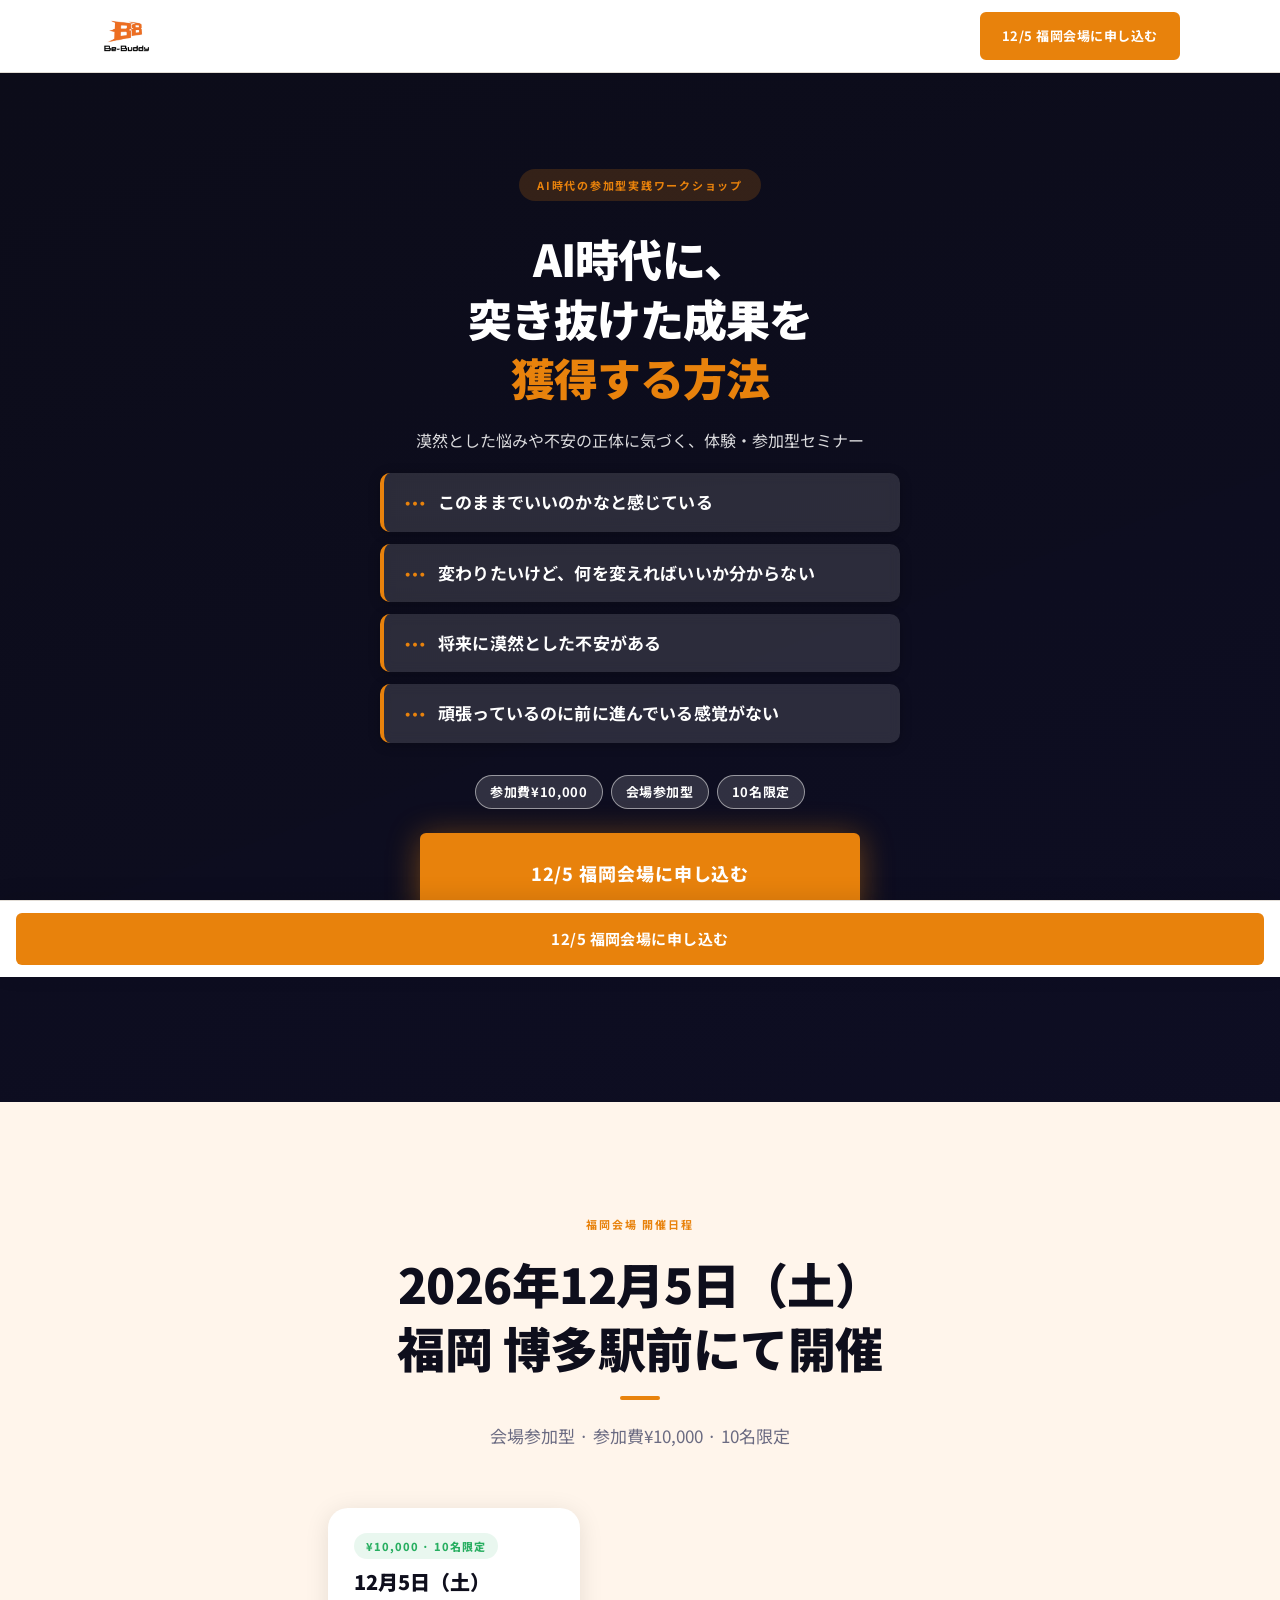
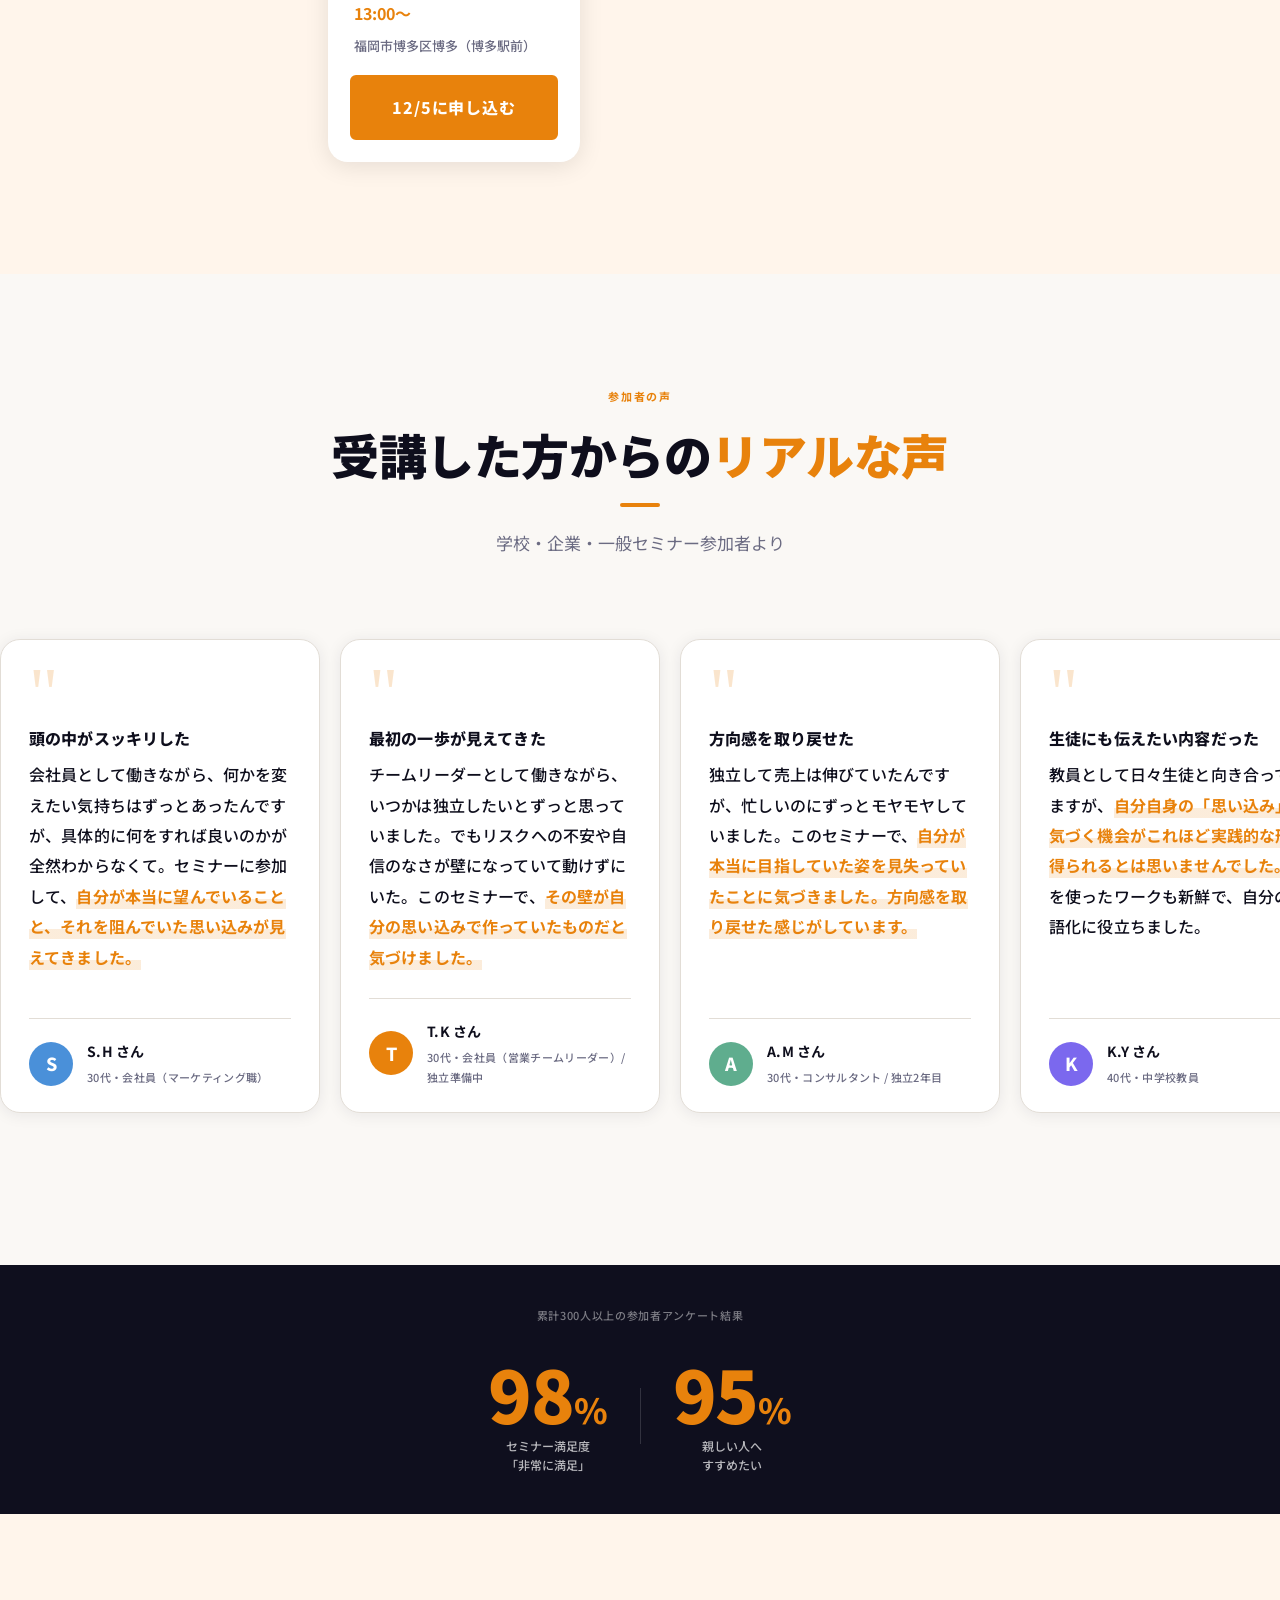
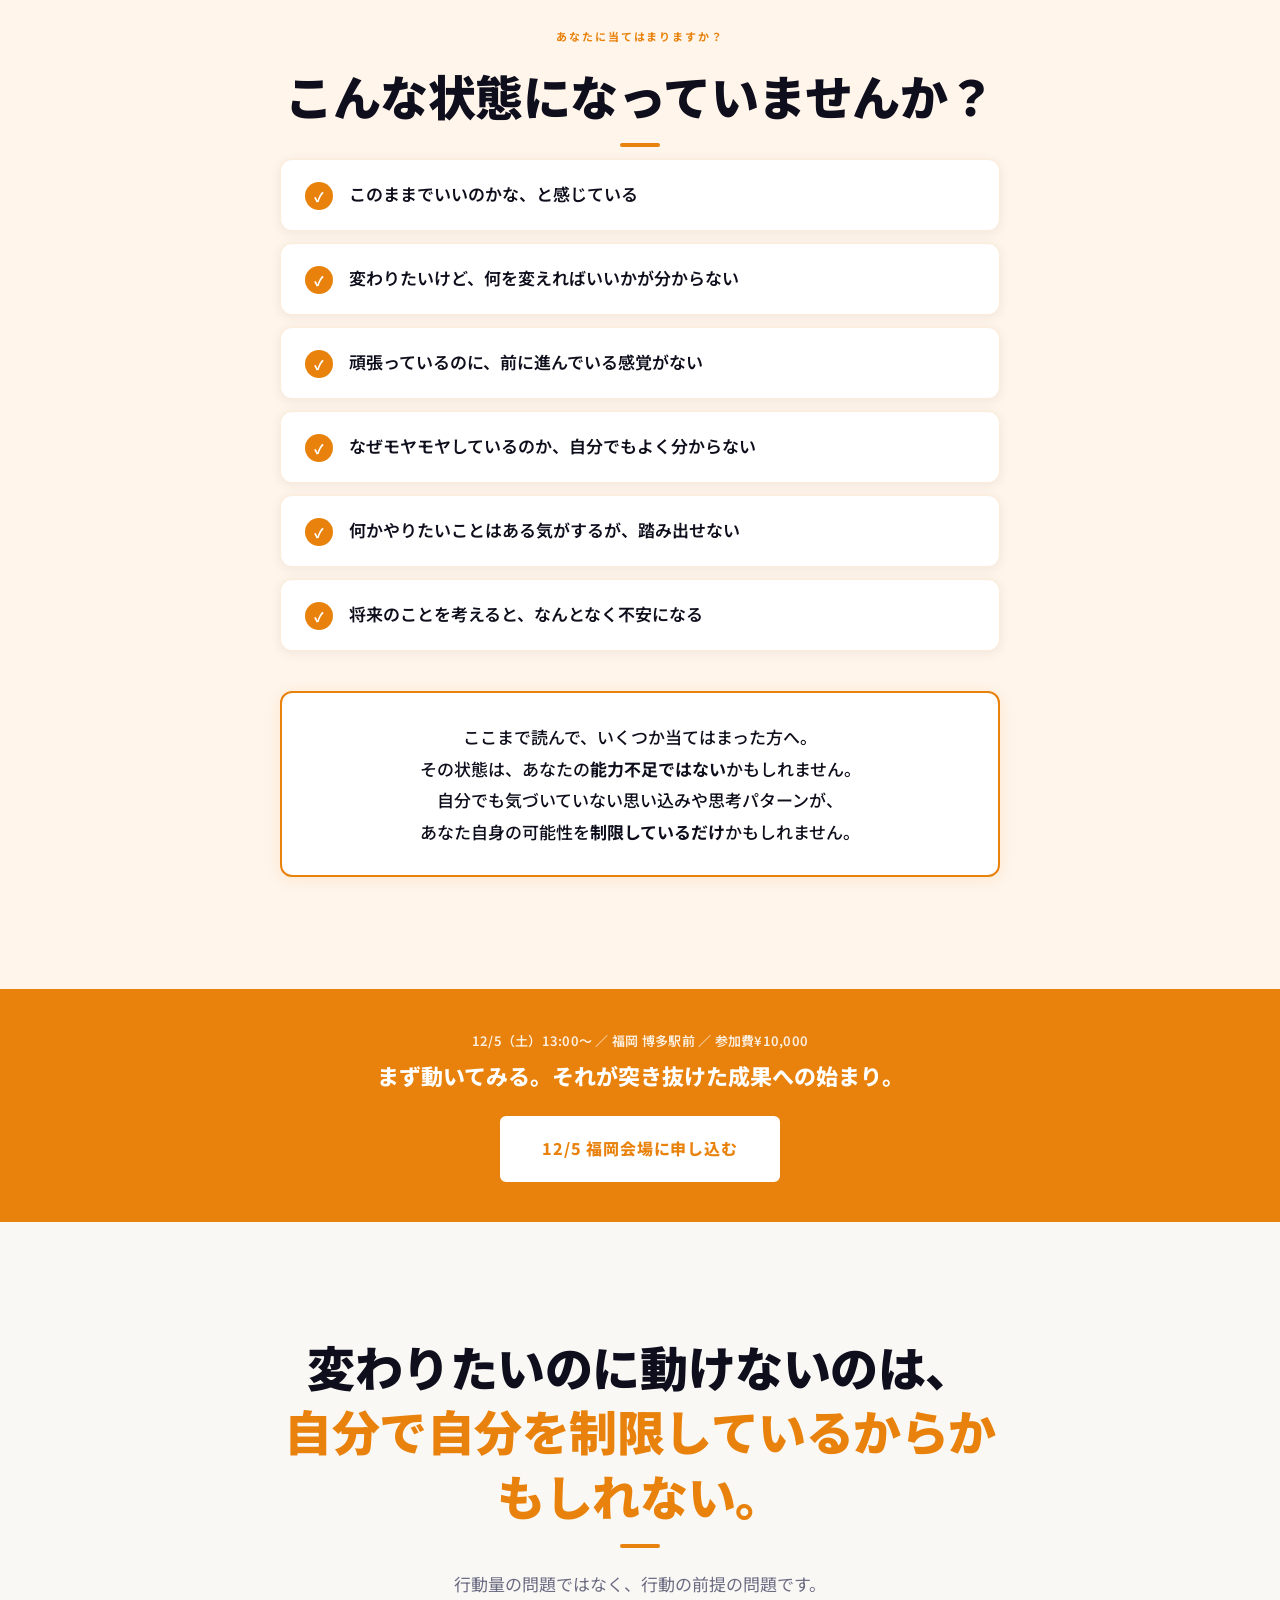
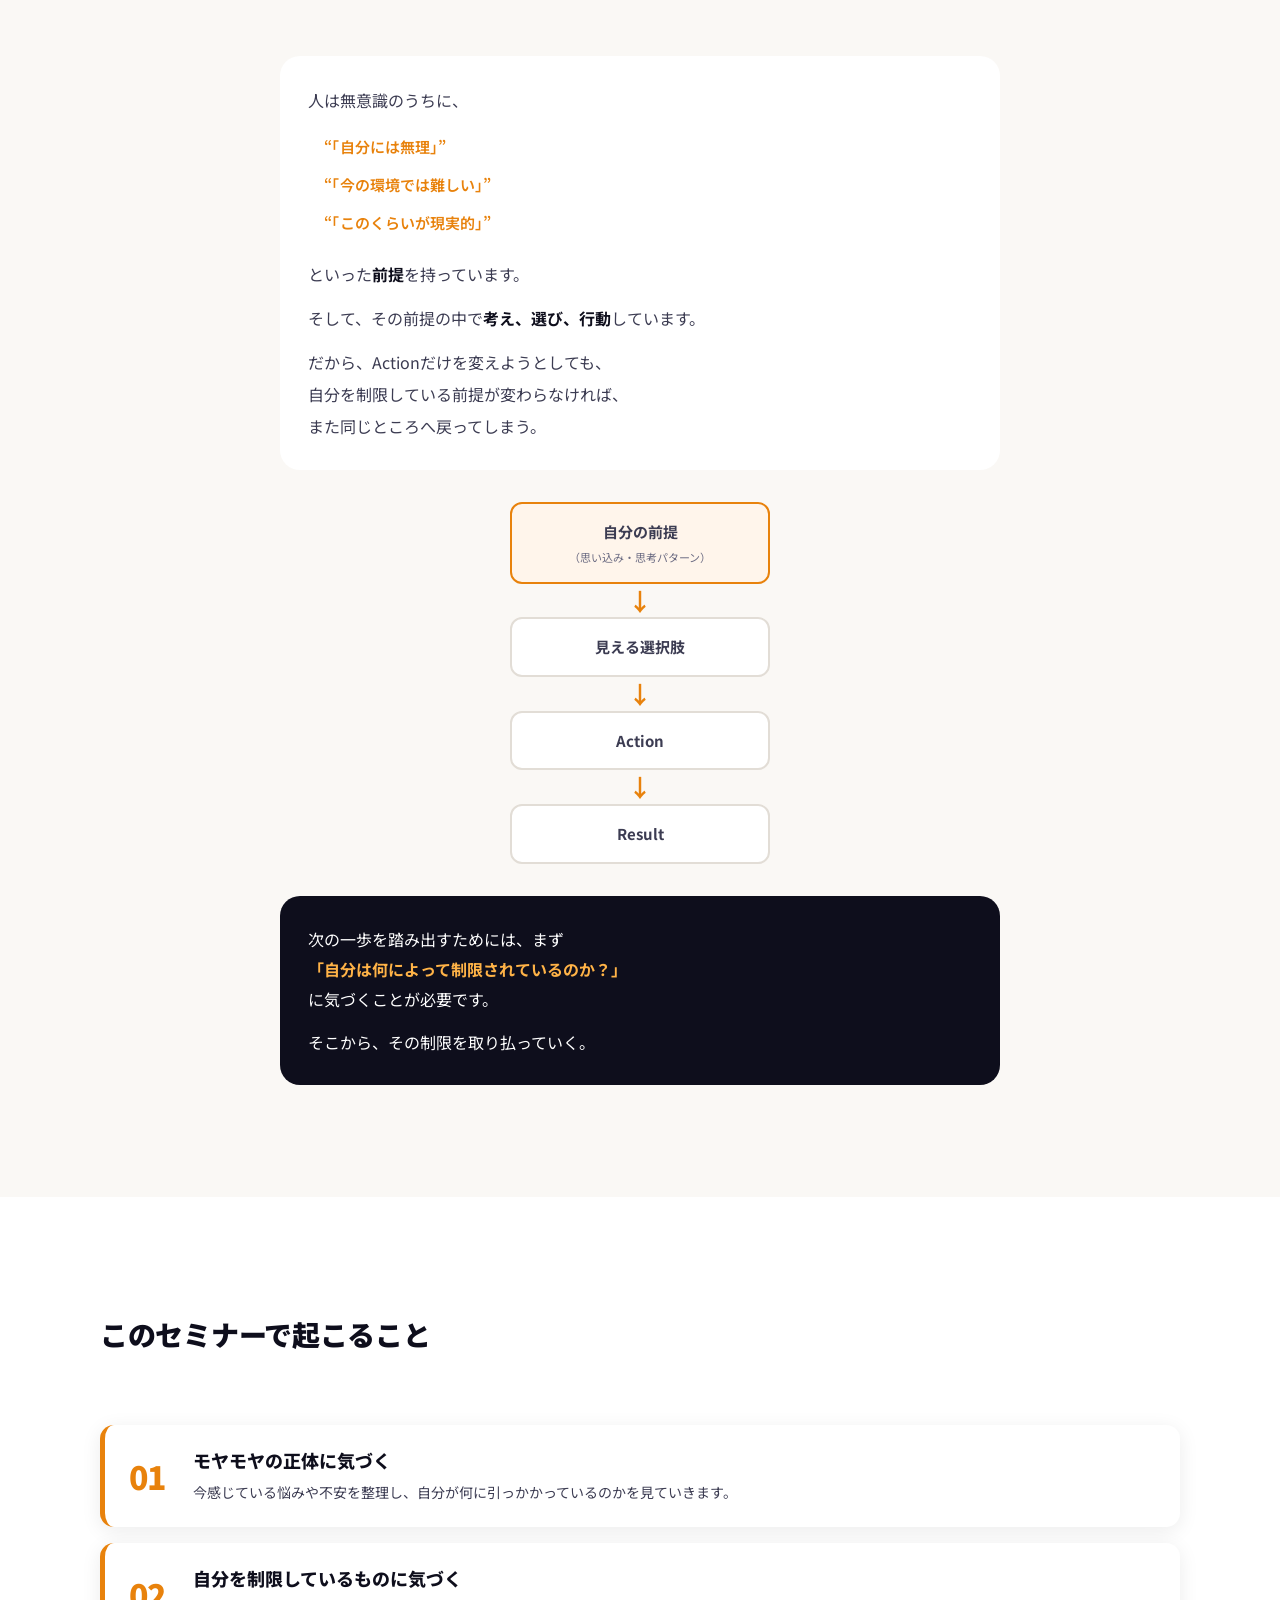
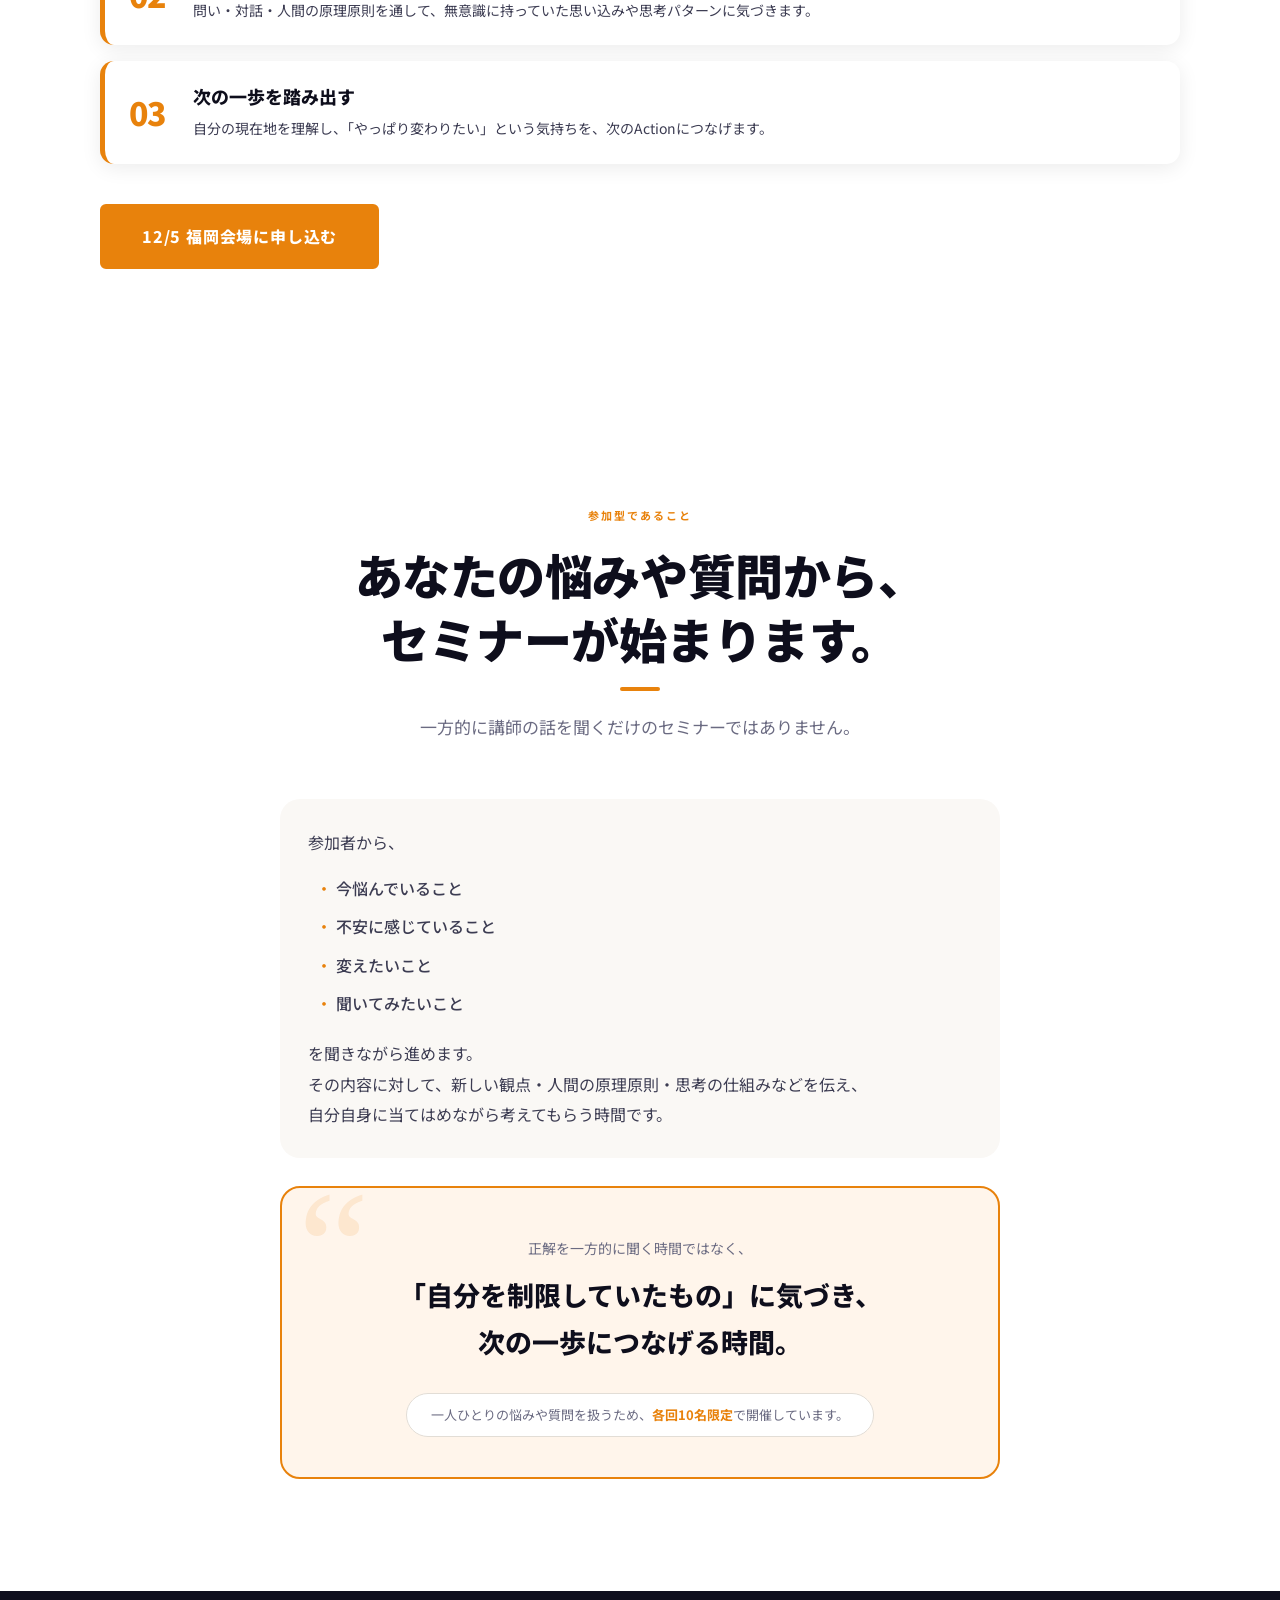
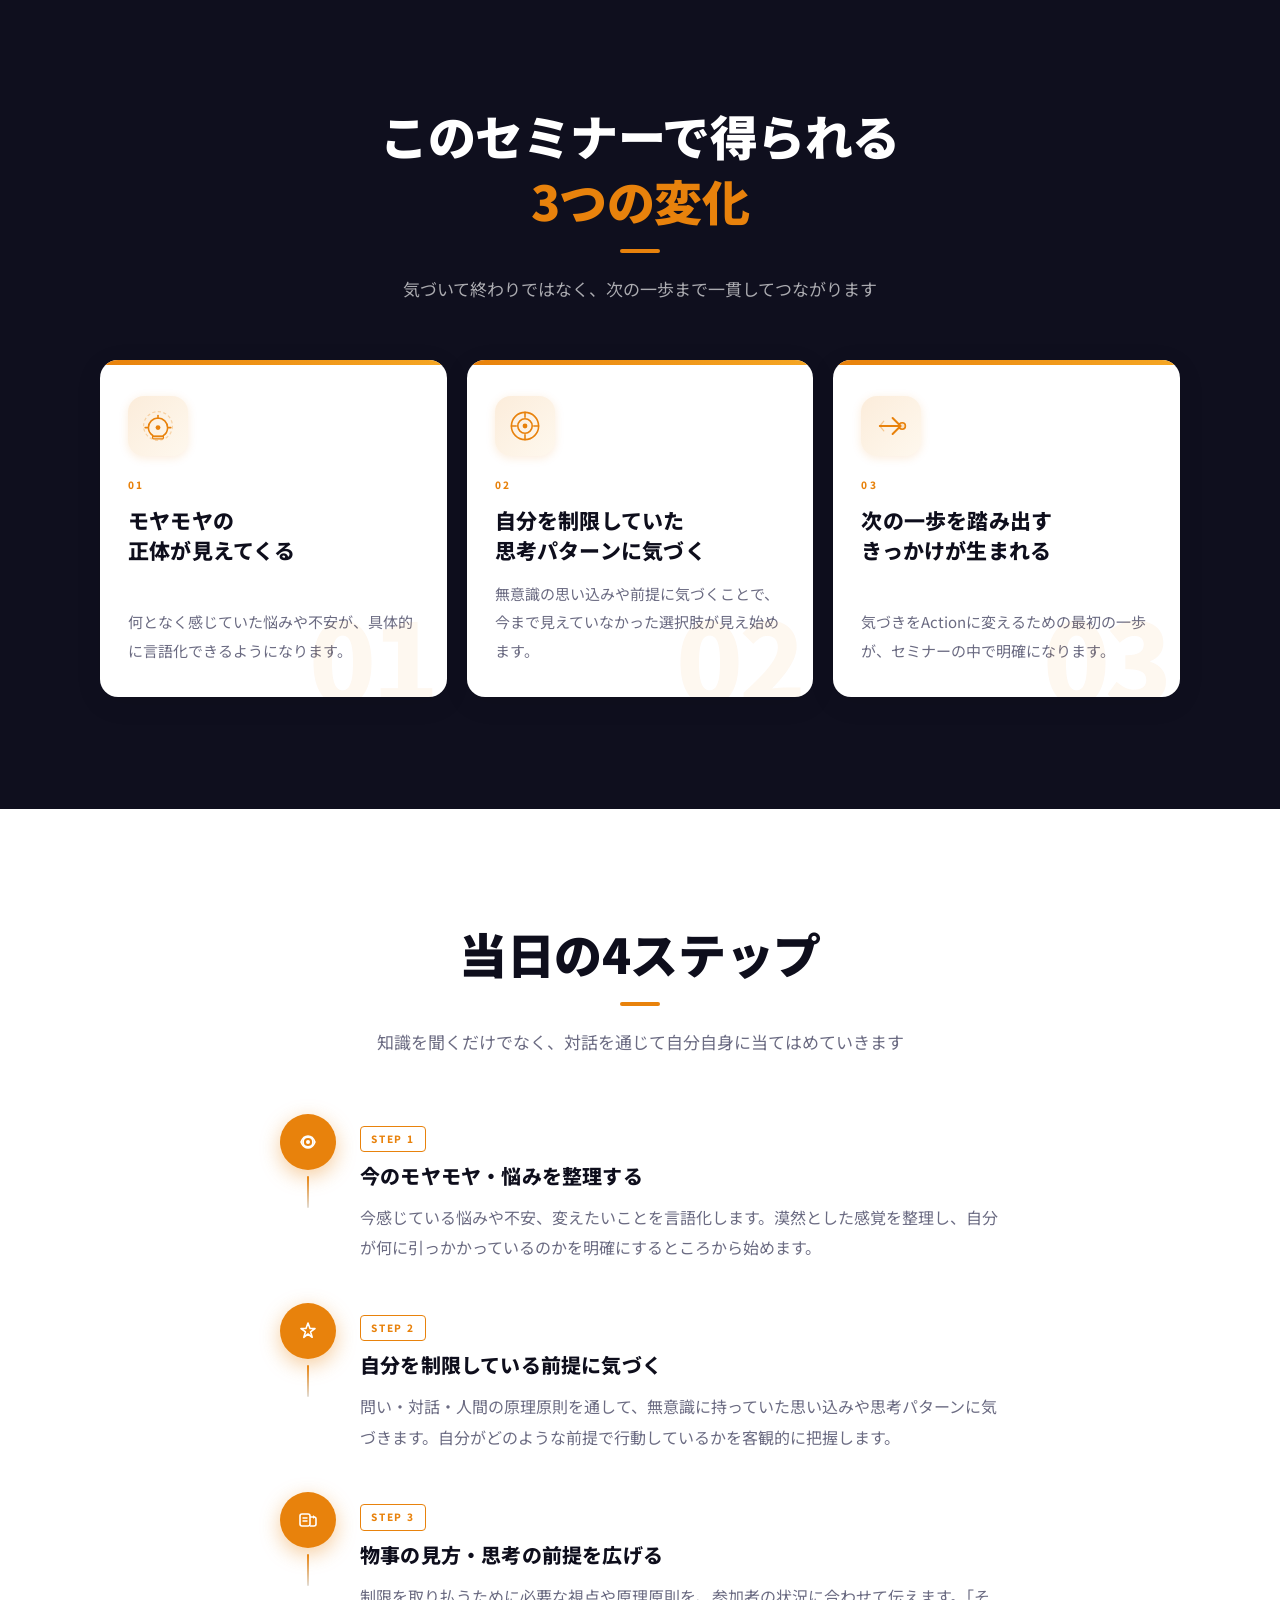
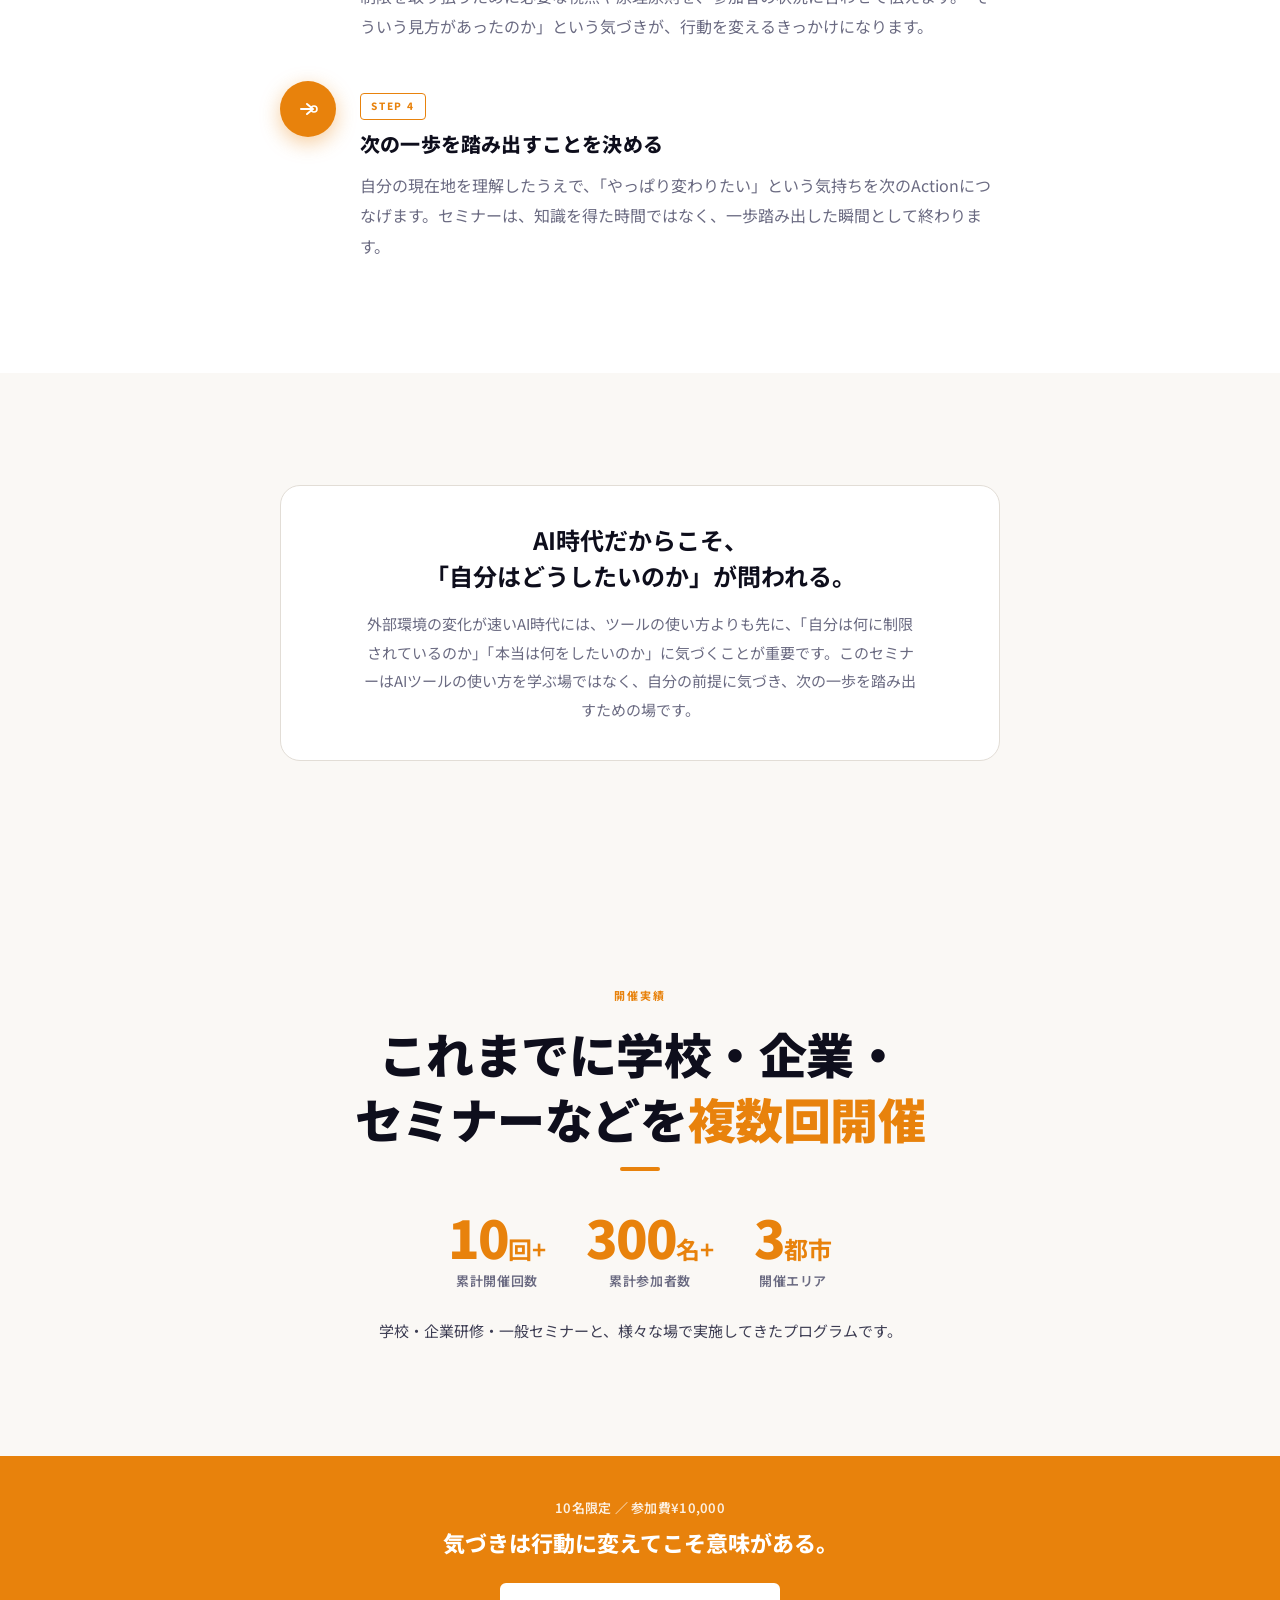
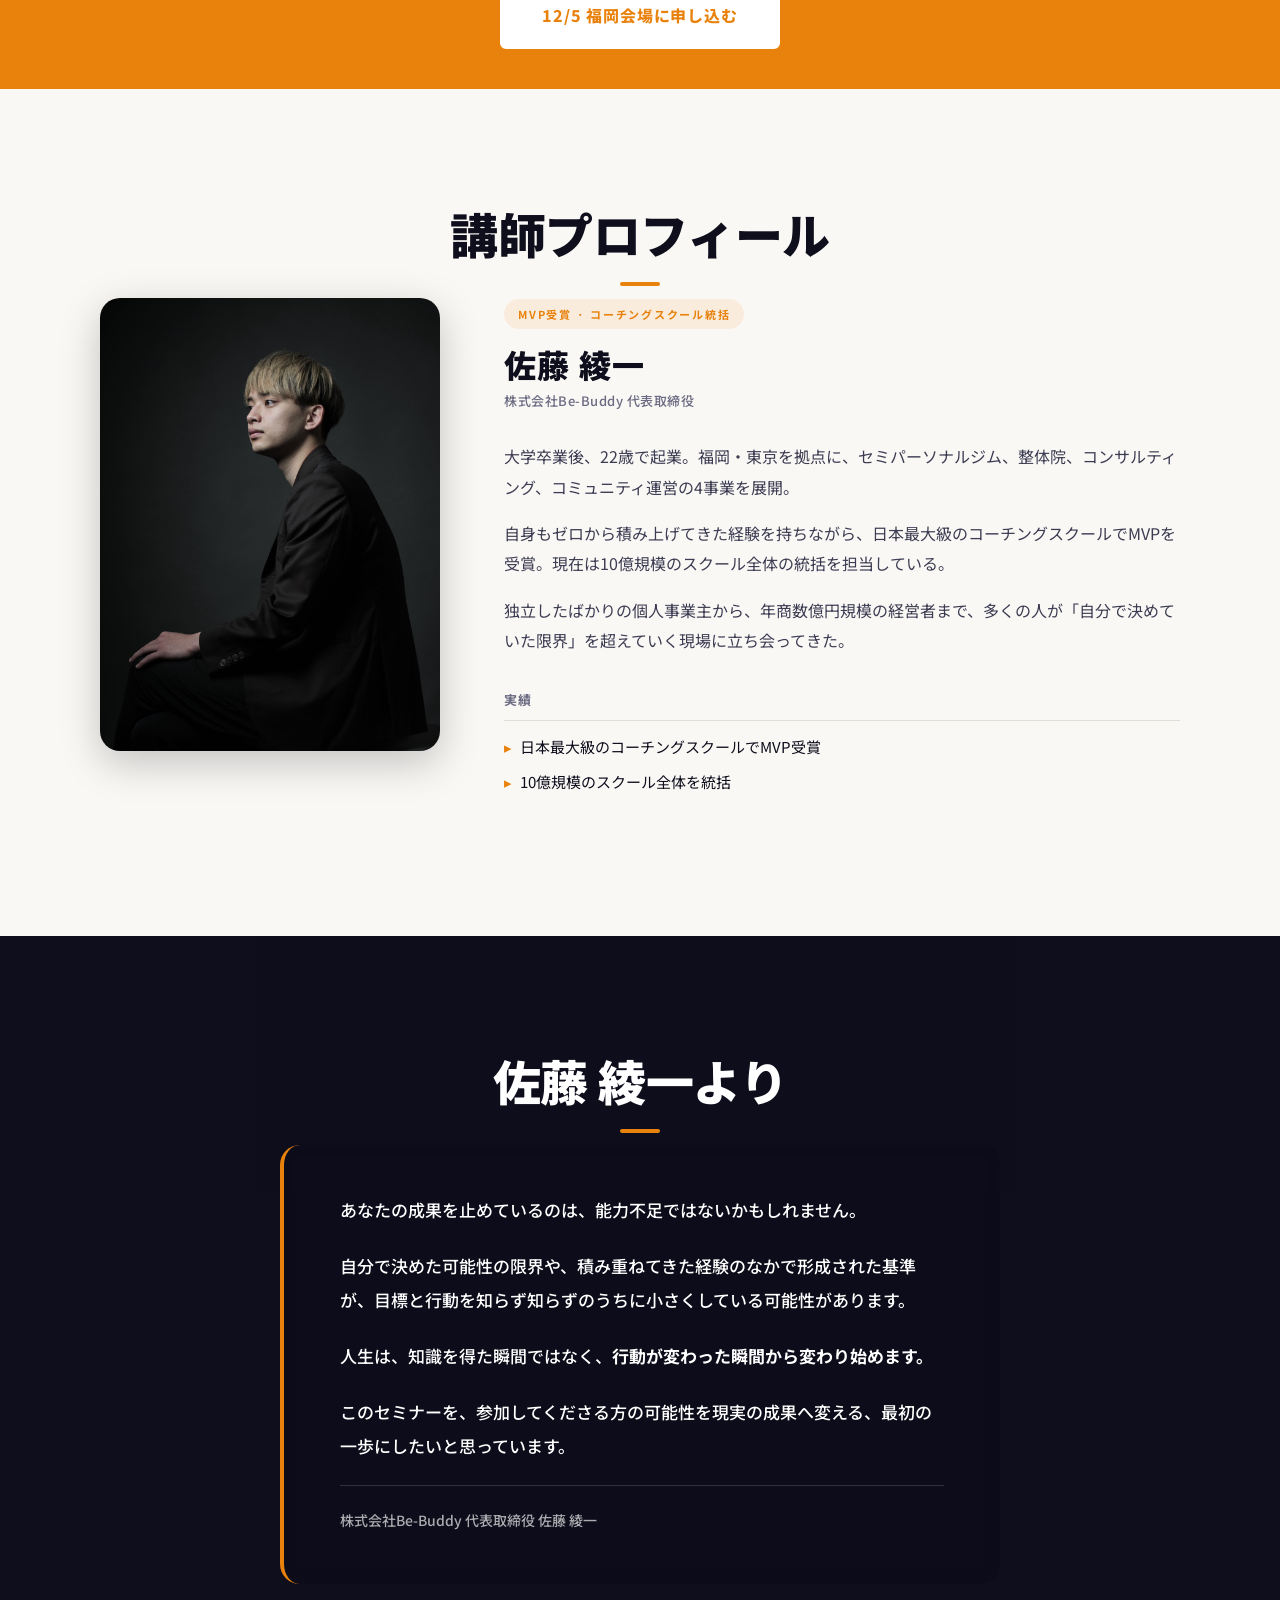
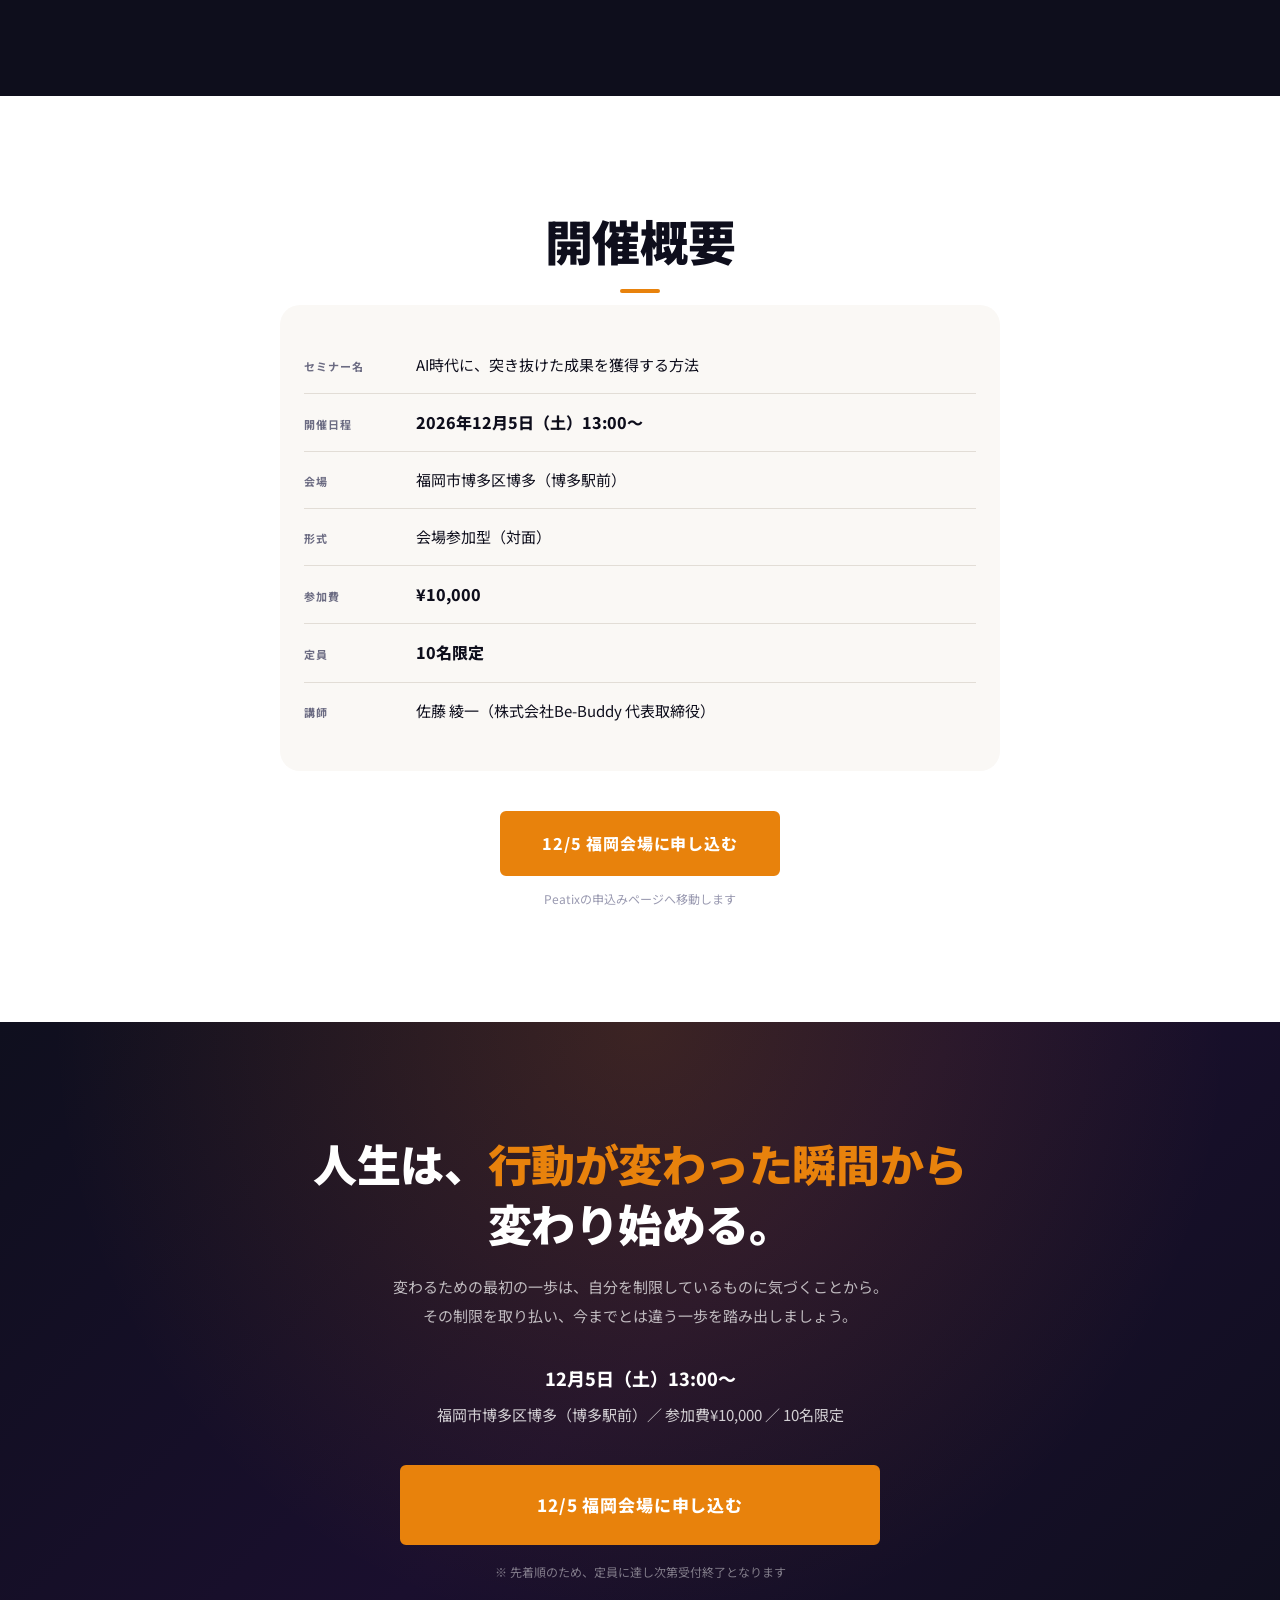
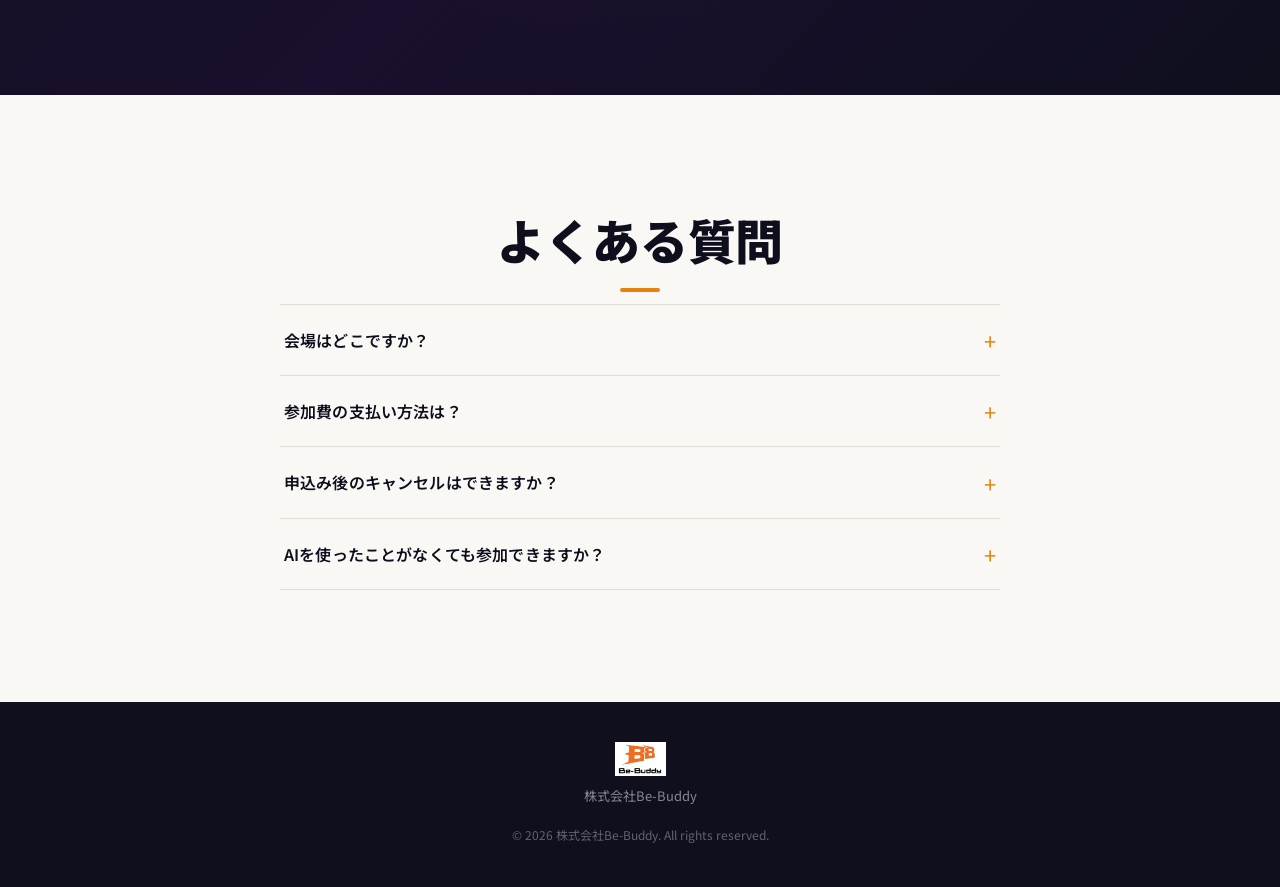
==== offline.html @ 48cc7e59 "オフライン版LP（offline.html）を新規作成：福岡会場 12/5セミナー - index.htmlをベースに作成し、オフライン（福岡 博多駅前・会場参加型・¥10,000・10名限定）向けに" ====
<!DOCTYPE html>
<html lang="ja">
<head>
  <meta charset="UTF-8">
  <meta name="viewport" content="width=device-width, initial-scale=1.0">
  <title>AI時代に、突き抜けた成果を獲得する方法 | 福岡会場セミナー 2026年12月</title>
  <meta name="description" content="漠然とした悩みや不安の正体に気づく、体験・参加型セミナー。自分を制限している思い込みや思考パターンに気づき、次の一歩を踏み出す時間。2026年12月5日（土）福岡会場開催。参加費¥10,000。10名限定。">

  <!-- OGP -->
  <meta property="og:title" content="AI時代に、突き抜けた成果を獲得する方法">
  <meta property="og:description" content="漠然とした悩みや不安の正体に気づく、体験・参加型セミナー。2026年12月5日（土）福岡会場開催。参加費¥10,000。10名限定。">
  <meta property="og:image" content="https://be-buddy-seminar.vercel.app/assets/seminar-2026-10-15.png">
  <meta property="og:url" content="https://seminar-lp-eight.vercel.app">
  <meta property="og:type" content="website">
  <meta property="og:locale" content="ja_JP">
  <meta property="og:site_name" content="Be-Buddy">

  <!-- Twitter Card -->
  <meta name="twitter:card" content="summary_large_image">
  <meta name="twitter:title" content="AI時代に、突き抜けた成果を獲得する方法">
  <meta name="twitter:description" content="漠然とした悩みや不安の正体に気づく、体験・参加型セミナー。2026年12月5日（土）福岡会場開催。参加費¥10,000。10名限定。">
  <meta name="twitter:image" content="https://be-buddy-seminar.vercel.app/assets/seminar-2026-10-15.png">

  <!-- Canonical -->
  <link rel="canonical" href="https://seminar-lp-eight.vercel.app">

  <!-- Google Fonts -->
  <link rel="preconnect" href="https://fonts.googleapis.com">
  <link rel="preconnect" href="https://fonts.gstatic.com" crossorigin>
  <link href="https://fonts.googleapis.com/css2?family=Noto+Sans+JP:wght@400;500;600;700;800&display=swap" rel="stylesheet">

  <link rel="stylesheet" href="styles.css">

  <!-- Structured Data -->
  <script type="application/ld+json">
  {
    "@context": "https://schema.org",
    "@type": "Event",
    "name": "AI時代に、突き抜けた成果を獲得する方法（福岡会場 12/5）",
    "startDate": "2026-12-05T13:00:00+09:00",
    "eventStatus": "https://schema.org/EventScheduled",
    "eventAttendanceMode": "https://schema.org/OfflineEventAttendanceMode",
    "location": {
      "@type": "Place",
      "name": "福岡市博多区博多（博多駅前）",
      "address": {
        "@type": "PostalAddress",
        "addressLocality": "福岡市博多区",
        "addressRegion": "福岡県",
        "addressCountry": "JP"
      }
    },
    "organizer": {
      "@type": "Organization",
      "name": "株式会社Be-Buddy"
    },
    "offers": {
      "@type": "Offer",
      "price": "10000",
      "priceCurrency": "JPY"
    }
  }
  </script>
</head>
<body>

  <!-- ===== HEADER ===== -->
  <header class="site-header" role="banner">
    <div class="container">
      <a href="#" class="site-header__logo" aria-label="Be-Buddy トップへ">
        <img src="assets/be-buddy-logo.jpg" alt="Be-Buddy" width="60" height="40">
      </a>
      <a href="#" class="btn btn--primary btn--sm" data-cta-location="header" target="_blank" rel="noopener noreferrer">
        12/5 福岡会場に申し込む
      </a>
    </div>
  </header>

  <main id="main-content">

    <!-- ===== HERO / FIRST VIEW ===== -->
    <section class="hero" aria-label="セミナー概要">
      <!-- 背景動画: assets/hero-video.mp4 を配置すると自動的に再生されます。画像fallbackは styles.css の background-image です。 -->
      <div class="hero__video-bg" aria-hidden="true">
        <video class="hero__video" autoplay muted loop playsinline>
          <source src="https://github.com/youyiz830-hub/seminar-lp/releases/download/v1.0-assets/hero-video.mp4" type="video/mp4">
        </video>
      </div>

      <div class="container">
        <div class="hero__inner">

          <p class="hero__eyebrow">AI時代の参加型実践ワークショップ</p>

          <h1 class="hero__heading">
            <span class="hero__heading-line">AI時代に、</span>
            <span class="hero__heading-line">突き抜けた成果を</span>
            <span class="hero__heading-line text-accent">獲得する方法</span>
          </h1>

          <p class="hero__subtitle">漠然とした悩みや不安の正体に気づく、体験・参加型セミナー</p>

          <ul class="hero__pain-list" aria-label="こんな状態ではありませんか">
            <li>このままでいいのかなと感じている</li>
            <li>変わりたいけど、何を変えればいいか分からない</li>
            <li>将来に漠然とした不安がある</li>
            <li>頑張っているのに前に進んでいる感覚がない</li>
          </ul>

          <div class="hero__badges">
            <span class="hero__badge">参加費¥10,000</span>
            <span class="hero__badge">会場参加型</span>
            <span class="hero__badge">10名限定</span>
          </div>

          <a href="#" class="btn btn--primary btn--xl hero__cta" data-cta-location="hero" target="_blank" rel="noopener noreferrer">
            12/5 福岡会場に申し込む
          </a>
          <p class="hero__event-line">12/5（土）13:00〜 ／ 福岡 博多駅前</p>
          <p class="hero__capacity-note">※ 10名限定。定員に達し次第、受付終了となります。</p>

        </div>
      </div>
    </section>


    <!-- ===== SCHEDULE BANNER: 福岡会場 12/5 ===== -->
    <section class="section schedule-banner" id="offline-schedule" aria-labelledby="schedule-banner-heading">
      <div class="container container--narrow">
        <p class="section-eyebrow">福岡会場 開催日程</p>
        <h2 id="schedule-banner-heading" class="section-heading">2026年12月5日（土）<br>福岡 博多駅前にて開催</h2>
        <p class="section-lead">会場参加型 · 参加費¥10,000 · 10名限定</p>

        <!-- 個別日程カード -->
        <div class="schedule-cards">
          <!-- 12/5 -->
          <div class="schedule-card slide-in slide-in--up" style="max-width: 420px; margin: 0 auto;">
            <div class="schedule-card__info">
              <span class="schedule-card__free-badge">¥10,000 · 10名限定</span>
              <p class="schedule-card__date">12月5日（土）</p>
              <p class="schedule-card__time">13:00〜</p>
              <p class="schedule-card__venue">福岡市博多区博多（博多駅前）</p>
            </div>
            <a href="#" class="btn btn--primary btn--lg schedule-card__cta" data-cta-location="schedule-banner" target="_blank" rel="noopener noreferrer">
              12/5に申し込む
            </a>
          </div>
        </div>

      </div>
    </section>

    <!-- ===== SURVEY & VOICES ===== -->
    <section class="section survey-section" aria-labelledby="survey-heading">
      <div class="container">
        <p class="section-eyebrow">参加者の声</p>
        <h2 id="survey-heading" class="section-heading">受講した方からの<span class="text-accent">リアルな声</span></h2>
        <p class="section-lead">学校・企業・一般セミナー参加者より</p>
      </div>

      <!-- Carousel (full width, no container) -->
      <div class="voices-carousel-wrap" aria-label="参加者の声">
        <div class="voices-carousel">

          <blockquote class="voice-card">
            <div class="voice-card__quote" aria-hidden="true">"</div>
            <h4 class="voice-card__title">頭の中がスッキリした</h4>
            <p class="voice-card__text">会社員として働きながら、何かを変えたい気持ちはずっとあったんですが、具体的に何をすれば良いのかが全然わからなくて。セミナーに参加して、<em class="voice-key">自分が本当に望んでいることと、それを阻んでいた思い込みが見えてきました。</em></p>
            <footer class="voice-card__footer">
              <div class="voice-card__avatar" aria-hidden="true" style="--avatar-color: #4A90D9;">S</div>
              <div class="voice-card__profile">
                <span class="voice-card__name">S.H さん</span>
                <span class="voice-card__attr">30代・会社員（マーケティング職）</span>
              </div>
            </footer>
          </blockquote>

          <blockquote class="voice-card">
            <div class="voice-card__quote" aria-hidden="true">"</div>
            <h4 class="voice-card__title">最初の一歩が見えてきた</h4>
            <p class="voice-card__text">チームリーダーとして働きながら、いつかは独立したいとずっと思っていました。でもリスクへの不安や自信のなさが壁になっていて動けずにいた。このセミナーで、<em class="voice-key">その壁が自分の思い込みで作っていたものだと気づけました。</em></p>
            <footer class="voice-card__footer">
              <div class="voice-card__avatar" aria-hidden="true" style="--avatar-color: #E8820C;">T</div>
              <div class="voice-card__profile">
                <span class="voice-card__name">T.K さん</span>
                <span class="voice-card__attr">30代・会社員（営業チームリーダー）/ 独立準備中</span>
              </div>
            </footer>
          </blockquote>

          <blockquote class="voice-card">
            <div class="voice-card__quote" aria-hidden="true">"</div>
            <h4 class="voice-card__title">方向感を取り戻せた</h4>
            <p class="voice-card__text">独立して売上は伸びていたんですが、忙しいのにずっとモヤモヤしていました。このセミナーで、<em class="voice-key">自分が本当に目指していた姿を見失っていたことに気づきました。方向感を取り戻せた感じがしています。</em></p>
            <footer class="voice-card__footer">
              <div class="voice-card__avatar" aria-hidden="true" style="--avatar-color: #5FAD8E;">A</div>
              <div class="voice-card__profile">
                <span class="voice-card__name">A.M さん</span>
                <span class="voice-card__attr">30代・コンサルタント / 独立2年目</span>
              </div>
            </footer>
          </blockquote>

          <blockquote class="voice-card">
            <div class="voice-card__quote" aria-hidden="true">"</div>
            <h4 class="voice-card__title">生徒にも伝えたい内容だった</h4>
            <p class="voice-card__text">教員として日々生徒と向き合っていますが、<em class="voice-key">自分自身の「思い込み」に気づく機会がこれほど実践的な形で得られるとは思いませんでした。</em>AIを使ったワークも新鮮で、自分の言語化に役立ちました。</p>
            <footer class="voice-card__footer">
              <div class="voice-card__avatar" aria-hidden="true" style="--avatar-color: #7B68EE;">K</div>
              <div class="voice-card__profile">
                <span class="voice-card__name">K.Y さん</span>
                <span class="voice-card__attr">40代・中学校教員</span>
              </div>
            </footer>
          </blockquote>

          <blockquote class="voice-card">
            <div class="voice-card__quote" aria-hidden="true">"</div>
            <h4 class="voice-card__title">社会人2年目で参加して正解だった</h4>
            <p class="voice-card__text">入社してから「このままでいいのか」という感覚がずっとあって。セミナーで、<em class="voice-key">焦りや不安の原因が「行動不足」ではなく「前提の歪み」だとわかってから、気持ちが楽になりました。</em>早い段階で知れてよかったです。</p>
            <footer class="voice-card__footer">
              <div class="voice-card__avatar" aria-hidden="true" style="--avatar-color: #FF6B6B;">M</div>
              <div class="voice-card__profile">
                <span class="voice-card__name">M.T さん</span>
                <span class="voice-card__attr">20代・会社員（新卒2年目）</span>
              </div>
            </footer>
          </blockquote>

          <blockquote class="voice-card">
            <div class="voice-card__quote" aria-hidden="true">"</div>
            <h4 class="voice-card__title">課題だと思っていたものが、本当の課題ではなかった</h4>
            <p class="voice-card__text">フリーランスとして仕事は取れているのに、なぜか充実感がない。スキルの問題だと思っていたけど、<em class="voice-key">このセミナーで「何のために働いているか」が曖昧になっていたことに気づきました。</em>ワークが具体的で助かりました。</p>
            <footer class="voice-card__footer">
              <div class="voice-card__avatar" aria-hidden="true" style="--avatar-color: #20B2AA;">R</div>
              <div class="voice-card__profile">
                <span class="voice-card__name">R.S さん</span>
                <span class="voice-card__attr">30代・フリーランスデザイナー</span>
              </div>
            </footer>
          </blockquote>

          <blockquote class="voice-card">
            <div class="voice-card__quote" aria-hidden="true">"</div>
            <h4 class="voice-card__title">経営者にこそ受けてほしい内容</h4>
            <p class="voice-card__text">会社を10年以上経営してきて、ある程度の成功はしているつもりでした。でも<em class="voice-key">「本当にやりたいことをやれているか」という問いに、答えられない自分がいることに気づきました。</em>視点がガラッと変わった3時間でした。</p>
            <footer class="voice-card__footer">
              <div class="voice-card__avatar" aria-hidden="true" style="--avatar-color: #DAA520;">Y</div>
              <div class="voice-card__profile">
                <span class="voice-card__name">Y.N さん</span>
                <span class="voice-card__attr">40代・経営者（製造業）</span>
              </div>
            </footer>
          </blockquote>

          <blockquote class="voice-card">
            <div class="voice-card__quote" aria-hidden="true">"</div>
            <h4 class="voice-card__title">副業を始める前に受けてよかった</h4>
            <p class="voice-card__text">副業を始めようと思っていたけど、何をすればいいかずっと迷っていました。セミナーで<em class="voice-key">「得意なこと」より「なぜそれをやりたいのか」を先に整理する大切さを知って、迷いが消えました。</em>行動が変わりそうです。</p>
            <footer class="voice-card__footer">
              <div class="voice-card__avatar" aria-hidden="true" style="--avatar-color: #9370DB;">N</div>
              <div class="voice-card__profile">
                <span class="voice-card__name">N.O さん</span>
                <span class="voice-card__attr">20代・会社員（副業準備中）</span>
              </div>
            </footer>
          </blockquote>

          <!-- duplicate for seamless loop -->
          <blockquote class="voice-card" aria-hidden="true">
            <div class="voice-card__quote">"</div>
            <h4 class="voice-card__title">頭の中がスッキリした</h4>
            <p class="voice-card__text">会社員として働きながら、何かを変えたい気持ちはずっとあったんですが、具体的に何をすれば良いのかが全然わからなくて。セミナーに参加して、<em class="voice-key">自分が本当に望んでいることと、それを阻んでいた思い込みが見えてきました。</em></p>
            <footer class="voice-card__footer">
              <div class="voice-card__avatar" style="--avatar-color: #4A90D9;">S</div>
              <div class="voice-card__profile">
                <span class="voice-card__name">S.H さん</span>
                <span class="voice-card__attr">30代・会社員（マーケティング職）</span>
              </div>
            </footer>
          </blockquote>

          <blockquote class="voice-card" aria-hidden="true">
            <div class="voice-card__quote">"</div>
            <h4 class="voice-card__title">最初の一歩が見えてきた</h4>
            <p class="voice-card__text">チームリーダーとして働きながら、いつかは独立したいとずっと思っていました。でもリスクへの不安や自信のなさが壁になっていて動けずにいた。このセミナーで、<em class="voice-key">その壁が自分の思い込みで作っていたものだと気づけました。</em></p>
            <footer class="voice-card__footer">
              <div class="voice-card__avatar" style="--avatar-color: #E8820C;">T</div>
              <div class="voice-card__profile">
                <span class="voice-card__name">T.K さん</span>
                <span class="voice-card__attr">30代・会社員（営業チームリーダー）/ 独立準備中</span>
              </div>
            </footer>
          </blockquote>

          <blockquote class="voice-card" aria-hidden="true">
            <div class="voice-card__quote">"</div>
            <h4 class="voice-card__title">方向感を取り戻せた</h4>
            <p class="voice-card__text">独立して売上は伸びていたんですが、忙しいのにずっとモヤモヤしていました。このセミナーで、<em class="voice-key">自分が本当に目指していた姿を見失っていたことに気づきました。方向感を取り戻せた感じがしています。</em></p>
            <footer class="voice-card__footer">
              <div class="voice-card__avatar" style="--avatar-color: #5FAD8E;">A</div>
              <div class="voice-card__profile">
                <span class="voice-card__name">A.M さん</span>
                <span class="voice-card__attr">30代・コンサルタント / 独立2年目</span>
              </div>
            </footer>
          </blockquote>

          <blockquote class="voice-card" aria-hidden="true">
            <div class="voice-card__quote">"</div>
            <h4 class="voice-card__title">生徒にも伝えたい内容だった</h4>
            <p class="voice-card__text">教員として日々生徒と向き合っていますが、<em class="voice-key">自分自身の「思い込み」に気づく機会がこれほど実践的な形で得られるとは思いませんでした。</em></p>
            <footer class="voice-card__footer">
              <div class="voice-card__avatar" style="--avatar-color: #7B68EE;">K</div>
              <div class="voice-card__profile">
                <span class="voice-card__name">K.Y さん</span>
                <span class="voice-card__attr">40代・中学校教員</span>
              </div>
            </footer>
          </blockquote>

        </div>
      </div>
    </section>

    <!-- ===== TRUST STRIP ===== -->
    <section class="trust-strip" aria-labelledby="trust-heading">
      <div class="container">
        <p id="trust-heading" class="trust-strip__context">
          累計300人以上の参加者アンケート結果
        </p>
        <div class="trust-strip__stats" role="list">
          <div class="trust-stat" role="listitem">
            <span class="trust-stat__number">98<span class="trust-stat__pct">%</span></span>
            <span class="trust-stat__label">セミナー満足度<br>「非常に満足」</span>
          </div>
          <div class="trust-strip__divider" aria-hidden="true"></div>
          <div class="trust-stat" role="listitem">
            <span class="trust-stat__number">95<span class="trust-stat__pct">%</span></span>
            <span class="trust-stat__label">親しい人へ<br>すすめたい</span>
          </div>
        </div>
      </div>
    </section>

    <!-- ===== EMPATHY ===== -->
    <section class="section empathy-section" aria-labelledby="empathy-heading">
      <div class="container container--narrow">
        <p class="section-eyebrow">あなたに当てはまりますか？</p>
        <h2 id="empathy-heading" class="section-heading">
          こんな状態に<br class="br-sp">なっていませんか？
        </h2>
        <ul class="empathy-list" role="list">
          <li class="empathy-item slide-in slide-in--left">
            <span class="empathy-item__mark" aria-hidden="true">✓</span>
            このままでいいのかな、と感じている
          </li>
          <li class="empathy-item slide-in slide-in--right">
            <span class="empathy-item__mark" aria-hidden="true">✓</span>
            変わりたいけど、何を変えればいいかが分からない
          </li>
          <li class="empathy-item slide-in slide-in--left">
            <span class="empathy-item__mark" aria-hidden="true">✓</span>
            頑張っているのに、前に進んでいる感覚がない
          </li>
          <li class="empathy-item slide-in slide-in--right">
            <span class="empathy-item__mark" aria-hidden="true">✓</span>
            なぜモヤモヤしているのか、自分でもよく分からない
          </li>
          <li class="empathy-item slide-in slide-in--left">
            <span class="empathy-item__mark" aria-hidden="true">✓</span>
            何かやりたいことはある気がするが、踏み出せない
          </li>
          <li class="empathy-item slide-in slide-in--right">
            <span class="empathy-item__mark" aria-hidden="true">✓</span>
            将来のことを考えると、なんとなく不安になる
          </li>
        </ul>
        <div class="empathy-message">
          <p>
            ここまで読んで、いくつか当てはまった方へ。
          </p>
          <p>
            その状態は、あなたの<strong>能力不足ではない</strong>かもしれません。
          </p>
          <p>
            自分でも気づいていない思い込みや思考パターンが、<br>
            あなた自身の可能性を<strong>制限しているだけ</strong>かもしれません。
          </p>
        </div>
      </div>
    </section>

    <!-- ===== MID CTA 1 ===== -->
    <div class="mid-cta" role="complementary" aria-label="セミナー申し込み">
      <div class="container">
        <div class="mid-cta__inner">
          <div class="mid-cta__copy">
            <p class="mid-cta__date">12/5（土）13:00〜 ／ 福岡 博多駅前 ／ 参加費¥10,000</p>
            <p class="mid-cta__catch">まず動いてみる。それが突き抜けた成果への始まり。</p>
          </div>
          <div class="mid-cta__btns">
            <a href="#" class="btn btn--white btn--lg" data-cta-location="mid-cta-1" target="_blank" rel="noopener noreferrer">
              12/5 福岡会場に申し込む
            </a>
          </div>
        </div>
      </div>
    </div>

    <!-- ===== LIMIT / EDUCATION SECTION ===== -->
    <section class="section limit-section" aria-labelledby="limit-heading">
      <div class="container container--narrow">
        <h2 id="limit-heading" class="section-heading">
          変わりたいのに動けないのは、<br>
          <span class="text-accent">自分で自分を制限しているからかもしれない。</span>
        </h2>
        <p class="section-lead">行動量の問題ではなく、行動の前提の問題です。</p>

        <div class="limit-body">
          <p>人は無意識のうちに、</p>
          <ul class="limit-quote-list">
            <li>「自分には無理」</li>
            <li>「今の環境では難しい」</li>
            <li>「このくらいが現実的」</li>
          </ul>
          <p>といった<strong>前提</strong>を持っています。</p>
          <p>そして、その前提の中で<strong>考え、選び、行動</strong>しています。</p>
          <p>だから、Actionだけを変えようとしても、<br>自分を制限している前提が変わらなければ、<br>また同じところへ戻ってしまう。</p>
        </div>

        <figure class="premise-flow" aria-label="前提が結果を決める流れ">
          <div class="premise-flow__items">
            <div class="premise-flow__item premise-flow__item--highlight">
              <div class="premise-flow__label">自分の前提</div>
              <div class="premise-flow__sub">（思い込み・思考パターン）</div>
            </div>
            <div class="premise-flow__arrow" aria-hidden="true">↓</div>
            <div class="premise-flow__item">
              <div class="premise-flow__label">見える選択肢</div>
            </div>
            <div class="premise-flow__arrow" aria-hidden="true">↓</div>
            <div class="premise-flow__item">
              <div class="premise-flow__label">Action</div>
            </div>
            <div class="premise-flow__arrow" aria-hidden="true">↓</div>
            <div class="premise-flow__item">
              <div class="premise-flow__label">Result</div>
            </div>
          </div>
        </figure>

        <div class="limit-insight">
          <p>
            次の一歩を踏み出すためには、まず<br>
            <strong>「自分は何によって制限されているのか？」</strong><br>
            に気づくことが必要です。
          </p>
          <p>
            そこから、その制限を取り払っていく。
          </p>
        </div>
      </div>
    </section>

    <!-- ===== EVENT OVERVIEW ===== -->
    <section class="section overview-section" aria-labelledby="overview-heading">
      <div class="container">

        <div class="overview-layout">

          <!-- Content + Apply -->
          <div class="overview-body">

            <h2 id="overview-heading" class="overview-heading">このセミナーで起こること</h2>

            <ul class="overview-card-list">
              <li class="overview-card slide-in slide-in--left">
                <div class="overview-card__num" aria-hidden="true">01</div>
                <div class="overview-card__body">
                  <strong class="overview-card__title">モヤモヤの正体に気づく</strong>
                  <p class="overview-card__desc">今感じている悩みや不安を整理し、自分が何に引っかかっているのかを見ていきます。</p>
                </div>
              </li>
              <li class="overview-card slide-in slide-in--right">
                <div class="overview-card__num" aria-hidden="true">02</div>
                <div class="overview-card__body">
                  <strong class="overview-card__title">自分を制限しているものに気づく</strong>
                  <p class="overview-card__desc">問い・対話・人間の原理原則を通して、無意識に持っていた思い込みや思考パターンに気づきます。</p>
                </div>
              </li>
              <li class="overview-card slide-in slide-in--left">
                <div class="overview-card__num" aria-hidden="true">03</div>
                <div class="overview-card__body">
                  <strong class="overview-card__title">次の一歩を踏み出す</strong>
                  <p class="overview-card__desc">自分の現在地を理解し、「やっぱり変わりたい」という気持ちを、次のActionにつなげます。</p>
                </div>
              </li>
            </ul>

            <div class="apply-box__cta">
                <a href="#" class="btn btn--primary btn--lg" data-cta-location="overview" target="_blank" rel="noopener noreferrer">
                  12/5 福岡会場に申し込む
                </a>
              </div>

          </div>
        </div>

      </div>
    </section>

    <!-- ===== PARTICIPATORY SECTION ===== -->
    <section class="section participatory-section" aria-labelledby="participatory-heading">
      <div class="container container--narrow">
        <p class="section-eyebrow">参加型であること</p>
        <h2 id="participatory-heading" class="section-heading">
          あなたの悩みや質問から、<br>セミナーが始まります。
        </h2>
        <p class="section-lead">一方的に講師の話を聞くだけのセミナーではありません。</p>

        <div class="participatory-body">
          <p>参加者から、</p>
          <ul class="participatory-list">
            <li>今悩んでいること</li>
            <li>不安に感じていること</li>
            <li>変えたいこと</li>
            <li>聞いてみたいこと</li>
          </ul>
          <p>を聞きながら進めます。<br>その内容に対して、新しい観点・人間の原理原則・思考の仕組みなどを伝え、<br>自分自身に当てはめながら考えてもらう時間です。</p>
        </div>

        <div class="participatory-highlight slide-in slide-in--up">
          <p>正解を一方的に聞く時間ではなく、</p>
          <p><strong>「自分を制限していたもの」に気づき、<br>次の一歩につなげる時間。</strong></p>
          <p class="participatory-capacity">一人ひとりの悩みや質問を扱うため、<strong>各回10名限定</strong>で開催しています。</p>
        </div>
      </div>
    </section>

    <!-- ===== BENEFITS ===== -->
    <section class="section benefits-section" aria-labelledby="benefits-heading">
      <div class="container">
        <h2 id="benefits-heading" class="section-heading">
          このセミナーで得られる<br>
          <span class="text-accent">3つの変化</span>
        </h2>
        <p class="section-lead">気づいて終わりではなく、次の一歩まで一貫してつながります</p>
        <div class="benefits-grid" role="list">

          <div class="benefit-card slide-in slide-in--up" role="listitem" data-num="01">
            <div class="benefit-card__icon" aria-hidden="true">
              <svg width="40" height="40" viewBox="0 0 40 40" fill="none" xmlns="http://www.w3.org/2000/svg">
                <circle cx="20" cy="20" r="18" stroke="currentColor" stroke-width="1.5" stroke-dasharray="4 3" opacity="0.3"/>
                <path d="M20 10C13.4 10 8 15.4 8 22c0 4.2 2.2 7.8 5.5 9.9V33h13V32c3.3-2.1 5.5-5.7 5.5-9.9C32 15.4 26.6 10 20 10z" stroke="currentColor" stroke-width="2" stroke-linejoin="round"/>
                <circle cx="20" cy="22" r="3" fill="currentColor"/>
                <line x1="20" y1="7" x2="20" y2="10" stroke="currentColor" stroke-width="2" stroke-linecap="round"/>
                <line x1="33" y1="22" x2="36" y2="22" stroke="currentColor" stroke-width="2" stroke-linecap="round"/>
                <line x1="4" y1="22" x2="7" y2="22" stroke="currentColor" stroke-width="2" stroke-linecap="round"/>
                <rect x="13" y="33" width="14" height="3" rx="1.5" stroke="currentColor" stroke-width="1.5"/>
              </svg>
            </div>
            <div class="benefit-card__num" aria-hidden="true">01</div>
            <h3 class="benefit-card__title">モヤモヤの<br>正体が見えてくる</h3>
            <p class="benefit-card__body">
              何となく感じていた悩みや不安が、具体的に言語化できるようになります。
            </p>
          </div>

          <div class="benefit-card slide-in slide-in--up" role="listitem" data-num="02">
            <div class="benefit-card__icon" aria-hidden="true">
              <svg width="40" height="40" viewBox="0 0 40 40" fill="none" xmlns="http://www.w3.org/2000/svg">
                <circle cx="20" cy="20" r="17" stroke="currentColor" stroke-width="2"/>
                <circle cx="20" cy="20" r="9" stroke="currentColor" stroke-width="2"/>
                <circle cx="20" cy="20" r="3" fill="currentColor"/>
                <line x1="20" y1="3" x2="20" y2="9" stroke="currentColor" stroke-width="2" stroke-linecap="round"/>
                <line x1="20" y1="31" x2="20" y2="37" stroke="currentColor" stroke-width="2" stroke-linecap="round"/>
                <line x1="3" y1="20" x2="9" y2="20" stroke="currentColor" stroke-width="2" stroke-linecap="round"/>
                <line x1="31" y1="20" x2="37" y2="20" stroke="currentColor" stroke-width="2" stroke-linecap="round"/>
              </svg>
            </div>
            <div class="benefit-card__num" aria-hidden="true">02</div>
            <h3 class="benefit-card__title">自分を制限していた<br>思考パターンに気づく</h3>
            <p class="benefit-card__body">
              無意識の思い込みや前提に気づくことで、今まで見えていなかった選択肢が見え始めます。
            </p>
          </div>

          <div class="benefit-card slide-in slide-in--up" role="listitem" data-num="03">
            <div class="benefit-card__icon" aria-hidden="true">
              <svg width="40" height="40" viewBox="0 0 40 40" fill="none" xmlns="http://www.w3.org/2000/svg">
                <path d="M6 20h24" stroke="currentColor" stroke-width="2.5" stroke-linecap="round"/>
                <path d="M22 10l10 10-10 10" stroke="currentColor" stroke-width="2.5" stroke-linecap="round" stroke-linejoin="round"/>
                <circle cx="34" cy="20" r="4" fill="currentColor" opacity="0.15"/>
                <circle cx="34" cy="20" r="4" stroke="currentColor" stroke-width="2"/>
                <path d="M11 14l-5 6 5 6" stroke="currentColor" stroke-width="1.5" stroke-linecap="round" stroke-linejoin="round" opacity="0.4"/>
              </svg>
            </div>
            <div class="benefit-card__num" aria-hidden="true">03</div>
            <h3 class="benefit-card__title">次の一歩を踏み出す<br>きっかけが生まれる</h3>
            <p class="benefit-card__body">
              気づきをActionに変えるための最初の一歩が、セミナーの中で明確になります。
            </p>
          </div>

        </div>
      </div>
    </section>

    <!-- ===== CURRICULUM ===== -->
    <section class="section curriculum-section" aria-labelledby="curriculum-heading">
      <div class="container container--narrow">
        <h2 id="curriculum-heading" class="section-heading">当日の4ステップ</h2>
        <p class="section-lead">知識を聞くだけでなく、対話を通じて自分自身に当てはめていきます</p>

        <ol class="curriculum-steps" aria-label="当日のカリキュラム">

          <li class="curriculum-step">
            <div class="curriculum-step__left" aria-hidden="true">
              <div class="curriculum-step__circle">
                <svg width="22" height="22" viewBox="0 0 22 22" fill="none">
                  <circle cx="11" cy="11" r="5" stroke="white" stroke-width="1.8"/>
                  <circle cx="11" cy="11" r="2" fill="white"/>
                  <path d="M4 11C5.5 7 8 5 11 5s5.5 2 7 6c-1.5 4-4 6-7 6S5.5 15 4 11z" stroke="white" stroke-width="1.5" fill="none"/>
                </svg>
              </div>
              <div class="curriculum-step__line"></div>
            </div>
            <div class="curriculum-step__content">
              <span class="curriculum-step__badge">STEP 1</span>
              <h3 class="curriculum-step__title">今のモヤモヤ・悩みを整理する</h3>
              <p class="curriculum-step__body">
                今感じている悩みや不安、変えたいことを言語化します。漠然とした感覚を整理し、自分が何に引っかかっているのかを明確にするところから始めます。
              </p>
            </div>
          </li>

          <li class="curriculum-step">
            <div class="curriculum-step__left" aria-hidden="true">
              <div class="curriculum-step__circle">
                <svg width="22" height="22" viewBox="0 0 22 22" fill="none">
                  <path d="M11 3l2 5.5H18l-4.5 3.3 1.7 5.5L11 14l-4.2 3.3 1.7-5.5L4 8.5h5z" stroke="white" stroke-width="1.6" stroke-linejoin="round"/>
                </svg>
              </div>
              <div class="curriculum-step__line"></div>
            </div>
            <div class="curriculum-step__content">
              <span class="curriculum-step__badge">STEP 2</span>
              <h3 class="curriculum-step__title">自分を制限している前提に気づく</h3>
              <p class="curriculum-step__body">
                問い・対話・人間の原理原則を通して、無意識に持っていた思い込みや思考パターンに気づきます。自分がどのような前提で行動しているかを客観的に把握します。
              </p>
            </div>
          </li>

          <li class="curriculum-step">
            <div class="curriculum-step__left" aria-hidden="true">
              <div class="curriculum-step__circle">
                <svg width="22" height="22" viewBox="0 0 22 22" fill="none">
                  <rect x="3" y="5" width="10" height="12" rx="2" stroke="white" stroke-width="1.6"/>
                  <path d="M13 8h4a2 2 0 012 2v5a2 2 0 01-2 2h-4" stroke="white" stroke-width="1.6"/>
                  <line x1="6" y1="9" x2="10" y2="9" stroke="white" stroke-width="1.4" stroke-linecap="round"/>
                  <line x1="6" y1="12" x2="10" y2="12" stroke="white" stroke-width="1.4" stroke-linecap="round"/>
                  <path d="M16 8V6l2 2-2 2V8z" fill="white"/>
                </svg>
              </div>
              <div class="curriculum-step__line"></div>
            </div>
            <div class="curriculum-step__content">
              <span class="curriculum-step__badge">STEP 3</span>
              <h3 class="curriculum-step__title">物事の見方・思考の前提を広げる</h3>
              <p class="curriculum-step__body">
                制限を取り払うために必要な視点や原理原則を、参加者の状況に合わせて伝えます。「そういう見方があったのか」という気づきが、行動を変えるきっかけになります。
              </p>
            </div>
          </li>

          <li class="curriculum-step">
            <div class="curriculum-step__left" aria-hidden="true">
              <div class="curriculum-step__circle">
                <svg width="22" height="22" viewBox="0 0 22 22" fill="none">
                  <path d="M4 11h10M10 6l6 5-6 5" stroke="white" stroke-width="2" stroke-linecap="round" stroke-linejoin="round"/>
                  <circle cx="17" cy="11" r="3" stroke="white" stroke-width="1.6"/>
                </svg>
              </div>
            </div>
            <div class="curriculum-step__content">
              <span class="curriculum-step__badge">STEP 4</span>
              <h3 class="curriculum-step__title">次の一歩を踏み出すことを決める</h3>
              <p class="curriculum-step__body">
                自分の現在地を理解したうえで、「やっぱり変わりたい」という気持ちを次のActionにつなげます。セミナーは、知識を得た時間ではなく、一歩踏み出した瞬間として終わります。
              </p>
            </div>
          </li>

        </ol>
      </div>
    </section>

    <!-- ===== AI NOTE SECTION ===== -->
    <section class="section ai-note-section" aria-labelledby="ai-note-heading">
      <div class="container container--narrow">
        <div class="ai-note">
          <h2 id="ai-note-heading" class="ai-note__heading">AI時代だからこそ、<br>「自分はどうしたいのか」が問われる。</h2>
          <p class="ai-note__body">外部環境の変化が速いAI時代には、ツールの使い方よりも先に、「自分は何に制限されているのか」「本当は何をしたいのか」に気づくことが重要です。このセミナーはAIツールの使い方を学ぶ場ではなく、自分の前提に気づき、次の一歩を踏み出すための場です。</p>
        </div>
      </div>
    </section>

    <!-- ===== PREVIOUS EVENT PHOTO ===== -->
    <!-- ===== TRACK RECORD ===== -->
    <section class="section track-record-section">
      <div class="container">
        <p class="section-eyebrow">開催実績</p>
        <h2 class="section-heading">これまでに学校・企業・<br>セミナーなどを<span class="text-accent">複数回開催</span></h2>
        <div class="track-stats">
          <div class="track-stat">
            <span class="track-stat__num">10<span class="track-stat__unit">回+</span></span>
            <span class="track-stat__label">累計開催回数</span>
          </div>
          <div class="track-stat">
            <span class="track-stat__num">300<span class="track-stat__unit">名+</span></span>
            <span class="track-stat__label">累計参加者数</span>
          </div>
          <div class="track-stat">
            <span class="track-stat__num">3<span class="track-stat__unit">都市</span></span>
            <span class="track-stat__label">開催エリア</span>
          </div>
        </div>
        <p class="track-desc">学校・企業研修・一般セミナーと、様々な場で実施してきたプログラムです。</p>
      </div>
    </section>

    <!-- ===== MID CTA 2 ===== -->
    <div class="mid-cta" role="complementary" aria-label="セミナー申し込み">
      <div class="container">
        <div class="mid-cta__inner">
          <div class="mid-cta__copy">
            <p class="mid-cta__date">10名限定 ／ 参加費¥10,000</p>
            <p class="mid-cta__catch">気づきは行動に変えてこそ意味がある。</p>
          </div>
          <div class="mid-cta__btns">
            <a href="#" class="btn btn--white btn--lg" data-cta-location="mid-cta-2" target="_blank" rel="noopener noreferrer">
              12/5 福岡会場に申し込む
            </a>
          </div>
        </div>
      </div>
    </div>

    <!-- ===== INSTRUCTOR ===== -->
    <section class="section instructor-section" aria-labelledby="instructor-heading">
      <div class="container">
        <h2 id="instructor-heading" class="section-heading">講師プロフィール</h2>
        <div class="instructor-layout">
          <img
            src="assets/instructor.jpg"
            alt="佐藤 綾一 — 株式会社Be-Buddy 代表取締役"
            class="instructor-photo"
            width="800"
            height="1066"
            loading="lazy"
          >
          <div class="instructor-info">
            <p class="instructor-eyebrow">MVP受賞 · コーチングスクール統括</p>
            <h3 class="instructor-name">佐藤 綾一</h3>
            <p class="instructor-title">株式会社Be-Buddy 代表取締役</p>

            <div class="instructor-bio">
              <p>
                大学卒業後、22歳で起業。福岡・東京を拠点に、セミパーソナルジム、整体院、コンサルティング、コミュニティ運営の4事業を展開。
              </p>
              <p>
                自身もゼロから積み上げてきた経験を持ちながら、日本最大級のコーチングスクールでMVPを受賞。現在は10億規模のスクール全体の統括を担当している。
              </p>
              <p>
                独立したばかりの個人事業主から、年商数億円規模の経営者まで、多くの人が「自分で決めていた限界」を超えていく現場に立ち会ってきた。
              </p>
            </div>

            <div class="instructor-achievements">
              <h4 class="instructor-achievements__heading">実績</h4>
              <ul class="instructor-achievements__list">
                <li>日本最大級のコーチングスクールでMVP受賞</li>
                <li>10億規模のスクール全体を統括</li>
              </ul>
            </div>

          </div>
        </div>
      </div>
    </section>

    <!-- ===== MESSAGE FROM INSTRUCTOR ===== -->
    <section class="section message-section" aria-labelledby="message-heading">
      <video class="message-section__video" autoplay muted loop playsinline aria-hidden="true">
        <source src="assets/message-video.mp4" type="video/mp4">
      </video>
      <div class="container container--narrow">
        <h2 id="message-heading" class="section-heading">佐藤 綾一より</h2>
        <div class="message-body">
          <p>
            あなたの成果を止めているのは、能力不足ではないかもしれません。
          </p>
          <p>
            自分で決めた可能性の限界や、積み重ねてきた経験のなかで形成された基準が、目標と行動を知らず知らずのうちに小さくしている可能性があります。
          </p>
          <p>
            人生は、知識を得た瞬間ではなく、<strong>行動が変わった瞬間から変わり始めます。</strong>
          </p>
          <p>
            このセミナーを、参加してくださる方の可能性を現実の成果へ変える、最初の一歩にしたいと思っています。
          </p>
          <footer class="message-sign">
            <cite>株式会社Be-Buddy 代表取締役 佐藤 綾一</cite>
          </footer>
        </div>
      </div>
    </section>

    <!-- ===== EVENT DETAILS ===== -->
    <section class="section event-detail-section" id="offline-detail" aria-labelledby="event-detail-heading">
      <div class="container container--narrow">
        <h2 id="event-detail-heading" class="section-heading">開催概要</h2>

        <div class="event-detail-card">
          <dl class="event-detail-dl">
            <div class="event-detail-row">
              <dt>セミナー名</dt>
              <dd>AI時代に、突き抜けた成果を獲得する方法</dd>
            </div>
            <div class="event-detail-row">
              <dt>開催日程</dt>
              <dd><strong>2026年12月5日（土）13:00〜</strong></dd>
            </div>
            <div class="event-detail-row">
              <dt>会場</dt>
              <dd>福岡市博多区博多（博多駅前）</dd>
            </div>
            <div class="event-detail-row">
              <dt>形式</dt>
              <dd>会場参加型（対面）</dd>
            </div>
            <div class="event-detail-row">
              <dt>参加費</dt>
              <dd><strong>¥10,000</strong></dd>
            </div>
            <div class="event-detail-row">
              <dt>定員</dt>
              <dd><strong>10名限定</strong></dd>
            </div>
            <div class="event-detail-row">
              <dt>講師</dt>
              <dd>佐藤 綾一（株式会社Be-Buddy 代表取締役）</dd>
            </div>
          </dl>
        </div>

        <div class="event-cta-wrap">
          <a href="#" class="btn btn--primary btn--lg" data-cta-location="event-detail" target="_blank" rel="noopener noreferrer">
            12/5 福岡会場に申し込む
          </a>
          <p class="event-cta-wrap__note">Peatixの申込みページへ移動します</p>
        </div>
      </div>
    </section>

    <!-- ===== FINAL CTA ===== -->
    <section class="section final-cta-section" aria-labelledby="final-cta-heading">
      <div class="container container--narrow">
        <h2 id="final-cta-heading" class="final-cta-heading">
          人生は、<span class="text-accent">行動が変わった瞬間から</span><br>変わり始める。
        </h2>
        <p class="final-cta-sub">
          変わるための最初の一歩は、自分を制限しているものに気づくことから。<br>
          その制限を取り払い、今までとは違う一歩を踏み出しましょう。
        </p>
        <div class="final-cta-meta">
          <p><strong>12月5日（土）13:00〜</strong></p>
          <p>福岡市博多区博多（博多駅前）／ 参加費¥10,000 ／ 10名限定</p>
        </div>
        <a href="#" class="btn btn--primary btn--xl" data-cta-location="final-cta" target="_blank" rel="noopener noreferrer">
          12/5 福岡会場に申し込む
        </a>
        <p class="final-cta-note">※ 先着順のため、定員に達し次第受付終了となります</p>
      </div>
    </section>

    <!-- ===== FAQ ===== -->
    <section class="section faq-section" aria-labelledby="faq-heading">
      <div class="container container--narrow">
        <h2 id="faq-heading" class="section-heading">よくある質問</h2>

        <div class="faq-list">
          <details class="faq-item">
            <summary class="faq-question">会場はどこですか？</summary>
            <div class="faq-answer">
              <p>福岡市博多区博多（博多駅前）での開催です。詳細な会場住所は申込み後にお知らせします。</p>
            </div>
          </details>
          <details class="faq-item">
            <summary class="faq-question">参加費の支払い方法は？</summary>
            <div class="faq-answer">
              <p>Peatixの申込みページにてクレジットカード・コンビニ払いなどがご利用いただけます。詳細は申込みページをご確認ください。</p>
            </div>
          </details>
          <details class="faq-item">
            <summary class="faq-question">申込み後のキャンセルはできますか？</summary>
            <div class="faq-answer">
              <p>キャンセルに関する規定はPeatixの申込みページをご確認ください。</p>
            </div>
          </details>
          <details class="faq-item">
            <summary class="faq-question">AIを使ったことがなくても参加できますか？</summary>
            <div class="faq-answer">
              <p>はい、参加できます。このセミナーはAIの操作方法を学ぶ場ではなく、自分を制限しているものに気づき、次の一歩を踏み出す参加型セミナーです。AIの事前知識は不要です。</p>
            </div>
          </details>
        </div>
      </div>
    </section>

  </main>

  <!-- ===== FOOTER ===== -->
  <footer class="site-footer" role="contentinfo">
    <div class="container">
      <div class="site-footer__inner">
        <div class="site-footer__brand">
          <img src="assets/be-buddy-logo.jpg" alt="Be-Buddy" width="51" height="34" loading="lazy">
          <p class="site-footer__company">株式会社Be-Buddy</p>
        </div>
        <p class="site-footer__copy">
          &copy; 2026 株式会社Be-Buddy. All rights reserved.
        </p>
      </div>
    </div>
  </footer>

  <!-- ===== MOBILE FIXED CTA ===== -->
  <div class="mobile-cta" aria-label="申し込みへのショートカット" role="complementary">
    <a href="#" class="mobile-cta__btn" data-cta-location="mobile-fixed-offline" target="_blank" rel="noopener noreferrer">
      12/5 福岡会場に申し込む
    </a>
  </div>


  <!-- ===== LIGHTBOX ===== -->
  <div class="lightbox" id="lightbox" role="dialog" aria-modal="true" aria-label="画像の拡大表示" hidden>
    <button class="lightbox__close" id="lightbox-close" aria-label="閉じる（Escキーでも閉じられます）">
      <span aria-hidden="true">×</span>
    </button>
    <div class="lightbox__backdrop" id="lightbox-backdrop"></div>
    <figure class="lightbox__figure">
      <img class="lightbox__img" id="lightbox-img" src="" alt="">
    </figure>
  </div>

  <script src="script.js"></script>
</body>
</html>
---- styles.css ----
/* ==========================================================================
   CSS Variables
   ========================================================================== */
:root {
  /* Colors */
  --color-primary: #E8820C;
  --color-primary-dark: #C96D00;
  --color-primary-light: rgba(232, 130, 12, 0.10);
  --color-bg: #FFFFFF;
  --color-bg-sub: #FAF8F5;
  --color-bg-dark: #0F0F1E;
  --color-text: #0E0E1C;
  --color-text-body: #3C3C52;
  --color-text-sub: #6B6B82;
  --color-text-light: #9999B0;
  --color-border: #E2DDD6;
  --color-accent: #E8820C;

  /* Typography */
  --font-base: 'Noto Sans JP', 'Hiragino Sans', 'Yu Gothic', sans-serif;

  /* Spacing */
  --section-gap: 96px;
  --section-gap-sm: 64px;

  /* Layout */
  --container-max: 1120px;
  --container-narrow: 760px;

  /* Radius */
  --radius-sm: 6px;
  --radius-md: 12px;
  --radius-lg: 20px;

  /* Shadow */
  --shadow-card: 0 2px 16px rgba(26, 26, 46, 0.08);
  --shadow-hover: 0 4px 24px rgba(26, 26, 46, 0.12);
}

/* ==========================================================================
   Reset & Base
   ========================================================================== */
*, *::before, *::after {
  box-sizing: border-box;
  margin: 0;
  padding: 0;
}

html {
  scroll-behavior: smooth;
}

body {
  font-family: var(--font-base);
  font-size: 16px;
  line-height: 1.85;
  color: var(--color-text-body);
  background-color: var(--color-bg);
  -webkit-font-smoothing: antialiased;
  overflow-x: hidden;
}

img {
  display: block;
  max-width: 100%;
  height: auto;
}

a {
  color: inherit;
  text-decoration: none;
}

ul, ol {
  list-style: none;
}

strong {
  font-weight: 700;
  color: var(--color-text);
}

/* Reduced motion */
@media (prefers-reduced-motion: reduce) {
  html { scroll-behavior: auto; }
  *, *::before, *::after { animation-duration: 0.01ms !important; transition-duration: 0.01ms !important; }
}

/* ==========================================================================
   Layout
   ========================================================================== */
.container {
  width: 100%;
  max-width: var(--container-max);
  margin-inline: auto;
  padding-inline: 20px;
}

.container--narrow {
  max-width: var(--container-narrow);
}

.section {
  padding-block: var(--section-gap);
}

.br-pc { display: none; }
.br-sp { display: inline; }

@media (min-width: 768px) {
  .br-pc { display: inline; }
  .br-sp { display: none; }
}

/* ==========================================================================
   Typography
   ========================================================================== */
.section-heading {
  font-size: clamp(24px, 5vw, 48px);
  font-weight: 900;
  line-height: 1.35;
  letter-spacing: -0.01em;
  text-align: center;
  color: var(--color-text);
  margin-bottom: 12px;
}

/* Section eyebrow label */
.section-eyebrow {
  display: block;
  text-align: center;
  font-size: 11px;
  font-weight: 700;
  letter-spacing: 0.18em;
  text-transform: uppercase;
  color: var(--color-primary);
  margin-bottom: 16px;
}

/* Orange underline accent on section headings */
.section-heading::after {
  content: '';
  display: block;
  width: 40px;
  height: 4px;
  background: var(--color-primary);
  border-radius: 2px;
  margin: 16px auto 0;
}

.section-lead {
  font-size: 17px;
  color: var(--color-text-sub);
  text-align: center;
  margin-top: 20px;
  margin-bottom: 56px;
  line-height: 1.85;
  font-weight: 400;
}

/* Orange accent text utility */
.text-accent { color: var(--color-primary); }

/* ==========================================================================
   Buttons
   ========================================================================== */
.btn {
  display: inline-flex;
  align-items: center;
  justify-content: center;
  gap: 8px;
  font-family: var(--font-base);
  font-weight: 700;
  letter-spacing: 0.04em;
  border-radius: var(--radius-sm);
  cursor: pointer;
  transition: background-color 0.2s, transform 0.1s, box-shadow 0.2s;
  text-align: center;
  border: 2px solid transparent;
  white-space: nowrap;
}

.btn:focus-visible {
  outline: 3px solid var(--color-primary);
  outline-offset: 3px;
}

.btn:active { transform: translateY(1px); }

/* Primary */
.btn--primary {
  background-color: var(--color-primary);
  color: #fff;
  border-color: var(--color-primary);
}

.btn--primary:hover {
  background-color: var(--color-primary-dark);
  border-color: var(--color-primary-dark);
  box-shadow: 0 4px 20px rgba(232, 130, 12, 0.4);
}

/* Secondary / Outline */
.btn--outline {
  background-color: transparent;
  color: var(--color-text);
  border-color: var(--color-border);
}

.btn--outline:hover {
  border-color: var(--color-primary);
  color: var(--color-primary);
}

/* Sizes */
.btn--sm  { min-height: 44px; padding: 10px 20px; font-size: 13px; }
.btn--lg  { min-height: 56px; padding: 16px 40px; font-size: 16px; font-weight: 800; letter-spacing: 0.05em; }
.btn--xl  { min-height: 68px; padding: 22px 48px; font-size: 18px; font-weight: 800; letter-spacing: 0.05em; width: 100%; max-width: 480px; }

/* Mid-page CTA band */
.btn--white {
  background: #fff;
  color: var(--color-primary);
  border-color: #fff;
}
.btn--white:hover {
  background: rgba(255,255,255,0.88);
  border-color: rgba(255,255,255,0.88);
}
.btn--outline-white {
  background: transparent;
  color: #fff;
  border-color: rgba(255,255,255,0.7);
  min-height: 56px;
  padding: 14px 28px;
  font-size: 14px;
  font-weight: 700;
}
.btn--outline-white:hover {
  background: rgba(255,255,255,0.15);
  border-color: #fff;
}

.mid-cta {
  background: var(--color-primary);
  padding-block: 40px;
}
.mid-cta__inner {
  display: flex;
  flex-direction: column;
  align-items: center;
  gap: 24px;
  text-align: center;
}
.mid-cta__copy { color: #fff; }
.mid-cta__date {
  font-size: 13px;
  font-weight: 600;
  opacity: 0.88;
  margin-bottom: 6px;
  letter-spacing: 0.02em;
}
.mid-cta__catch {
  font-size: clamp(17px, 2.5vw, 22px);
  font-weight: 800;
  line-height: 1.5;
}
.mid-cta__btns {
  display: flex;
  flex-direction: column;
  gap: 12px;
  align-items: center;
  flex-shrink: 0;
}
@media (min-width: 560px) {
  .mid-cta__btns { flex-direction: row; }
}

/* ==========================================================================
   Site Header
   ========================================================================== */
.site-header {
  position: sticky;
  top: 0;
  z-index: 100;
  background: var(--color-bg);
  border-bottom: 1px solid var(--color-border);
  padding-block: 12px;
}

.site-header .container {
  display: flex;
  align-items: center;
  justify-content: space-between;
  gap: 16px;
}

.site-header__logo img {
  height: 36px;
  width: auto;
}

/* ==========================================================================
   Hero
   ========================================================================== */
.hero {
  position: relative;
  background-color: var(--color-bg-dark);
  padding-block: 80px 100px;
  overflow: hidden;
}

/* Background video */
.hero__video-bg {
  position: absolute;
  inset: 0;
  z-index: 0;
  overflow: hidden;
}

.hero__video {
  position: absolute;
  inset: 0;
  width: 100%;
  height: 100%;
  object-fit: cover;
  object-position: center;
}

.hero::before {
  content: '';
  position: absolute;
  inset: 0;
  background: linear-gradient(160deg, rgba(10,10,22,0.60) 0%, rgba(14,14,40,0.55) 100%);
  z-index: 1;
}

.hero .container {
  position: relative;
  z-index: 2;
}

.hero__inner {
  max-width: 640px;
  margin-inline: auto;
  display: flex;
  flex-direction: column;
  align-items: center;
  text-align: center;
}

.hero__eyebrow {
  display: inline-block;
  font-size: 11px;
  font-weight: 700;
  letter-spacing: 0.16em;
  text-transform: uppercase;
  color: var(--color-primary);
  background: rgba(232,130,12,0.18);
  padding: 6px 18px;
  border-radius: 100px;
  margin-bottom: 28px;
}

.hero__heading {
  font-size: clamp(22px, 5.8vw, 44px);
  font-weight: 900;
  line-height: 1.35;
  letter-spacing: -0.02em;
  color: #fff;
  margin-bottom: 20px;
}

.hero__heading-line {
  display: block;
}

/* 320px以下の極小画面でのみ改行を表示 */
.br-xs { display: none; }
@media (max-width: 340px) {
  .br-xs { display: inline; }
}

.hero__sub {
  font-size: 16px;
  color: rgba(255,255,255,0.82);
  line-height: 1.95;
  margin-bottom: 36px;
  font-weight: 400;
  max-width: 520px;
}

.hero__card {
  width: 100%;
  background: rgba(255,255,255,0.07);
  border: 1px solid rgba(255,255,255,0.15);
  border-radius: var(--radius-lg);
  padding: 24px 20px;
  text-align: left;
  backdrop-filter: blur(6px);
  -webkit-backdrop-filter: blur(6px);
  margin-bottom: 32px;
}

.hero__card-title {
  font-size: 13px;
  font-weight: 700;
  color: rgba(255,255,255,0.88);
  border-left: 3px solid var(--color-primary);
  padding-left: 12px;
  margin-bottom: 16px;
  line-height: 1.55;
}

.hero__event-dl {
  display: flex;
  flex-direction: column;
  gap: 0;
}

.hero__event-row {
  display: grid;
  grid-template-columns: 56px 1fr;
  gap: 12px;
  align-items: center;
  font-size: 15px;
  padding: 10px 0;
  border-bottom: 1px solid rgba(255,255,255,0.10);
}

.hero__event-row:last-child { border-bottom: none; }

.hero__event-row dt {
  font-size: 10px;
  font-weight: 700;
  color: rgba(255,255,255,0.55);
  letter-spacing: 0.1em;
  padding: 3px 8px;
  background: rgba(255,255,255,0.10);
  border-radius: 3px;
  text-align: center;
}

.hero__event-row dd {
  color: rgba(255,255,255,0.88);
  font-weight: 400;
}

.hero__event-row dd strong {
  font-size: 17px;
  font-weight: 800;
  color: #fff;
}

.hero__cta {
  width: 100%;
  max-width: 440px;
  box-shadow: 0 4px 32px rgba(232,130,12,0.45);
}

@keyframes painSlideIn {
  from { opacity: 0; transform: translateX(80px); }
  to   { opacity: 1; transform: translateX(0); }
}

.hero__pain-list {
  display: flex;
  flex-direction: column;
  gap: 12px;
  margin-bottom: 32px;
  width: 100%;
  max-width: 520px;
  text-align: left;
}

.hero__pain-list li {
  display: flex;
  align-items: center;
  gap: 14px;
  font-size: 17px;
  font-weight: 700;
  color: #fff;
  padding: 16px 20px;
  background: rgba(255,255,255,0.13);
  backdrop-filter: blur(6px);
  -webkit-backdrop-filter: blur(6px);
  border-radius: 10px;
  border-left: 4px solid var(--color-primary);
  line-height: 1.55;
  letter-spacing: 0.01em;
  box-shadow: 0 2px 12px rgba(0,0,0,0.25);
  opacity: 0;
  animation: painSlideIn 0.55s cubic-bezier(0.25, 0.46, 0.45, 0.94) forwards;
}

.hero__pain-list li:nth-child(1) { animation-delay: 0.3s; }
.hero__pain-list li:nth-child(2) { animation-delay: 0.55s; }
.hero__pain-list li:nth-child(3) { animation-delay: 0.8s; }

.hero__pain-list li::before {
  content: '…';
  color: var(--color-primary);
  font-weight: 900;
  font-size: 22px;
  flex-shrink: 0;
  line-height: 1;
  letter-spacing: -2px;
}

.hero__event-line {
  margin-top: 16px;
  font-size: 13px;
  color: rgba(255,255,255,0.58);
  text-align: center;
  letter-spacing: 0.03em;
  line-height: 1.7;
}

.hero__capacity-note {
  margin-top: 8px;
  font-size: 12px;
  color: rgba(255,255,255,0.40);
  letter-spacing: 0.02em;
}

@media (min-width: 600px) {
  .hero { padding-block: 96px 120px; }
}

/* ==========================================================================
   Event Overview Section
   ========================================================================== */
.overview-section { background: var(--color-bg); }

.overview-layout {
  display: flex;
  flex-direction: column;
  gap: 48px;
}

.overview-img-wrap {
  width: 100%;
}

.overview-img {
  width: 100%;
  height: auto;
  border-radius: var(--radius-md);
  box-shadow: var(--shadow-card);
  display: block;
}

.overview-body {
  display: flex;
  flex-direction: column;
  gap: 40px;
}


.overview-heading {
  font-size: clamp(20px, 3.5vw, 28px);
  font-weight: 900;
  color: var(--color-text);
  margin-bottom: 24px;
  letter-spacing: -0.01em;
}

/* Overview cards */
.overview-card-list {
  display: flex;
  flex-direction: column;
  gap: 16px;
  margin-bottom: 0;
  list-style: none;
  padding: 0;
}

.overview-card {
  display: flex;
  align-items: center;
  gap: 20px;
  background: #fff;
  border-radius: 14px;
  padding: 22px 24px;
  box-shadow: 0 4px 20px rgba(0,0,0,0.08);
  border-left: 5px solid var(--color-primary);
}

.overview-card__num {
  font-size: 32px;
  font-weight: 900;
  color: var(--color-primary);
  line-height: 1;
  min-width: 44px;
  letter-spacing: -1px;
}

.overview-card__title {
  display: block;
  font-size: 18px;
  font-weight: 800;
  color: var(--color-text);
  margin-bottom: 6px;
  line-height: 1.5;
}

.overview-card__desc {
  font-size: 14px;
  color: var(--color-text-body);
  line-height: 1.8;
  margin: 0;
}

/* Slide-in animation */
@keyframes slideInFromLeft {
  from { opacity: 0; transform: translateX(-60px); }
  to   { opacity: 1; transform: translateX(0); }
}
@keyframes slideInFromRight {
  from { opacity: 0; transform: translateX(60px); }
  to   { opacity: 1; transform: translateX(0); }
}
@keyframes slideInFromBottom {
  from { opacity: 0; transform: translateY(50px); }
  to   { opacity: 1; transform: translateY(0); }
}

.slide-in {
  opacity: 0;
}
.slide-in.is-visible.slide-in--left {
  animation: slideInFromLeft 0.6s cubic-bezier(0.25, 0.46, 0.45, 0.94) forwards;
}
.slide-in.is-visible.slide-in--right {
  animation: slideInFromRight 0.6s cubic-bezier(0.25, 0.46, 0.45, 0.94) forwards;
}
.slide-in.is-visible.slide-in--up {
  animation: slideInFromBottom 0.65s cubic-bezier(0.25, 0.46, 0.45, 0.94) forwards;
}
.slide-in:nth-child(2).is-visible { animation-delay: 0.15s; }
.slide-in:nth-child(3).is-visible { animation-delay: 0.30s; }

/* Empathy list stagger */
.empathy-list .slide-in:nth-child(1).is-visible { animation-delay: 0s; }
.empathy-list .slide-in:nth-child(2).is-visible { animation-delay: 0.12s; }
.empathy-list .slide-in:nth-child(3).is-visible { animation-delay: 0.24s; }
.empathy-list .slide-in:nth-child(4).is-visible { animation-delay: 0.36s; }
.empathy-list .slide-in:nth-child(5).is-visible { animation-delay: 0.48s; }
.empathy-list .slide-in:nth-child(6).is-visible { animation-delay: 0.60s; }

/* Apply box */
.apply-box {
  background: var(--color-bg-sub);
  border-radius: var(--radius-lg);
  padding: 28px 24px;
  border: 1px solid var(--color-border);
}

.apply-box__heading {
  font-size: 16px;
  font-weight: 800;
  color: var(--color-text);
  margin-bottom: 20px;
}

.apply-steps {
  display: flex;
  flex-direction: column;
  gap: 16px;
  margin-bottom: 28px;
}

.apply-step {
  display: flex;
  gap: 16px;
  align-items: flex-start;
}

.apply-step__num {
  width: 32px;
  height: 32px;
  min-width: 32px;
  background: var(--color-primary);
  color: #fff;
  font-size: 15px;
  font-weight: 800;
  border-radius: 50%;
  display: flex;
  align-items: center;
  justify-content: center;
}

.apply-step__body strong {
  display: block;
  font-size: 15px;
  font-weight: 700;
  color: var(--color-text);
  margin-bottom: 4px;
}

.apply-step__body p {
  font-size: 13px;
  color: var(--color-text-sub);
  line-height: 1.6;
}

.apply-box__cta {
  display: flex;
  flex-wrap: wrap;
  gap: 12px;
  margin-bottom: 12px;
}

.apply-box__note {
  font-size: 12px;
  color: var(--color-text-light);
  letter-spacing: 0.02em;
}

/* ==========================================================================
   Trust Strip
   ========================================================================== */
.trust-strip {
  background: var(--color-bg-dark);
  color: #fff;
  padding-block: 40px;
  text-align: center;
}

.trust-strip__context {
  font-size: 11px;
  color: rgba(255,255,255,0.45);
  margin-bottom: 32px;
  letter-spacing: 0.06em;
  font-weight: 500;
}

.trust-strip__stats {
  display: flex;
  align-items: center;
  justify-content: center;
  gap: 0;
  flex-wrap: wrap;
  row-gap: 24px;
}

.trust-stat {
  display: flex;
  flex-direction: column;
  align-items: center;
  gap: 8px;
  padding-inline: 32px;
}

.trust-stat__number {
  font-size: clamp(48px, 9vw, 72px);
  font-weight: 900;
  color: var(--color-primary);
  line-height: 1;
  letter-spacing: -0.02em;
}

.trust-stat__pct {
  font-size: 0.48em;
  font-weight: 800;
  letter-spacing: 0;
}

.trust-stat__label {
  font-size: 12px;
  color: rgba(255,255,255,0.7);
  text-align: center;
  line-height: 1.55;
  font-weight: 500;
}

.trust-stat__n {
  font-size: 10px;
  color: rgba(255,255,255,0.35);
  letter-spacing: 0.04em;
}

.trust-strip__divider {
  width: 1px;
  height: 56px;
  background: rgba(255,255,255,0.15);
  flex-shrink: 0;
}

/* ==========================================================================
   Empathy Section
   ========================================================================== */
.empathy-section { background: #FFF5EB; }

.empathy-list {
  display: flex;
  flex-direction: column;
  gap: 12px;
  margin-bottom: 40px;
}

.empathy-item {
  display: flex;
  align-items: flex-start;
  gap: 16px;
  font-size: 17px;
  font-weight: 600;
  color: var(--color-text);
  line-height: 1.65;
  padding: 20px 24px;
  background: #fff;
  border-radius: var(--radius-md);
  box-shadow: 0 2px 12px rgba(26, 26, 46, 0.07);
  border: 1px solid rgba(232, 130, 12, 0.15);
}

.empathy-item__mark {
  width: 28px;
  height: 28px;
  min-width: 28px;
  border-radius: 50%;
  background: var(--color-primary);
  color: #fff;
  font-size: 13px;
  font-weight: 900;
  display: flex;
  align-items: center;
  justify-content: center;
  flex-shrink: 0;
  margin-top: 2px;
}

.empathy-message {
  padding: 28px 24px;
  background: #fff;
  border: 2px solid var(--color-primary);
  border-radius: var(--radius-md);
  font-size: 17px;
  font-weight: 500;
  line-height: 1.85;
  text-align: center;
  color: var(--color-text);
  box-shadow: 0 2px 16px rgba(232,130,12,0.12);
}

/* ==========================================================================
   Cycle Diagram
   ========================================================================== */
.cycle-section { background: var(--color-bg-sub); }
.cycle-section .section-lead { margin-bottom: 40px; }

.cycle-diagram { margin-bottom: 40px; }

/* Mobile: show simple list, hide complex rows */
.cycle-row,
.cycle-connectors { display: none; }

.cycle-mobile-list {
  list-style: none;
  display: flex;
  flex-direction: column;
  gap: 0;
  max-width: 400px;
  margin-inline: auto;
}

.cycle-mobile-list li {
  display: flex;
  align-items: center;
  gap: 14px;
  padding: 16px 20px;
  background: var(--color-bg);
  border: 2px solid var(--color-border);
  border-radius: var(--radius-md);
  box-shadow: var(--shadow-card);
  font-size: 14px;
  font-weight: 600;
  line-height: 1.5;
  counter-increment: cycle-count;
  position: relative;
  margin-bottom: 0;
  transition: background 0.2s ease, border-color 0.2s ease, box-shadow 0.2s ease, color 0.2s ease;
  cursor: default;
}
.cycle-mobile-list li:hover {
  background: linear-gradient(135deg, rgba(232,130,12,0.1), rgba(245,166,35,0.05));
  border-color: var(--color-primary);
  box-shadow: 0 4px 20px rgba(232,130,12,0.2);
  color: var(--color-primary-dark);
}

.cycle-mobile-list {
  counter-reset: cycle-count;
}

.cycle-mobile-list li::before {
  content: counter(cycle-count);
  display: inline-flex;
  align-items: center;
  justify-content: center;
  width: 30px;
  height: 30px;
  border-radius: 50%;
  background: var(--color-primary);
  color: #fff;
  font-size: 14px;
  font-weight: 800;
  flex-shrink: 0;
}

.cycle-mobile-list li:last-child::before {
  background: var(--color-bg-dark);
}

.cycle-mobile-list li:not(:last-child)::after {
  content: '';
  position: absolute;
  bottom: -18px;
  left: 34px;
  width: 2px;
  height: 18px;
  background: var(--color-primary);
  z-index: 1;
}

.cycle-mobile-list li:not(:last-child) {
  margin-bottom: 18px;
}

/* Desktop: show 2-row layout, hide mobile list */
@media (min-width: 700px) {
  .cycle-mobile-list { display: none; }
  .cycle-row,
  .cycle-connectors { display: flex; }

  .cycle-diagram {
    max-width: 700px;
    margin-inline: auto;
    margin-bottom: 40px;
  }

  /* Top and bottom rows */
  .cycle-row {
    display: flex;
    align-items: center;
    gap: 0;
  }

  .cycle-row--bottom {
    flex-direction: row;
  }

  /* Nodes */
  .cycle-node {
    flex: 1;
    display: flex;
    align-items: center;
    gap: 12px;
    background: var(--color-bg);
    border: 2px solid var(--color-border);
    border-radius: var(--radius-md);
    padding: 16px 14px;
    box-shadow: var(--shadow-card);
  }

  .cycle-node__num {
    width: 30px;
    height: 30px;
    border-radius: 50%;
    background: var(--color-primary);
    color: #fff;
    font-size: 13px;
    font-weight: 800;
    display: flex;
    align-items: center;
    justify-content: center;
    flex-shrink: 0;
  }

  .cycle-node--end .cycle-node__num { background: var(--color-bg-dark); }

  .cycle-node__text {
    font-size: 13px;
    font-weight: 600;
    line-height: 1.5;
    color: var(--color-text);
    transition: color 0.2s ease;
  }

  .cycle-node {
    transition: background 0.2s ease, border-color 0.2s ease, box-shadow 0.2s ease, transform 0.2s ease;
    cursor: default;
  }
  .cycle-node:hover {
    background: linear-gradient(135deg, rgba(232,130,12,0.12), rgba(245,166,35,0.06));
    border-color: var(--color-primary);
    box-shadow: 0 4px 20px rgba(232,130,12,0.2);
    transform: translateY(-3px);
  }
  .cycle-node:hover .cycle-node__num {
    background: var(--color-primary-dark);
    box-shadow: 0 0 0 3px rgba(232,130,12,0.25);
  }
  .cycle-node:hover .cycle-node__text {
    color: var(--color-primary-dark);
  }
  .cycle-node--end:hover .cycle-node__num {
    background: #1a1a2e;
  }

  /* Horizontal arrows between nodes */
  .cycle-h-arrow {
    flex-shrink: 0;
    width: 28px;
    height: 2px;
    background: var(--color-primary);
    position: relative;
  }

  .cycle-h-arrow--right::after {
    content: '';
    position: absolute;
    right: -6px;
    top: 50%;
    transform: translateY(-50%);
    border: 5px solid transparent;
    border-left-color: var(--color-primary);
    border-right: none;
  }

  .cycle-h-arrow--left::after {
    content: '';
    position: absolute;
    left: -6px;
    top: 50%;
    transform: translateY(-50%);
    border: 5px solid transparent;
    border-right-color: var(--color-primary);
    border-left: none;
  }

  /* Connectors (vertical lines between rows) */
  .cycle-connectors {
    justify-content: space-between;
    padding-inline: 15px;
  }

  .cycle-connector {
    width: 2px;
    height: 28px;
    background: var(--color-primary);
    position: relative;
  }

  .cycle-connector--right::after {
    content: '';
    position: absolute;
    bottom: -6px;
    left: 50%;
    transform: translateX(-50%);
    border: 5px solid transparent;
    border-top-color: var(--color-primary);
    border-bottom: none;
  }

  .cycle-connector--left::before {
    content: '';
    position: absolute;
    top: -6px;
    left: 50%;
    transform: translateX(-50%);
    border: 5px solid transparent;
    border-bottom-color: var(--color-primary);
    border-top: none;
  }
}

.cycle-insight {
  background: var(--color-bg);
  border-radius: var(--radius-md);
  padding: 28px 24px;
  text-align: center;
  font-size: 16px;
  font-weight: 400;
  line-height: 1.9;
  color: var(--color-text-body);
  border: 1px solid var(--color-border);
}

.cycle-insight strong {
  font-size: 17px;
  font-weight: 800;
  color: var(--color-text);
}

/* ==========================================================================
   Problem Section
   ========================================================================== */
.problem-section { background: #FFF5EB; }

.problem-section .section-eyebrow { text-align: left; }

.problem-section .section-heading {
  text-align: left;
  margin-bottom: 28px;
}

.problem-section .section-heading::after { margin: 14px 0 0; }

.problem-quote {
  border-left: 5px solid var(--color-primary);
  padding: 24px 28px;
  background: #fff;
  border-radius: 0 var(--radius-md) var(--radius-md) 0;
  box-shadow: 0 2px 12px rgba(26,26,46,0.07);
  margin-bottom: 36px;
  font-size: clamp(18px, 3.5vw, 24px);
  font-weight: 400;
  line-height: 1.7;
  color: var(--color-text-body);
  font-style: italic;
}

.problem-quote strong {
  font-style: normal;
  font-size: clamp(20px, 4vw, 28px);
  font-weight: 900;
  color: var(--color-text);
  display: block;
  margin-top: 6px;
}

.problem-body {
  display: flex;
  flex-direction: column;
  gap: 20px;
  font-size: 17px;
  font-weight: 400;
  line-height: 1.95;
  color: var(--color-text-body);
  background: #fff;
  border-radius: var(--radius-md);
  padding: 28px 24px;
  box-shadow: 0 2px 12px rgba(26,26,46,0.07);
}

/* ==========================================================================
   Benefits
   ========================================================================== */
.benefits-section { background: var(--color-bg-dark); }
.benefits-section .section-heading { color: #fff; }
.benefits-section .section-lead { color: rgba(255,255,255,0.65); }

.benefits-grid {
  display: grid;
  grid-template-columns: 1fr;
  gap: 20px;
}

.benefit-card {
  background: #fff;
  border-radius: 18px;
  padding: 36px 28px 32px;
  box-shadow: 0 6px 28px rgba(0,0,0,0.08);
  position: relative;
  overflow: hidden;
  display: flex;
  flex-direction: column;
  gap: 0;
  transition: transform 0.25s ease, box-shadow 0.25s ease;
  cursor: default;
}

.benefit-card:hover {
  transform: translateY(-6px);
  box-shadow: 0 16px 48px rgba(232,130,12,0.18);
}

.benefit-card::before {
  content: '';
  position: absolute;
  top: 0; left: 0; right: 0;
  height: 5px;
  background: linear-gradient(90deg, var(--color-primary), #f5a623);
  border-radius: 18px 18px 0 0;
}

.benefit-card::after {
  content: attr(data-num);
  position: absolute;
  bottom: -14px; right: 12px;
  font-size: 110px;
  font-weight: 900;
  color: var(--color-primary);
  opacity: 0.06;
  line-height: 1;
  pointer-events: none;
  letter-spacing: -0.04em;
}

.benefit-card__icon {
  color: var(--color-primary);
  margin-bottom: 20px;
  display: flex;
  align-items: center;
  justify-content: center;
  width: 60px;
  height: 60px;
  background: linear-gradient(135deg, rgba(232,130,12,0.15), rgba(245,166,35,0.08));
  border-radius: 16px;
  box-shadow: 0 2px 10px rgba(232,130,12,0.15);
}

.benefit-card__icon svg {
  width: 32px;
  height: 32px;
}

.benefit-card__num {
  font-size: 10px;
  font-weight: 800;
  color: var(--color-primary);
  letter-spacing: 0.22em;
  margin-bottom: 10px;
  font-variant-numeric: tabular-nums;
}

.benefit-card__title {
  font-size: 21px;
  font-weight: 800;
  line-height: 1.45;
  margin-bottom: 14px;
  color: var(--color-text);
  letter-spacing: 0.01em;
}

.benefit-card__body {
  font-size: 15px;
  color: var(--color-text-sub);
  line-height: 1.9;
  font-weight: 400;
  margin-top: auto;
}


/* ==========================================================================
   Curriculum — Timeline
   ========================================================================== */
.curriculum-section { background: var(--color-bg); }

.curriculum-steps {
  display: flex;
  flex-direction: column;
  gap: 0;
}

.curriculum-step {
  display: flex;
  gap: 24px;
  align-items: flex-start;
}

/* Left: circle + connecting line */
.curriculum-step__left {
  display: flex;
  flex-direction: column;
  align-items: center;
  flex-shrink: 0;
  width: 56px;
}

.curriculum-step__circle {
  width: 56px;
  height: 56px;
  border-radius: 50%;
  background: var(--color-primary);
  display: flex;
  align-items: center;
  justify-content: center;
  flex-shrink: 0;
  box-shadow: 0 6px 20px rgba(232, 130, 12, 0.40);
}

.curriculum-step__line {
  width: 2px;
  flex: 1;
  min-height: 32px;
  background: linear-gradient(to bottom, var(--color-primary) 0%, var(--color-border) 100%);
  margin-block: 6px;
  border-radius: 2px;
}

.curriculum-step:last-child .curriculum-step__line { display: none; }

/* Right: content */
.curriculum-step__content {
  flex: 1;
  padding-bottom: 40px;
  padding-top: 8px;
}

.curriculum-step:last-child .curriculum-step__content {
  padding-bottom: 0;
}

.curriculum-step__badge {
  display: inline-flex;
  align-items: center;
  font-size: 10px;
  font-weight: 800;
  letter-spacing: 0.18em;
  color: var(--color-primary);
  border: 1.5px solid var(--color-primary);
  border-radius: 4px;
  padding: 3px 10px;
  margin-bottom: 10px;
}

.curriculum-step__title {
  font-size: 20px;
  font-weight: 800;
  line-height: 1.4;
  color: var(--color-text);
  letter-spacing: 0.01em;
  margin-bottom: 12px;
}

.curriculum-step__body {
  font-size: 16px;
  color: var(--color-text-sub);
  line-height: 1.9;
  font-weight: 400;
}

/* ==========================================================================
   AI Section
   ========================================================================== */
/* AI section */
.ai-section { background: #F7F5F2; }
.ai-section .section-heading { color: var(--color-text); }
.ai-section .section-lead {
  font-size: 19px;
  font-weight: 600;
  color: var(--color-text-body);
  margin-bottom: 44px;
}

/* ── Warning card ── */
.ai-warning {
  background: #fff;
  border: 2px solid #f5c0c0;
  border-radius: 20px;
  padding: 36px 36px 32px;
  margin-bottom: 28px;
  position: relative;
  overflow: hidden;
  box-shadow: 0 4px 20px rgba(192,57,43,0.08);
}
.ai-warning::before {
  content: '';
  position: absolute;
  top: 0; left: 0; right: 0;
  height: 5px;
  background: linear-gradient(90deg, #c0392b, #e74c3c);
}
.ai-warning__tag {
  display: inline-flex;
  align-items: center;
  gap: 6px;
  font-size: 13px;
  font-weight: 800;
  letter-spacing: 0.06em;
  color: #c0392b;
  background: rgba(192,57,43,0.08);
  border-radius: 8px;
  padding: 6px 14px;
  margin-bottom: 24px;
}
.ai-warning__tag::before {
  content: '⚠';
  font-size: 14px;
}
.ai-warning__list {
  list-style: none;
  display: flex;
  flex-direction: column;
  gap: 14px;
  margin-bottom: 28px;
}
.ai-warning__list li {
  display: flex;
  align-items: center;
  gap: 14px;
  font-size: 18px;
  font-weight: 700;
  color: var(--color-text);
  line-height: 1.55;
  padding: 14px 18px;
  background: rgba(192,57,43,0.04);
  border-radius: 10px;
}
.ai-warning__x {
  display: inline-flex;
  align-items: center;
  justify-content: center;
  width: 28px;
  height: 28px;
  border-radius: 50%;
  background: #e74c3c;
  color: #fff;
  font-weight: 900;
  font-size: 13px;
  flex-shrink: 0;
}
.ai-warning__note {
  font-size: 18px;
  font-weight: 700;
  color: var(--color-text);
  line-height: 1.9;
  border-top: 2px solid #f5c0c0;
  padding-top: 24px;
}
.ai-warning__note strong {
  color: #c0392b;
  font-size: 21px;
  font-weight: 900;
}

/* ── Essence card ── */
.ai-essence {
  background: #fff;
  border: 2px solid var(--color-primary);
  border-radius: 20px;
  overflow: hidden;
  box-shadow: 0 8px 32px rgba(232,130,12,0.15);
}
.ai-essence__header {
  background: linear-gradient(135deg, #d4720a, var(--color-primary));
  padding: 32px 36px;
}
.ai-essence__badge {
  display: inline-block;
  font-size: 12px;
  font-weight: 800;
  letter-spacing: 0.14em;
  color: rgba(255,255,255,0.8);
  text-transform: uppercase;
  margin-bottom: 12px;
}
.ai-essence__subtitle {
  font-size: 21px;
  font-weight: 800;
  color: #fff;
  line-height: 1.5;
}
.ai-essence__subtitle strong {
  display: block;
  font-size: 27px;
  margin-top: 6px;
  color: #fff;
  text-shadow: 0 1px 8px rgba(0,0,0,0.15);
}
.ai-essence__grid {
  display: grid;
  grid-template-columns: 1fr 1fr;
  gap: 0;
}
.ai-essence__item {
  display: flex;
  align-items: flex-start;
  gap: 18px;
  padding: 28px 32px;
  border-bottom: 1px solid #f0ebe4;
  border-right: 1px solid #f0ebe4;
  transition: background 0.2s ease;
  cursor: default;
}
.ai-essence__item:hover {
  background: rgba(232,130,12,0.05);
}
.ai-essence__item:nth-child(even) { border-right: none; }
.ai-essence__item:nth-child(3),
.ai-essence__item:nth-child(4) { border-bottom: none; }
.ai-essence__num {
  font-size: 28px;
  font-weight: 900;
  color: rgba(232,130,12,0.25);
  line-height: 1;
  flex-shrink: 0;
  letter-spacing: -1px;
}
.ai-essence__item p {
  font-size: 17px;
  font-weight: 700;
  color: var(--color-text);
  line-height: 1.65;
  padding-top: 4px;
}

/* ==========================================================================
   Photo Section
   ========================================================================== */
/* Track record section */
.track-record-section { background: var(--color-bg-sub); }

.track-stats {
  display: flex;
  justify-content: center;
  gap: 40px;
  flex-wrap: wrap;
  margin: 40px 0 24px;
}

.track-stat {
  display: flex;
  flex-direction: column;
  align-items: center;
  gap: 6px;
}

.track-stat__num {
  font-size: 52px;
  font-weight: 900;
  color: var(--color-primary);
  line-height: 1;
  letter-spacing: -2px;
}

.track-stat__unit {
  font-size: 24px;
  font-weight: 700;
  letter-spacing: 0;
}

.track-stat__label {
  font-size: 13px;
  color: var(--color-text-sub);
  font-weight: 600;
  letter-spacing: 0.05em;
}

.track-desc {
  text-align: center;
  font-size: 15px;
  color: var(--color-text-body);
  line-height: 1.8;
}

/* ===== Voices carousel ===== */
.voices-carousel-wrap {
  overflow: hidden;
  padding: 24px 0 40px;
  cursor: grab;
}
.voices-carousel-wrap:active { cursor: grabbing; }

.voices-carousel {
  display: flex;
  gap: 20px;
  width: max-content;
  animation: carousel-scroll 40s linear infinite;
}
.voices-carousel:hover { animation-play-state: paused; }

@keyframes carousel-scroll {
  0%   { transform: translateX(0); }
  100% { transform: translateX(-50%); }
}

.voice-card {
  width: 320px;
  flex-shrink: 0;
}

.voice-card__title {
  font-size: 16px;
  font-weight: 800;
  color: var(--color-text);
  margin-bottom: 10px;
  line-height: 1.4;
  letter-spacing: 0.01em;
}

.event-photo-wrap { text-align: center; }

.event-photo {
  width: 100%;
  border-radius: var(--radius-md);
  object-fit: cover;
  object-position: center 20%;
  aspect-ratio: 3 / 2;
  box-shadow: var(--shadow-card);
}

.event-photo-caption {
  margin-top: 12px;
  font-size: 12px;
  color: var(--color-text-light);
}

/* ==========================================================================
   Survey Section
   ========================================================================== */
.survey-section { background: var(--color-bg-sub); }

.survey-stats {
  display: grid;
  grid-template-columns: 1fr;
  gap: 20px;
  margin-bottom: 48px;
}

.survey-stat-card {
  background: var(--color-bg);
  border-radius: var(--radius-md);
  padding: 28px 24px;
  text-align: center;
  box-shadow: var(--shadow-card);
  border-top: 3px solid var(--color-primary);
}

.survey-stat-card__num {
  font-size: clamp(52px, 9vw, 72px);
  font-weight: 900;
  color: var(--color-primary);
  line-height: 1;
  letter-spacing: -0.02em;
  margin-bottom: 10px;
}

.survey-stat-card__num span {
  font-size: 0.46em;
  font-weight: 800;
  letter-spacing: 0;
}

.survey-stat-card__label {
  font-size: 14px;
  font-weight: 700;
  color: var(--color-text);
  line-height: 1.55;
  margin-bottom: 10px;
}

.survey-stat-card__n {
  font-size: 11px;
  color: var(--color-text-light);
  font-weight: 400;
  letter-spacing: 0.02em;
}


/* Voices */
.voices-featured {
  display: grid;
  grid-template-columns: 1fr;
  gap: 24px;
  margin-bottom: 48px;
}


.voice-card {
  background: var(--color-bg);
  border-radius: var(--radius-lg);
  padding: 32px 28px 24px;
  box-shadow: var(--shadow-card);
  position: relative;
  display: flex;
  flex-direction: column;
  gap: 0;
  border: 1px solid var(--color-border);
  transition: box-shadow 0.2s;
}

.voice-card:hover {
  box-shadow: var(--shadow-hover);
}

/* Large decorative opening quote */
.voice-card__quote {
  font-family: Georgia, 'Times New Roman', serif;
  font-size: 72px;
  line-height: 0.6;
  color: var(--color-primary);
  opacity: 0.2;
  margin-bottom: 12px;
  display: block;
  user-select: none;
}

.voice-card__text {
  font-size: 16px;
  font-weight: 500;
  line-height: 1.9;
  color: var(--color-text);
  font-style: normal;
  letter-spacing: 0.01em;
  flex: 1;
  margin-bottom: 24px;
}

.voice-key {
  font-style: normal;
  font-weight: 700;
  color: var(--color-primary);
  background: linear-gradient(transparent 60%, rgba(232,130,12,0.15) 60%);
  padding-bottom: 1px;
}

/* Footer: avatar + name/attr */
.voice-card__footer {
  display: flex;
  align-items: center;
  gap: 14px;
  padding-top: 20px;
  border-top: 1px solid var(--color-border);
  margin-top: auto;
}

.voice-card__avatar {
  width: 44px;
  height: 44px;
  border-radius: 50%;
  background: var(--avatar-color, var(--color-primary));
  color: #fff;
  font-size: 18px;
  font-weight: 800;
  display: flex;
  align-items: center;
  justify-content: center;
  flex-shrink: 0;
  letter-spacing: 0;
}

.voice-card__profile {
  display: flex;
  flex-direction: column;
  gap: 2px;
}

.voice-card__name {
  font-size: 14px;
  font-weight: 700;
  color: var(--color-text);
  letter-spacing: 0.02em;
}

.voice-card__attr {
  font-size: 11px;
  color: var(--color-text-sub);
  font-weight: 500;
  letter-spacing: 0.03em;
}

.voices-more { margin-bottom: 40px; }

.voices-more__heading {
  font-size: 14px;
  font-weight: 700;
  color: var(--color-text-sub);
  margin-bottom: 16px;
  letter-spacing: 0.04em;
}

.voices-list {
  display: flex;
  flex-direction: column;
  gap: 10px;
}

.voices-list__item {
  font-size: 15px;
  padding: 14px 18px;
  background: var(--color-bg);
  border-radius: var(--radius-sm);
  border-left: 4px solid var(--color-primary);
  line-height: 1.7;
  color: var(--color-text);
  font-weight: 500;
}

/* Survey originals */
.survey-originals { text-align: center; }

.survey-originals__label {
  font-size: 12px;
  color: var(--color-text-light);
  margin-bottom: 16px;
}

.survey-originals__grid {
  display: flex;
  gap: 12px;
  justify-content: center;
  flex-wrap: wrap;
}

.survey-thumb {
  cursor: pointer;
  border: 2px solid var(--color-border);
  border-radius: var(--radius-sm);
  overflow: hidden;
  background: none;
  padding: 0;
  transition: border-color 0.2s, transform 0.15s;
  flex-shrink: 0;
}

.survey-thumb:hover,
.survey-thumb:focus-visible {
  border-color: var(--color-primary);
  transform: scale(1.04);
  outline: none;
}

.survey-thumb:focus-visible { outline: 3px solid var(--color-primary); outline-offset: 2px; }

.survey-thumb img {
  display: block;
  width: 80px;
  height: 100px;
  object-fit: cover;
}

/* Survey Visual Bar Chart */
.survey-visual {
  background: var(--color-bg);
  border-radius: var(--radius-lg);
  padding: 32px 28px;
  box-shadow: var(--shadow-card);
  border: 1px solid var(--color-border);
  margin-top: 32px;
}

.survey-bar-row {
  margin-bottom: 22px;
}

.survey-bar-row:last-of-type { margin-bottom: 0; }

.survey-bar-meta {
  display: flex;
  justify-content: space-between;
  align-items: baseline;
  margin-bottom: 8px;
}

.survey-bar-label {
  font-size: 14px;
  font-weight: 600;
  color: var(--color-text);
}

.survey-bar-pct {
  font-size: 20px;
  font-weight: 900;
  color: var(--color-primary);
  letter-spacing: -0.02em;
}

.survey-bar-track {
  height: 14px;
  background: var(--color-border);
  border-radius: 7px;
  overflow: hidden;
}

.survey-bar-fill {
  height: 100%;
  width: var(--fill, 0%);
  background: var(--color-primary);
  border-radius: 7px;
  transition: width 0.6s ease;
}

.survey-bar-track--split {
  background: none;
  display: flex;
  border-radius: 7px;
  overflow: hidden;
}

.survey-bar-fill--a {
  background: var(--color-primary);
  width: var(--fill, 0%);
  height: 100%;
  display: flex;
  align-items: center;
  justify-content: center;
  min-width: 100px;
  border-radius: 0;
}

.survey-bar-fill--b {
  background: rgba(232, 130, 12, 0.30);
  flex: 1;
  height: 100%;
  display: flex;
  align-items: center;
  justify-content: center;
}

.survey-bar-fill__label {
  font-size: 11px;
  font-weight: 700;
  color: #fff;
  white-space: nowrap;
  padding-inline: 6px;
  pointer-events: none;
}

.survey-bar-fill--b .survey-bar-fill__label {
  color: var(--color-text);
}

.survey-visual__note {
  margin-top: 20px;
  font-size: 11px;
  color: var(--color-text-light);
  text-align: right;
  letter-spacing: 0.02em;
}

/* ==========================================================================
   Instructor
   ========================================================================== */
.instructor-section { background: var(--color-bg-sub); }

.instructor-layout {
  display: flex;
  flex-direction: column;
  gap: 36px;
}

@media (min-width: 768px) {
  .instructor-layout {
    flex-direction: row;
    align-items: flex-start;
    gap: 64px;
  }
}

.instructor-photo {
  display: block;
  width: 100%;
  max-width: 280px;
  margin: 0 auto;
  aspect-ratio: 3 / 4;
  object-fit: cover;
  object-position: center 12%;
  border-radius: var(--radius-lg);
  box-shadow: 0 12px 40px rgba(0,0,0,0.22);
  flex-shrink: 0;
}

@media (min-width: 768px) {
  .instructor-photo {
    width: 340px;
    max-width: 340px;
    margin: 0;
  }
}

.instructor-eyebrow {
  display: inline-block;
  font-size: 11px;
  font-weight: 700;
  letter-spacing: 0.16em;
  color: var(--color-primary);
  background: rgba(232, 130, 12, 0.1);
  padding: 5px 14px;
  border-radius: 100px;
  margin-bottom: 16px;
}

.instructor-name {
  font-size: 32px;
  font-weight: 900;
  letter-spacing: 0.04em;
  color: var(--color-text);
  margin-bottom: 6px;
  line-height: 1.2;
}

.instructor-title {
  font-size: 13px;
  font-weight: 500;
  color: var(--color-text-sub);
  letter-spacing: 0.04em;
  margin-bottom: 28px;
}

.instructor-bio {
  display: flex;
  flex-direction: column;
  gap: 16px;
  font-size: 16px;
  line-height: 1.9;
  color: var(--color-text-body);
  font-weight: 400;
  margin-bottom: 32px;
}

.instructor-achievements {
  margin-bottom: 28px;
}

.instructor-achievements__heading,
.support-results__heading {
  font-size: 13px;
  font-weight: 700;
  letter-spacing: 0.08em;
  color: var(--color-text-sub);
  margin-bottom: 12px;
  padding-bottom: 8px;
  border-bottom: 1px solid var(--color-border);
}

.instructor-achievements__list {
  display: flex;
  flex-direction: column;
  gap: 8px;
}

.instructor-achievements__list li {
  font-size: 15px;
  padding-left: 16px;
  position: relative;
  color: var(--color-text);
}

.instructor-achievements__list li::before {
  content: '▸';
  position: absolute;
  left: 0;
  color: var(--color-primary);
}

.support-results { margin-top: 28px; }

.support-results__note {
  font-size: 12px;
  color: var(--color-text-light);
  background: rgba(26,26,46,0.04);
  border-radius: var(--radius-sm);
  padding: 10px 14px;
  margin-bottom: 16px;
  line-height: 1.6;
}

.support-results__list {
  display: flex;
  flex-direction: column;
  gap: 10px;
}

.support-results__list li {
  font-size: 15px;
  padding: 12px 16px;
  background: var(--color-bg-sub);
  border-radius: var(--radius-sm);
  color: var(--color-text);
}

/* ==========================================================================
   Message Section
   ========================================================================== */
.message-section {
  position: relative;
  overflow: hidden;
  background: var(--color-bg-dark);
}
.message-section__video {
  position: absolute;
  inset: 0;
  width: 100%;
  height: 100%;
  object-fit: cover;
  object-position: center;
  z-index: 0;
}
.message-section::before {
  content: '';
  position: absolute;
  inset: 0;
  background: rgba(10, 10, 22, 0.25);
  z-index: 1;
}
.message-section .container {
  position: relative;
  z-index: 2;
}
.message-section .section-heading { color: #fff; }
.message-section .section-heading::after { background: var(--color-primary); }

.message-body {
  display: flex;
  flex-direction: column;
  gap: 22px;
  font-size: 17px;
  font-weight: 500;
  line-height: 2;
  color: #fff;
  padding: 40px 32px;
  background: rgba(10, 10, 22, 0.15);
  backdrop-filter: blur(6px);
  -webkit-backdrop-filter: blur(6px);
  border-radius: var(--radius-lg);
  border-left: 4px solid var(--color-primary);
}

.message-body strong { color: #fff; }

.message-sign {
  padding-top: 16px;
  border-top: 1px solid rgba(255,255,255,0.15);
}

.message-sign cite {
  font-size: 14px;
  color: rgba(255,255,255,0.65);
  font-style: normal;
}

/* ==========================================================================
   Event Details
   ========================================================================== */
.event-detail-section { background: var(--color-bg); }

.event-detail-card {
  background: var(--color-bg-sub);
  border-radius: var(--radius-lg);
  padding: 32px 24px;
  margin-bottom: 40px;
  display: flex;
  flex-direction: column;
  gap: 28px;
}

.event-detail-card__visual img {
  width: 100%;
  height: auto;
  border-radius: var(--radius-md);
  max-width: 320px;
  margin-inline: auto;
  display: block;
}

.event-detail-dl {
  display: flex;
  flex-direction: column;
  gap: 0;
}

.event-detail-row {
  display: grid;
  grid-template-columns: 100px 1fr;
  gap: 12px;
  align-items: baseline;
  padding: 14px 0;
  border-bottom: 1px solid var(--color-border);
  font-size: 16px;
}

.event-detail-row:last-child { border-bottom: none; }

.event-detail-row dt {
  font-size: 11px;
  font-weight: 700;
  color: var(--color-text-sub);
  letter-spacing: 0.08em;
}

.event-detail-row dd {
  color: var(--color-text);
  font-weight: 400;
  font-size: 15px;
}

.event-detail-row dd strong {
  font-size: 16px;
  font-weight: 800;
}


.event-cta-wrap {
  text-align: center;
  display: flex;
  flex-direction: column;
  align-items: center;
  gap: 12px;
}

.event-cta-wrap__note {
  font-size: 12px;
  color: var(--color-text-light);
}

/* ==========================================================================
   FAQ
   ========================================================================== */
.faq-section { background: var(--color-bg-sub); }

.faq-list {
  display: flex;
  flex-direction: column;
  gap: 0;
}

.faq-item {
  border-bottom: 1px solid var(--color-border);
}

.faq-item:first-child { border-top: 1px solid var(--color-border); }

.faq-question {
  display: flex;
  align-items: center;
  justify-content: space-between;
  gap: 16px;
  padding: 22px 4px;
  font-size: 16px;
  font-weight: 600;
  color: var(--color-text);
  cursor: pointer;
  line-height: 1.65;
  list-style: none;
  user-select: none;
  letter-spacing: 0.01em;
}

.faq-question::-webkit-details-marker { display: none; }

.faq-question::after {
  content: '+';
  font-size: 22px;
  font-weight: 400;
  color: var(--color-primary);
  flex-shrink: 0;
  transition: transform 0.2s;
  line-height: 1;
}

details[open] > .faq-question::after {
  transform: rotate(45deg);
}

.faq-question:focus-visible {
  outline: 2px solid var(--color-primary);
  outline-offset: 2px;
  border-radius: 3px;
}

.faq-answer {
  padding: 0 4px 24px;
  font-size: 16px;
  color: var(--color-text-sub);
  line-height: 1.9;
}

/* ==========================================================================
   Final CTA
   ========================================================================== */
.final-cta-section {
  background: linear-gradient(135deg, #0F0F1E 0%, #1a0f2e 50%, #0F0F1E 100%);
  color: #fff;
  text-align: center;
  position: relative;
  overflow: hidden;
}

.final-cta-section::before {
  content: '';
  position: absolute;
  inset: 0;
  background: radial-gradient(ellipse at 50% 0%, rgba(232,130,12,0.18) 0%, transparent 65%);
  pointer-events: none;
}

.final-cta-section .container {
  position: relative;
  z-index: 1;
}

.final-cta-heading {
  font-size: clamp(26px, 5vw, 44px);
  font-weight: 900;
  line-height: 1.35;
  letter-spacing: -0.01em;
  color: #fff;
  margin-bottom: 20px;
}

.final-cta-sub {
  font-size: 15px;
  font-weight: 400;
  color: rgba(255,255,255,0.7);
  line-height: 1.9;
  margin-bottom: 32px;
}

.final-cta-meta {
  display: flex;
  flex-direction: column;
  gap: 6px;
  font-size: 15px;
  color: rgba(255,255,255,0.8);
  margin-bottom: 36px;
}

.final-cta-meta strong {
  font-size: 18px;
  font-weight: 800;
  color: #fff;
  display: block;
}

.final-cta-section .btn--xl {
  background: var(--color-primary);
  color: #fff;
  border-color: var(--color-primary);
  margin-inline: auto;
  font-size: 17px;
}

.final-cta-section .btn--xl:hover {
  background: var(--color-primary-dark);
  border-color: var(--color-primary-dark);
  box-shadow: 0 6px 28px rgba(232, 130, 12, 0.5);
}

.final-cta-note {
  margin-top: 16px;
  font-size: 12px;
  color: rgba(255,255,255,0.45);
}

/* ==========================================================================
   Online Section (Supplementary)
   ========================================================================== */
.online-section { background: var(--color-bg-sub); }

.online-inner {
  text-align: center;
  border: none;
  border-radius: var(--radius-lg);
  padding: 48px 28px;
  background: var(--color-bg-dark);
}

.online-heading {
  font-size: clamp(18px, 3vw, 26px);
  font-weight: 800;
  color: #fff;
  margin-bottom: 8px;
  line-height: 1.45;
  letter-spacing: 0.01em;
}

.online-sub {
  font-size: 15px;
  font-weight: 700;
  color: var(--color-primary);
  margin-bottom: 12px;
  letter-spacing: 0.04em;
}

.online-free-badge {
  display: inline-block;
  font-size: 18px;
  font-weight: 900;
  color: #fff;
  background: linear-gradient(135deg, #27ae60, #2ecc71);
  border-radius: 100px;
  padding: 6px 24px;
  margin-bottom: 28px;
  letter-spacing: 0.08em;
  box-shadow: 0 4px 16px rgba(39,174,96,0.4);
}

.online-free {
  color: #2ecc71 !important;
  font-size: 18px;
  font-weight: 900;
}

.online-date-note {
  display: block;
  font-size: 12px;
  font-weight: 600;
  color: var(--color-primary);
  margin-top: 6px;
  letter-spacing: 0.03em;
}

.online-layout {
  display: flex;
  flex-direction: column;
  align-items: center;
  gap: 24px;
  margin-bottom: 32px;
}

.online-img {
  width: 100%;
  max-width: 320px;
  height: auto;
  border-radius: var(--radius-md);
  display: block;
}

.online-dl {
  display: flex;
  flex-direction: column;
  gap: 0;
  text-align: left;
  width: 100%;
  max-width: 360px;
}

.online-dl__row {
  display: grid;
  grid-template-columns: 80px 1fr;
  gap: 10px;
  padding: 12px 0;
  border-bottom: 1px solid var(--color-border);
  font-size: 15px;
  align-items: baseline;
}

.online-dl__row:last-child { border-bottom: none; }

.online-dl__row dt {
  font-size: 11px;
  font-weight: 700;
  color: rgba(255,255,255,0.5);
  letter-spacing: 0.04em;
}

.online-dl__row dd { color: #fff; }
.online-dl__row dd strong { color: #fff; }
.online-dl__row { border-bottom-color: rgba(255,255,255,0.1); }
.online-section .btn--outline {
  border-color: rgba(255,255,255,0.5);
  color: #fff;
}
.online-section .btn--outline:hover {
  border-color: #fff;
  color: #fff;
  background: rgba(255,255,255,0.1);
}


/* ==========================================================================
   Site Footer
   ========================================================================== */
.site-footer {
  background: var(--color-bg-dark);
  color: rgba(255,255,255,0.6);
  padding-block: 40px;
}

.site-footer__inner {
  display: flex;
  flex-direction: column;
  gap: 16px;
  align-items: center;
  text-align: center;
}

.site-footer__brand {
  display: flex;
  flex-direction: column;
  align-items: center;
  gap: 8px;
}

.site-footer__company {
  font-size: 13px;
  color: rgba(255,255,255,0.5);
}

.site-footer__copy {
  font-size: 12px;
  color: rgba(255,255,255,0.35);
}

/* ==========================================================================
   Mobile Fixed CTA
   ========================================================================== */
.mobile-cta {
  position: fixed;
  bottom: 0;
  left: 0;
  right: 0;
  z-index: 200;
  padding: 12px 16px;
  background: var(--color-bg);
  border-top: 1px solid var(--color-border);
  box-shadow: 0 -4px 20px rgba(0,0,0,0.1);
}

.mobile-cta__btn {
  display: flex;
  align-items: center;
  justify-content: center;
  width: 100%;
  min-height: 52px;
  background: var(--color-primary);
  color: #fff;
  font-family: var(--font-base);
  font-weight: 700;
  font-size: 15px;
  letter-spacing: 0.03em;
  border-radius: var(--radius-sm);
  text-decoration: none;
  transition: background-color 0.2s;
}

.mobile-cta__btn:hover { background: var(--color-primary-dark); }

.mobile-cta__btn:focus-visible {
  outline: 3px solid var(--color-primary);
  outline-offset: 3px;
}

/* Hide on desktop, show only on mobile */
@media (min-width: 900px) {
  .mobile-cta { display: none; }
}

/* Add bottom padding to body on mobile to avoid content hidden behind fixed CTA */
body { padding-bottom: 80px; }

@media (min-width: 900px) {
  body { padding-bottom: 0; }
}

/* ==========================================================================
   Lightbox
   ========================================================================== */
.lightbox {
  position: fixed;
  inset: 0;
  z-index: 500;
  display: flex;
  align-items: center;
  justify-content: center;
  padding: 20px;
}

.lightbox[hidden] { display: none; }

.lightbox__backdrop {
  position: absolute;
  inset: 0;
  background: rgba(0,0,0,0.85);
  cursor: pointer;
}

.lightbox__figure {
  position: relative;
  z-index: 1;
  max-width: 90vw;
  max-height: 90vh;
  display: flex;
  align-items: center;
  justify-content: center;
}

.lightbox__img {
  display: block;
  max-width: 90vw;
  max-height: 85vh;
  border-radius: var(--radius-sm);
  box-shadow: 0 8px 48px rgba(0,0,0,0.5);
  object-fit: contain;
}

.lightbox__close {
  position: absolute;
  top: 16px;
  right: 16px;
  z-index: 2;
  width: 44px;
  height: 44px;
  background: rgba(255,255,255,0.15);
  border: 1px solid rgba(255,255,255,0.3);
  border-radius: 50%;
  color: #fff;
  font-size: 22px;
  font-weight: 400;
  cursor: pointer;
  display: flex;
  align-items: center;
  justify-content: center;
  line-height: 1;
  transition: background 0.2s;
}

.lightbox__close:hover { background: rgba(255,255,255,0.25); }

.lightbox__close:focus-visible {
  outline: 2px solid #fff;
  outline-offset: 3px;
}

/* ==========================================================================
   Responsive tweaks
   ========================================================================== */
@media (min-width: 768px) {
  :root {
    --section-gap: 112px;
  }

  .trust-strip__divider { display: block; }

  .message-body { padding: 48px 56px; }
}

@media (max-width: 767px) {
  .trust-strip__divider { display: none; }
  .trust-strip__stats { gap: 0; flex-direction: column; }
  .trust-stat { padding-block: 16px; border-bottom: 1px solid rgba(255,255,255,0.1); }
  .trust-stat:last-child { border-bottom: none; }
}

@media (min-width: 560px) and (max-width: 767px) {
  .benefits-grid { grid-template-columns: repeat(2, 1fr); }
}

@media (min-width: 768px) {
  .benefits-grid { grid-template-columns: repeat(3, 1fr); }
}

/* ===== Mobile polish ===== */
@media (max-width: 560px) {
  .track-stat__num { font-size: 38px; letter-spacing: -1px; }
  .track-stat__unit { font-size: 18px; }
  .track-stats { gap: 24px; }

  .benefit-card { padding: 28px 20px 24px; }
  .benefit-card__title { font-size: 18px; }

  .voice-card { width: 280px; }

  .section-lead { font-size: 15px; margin-bottom: 40px; }

  .hero__pain-list li { font-size: 15px; padding: 14px 16px; gap: 10px; }
  .hero__pain-list li::before { font-size: 18px; }

  .ai-essence__grid { grid-template-columns: 1fr; }
  .ai-essence__item:nth-child(odd),
  .ai-essence__item:nth-child(even) { border-right: none; }
  .ai-essence__item:nth-child(3) { border-bottom: 1px solid #f0ebe4; }
  .ai-essence__item:nth-child(4) { border-bottom: none; }
  .ai-warning { padding: 24px 20px; }
  .ai-warning__list li { font-size: 16px; padding: 12px 14px; }
  .ai-warning__note { font-size: 16px; }
  .ai-warning__note strong { font-size: 18px; }
  .ai-essence__header { padding: 24px 22px; }
  .ai-essence__subtitle { font-size: 18px; }
  .ai-essence__subtitle strong { font-size: 22px; }
  .ai-essence__item { padding: 20px 22px; gap: 14px; }
  .ai-essence__item p { font-size: 15px; }
  .ai-essence__num { font-size: 22px; }
}

/* ==========================================================================
   Schedule Banner Section (2日程選択 — ファーストビュー直下)
   ========================================================================== */
.schedule-banner { background: #FFF5EB; }

/* 2日程一覧画像 + 分割クリックゾーン */
.schedule-map {
  position: relative;
  display: block;
  border-radius: var(--radius-lg);
  overflow: hidden;
  box-shadow: 0 8px 40px rgba(0,0,0,0.14);
  margin-bottom: 40px;
  cursor: pointer;
}

.schedule-map__img {
  display: block;
  width: 100%;
  height: auto;
}

.schedule-map__zone {
  position: absolute;
  top: 0;
  bottom: 0;
  width: 50%;
  display: flex;
  align-items: flex-end;
  justify-content: center;
  padding-bottom: 20px;
  text-decoration: none;
  transition: background 0.2s ease;
}

.schedule-map__zone--left { left: 0; }
.schedule-map__zone--right { right: 0; }

.schedule-map__zone:hover {
  background: rgba(232, 130, 12, 0.18);
}

.schedule-map__zone-label {
  background: var(--color-primary);
  color: #fff;
  font-size: 14px;
  font-weight: 800;
  letter-spacing: 0.04em;
  padding: 8px 20px;
  border-radius: 100px;
  opacity: 0;
  transform: translateY(6px);
  transition: opacity 0.2s ease, transform 0.2s ease;
  pointer-events: none;
  white-space: nowrap;
}

.schedule-map__zone:hover .schedule-map__zone-label,
.schedule-map__zone:focus-visible .schedule-map__zone-label {
  opacity: 1;
  transform: translateY(0);
}

.schedule-map__zone:focus-visible {
  outline: 3px solid var(--color-primary);
  outline-offset: -3px;
}

/* 個別日程カード */
.schedule-cards {
  display: grid;
  grid-template-columns: 1fr;
  gap: 24px;
}

@media (min-width: 640px) {
  .schedule-cards { grid-template-columns: repeat(2, 1fr); }
}

.schedule-card {
  background: #fff;
  border-radius: var(--radius-lg);
  overflow: hidden;
  box-shadow: 0 4px 24px rgba(0,0,0,0.10);
  border: 2px solid transparent;
  display: flex;
  flex-direction: column;
  transition: border-color 0.2s, box-shadow 0.2s, transform 0.2s;
}

.schedule-card:hover {
  border-color: var(--color-primary);
  box-shadow: 0 8px 40px rgba(232,130,12,0.2);
  transform: translateY(-4px);
}

.schedule-card__img-link {
  display: block;
  overflow: hidden;
}

.schedule-card__img {
  display: block;
  width: 100%;
  height: auto;
  transition: transform 0.3s ease;
}

.schedule-card__img-link:hover .schedule-card__img {
  transform: scale(1.03);
}

.schedule-card__info {
  padding: 20px 24px 16px;
  flex: 1;
}

.schedule-card__free-badge {
  display: inline-block;
  font-size: 11px;
  font-weight: 800;
  letter-spacing: 0.08em;
  color: #27ae60;
  background: rgba(39,174,96,0.1);
  border-radius: 100px;
  padding: 3px 12px;
  margin-bottom: 10px;
}

.schedule-card__date {
  font-size: 20px;
  font-weight: 900;
  color: var(--color-text);
  line-height: 1.3;
  margin-bottom: 4px;
}

.schedule-card__time {
  font-size: 16px;
  font-weight: 700;
  color: var(--color-primary);
  margin-bottom: 6px;
}

.schedule-card__venue {
  font-size: 13px;
  color: var(--color-text-sub);
  font-weight: 500;
}
.schedule-card__remaining {
  display: inline-block;
  margin-top: 6px;
  padding: 3px 10px;
  background: #e53e3e;
  color: #fff;
  font-size: 12px;
  font-weight: 700;
  border-radius: 20px;
  letter-spacing: 0.03em;
}

.schedule-card__cta {
  display: block;
  margin: 0 20px 20px;
  text-align: center;
  border-radius: var(--radius-sm);
}

/* ==========================================================================
   Mid-CTA online buttons
   ========================================================================== */
.mid-cta__online-btns {
  display: flex;
  flex-direction: column;
  gap: 8px;
  align-items: center;
}

@media (min-width: 480px) {
  .mid-cta__online-btns { flex-direction: row; }
}

/* ==========================================================================
   Overview online buttons
   ========================================================================== */
.apply-box__online-btns {
  display: flex;
  flex-direction: column;
  gap: 8px;
  flex-wrap: wrap;
}

@media (min-width: 480px) {
  .apply-box__online-btns { flex-direction: row; }
}

/* ==========================================================================
   Final CTA online block
   ========================================================================== */
.final-cta-online {
  margin-top: 36px;
  padding-top: 32px;
  border-top: 1px solid rgba(255,255,255,0.15);
}

.final-cta-online__label {
  font-size: 12px;
  font-weight: 600;
  color: rgba(255,255,255,0.5);
  letter-spacing: 0.08em;
  text-transform: uppercase;
  margin-bottom: 16px;
}

.final-cta-online__btns {
  display: flex;
  flex-direction: column;
  gap: 12px;
  align-items: center;
  justify-content: center;
}

@media (min-width: 560px) {
  .final-cta-online__btns { flex-direction: row; }
}

/* ==========================================================================
   Online Section: 2日程カード
   ========================================================================== */
.online-dates {
  display: grid;
  grid-template-columns: 1fr;
  gap: 24px;
  margin-bottom: 32px;
}

@media (min-width: 560px) {
  .online-dates { grid-template-columns: repeat(2, 1fr); }
}

.online-date-card {
  background: rgba(255,255,255,0.07);
  border: 1px solid rgba(255,255,255,0.15);
  border-radius: var(--radius-lg);
  overflow: hidden;
  display: flex;
  flex-direction: column;
  transition: border-color 0.2s, box-shadow 0.2s, transform 0.2s;
}

.online-date-card:hover {
  border-color: var(--color-primary);
  box-shadow: 0 8px 32px rgba(232,130,12,0.25);
  transform: translateY(-3px);
}

.online-date-card__img-link {
  display: block;
  overflow: hidden;
}

.online-date-card__img {
  display: block;
  width: 100%;
  height: auto;
  transition: transform 0.3s ease;
}

.online-date-card__img-link:hover .online-date-card__img {
  transform: scale(1.03);
}

.online-date-card__info {
  padding: 18px 20px 14px;
  flex: 1;
}

.online-date-card__day {
  font-size: 20px;
  font-weight: 900;
  color: #fff;
  margin-bottom: 4px;
  line-height: 1.3;
}

.online-date-card__time {
  font-size: 16px;
  font-weight: 700;
  color: var(--color-primary);
  margin-bottom: 4px;
}

.online-date-card__venue {
  font-size: 12px;
  color: rgba(255,255,255,0.55);
  font-weight: 500;
}

.online-date-card__cta {
  display: block;
  margin: 0 16px 16px;
  text-align: center;
}

/* Shared info dl inside dark online section */
.online-dl--shared {
  max-width: 100%;
  border-top: 1px solid rgba(255,255,255,0.1);
  padding-top: 8px;
}

/* ==========================================================================
   Mobile CTA: 2-button layout
   ========================================================================== */
.mobile-cta {
  display: flex;
  gap: 8px;
  padding: 10px 12px;
}

.mobile-cta__btn {
  flex: 1;
  min-height: 48px;
  font-size: 13px;
}

.mobile-cta__btn--secondary {
  background: transparent;
  color: var(--color-primary);
  border: 2px solid var(--color-primary);
}

.mobile-cta__btn--secondary:hover {
  background: var(--color-primary);
  color: #fff;
}

/* ==========================================================================
   Date Selection Modal
   ========================================================================== */
.date-modal {
  position: fixed;
  inset: 0;
  z-index: 600;
  display: flex;
  align-items: center;
  justify-content: center;
  padding: 16px;
}

.date-modal[hidden] { display: none; }

.date-modal__backdrop {
  position: absolute;
  inset: 0;
  background: rgba(10, 10, 22, 0.82);
  cursor: pointer;
}

.date-modal__inner {
  position: relative;
  z-index: 1;
  background: #fff;
  border-radius: var(--radius-lg);
  padding: 36px 28px 32px;
  width: 100%;
  max-width: 680px;
  max-height: 90vh;
  overflow-y: auto;
  box-shadow: 0 24px 80px rgba(0,0,0,0.32);
}

.date-modal__close {
  position: absolute;
  top: 16px;
  right: 16px;
  width: 40px;
  height: 40px;
  background: var(--color-bg-sub);
  border: 1px solid var(--color-border);
  border-radius: 50%;
  cursor: pointer;
  font-size: 20px;
  font-weight: 400;
  color: var(--color-text-sub);
  display: flex;
  align-items: center;
  justify-content: center;
  line-height: 1;
  transition: background 0.2s, color 0.2s;
}

.date-modal__close:hover {
  background: var(--color-border);
  color: var(--color-text);
}

.date-modal__close:focus-visible {
  outline: 2px solid var(--color-primary);
  outline-offset: 2px;
}

.date-modal__header {
  text-align: center;
  margin-bottom: 28px;
  padding-right: 24px;
}

.date-modal__heading {
  font-size: clamp(18px, 4vw, 24px);
  font-weight: 900;
  color: var(--color-text);
  margin-bottom: 8px;
  line-height: 1.4;
}

.date-modal__sub {
  font-size: 13px;
  color: var(--color-text-sub);
  font-weight: 500;
  letter-spacing: 0.03em;
}

/* Two-column card grid in modal */
.date-modal__cards {
  display: grid;
  grid-template-columns: 1fr;
  gap: 16px;
}

@media (min-width: 480px) {
  .date-modal__cards { grid-template-columns: repeat(2, 1fr); }
}

/* Each clickable date card */
.date-modal__card {
  display: flex;
  flex-direction: column;
  border: 2px solid var(--color-border);
  border-radius: var(--radius-md);
  overflow: hidden;
  text-decoration: none;
  transition: border-color 0.2s, box-shadow 0.2s, transform 0.2s;
  cursor: pointer;
}

.date-modal__card:hover {
  border-color: var(--color-primary);
  box-shadow: 0 6px 28px rgba(232,130,12,0.2);
  transform: translateY(-3px);
}

.date-modal__card:focus-visible {
  outline: 3px solid var(--color-primary);
  outline-offset: 2px;
}

.date-modal__img {
  display: block;
  width: 100%;
  height: auto;
}

.date-modal__card-body {
  padding: 14px 16px 10px;
  flex: 1;
}

.date-modal__card-date {
  font-size: 17px;
  font-weight: 900;
  color: var(--color-text);
  margin-bottom: 4px;
  line-height: 1.3;
}

.date-modal__card-time {
  font-size: 15px;
  font-weight: 700;
  color: var(--color-primary);
  margin-bottom: 3px;
}

.date-modal__card-venue {
  font-size: 12px;
  color: var(--color-text-sub);
  font-weight: 500;
}

.date-modal__card-btn {
  display: block;
  margin: 0 12px 12px;
  text-align: center;
  border-radius: var(--radius-sm);
  pointer-events: none;
}

/* ==========================================================================
   Mobile CTA: restore single-button layout
   ========================================================================== */
.mobile-cta {
  display: block;
  padding: 12px 16px;
}

.mobile-cta__btn {
  display: flex;
  align-items: center;
  justify-content: center;
  width: 100%;
  min-height: 52px;
  background: var(--color-primary);
  color: #fff;
  font-family: var(--font-base);
  font-weight: 700;
  font-size: 15px;
  letter-spacing: 0.03em;
  border-radius: var(--radius-sm);
  text-decoration: none;
  transition: background-color 0.2s;
  cursor: pointer;
  border: none;
}

.mobile-cta__btn:hover { background: var(--color-primary-dark); }

.mobile-cta__btn:focus-visible {
  outline: 3px solid var(--color-primary);
  outline-offset: 3px;
}

/* ==========================================================================
   Hero subtitle & badges
   ========================================================================== */
.hero__subtitle {
  font-size: clamp(13px, 3.2vw, 16px);
  color: rgba(255,255,255,0.85);
  line-height: 1.6;
  margin: 0 0 20px;
}
.hero__badges {
  display: flex;
  gap: 8px;
  flex-wrap: wrap;
  margin-bottom: 24px;
}
.hero__badge {
  display: inline-block;
  padding: 4px 14px;
  background: rgba(255,255,255,0.15);
  border: 1px solid rgba(255,255,255,0.5);
  color: #fff;
  border-radius: 20px;
  font-size: 13px;
  font-weight: 700;
  letter-spacing: 0.05em;
}

/* ==========================================================================
   Limit section
   ========================================================================== */
.limit-section { background: var(--color-bg-sub); }

.limit-body {
  background: var(--color-bg);
  border-radius: var(--radius-lg);
  padding: 28px 28px;
  margin: 32px 0;
  line-height: 2;
}
.limit-body p { margin: 0 0 12px; }
.limit-body p:last-child { margin-bottom: 0; }
.limit-quote-list {
  list-style: none;
  padding: 0;
  margin: 8px 0 16px 16px;
}
.limit-quote-list li {
  padding: 4px 0;
  color: var(--color-accent);
  font-weight: 600;
  font-size: 15px;
}
.limit-quote-list li::before { content: '\201C'; }
.limit-quote-list li::after { content: '\201D'; }

.premise-flow {
  margin: 32px auto;
  max-width: 260px;
}
.premise-flow__items {
  display: flex;
  flex-direction: column;
  align-items: center;
  gap: 0;
}
.premise-flow__item {
  width: 100%;
  padding: 14px 20px;
  background: #fff;
  border: 2px solid var(--color-border);
  border-radius: var(--radius-md);
  text-align: center;
}
.premise-flow__item--highlight {
  border-color: var(--color-accent);
  background: #FFF5EB;
}
.premise-flow__label { font-weight: 700; font-size: 15px; }
.premise-flow__sub { font-size: 11px; color: var(--color-text-sub); margin-top: 2px; }
.premise-flow__arrow {
  font-size: 24px;
  color: var(--color-accent);
  line-height: 1.4;
  font-weight: 700;
}

.limit-insight {
  background: var(--color-text);
  color: #fff;
  border-radius: var(--radius-lg);
  padding: 28px 28px;
  margin-top: 32px;
  line-height: 1.9;
}
.limit-insight p { margin: 0 0 12px; }
.limit-insight p:last-child { margin-bottom: 0; }
.limit-insight strong { color: #FFB347; }

/* ==========================================================================
   Participatory section
   ========================================================================== */
.participatory-section { background: var(--color-bg); }

.participatory-body {
  background: var(--color-bg-sub);
  border-radius: var(--radius-lg);
  padding: 28px;
  margin: 28px 0;
  line-height: 1.9;
}
.participatory-body p { margin: 0 0 12px; }
.participatory-body p:last-child { margin-bottom: 0; }
.participatory-list {
  list-style: none;
  padding: 0;
  margin: 8px 0 16px 8px;
}
.participatory-list li {
  padding: 4px 0 4px 20px;
  position: relative;
  font-weight: 500;
}
.participatory-list li::before {
  content: '\30FB';
  position: absolute;
  left: 0;
  color: var(--color-accent);
}
.participatory-highlight {
  background: #FFF5EB;
  border: 2px solid var(--color-accent);
  border-radius: var(--radius-lg);
  padding: 48px 36px 40px;
  text-align: center;
  position: relative;
  overflow: hidden;
}
.participatory-highlight::before {
  content: '\201C';
  position: absolute;
  top: -20px;
  left: 16px;
  font-size: 160px;
  line-height: 1;
  color: var(--color-accent);
  opacity: 0.12;
  font-family: Georgia, serif;
  pointer-events: none;
}
/* Setup line */
.participatory-highlight > p:first-child {
  color: var(--color-text-sub);
  font-size: 14px;
  margin: 0 0 10px;
  line-height: 1.8;
}
/* Main quote */
.participatory-highlight > p:nth-child(2) {
  margin: 0 0 28px;
}
.participatory-highlight > p:nth-child(2) strong {
  display: block;
  color: var(--color-text);
  font-size: clamp(20px, 5vw, 27px);
  font-weight: 800;
  line-height: 1.75;
}
/* 10名限定 pill */
.participatory-capacity {
  display: inline-block;
  padding: 10px 24px;
  background: #fff;
  border: 1px solid var(--color-border);
  border-radius: 40px;
  font-size: 13px;
  color: var(--color-text-sub);
  line-height: 1.7;
  margin: 0;
}
.participatory-capacity strong {
  color: var(--color-accent);
  font-weight: 700;
}

/* ==========================================================================
   AI Note section
   ========================================================================== */
.ai-note-section { background: var(--color-bg-sub); }

.ai-note {
  background: var(--color-bg);
  border-radius: var(--radius-lg);
  padding: 36px 32px;
  text-align: center;
  border: 1px solid var(--color-border);
}
.ai-note__heading {
  font-size: clamp(18px, 4vw, 24px);
  font-weight: 700;
  line-height: 1.5;
  margin: 0 0 16px;
  color: var(--color-text);
}
.ai-note__body {
  font-size: 15px;
  line-height: 1.9;
  color: var(--color-text-sub);
  max-width: 560px;
  margin: 0 auto;
}
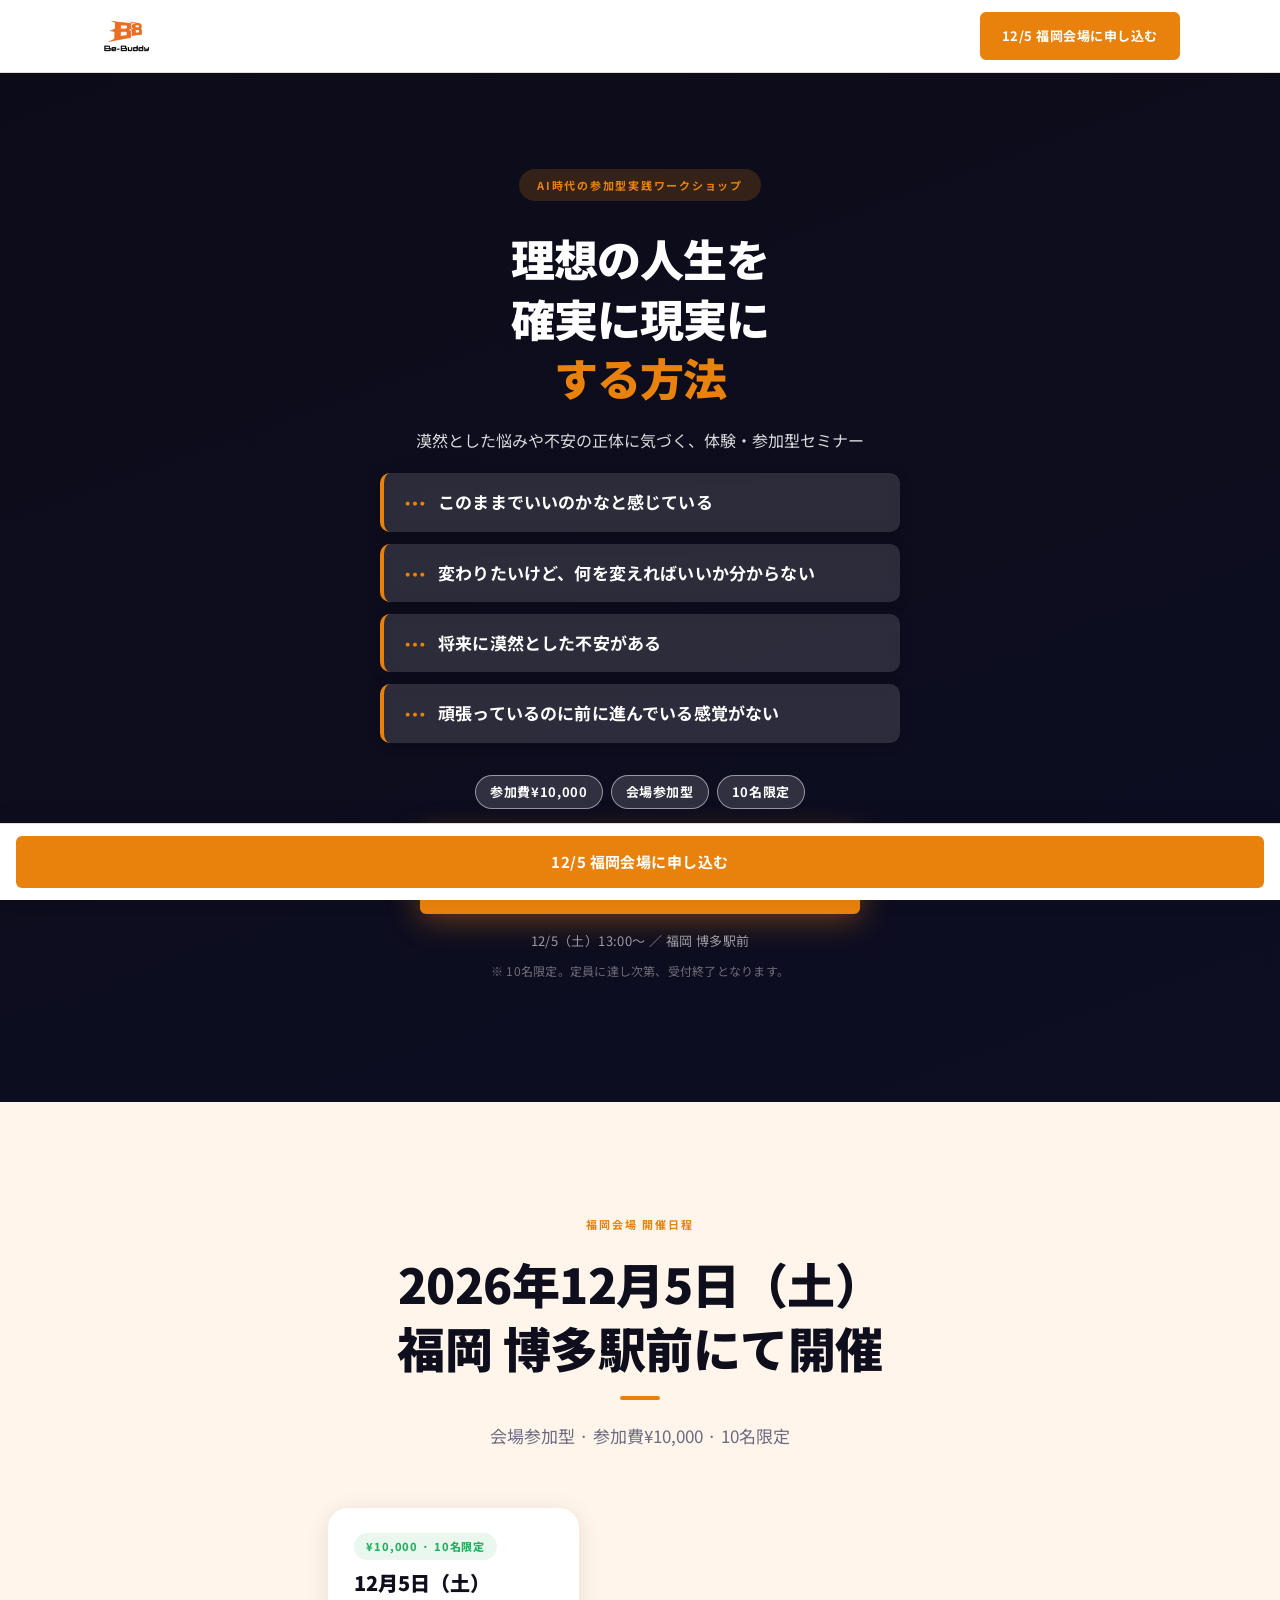
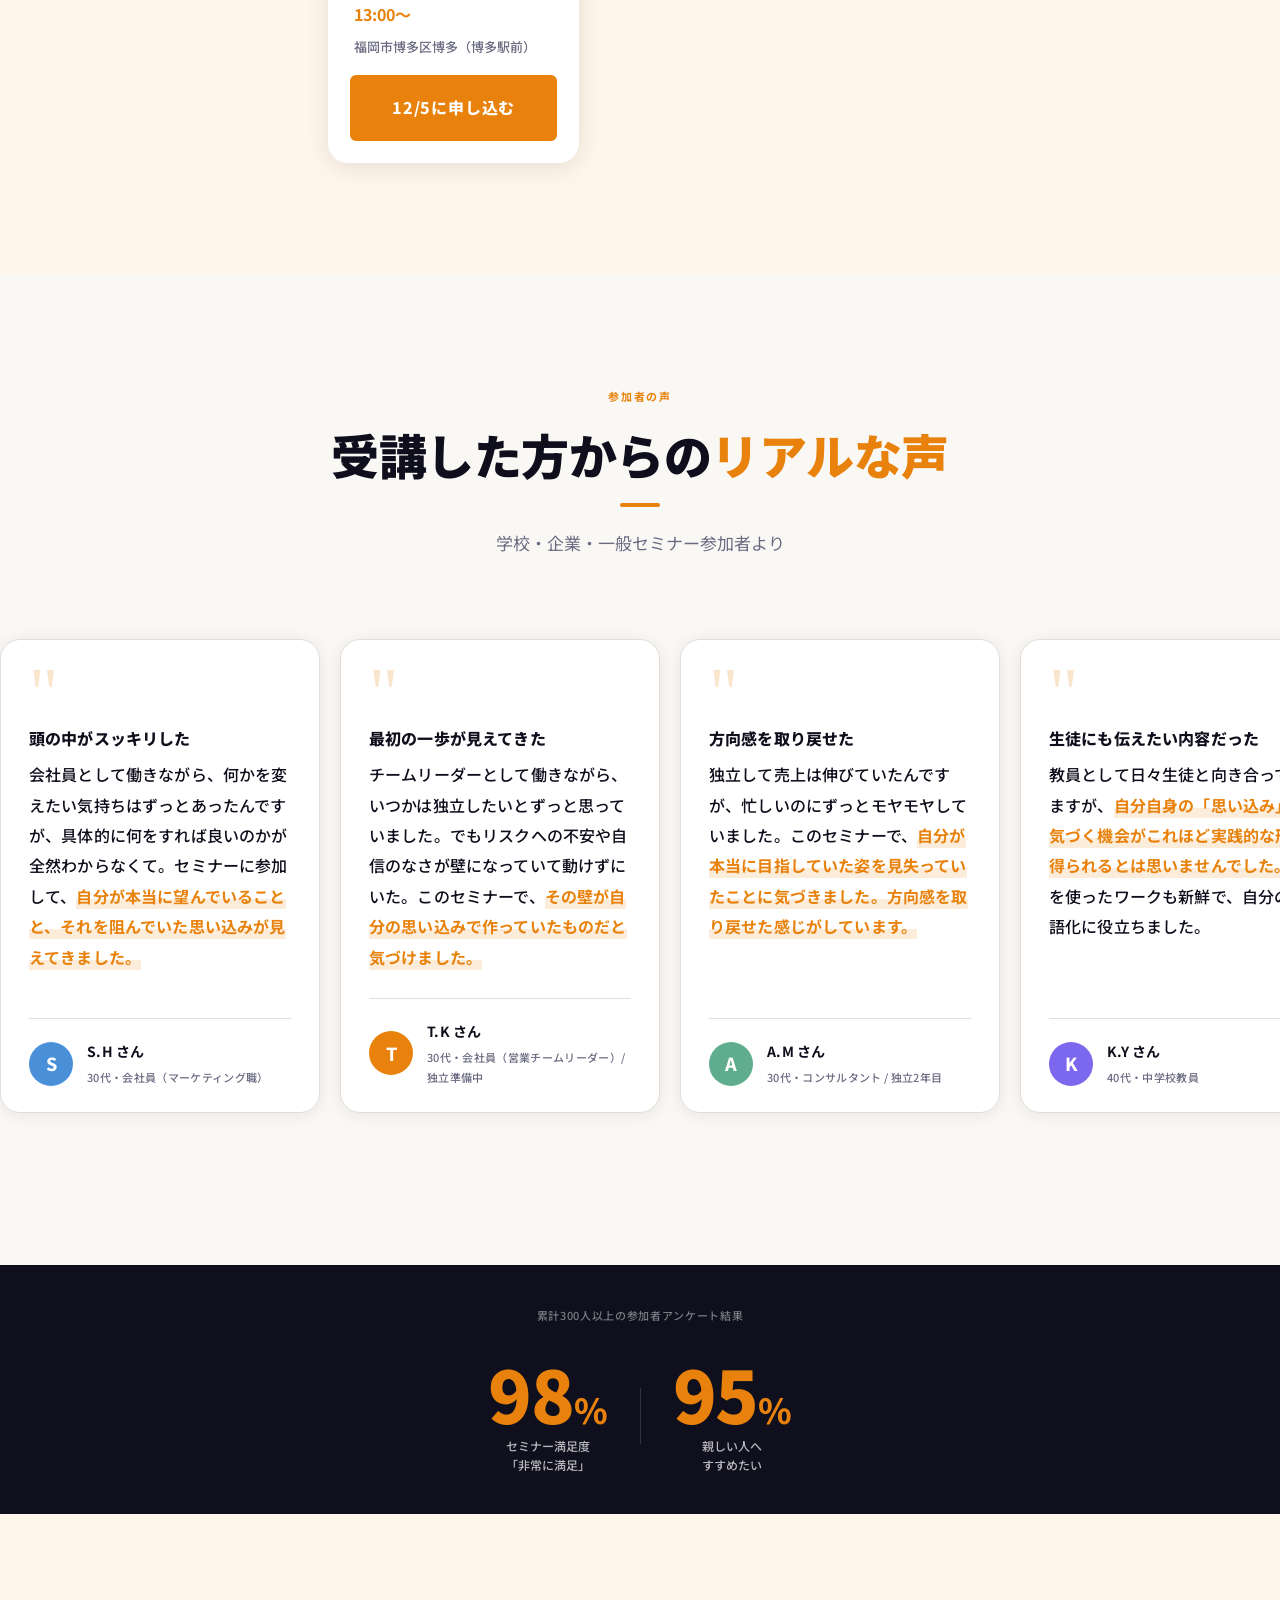
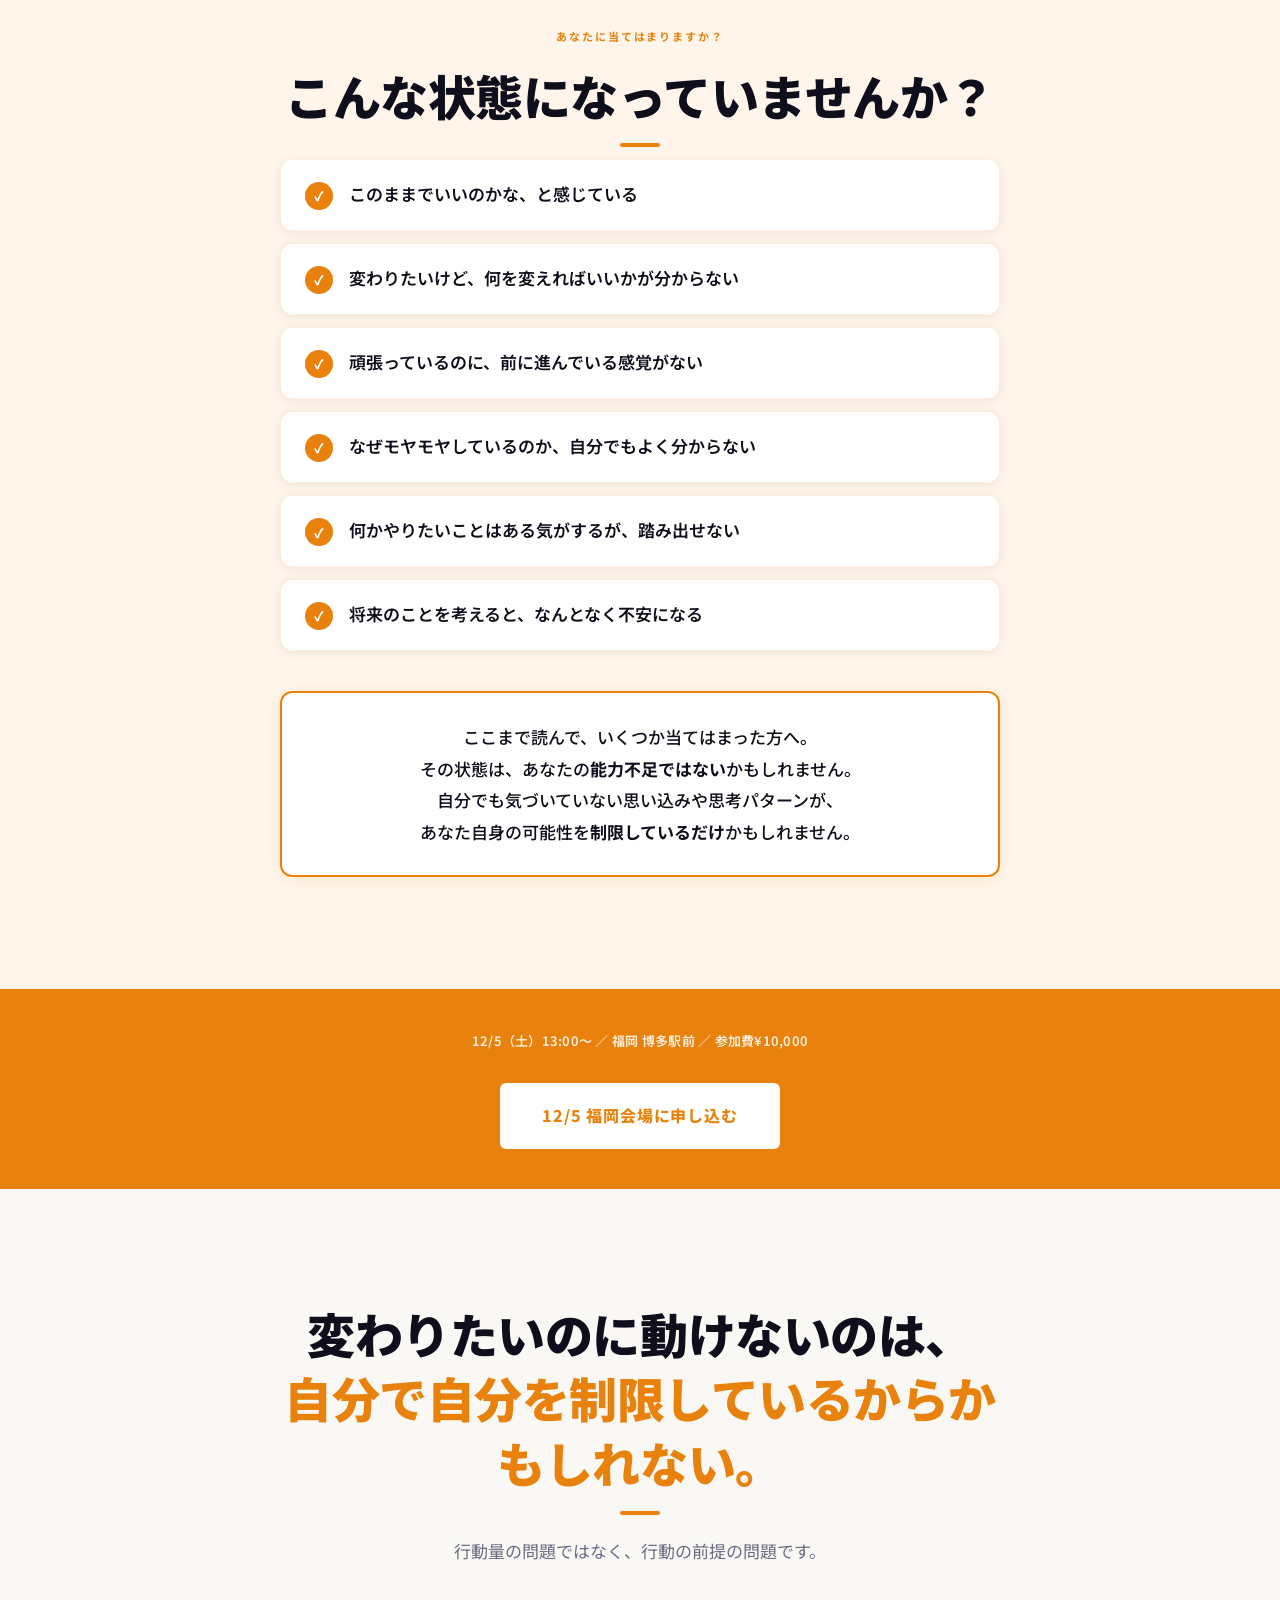
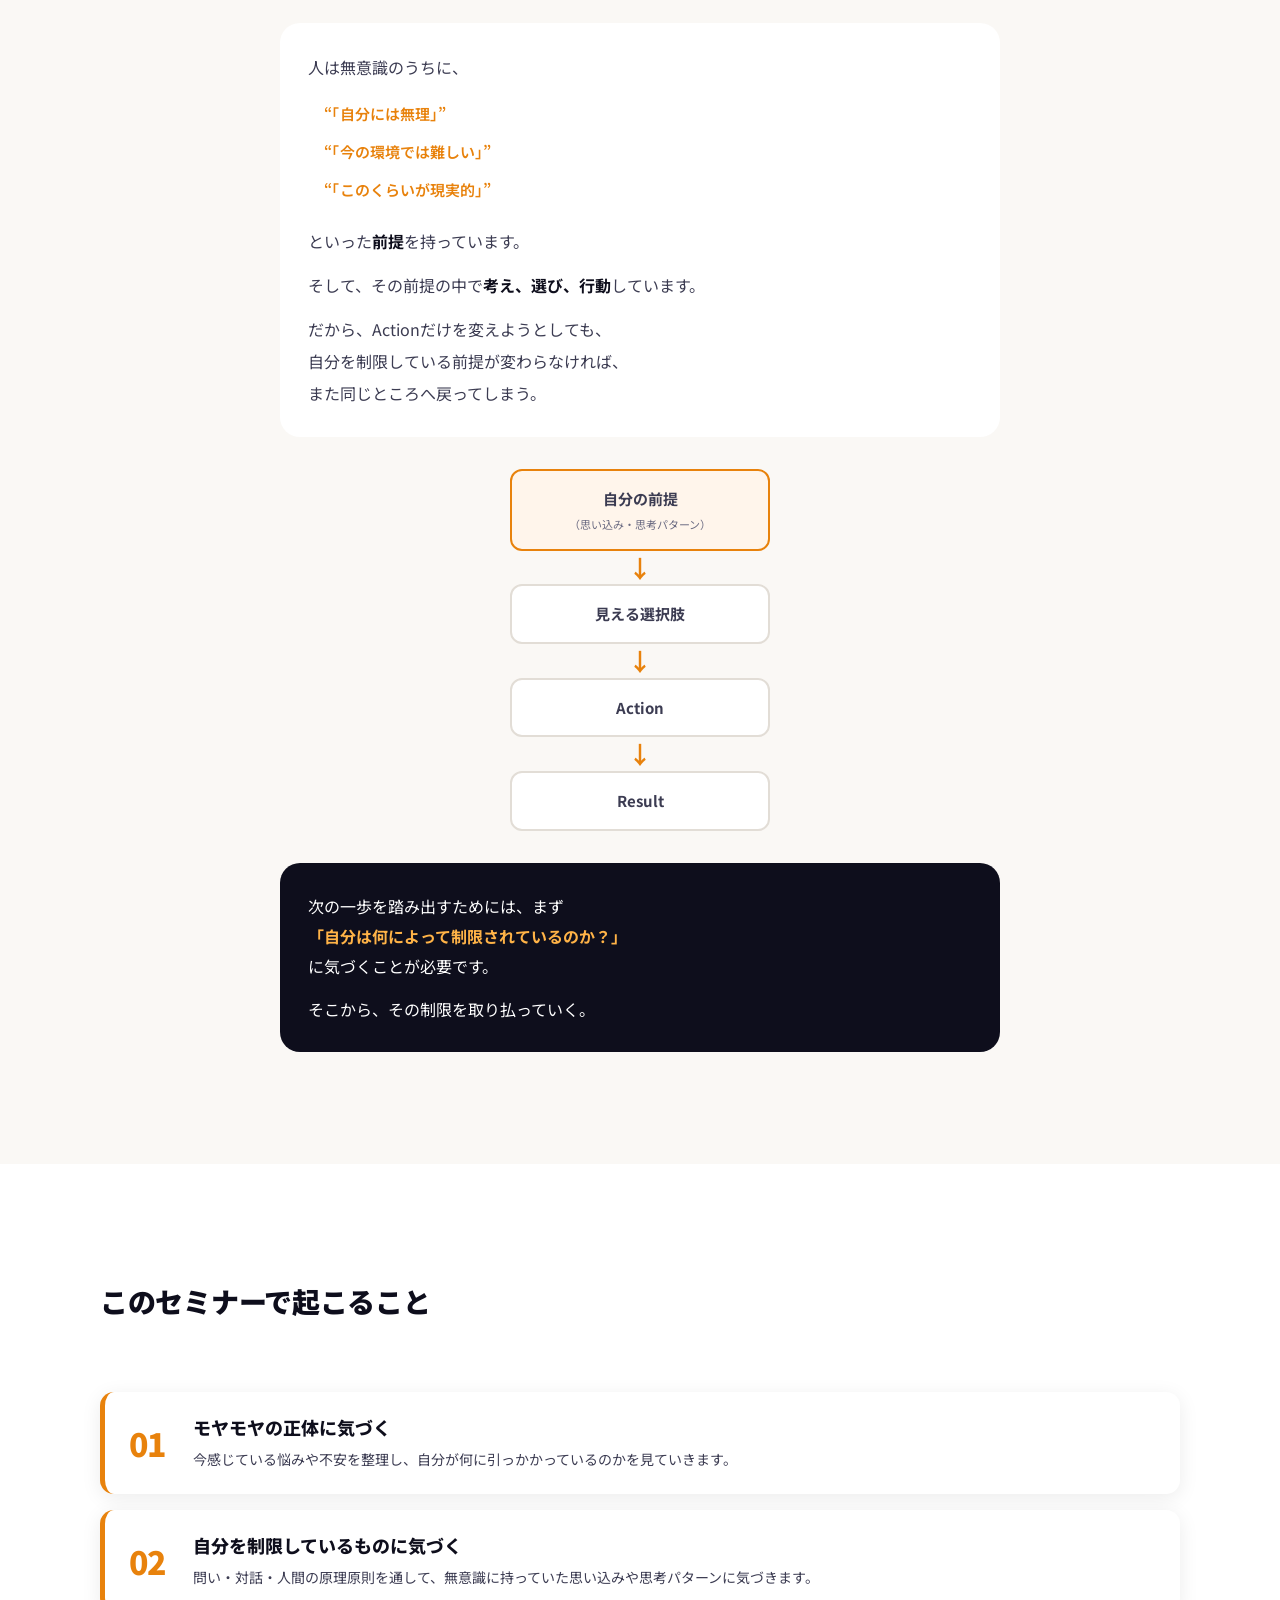
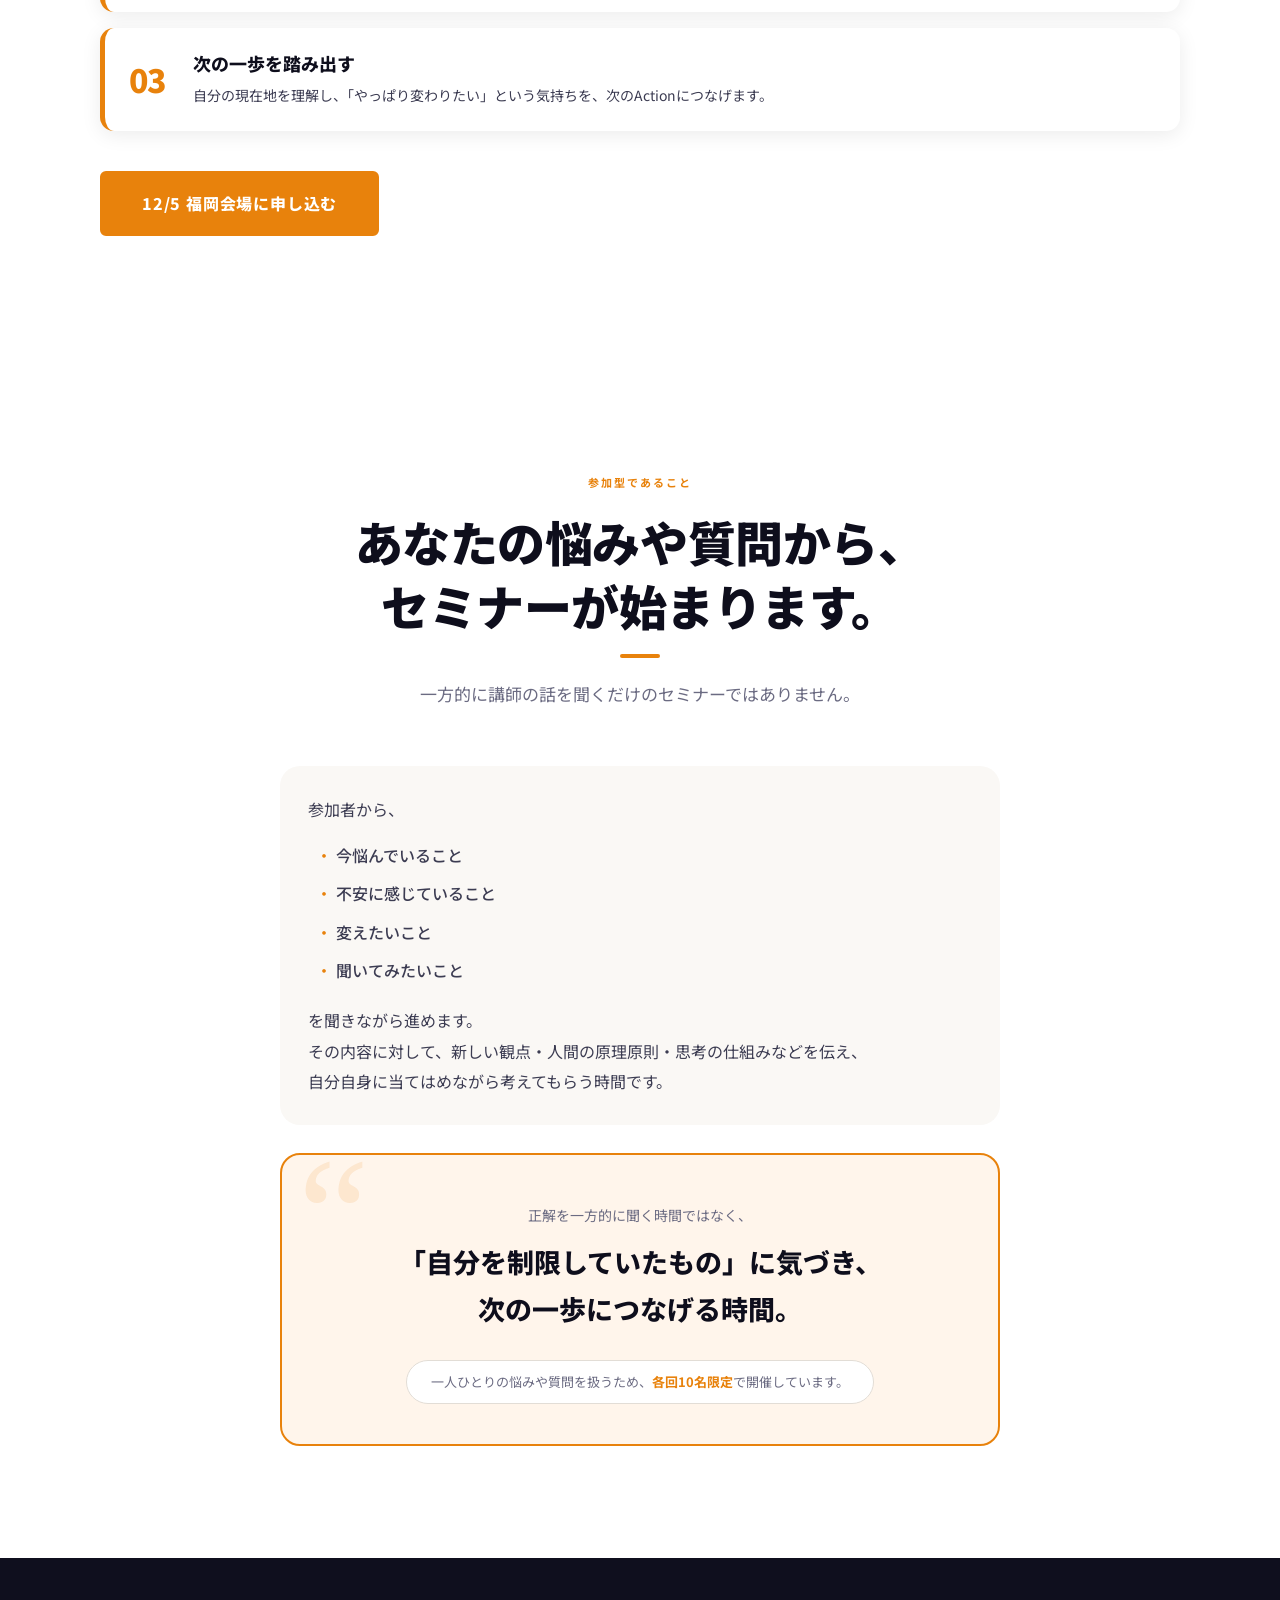
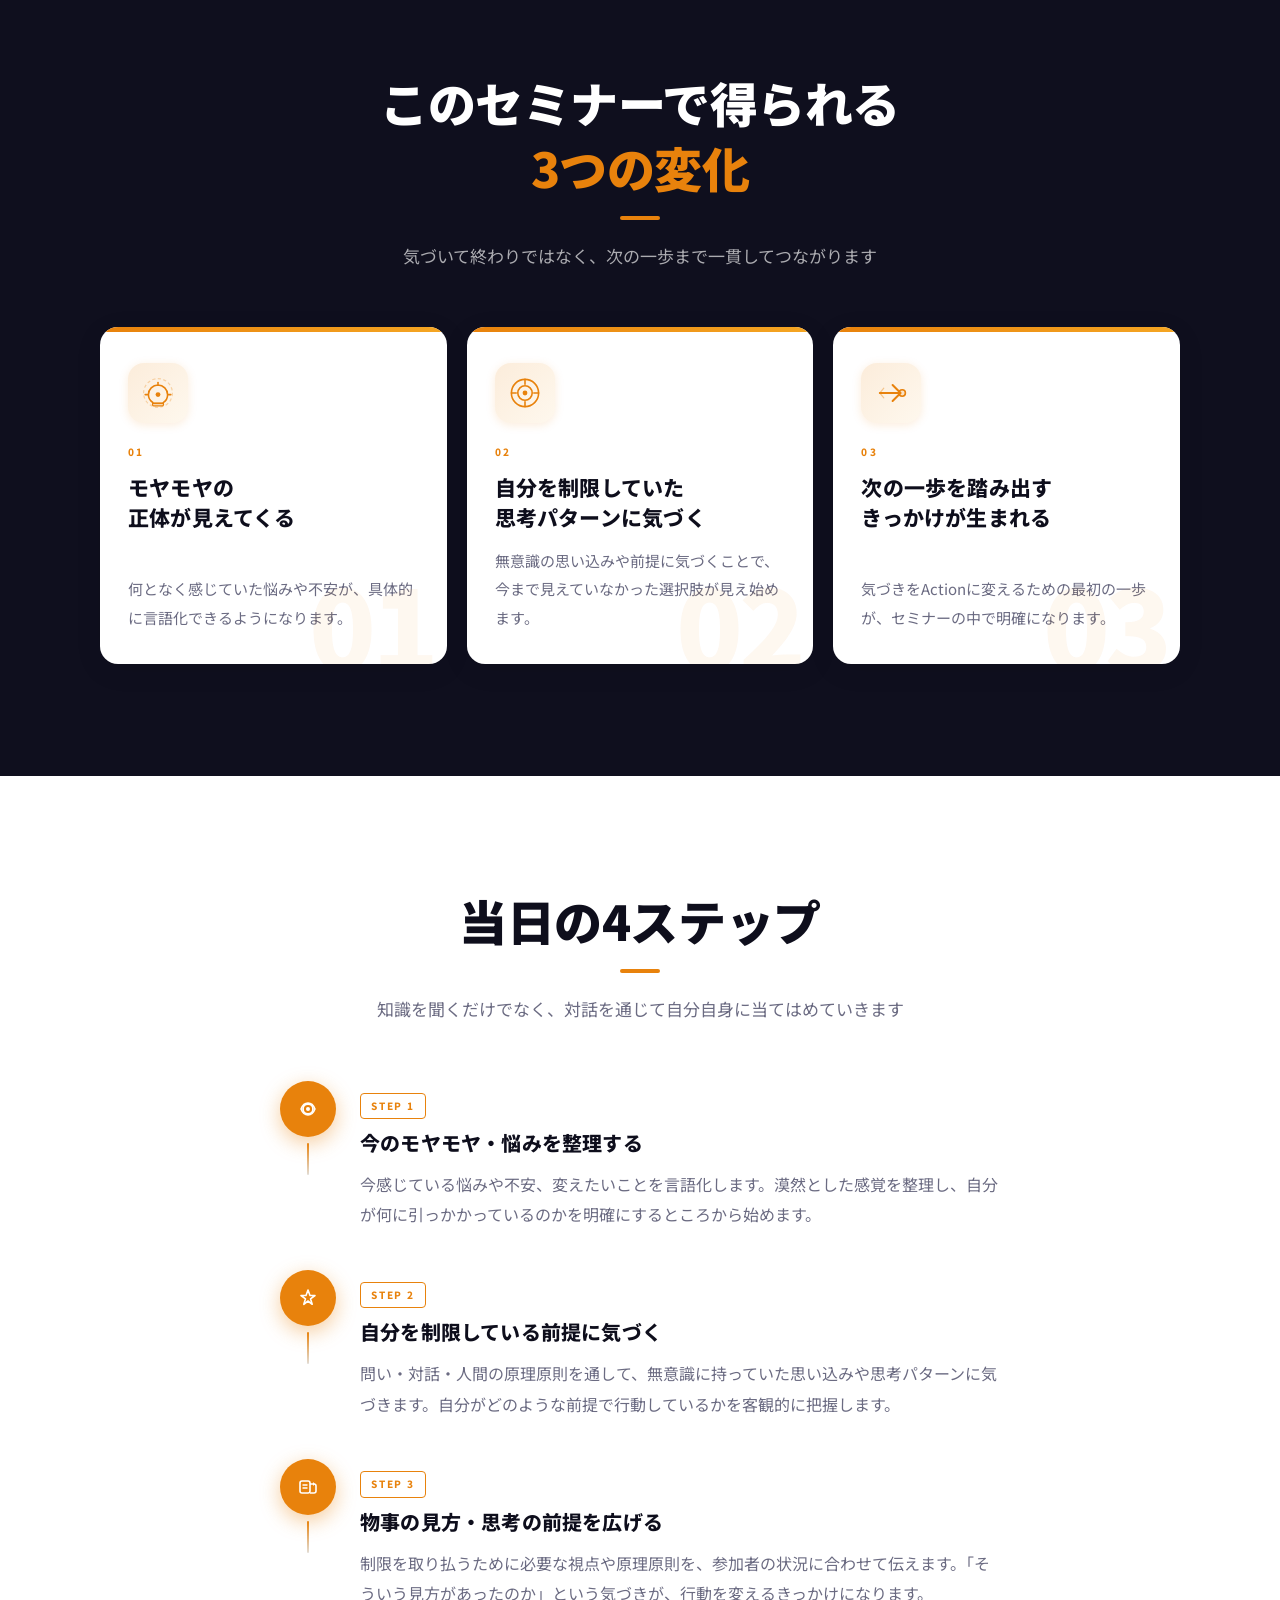
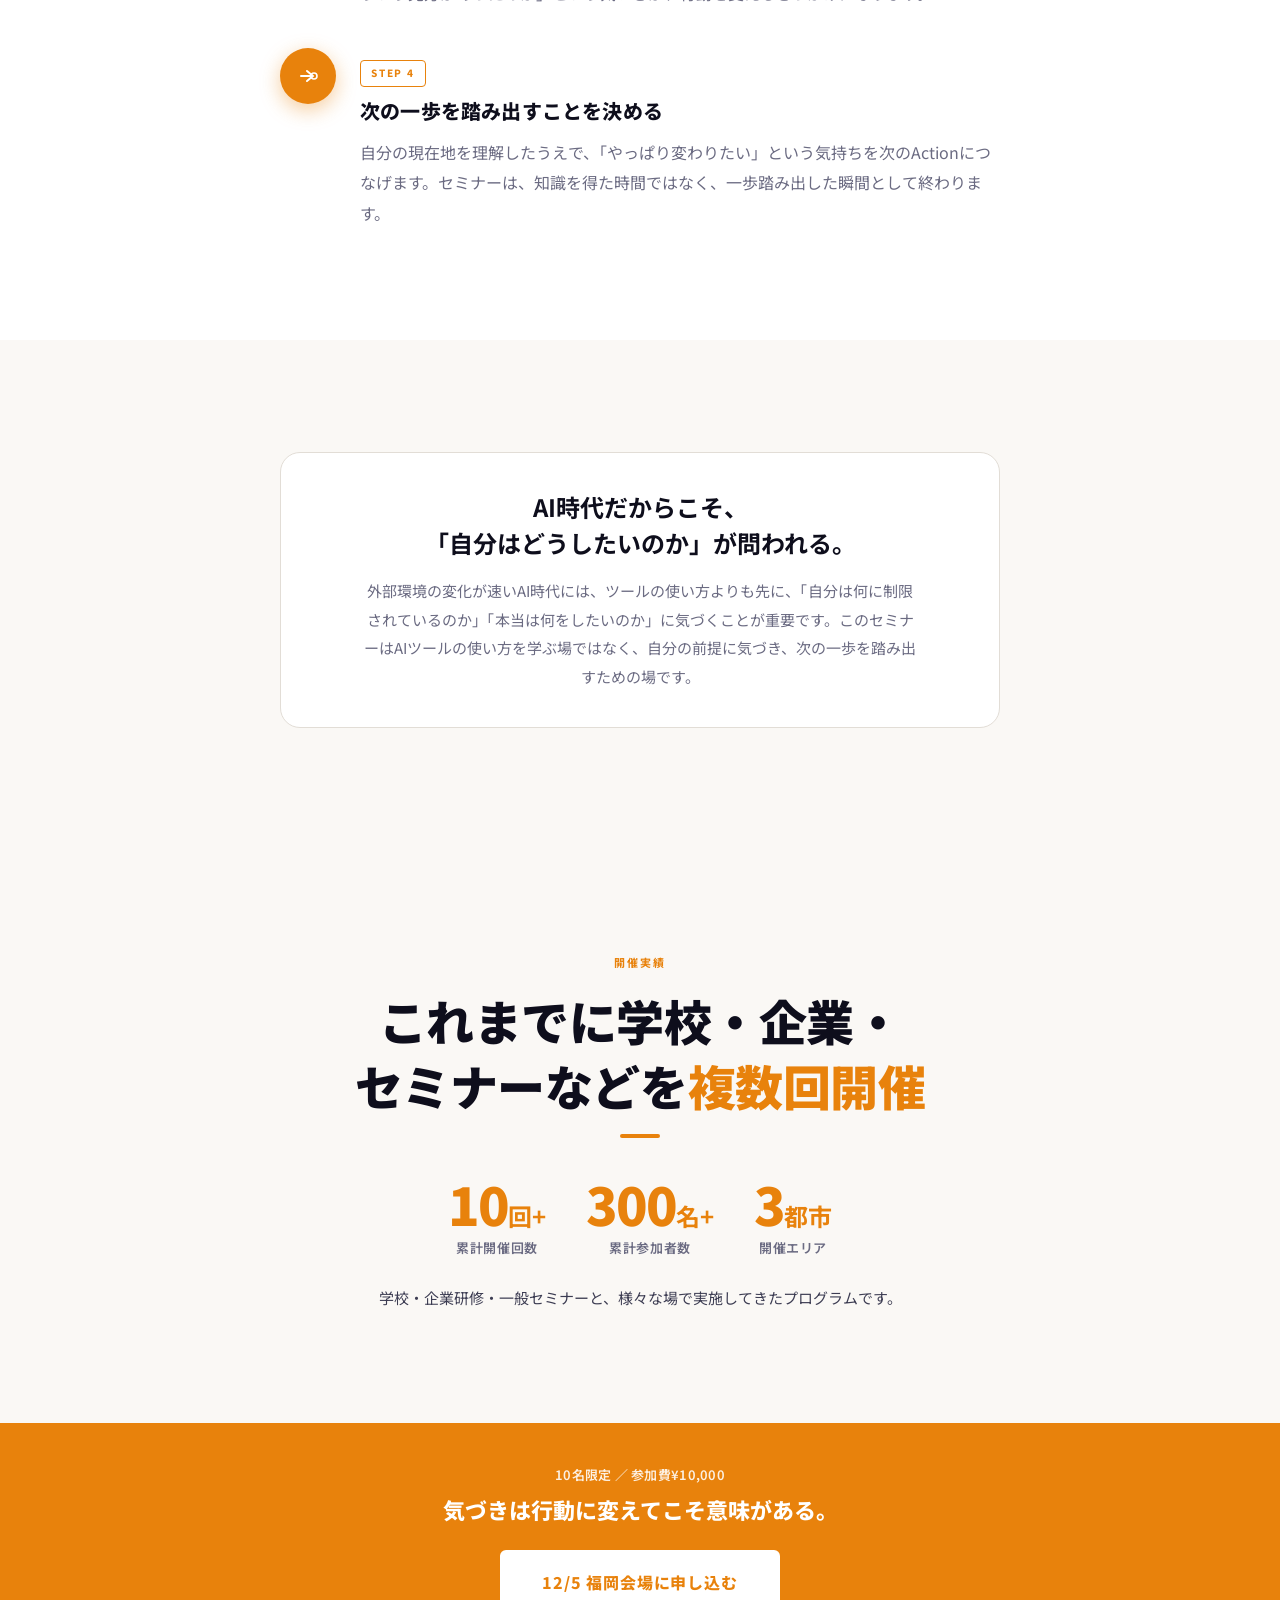
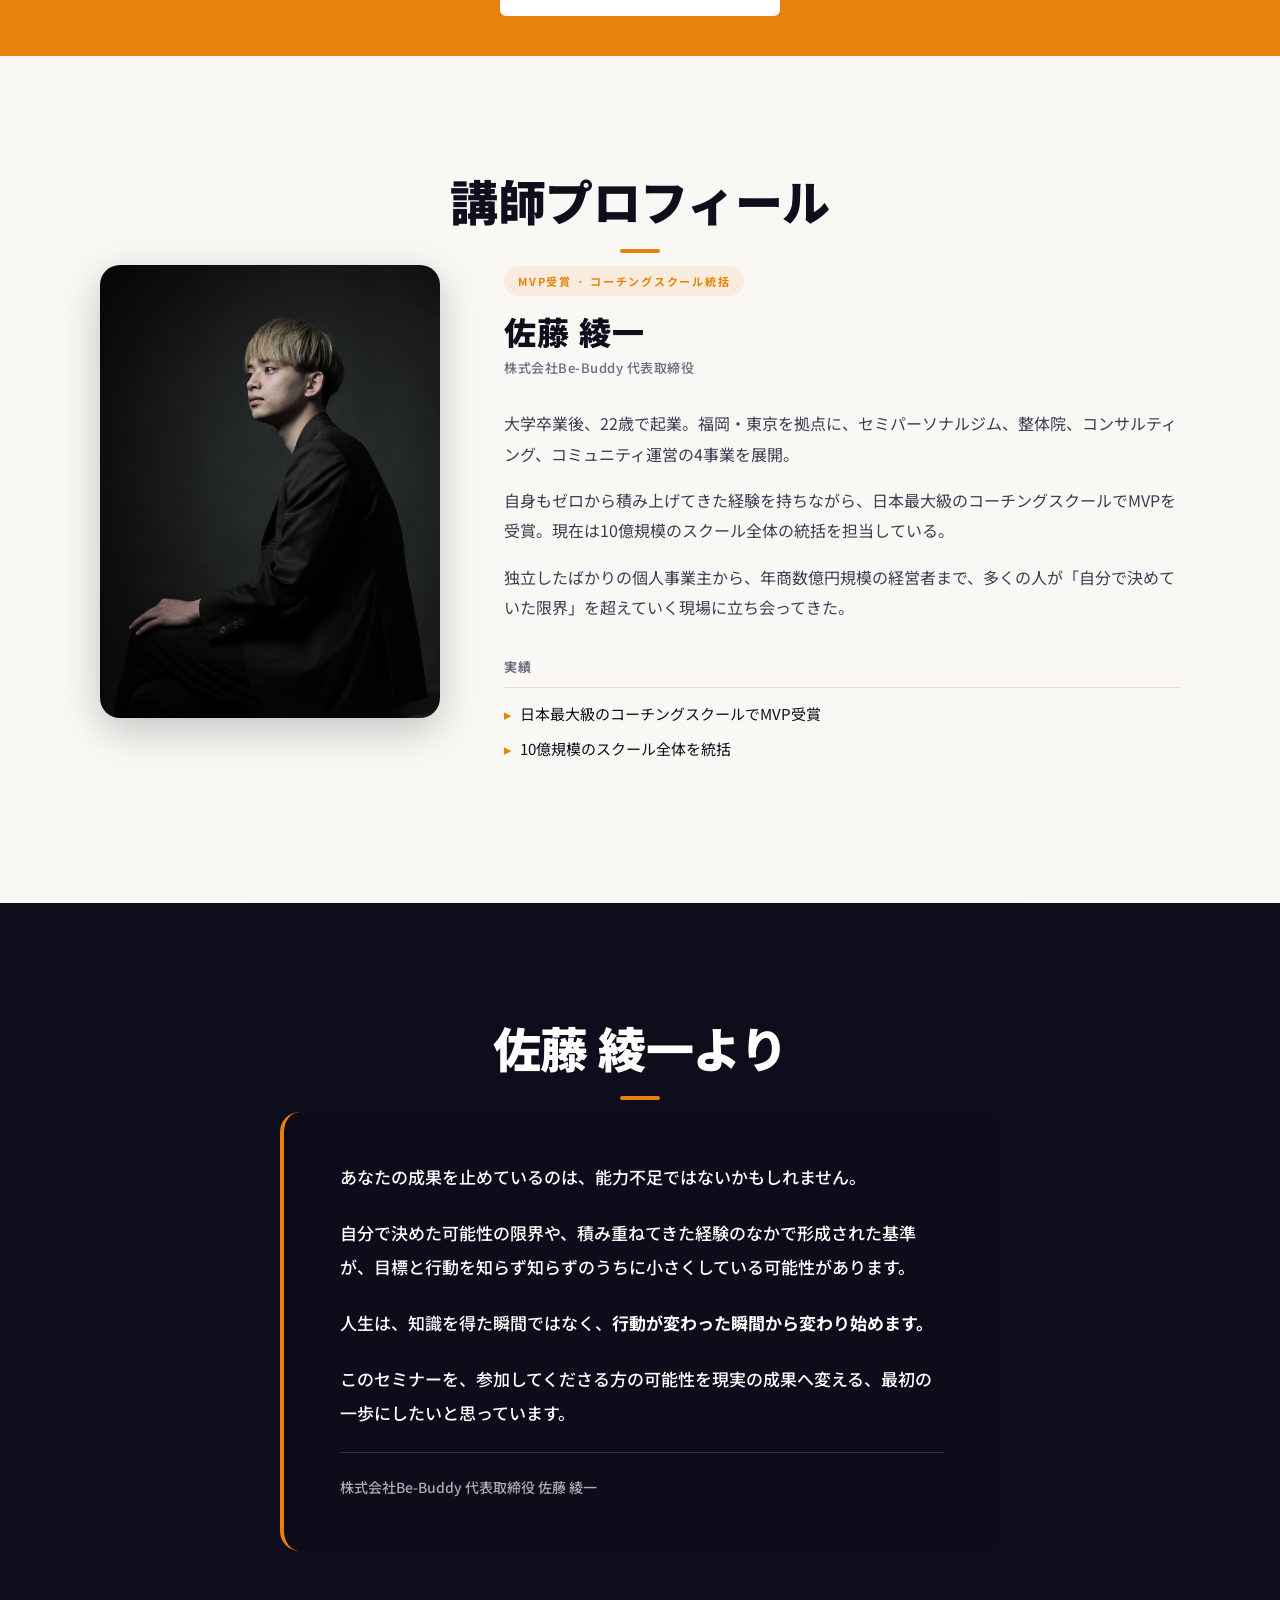
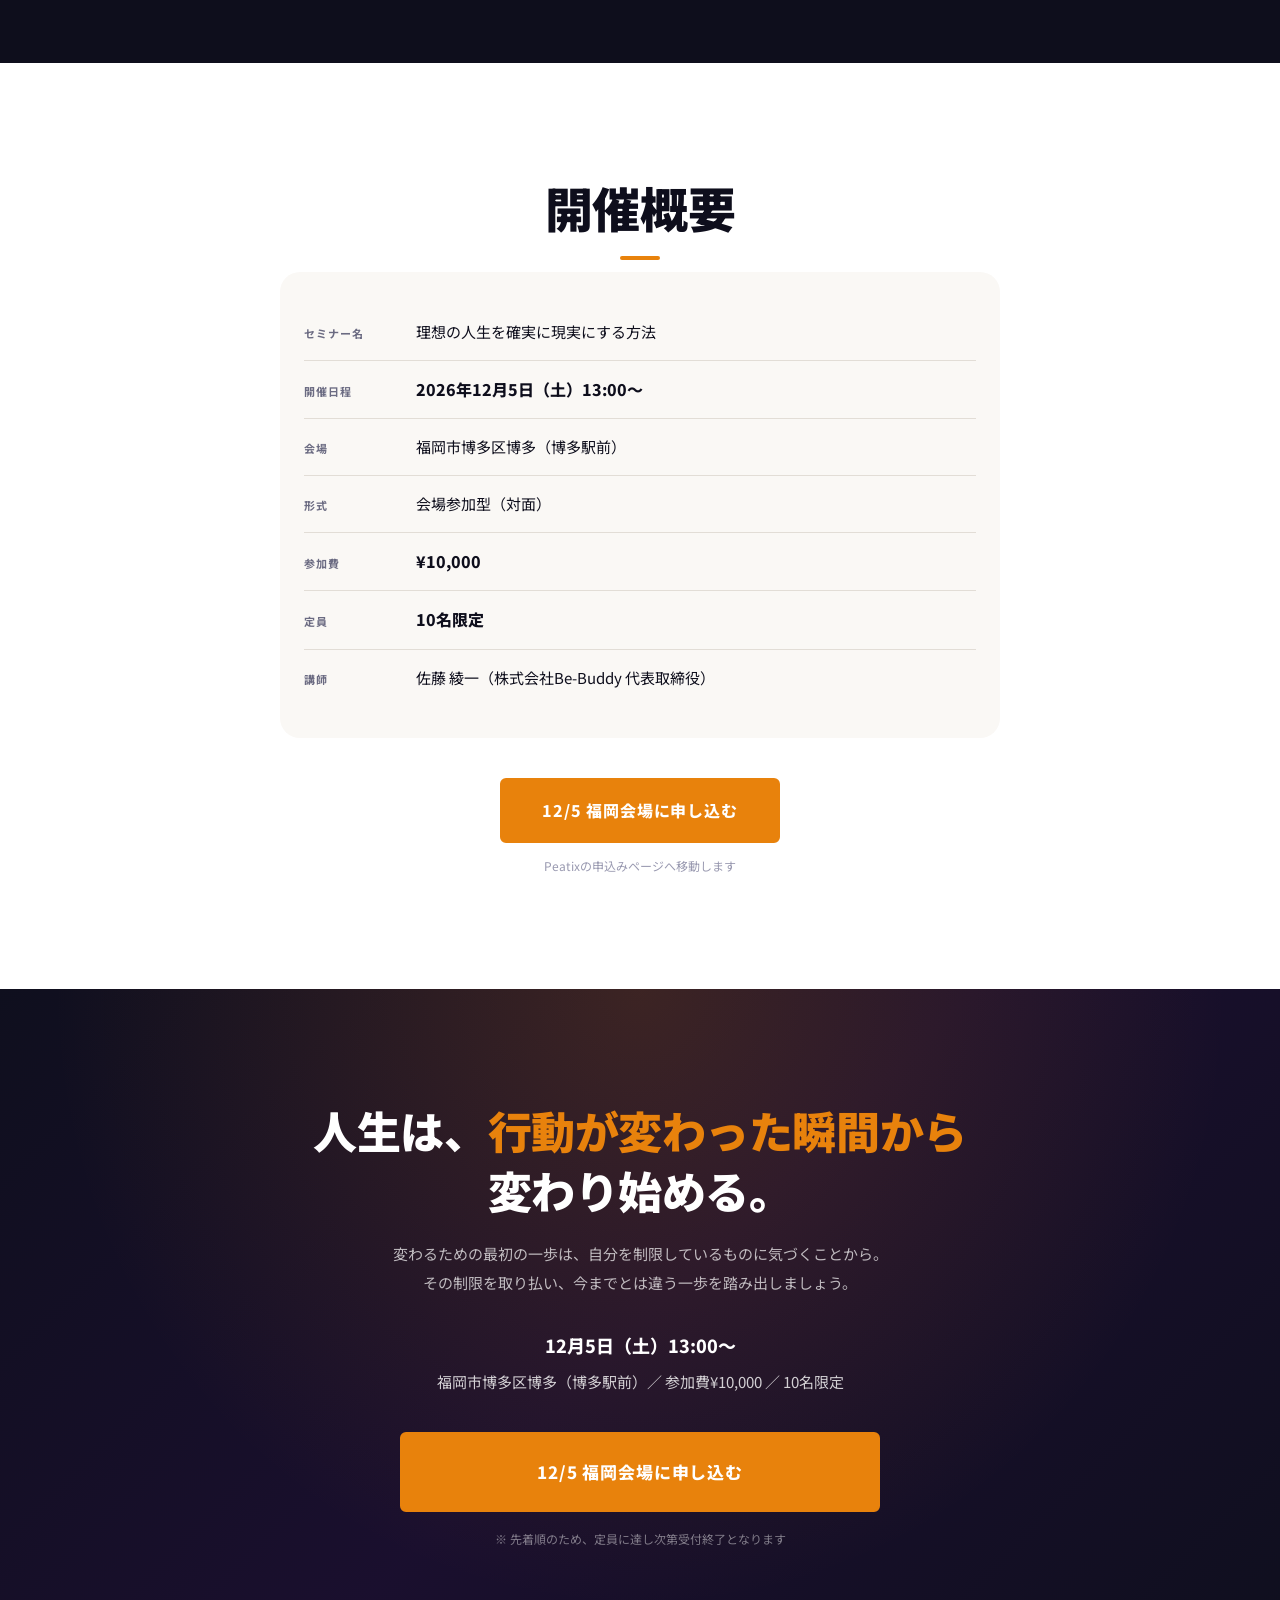
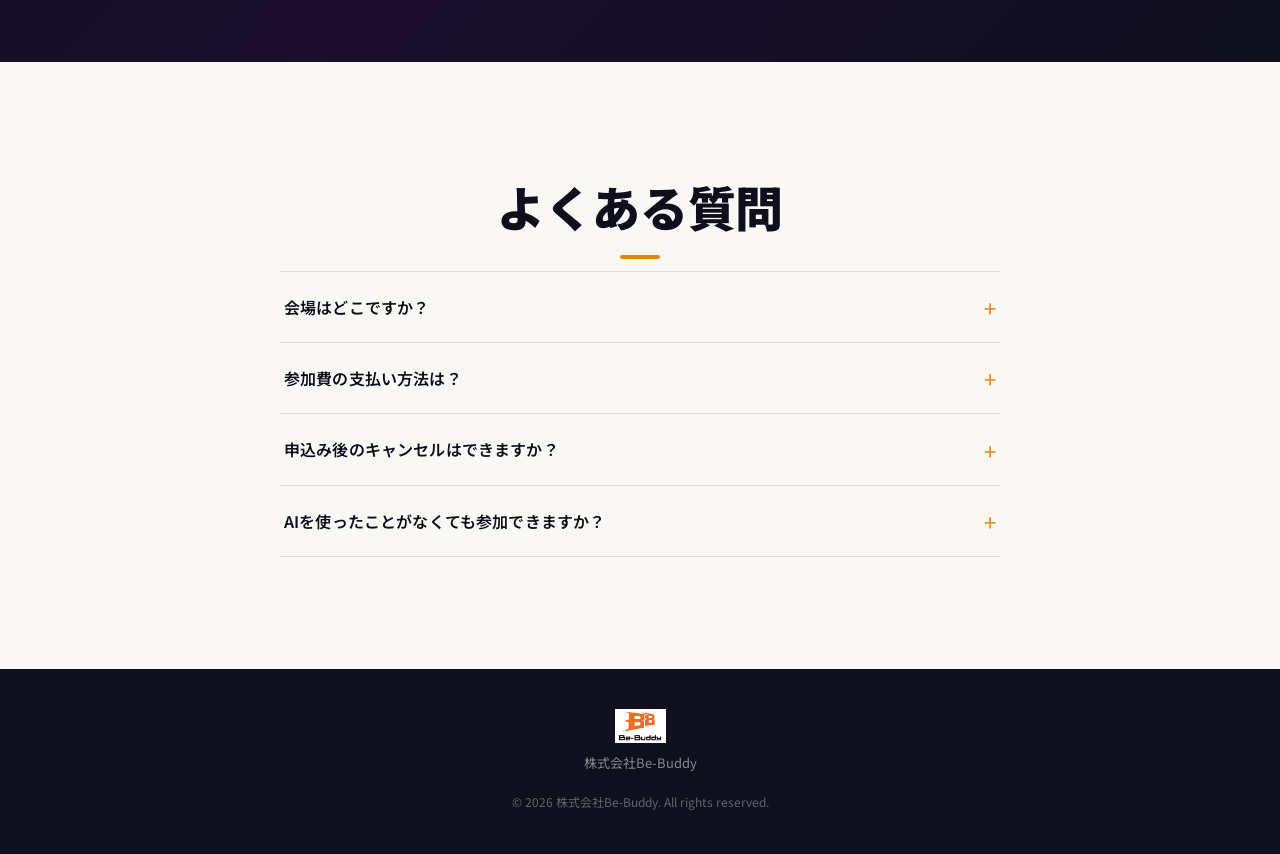
==== commit 48a028ec: "タイトルを「理想の人生を確実に現実にする方法」に全面変更 Co-Authored-By: Claude Sonnet 4.6 <noreply@anthropic.com>" ====
--- a/offline.html
+++ b/offline.html
@@ -3,11 +3,11 @@
 <head>
   <meta charset="UTF-8">
   <meta name="viewport" content="width=device-width, initial-scale=1.0">
-  <title>AI時代に、突き抜けた成果を獲得する方法 | 福岡会場セミナー 2026年12月</title>
+  <title>理想の人生を確実に現実にする方法 | 福岡会場セミナー 2026年12月</title>
   <meta name="description" content="漠然とした悩みや不安の正体に気づく、体験・参加型セミナー。自分を制限している思い込みや思考パターンに気づき、次の一歩を踏み出す時間。2026年12月5日（土）福岡会場開催。参加費¥10,000。10名限定。">
 
   <!-- OGP -->
-  <meta property="og:title" content="AI時代に、突き抜けた成果を獲得する方法">
+  <meta property="og:title" content="理想の人生を確実に現実にする方法">
   <meta property="og:description" content="漠然とした悩みや不安の正体に気づく、体験・参加型セミナー。2026年12月5日（土）福岡会場開催。参加費¥10,000。10名限定。">
   <meta property="og:image" content="https://be-buddy-seminar.vercel.app/assets/seminar-2026-10-15.png">
   <meta property="og:url" content="https://seminar-lp-eight.vercel.app">
@@ -17,7 +17,7 @@
 
   <!-- Twitter Card -->
   <meta name="twitter:card" content="summary_large_image">
-  <meta name="twitter:title" content="AI時代に、突き抜けた成果を獲得する方法">
+  <meta name="twitter:title" content="理想の人生を確実に現実にする方法">
   <meta name="twitter:description" content="漠然とした悩みや不安の正体に気づく、体験・参加型セミナー。2026年12月5日（土）福岡会場開催。参加費¥10,000。10名限定。">
   <meta name="twitter:image" content="https://be-buddy-seminar.vercel.app/assets/seminar-2026-10-15.png">
 
@@ -36,7 +36,7 @@
   {
     "@context": "https://schema.org",
     "@type": "Event",
-    "name": "AI時代に、突き抜けた成果を獲得する方法（福岡会場 12/5）",
+    "name": "理想の人生を確実に現実にする方法（福岡会場 12/5）",
     "startDate": "2026-12-05T13:00:00+09:00",
     "eventStatus": "https://schema.org/EventScheduled",
     "eventAttendanceMode": "https://schema.org/OfflineEventAttendanceMode",
@@ -93,9 +93,9 @@
           <p class="hero__eyebrow">AI時代の参加型実践ワークショップ</p>
 
           <h1 class="hero__heading">
-            <span class="hero__heading-line">AI時代に、</span>
-            <span class="hero__heading-line">突き抜けた成果を</span>
-            <span class="hero__heading-line text-accent">獲得する方法</span>
+            <span class="hero__heading-line">理想の人生を</span>
+            <span class="hero__heading-line">確実に現実に</span>
+            <span class="hero__heading-line text-accent">する方法</span>
           </h1>
 
           <p class="hero__subtitle">漠然とした悩みや不安の正体に気づく、体験・参加型セミナー</p>
@@ -397,7 +397,7 @@
         <div class="mid-cta__inner">
           <div class="mid-cta__copy">
             <p class="mid-cta__date">12/5（土）13:00〜 ／ 福岡 博多駅前 ／ 参加費¥10,000</p>
-            <p class="mid-cta__catch">まず動いてみる。それが突き抜けた成果への始まり。</p>
+
           </div>
           <div class="mid-cta__btns">
             <a href="#" class="btn btn--white btn--lg" data-cta-location="mid-cta-1" target="_blank" rel="noopener noreferrer">
@@ -827,7 +827,7 @@
           <dl class="event-detail-dl">
             <div class="event-detail-row">
               <dt>セミナー名</dt>
-              <dd>AI時代に、突き抜けた成果を獲得する方法</dd>
+              <dd>理想の人生を確実に現実にする方法</dd>
             </div>
             <div class="event-detail-row">
               <dt>開催日程</dt>
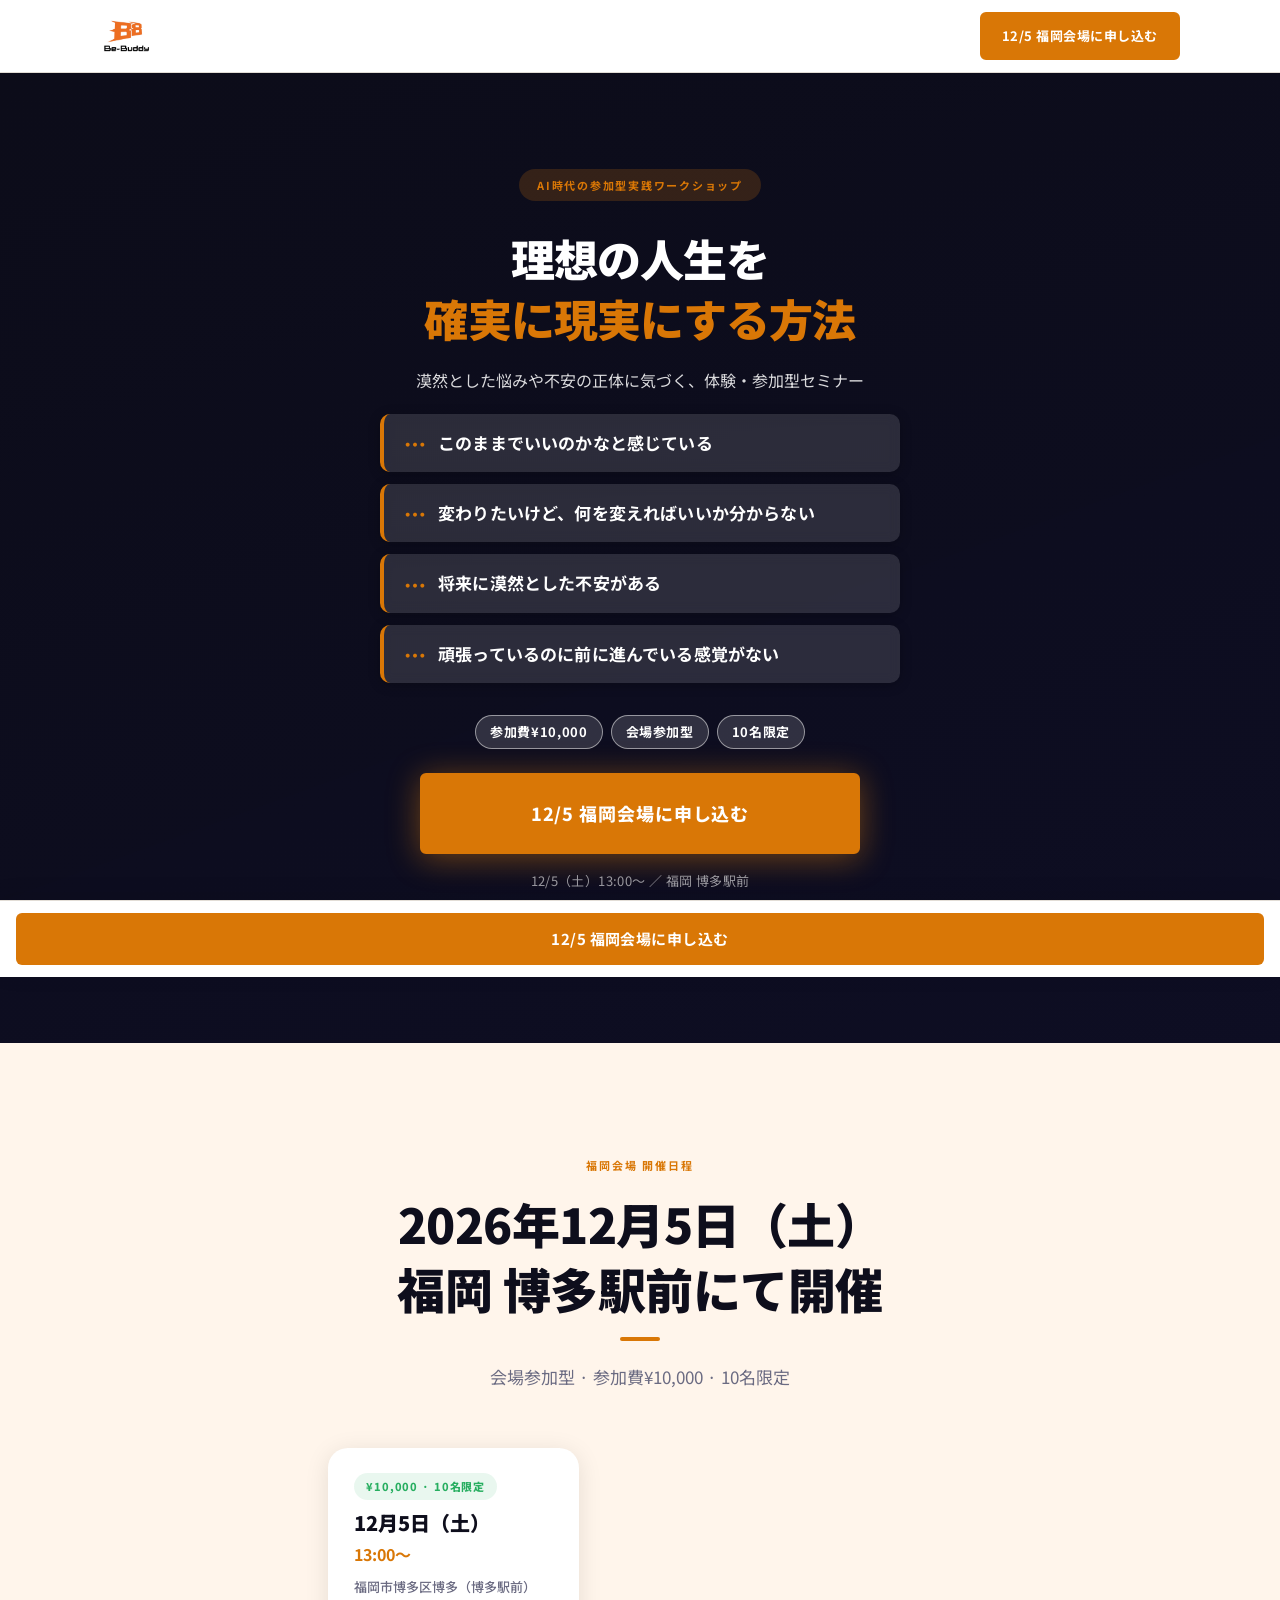
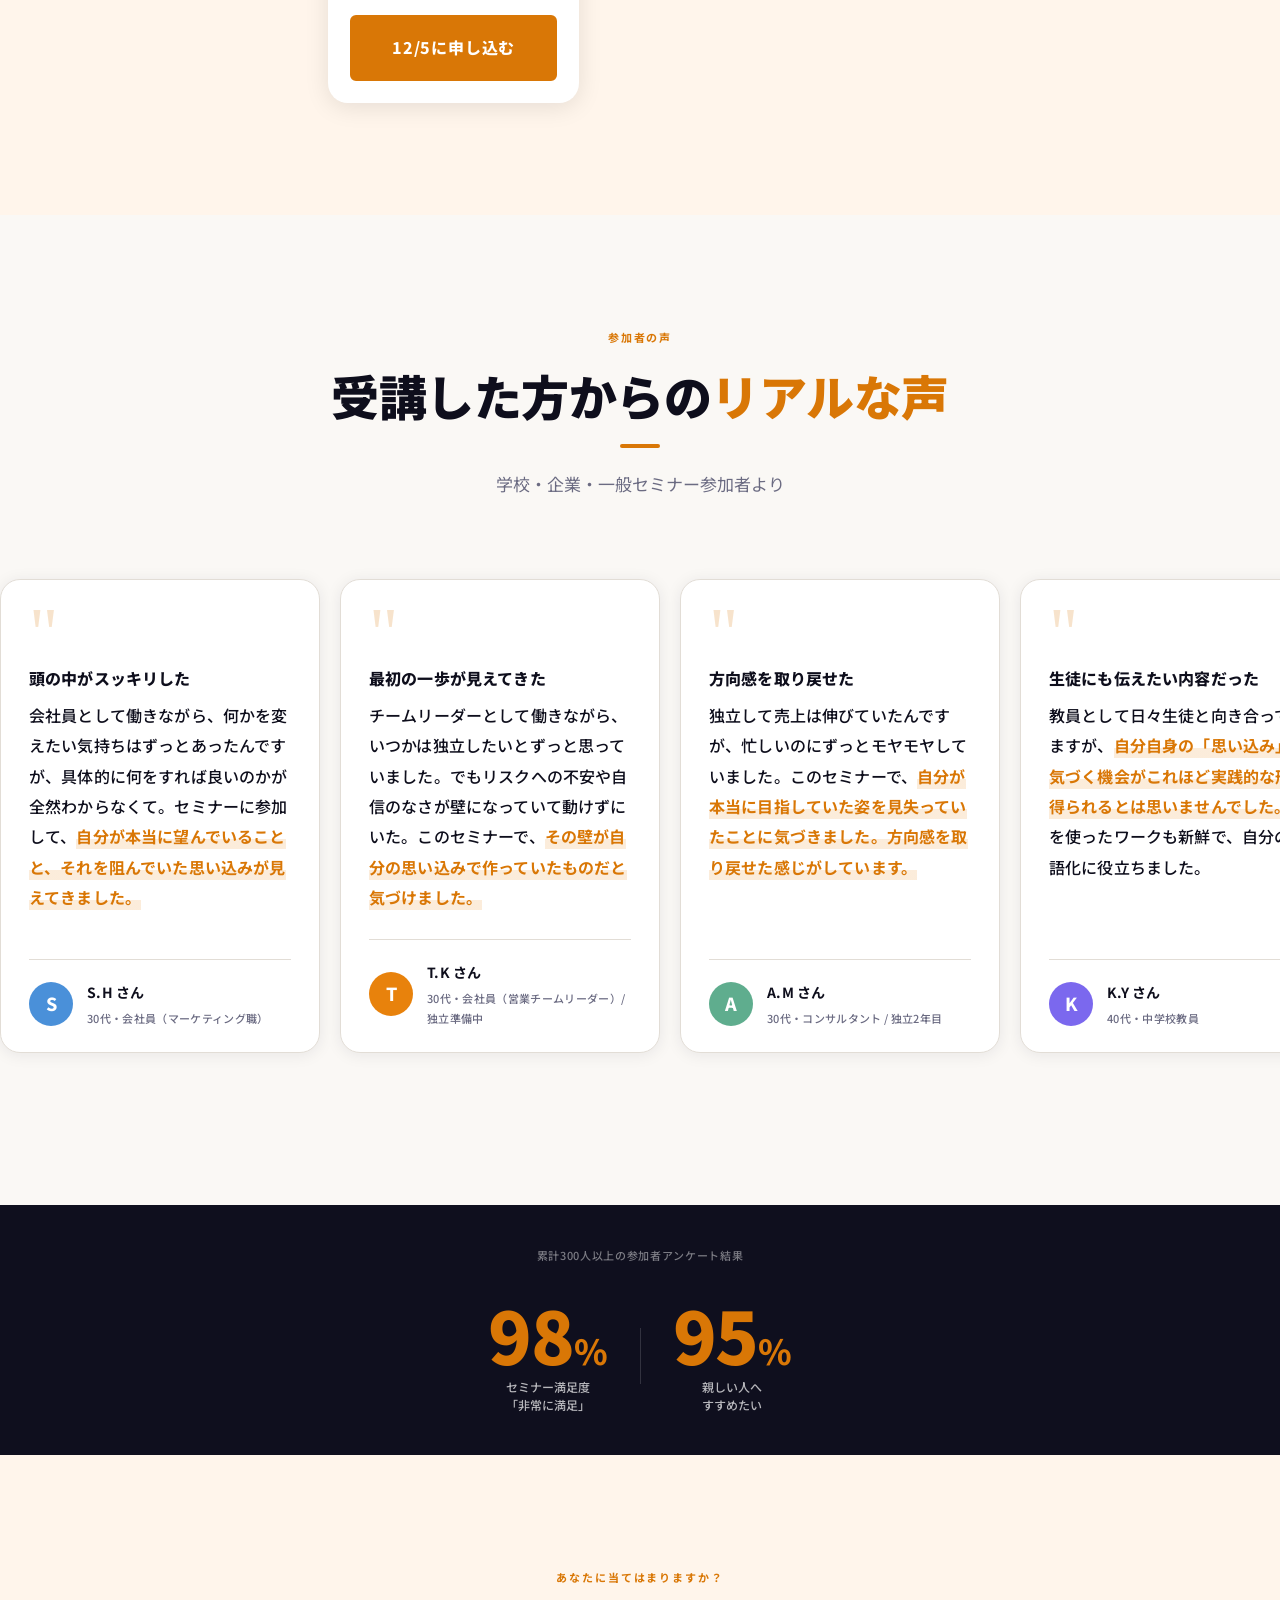
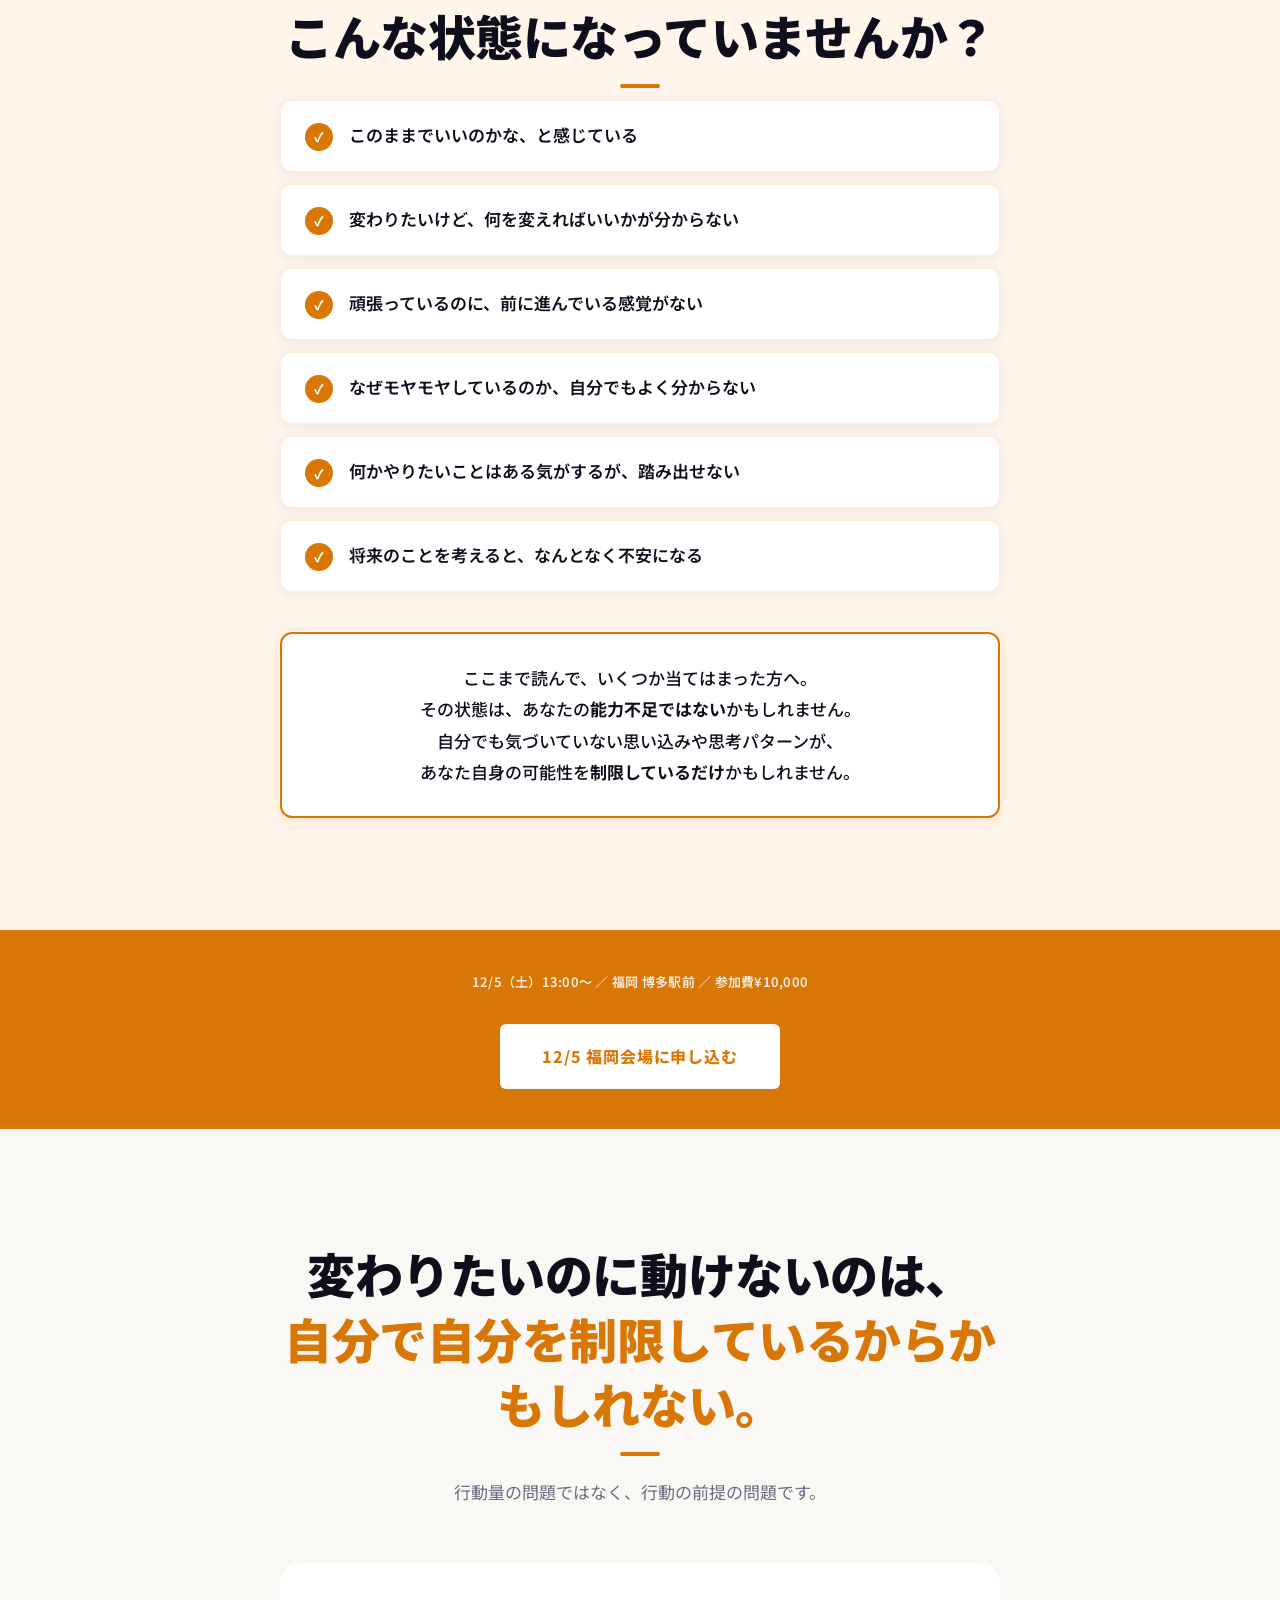
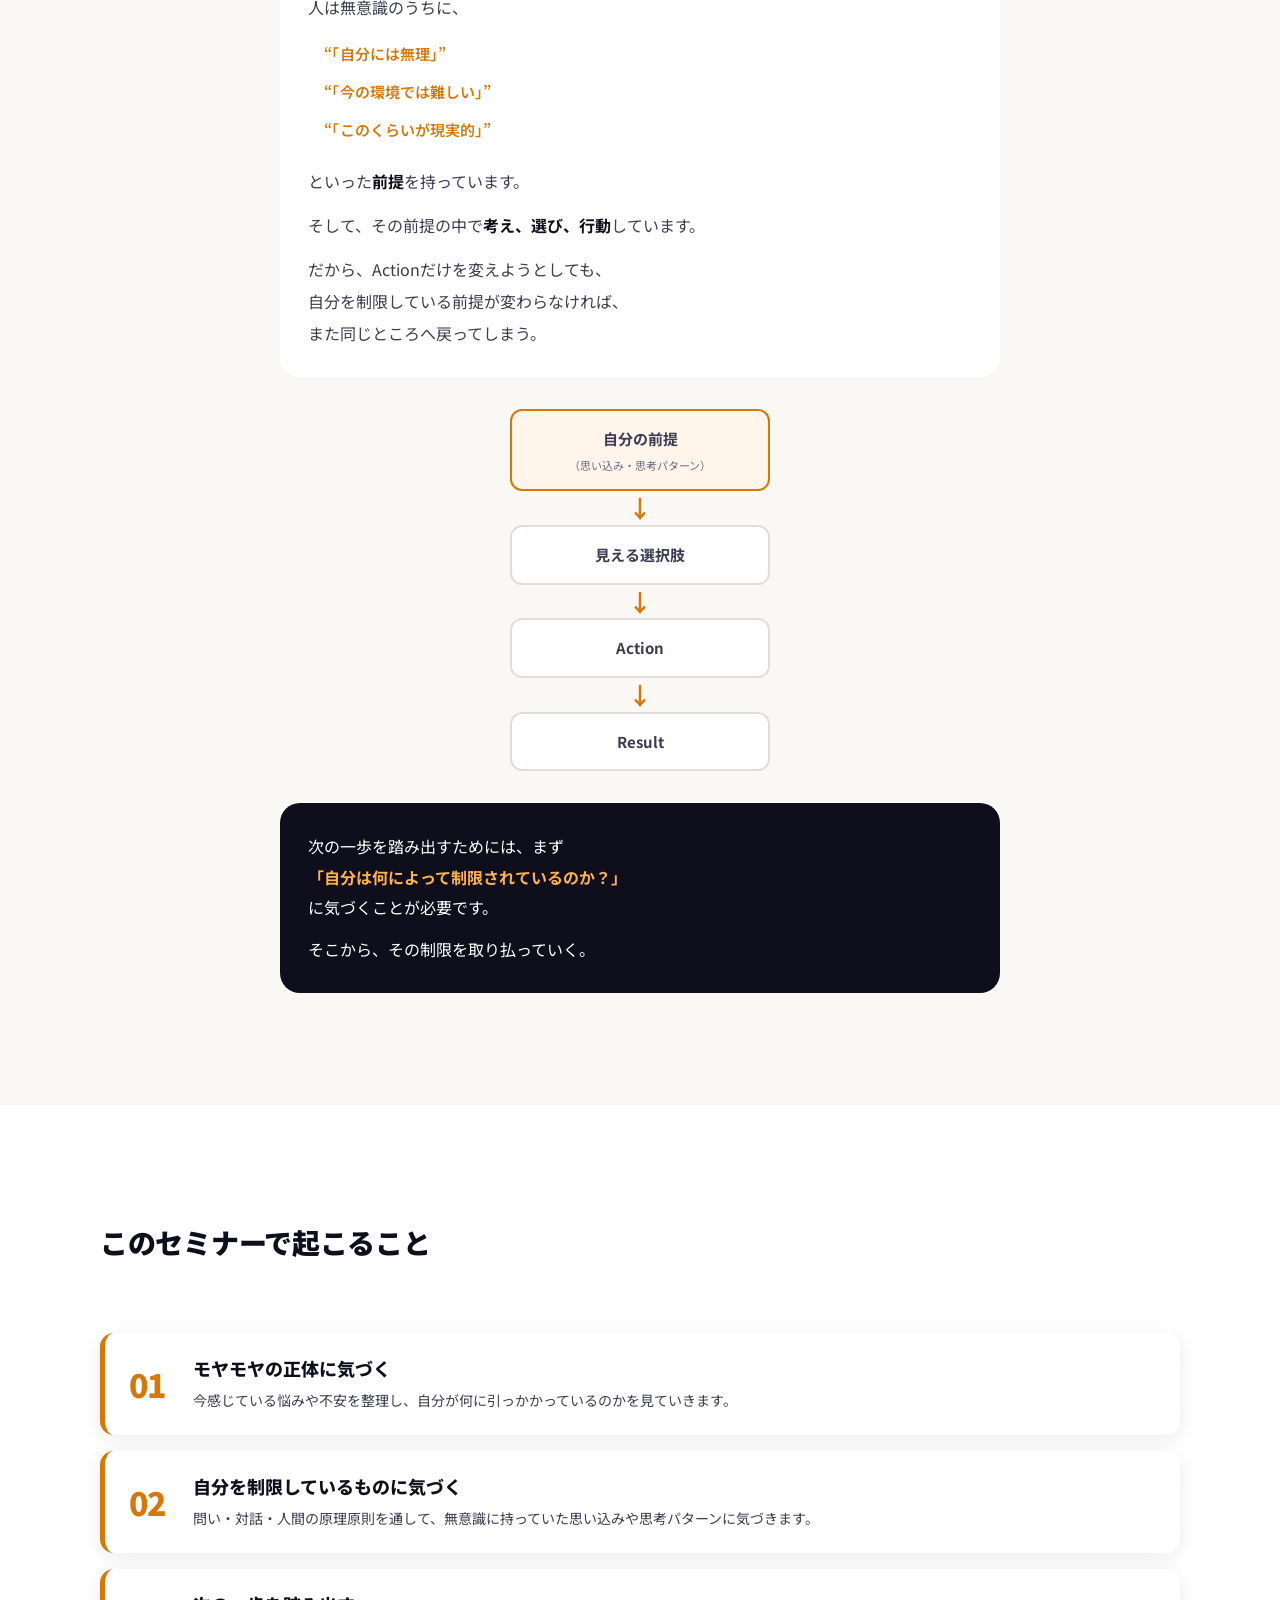
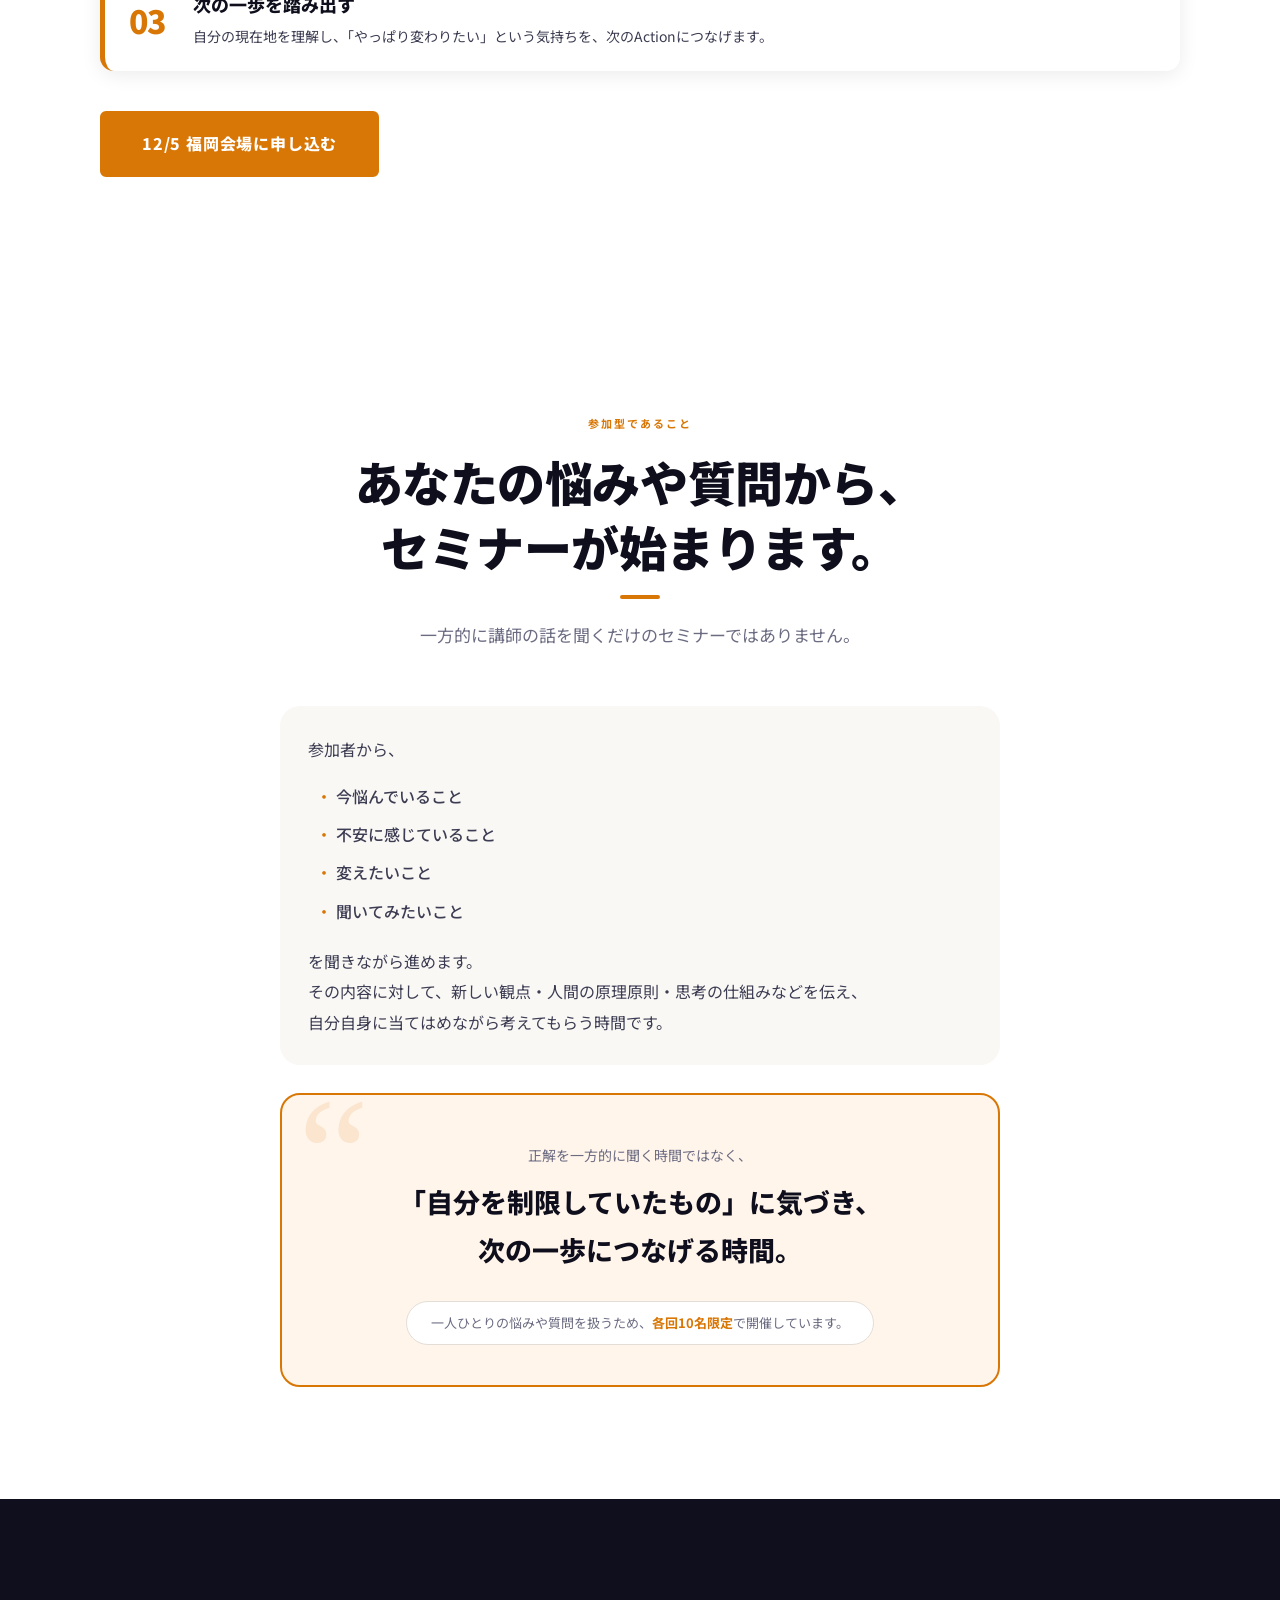
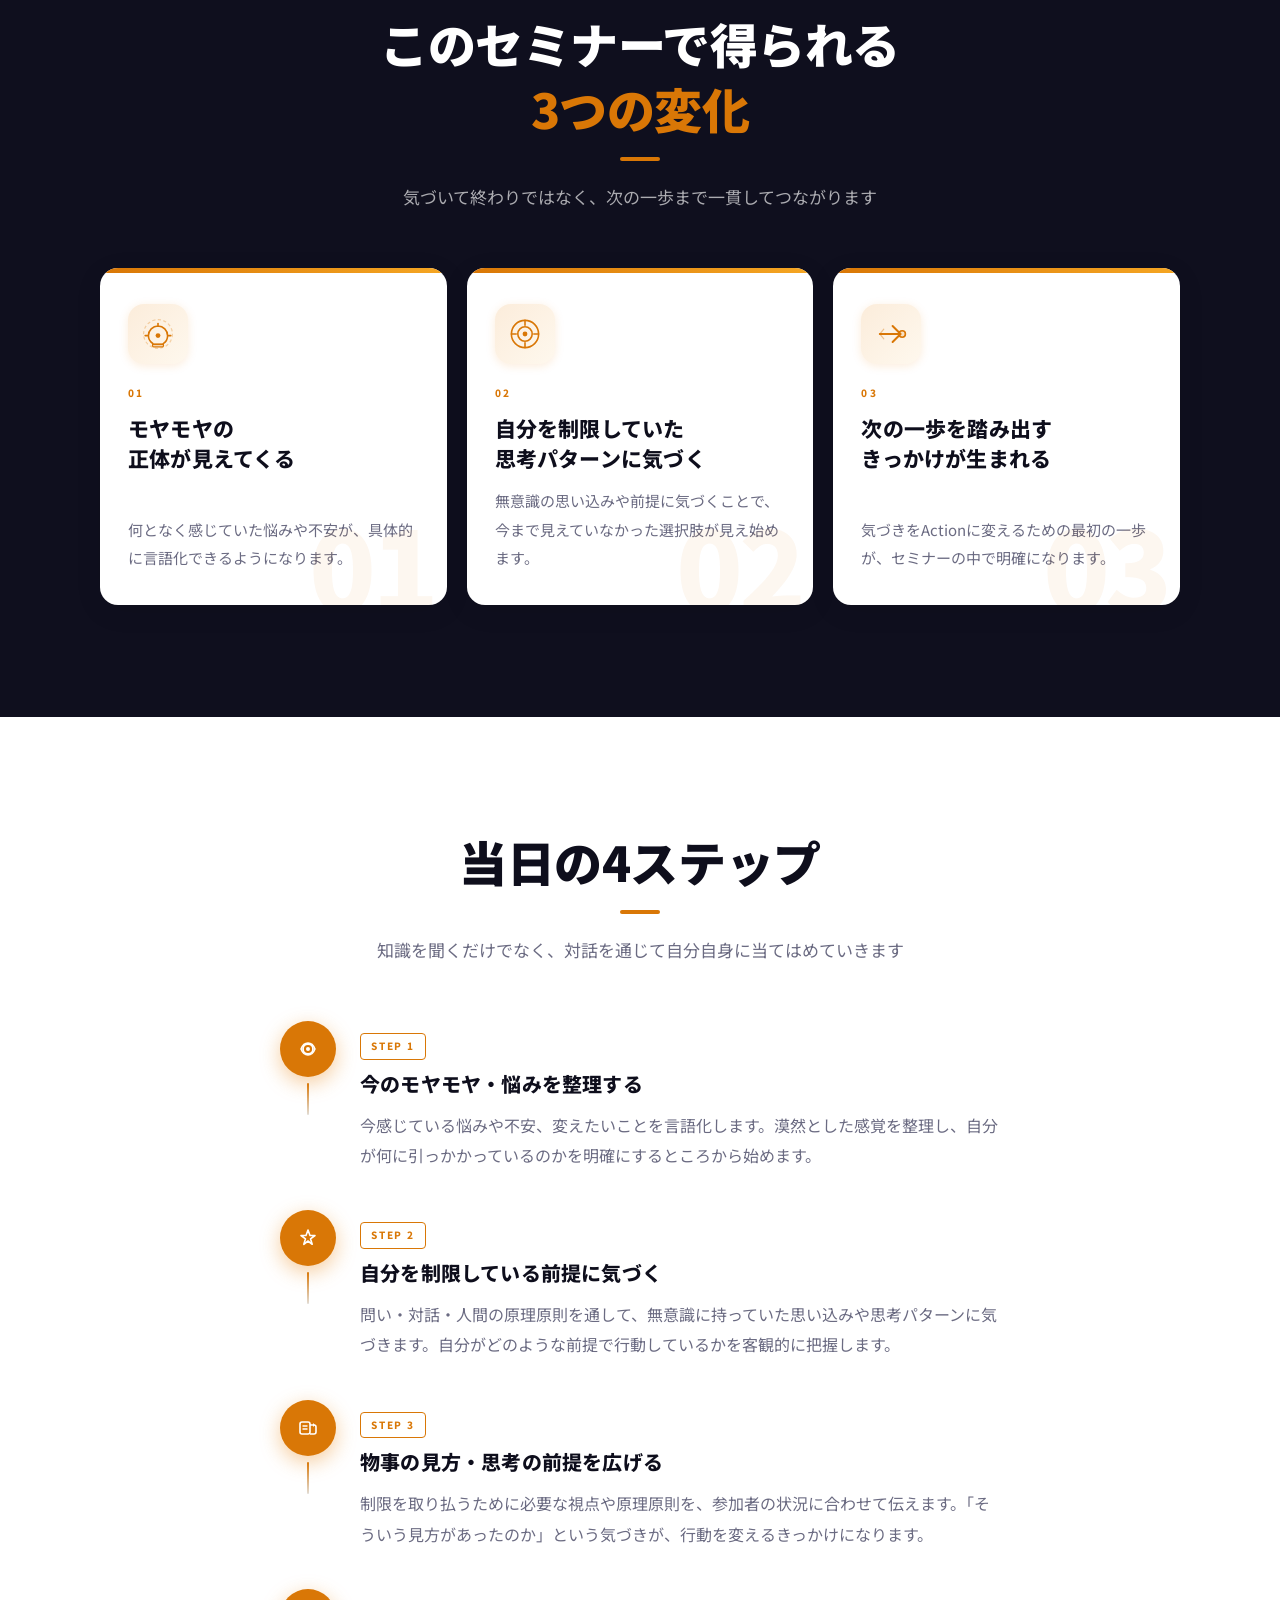
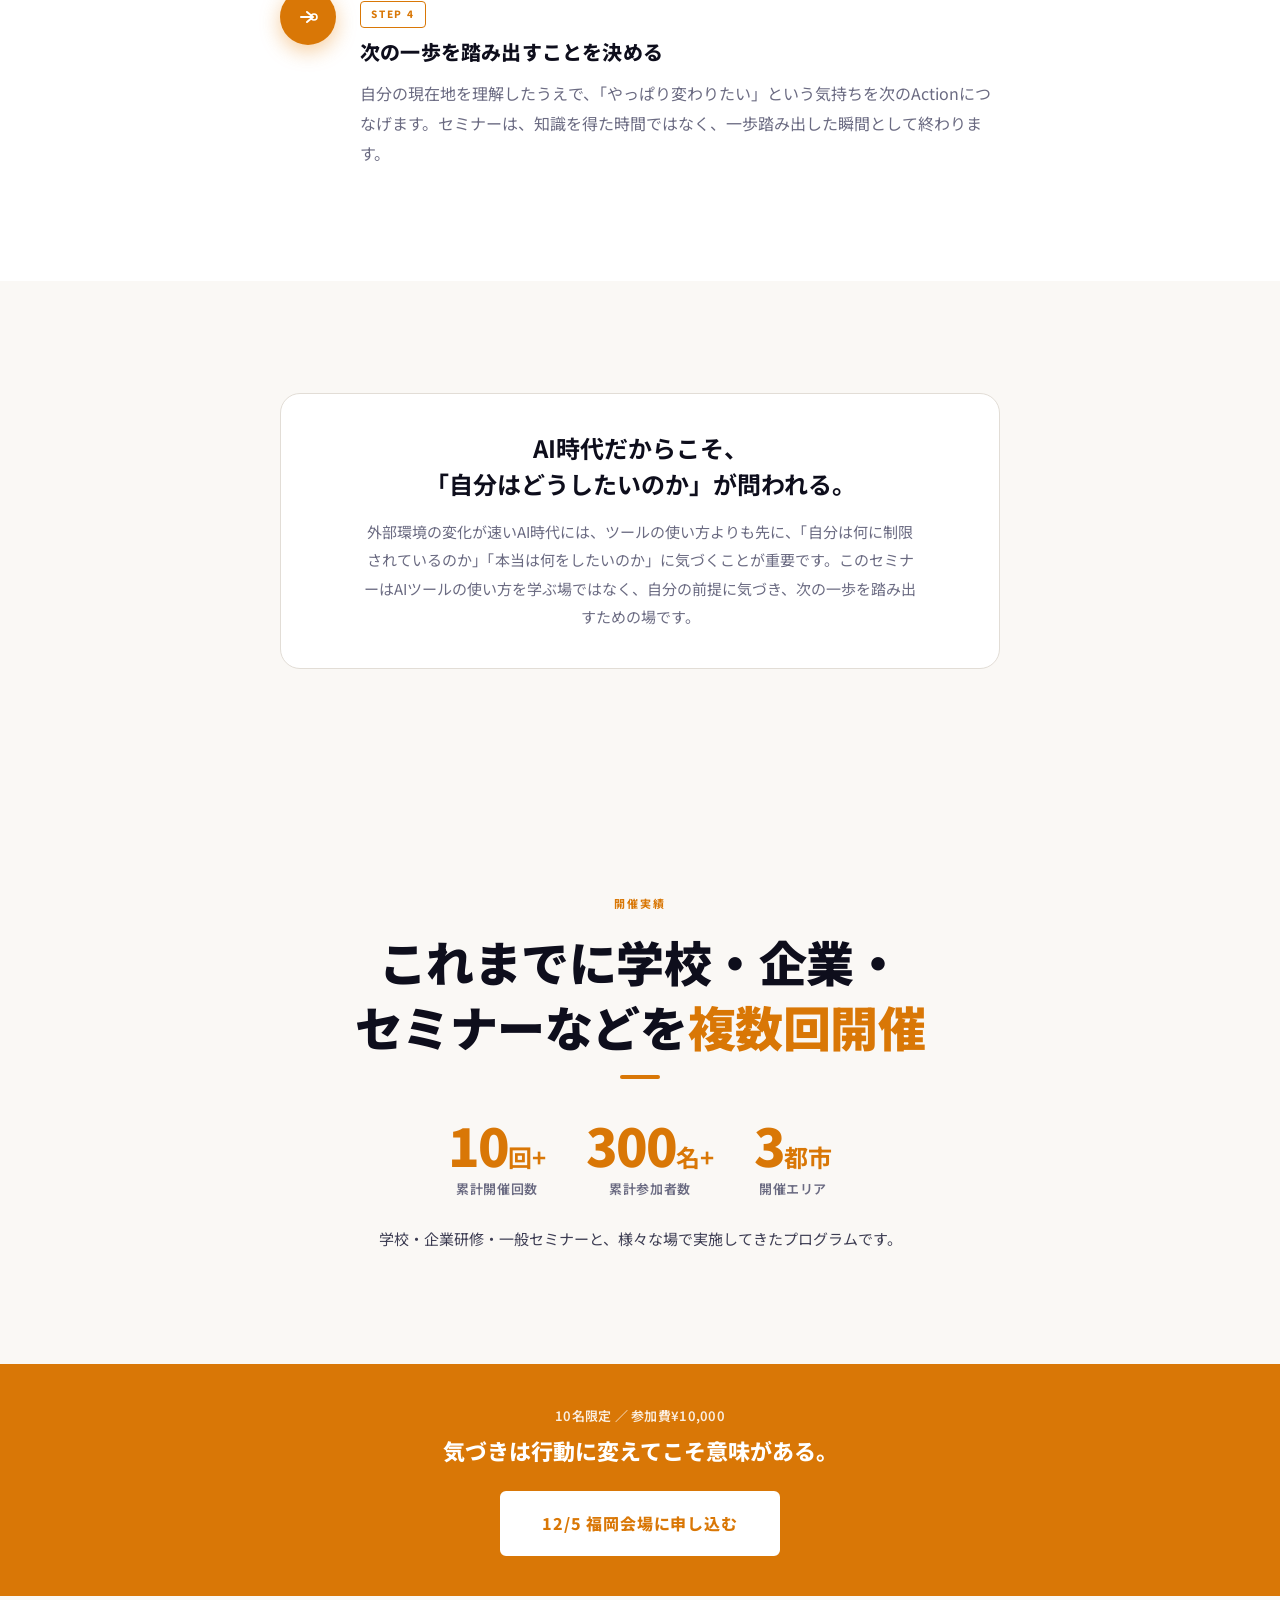
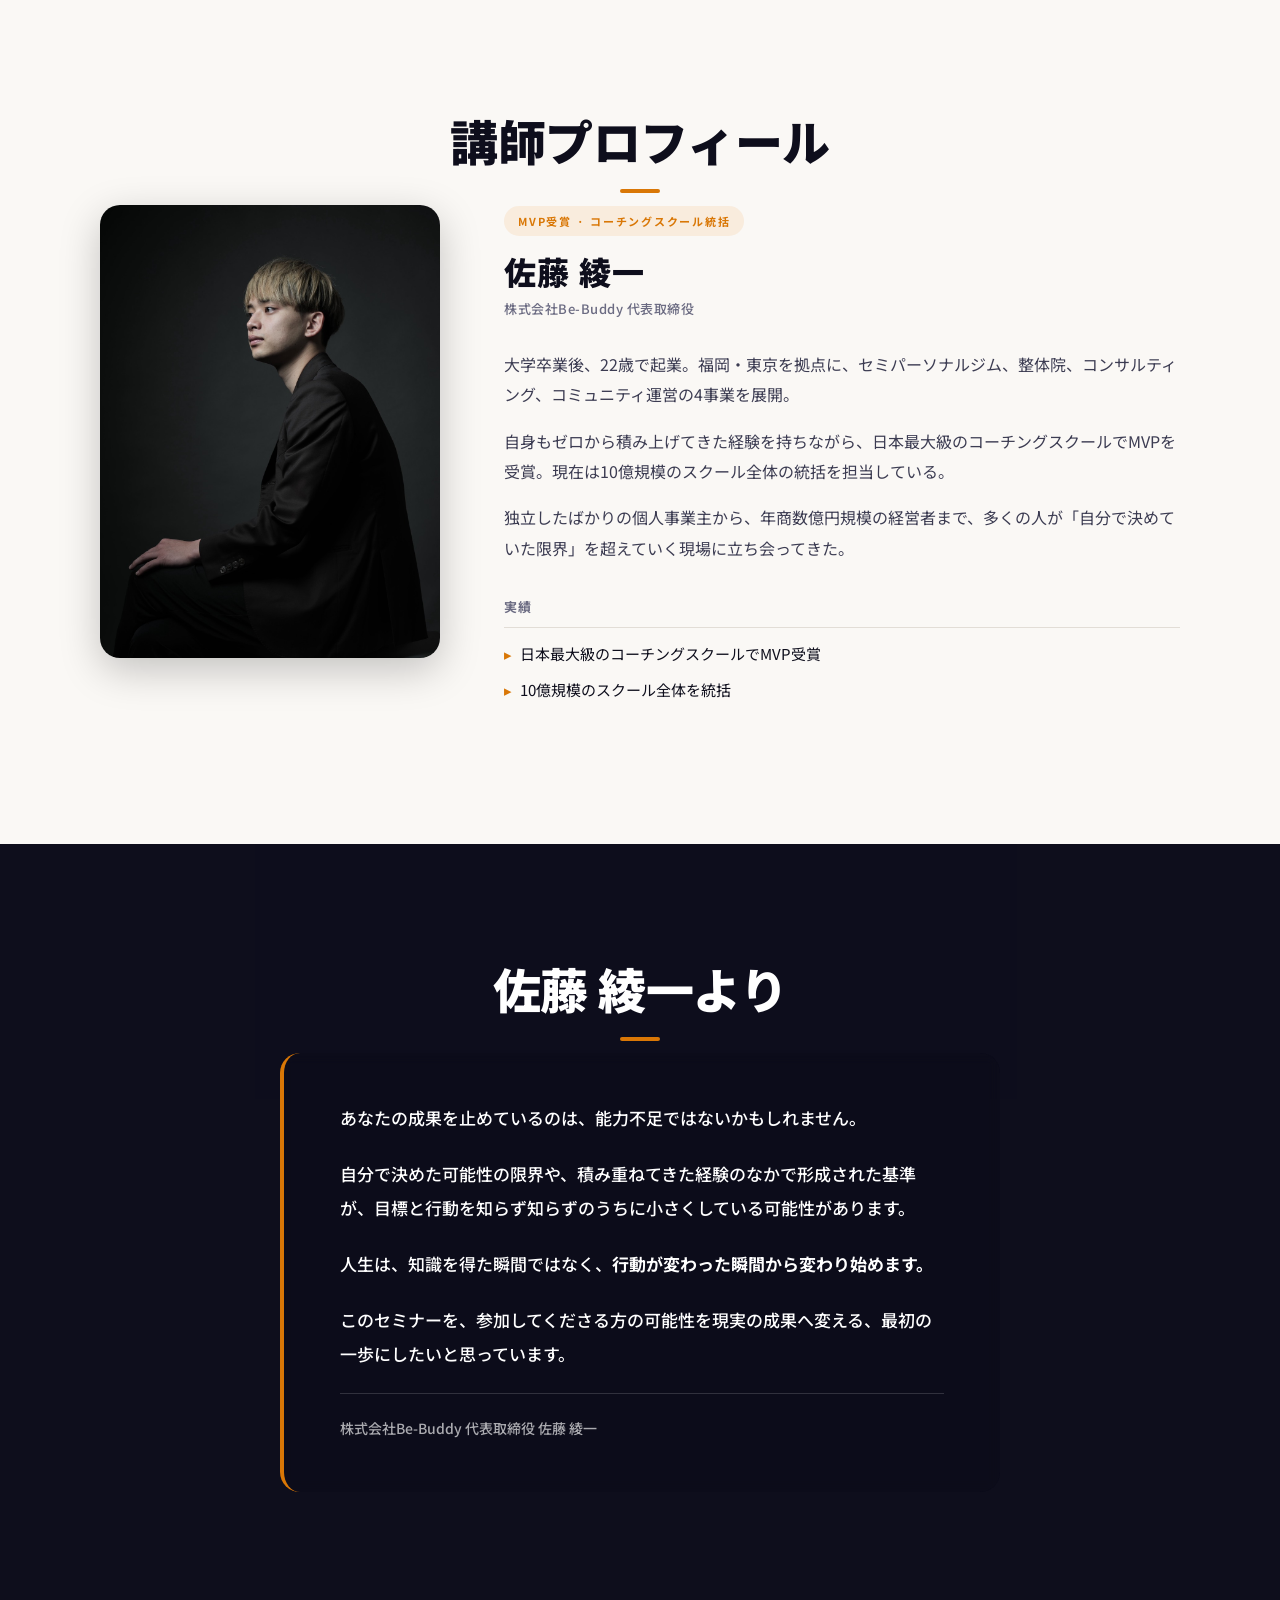
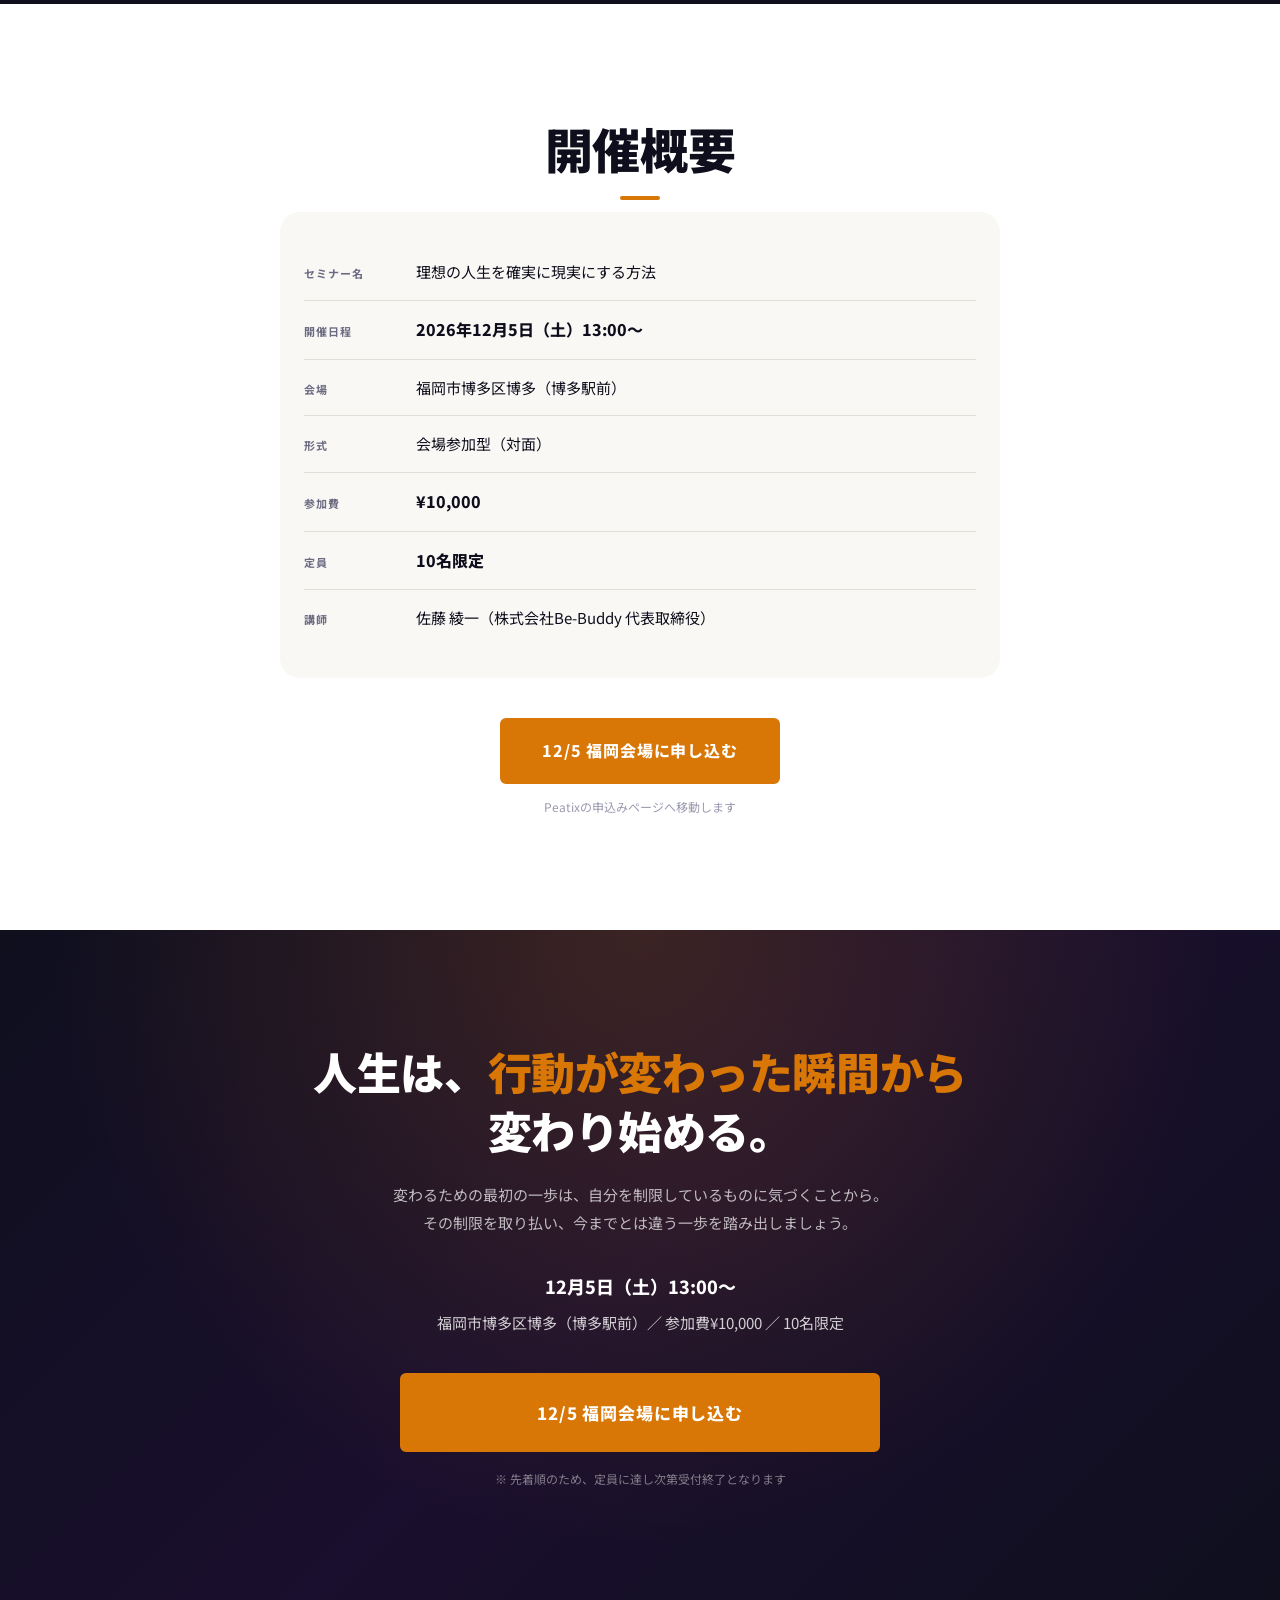
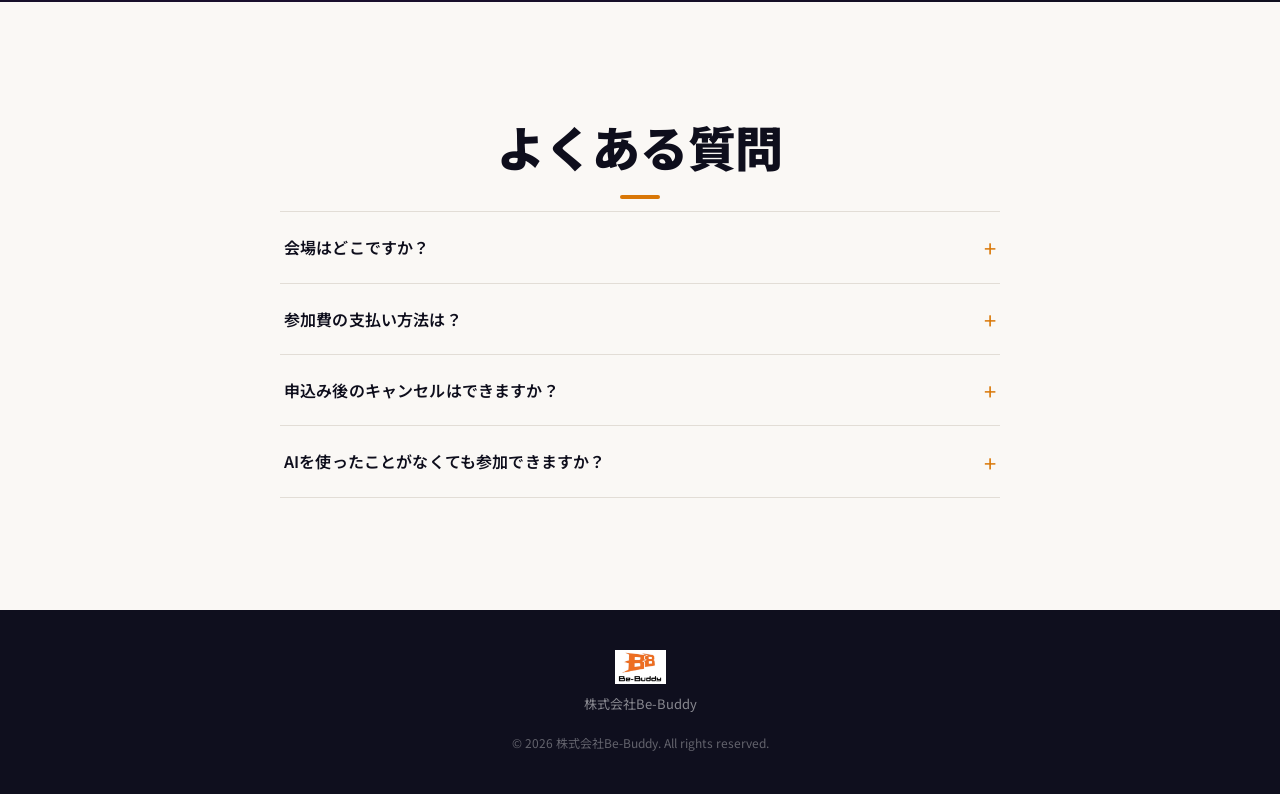
==== commit 0d74a5be: "見出しを2行に・カラーをアンバーゴールドに最適化 Co-Authored-By: Claude Sonnet 4.6 <noreply@anthropic.com>" ====
--- a/offline.html
+++ b/offline.html
@@ -94,8 +94,7 @@
 
           <h1 class="hero__heading">
             <span class="hero__heading-line">理想の人生を</span>
-            <span class="hero__heading-line">確実に現実に</span>
-            <span class="hero__heading-line text-accent">する方法</span>
+            <span class="hero__heading-line text-accent">確実に現実にする方法</span>
           </h1>
 
           <p class="hero__subtitle">漠然とした悩みや不安の正体に気づく、体験・参加型セミナー</p>
--- a/styles.css
+++ b/styles.css
@@ -3,9 +3,9 @@
    ========================================================================== */
 :root {
   /* Colors */
-  --color-primary: #E8820C;
-  --color-primary-dark: #C96D00;
-  --color-primary-light: rgba(232, 130, 12, 0.10);
+  --color-primary: #D97706;
+  --color-primary-dark: #B45309;
+  --color-primary-light: rgba(217, 119, 6, 0.10);
   --color-bg: #FFFFFF;
   --color-bg-sub: #FAF8F5;
   --color-bg-dark: #0F0F1E;
@@ -14,7 +14,7 @@
   --color-text-sub: #6B6B82;
   --color-text-light: #9999B0;
   --color-border: #E2DDD6;
-  --color-accent: #E8820C;
+  --color-accent: #D97706;
 
   /* Typography */
   --font-base: 'Noto Sans JP', 'Hiragino Sans', 'Yu Gothic', sans-serif;
@@ -1581,6 +1581,10 @@
   letter-spacing: 0.01em;
 }
 
+.photo-section {
+  background: var(--color-bg);
+}
+
 .event-photo-wrap { text-align: center; }
 
 .event-photo {
@@ -1596,6 +1600,12 @@
   margin-top: 12px;
   font-size: 12px;
   color: var(--color-text-light);
+}
+
+@media (max-width: 640px) {
+  .event-photo {
+    object-position: center 30%;
+  }
 }
 
 /* ==========================================================================
@@ -1780,7 +1790,11 @@
 }
 
 /* Survey originals */
-.survey-originals { text-align: center; }
+.survey-originals {
+  text-align: center;
+  margin-top: 40px;
+  padding-bottom: 8px;
+}
 
 .survey-originals__label {
   font-size: 12px;
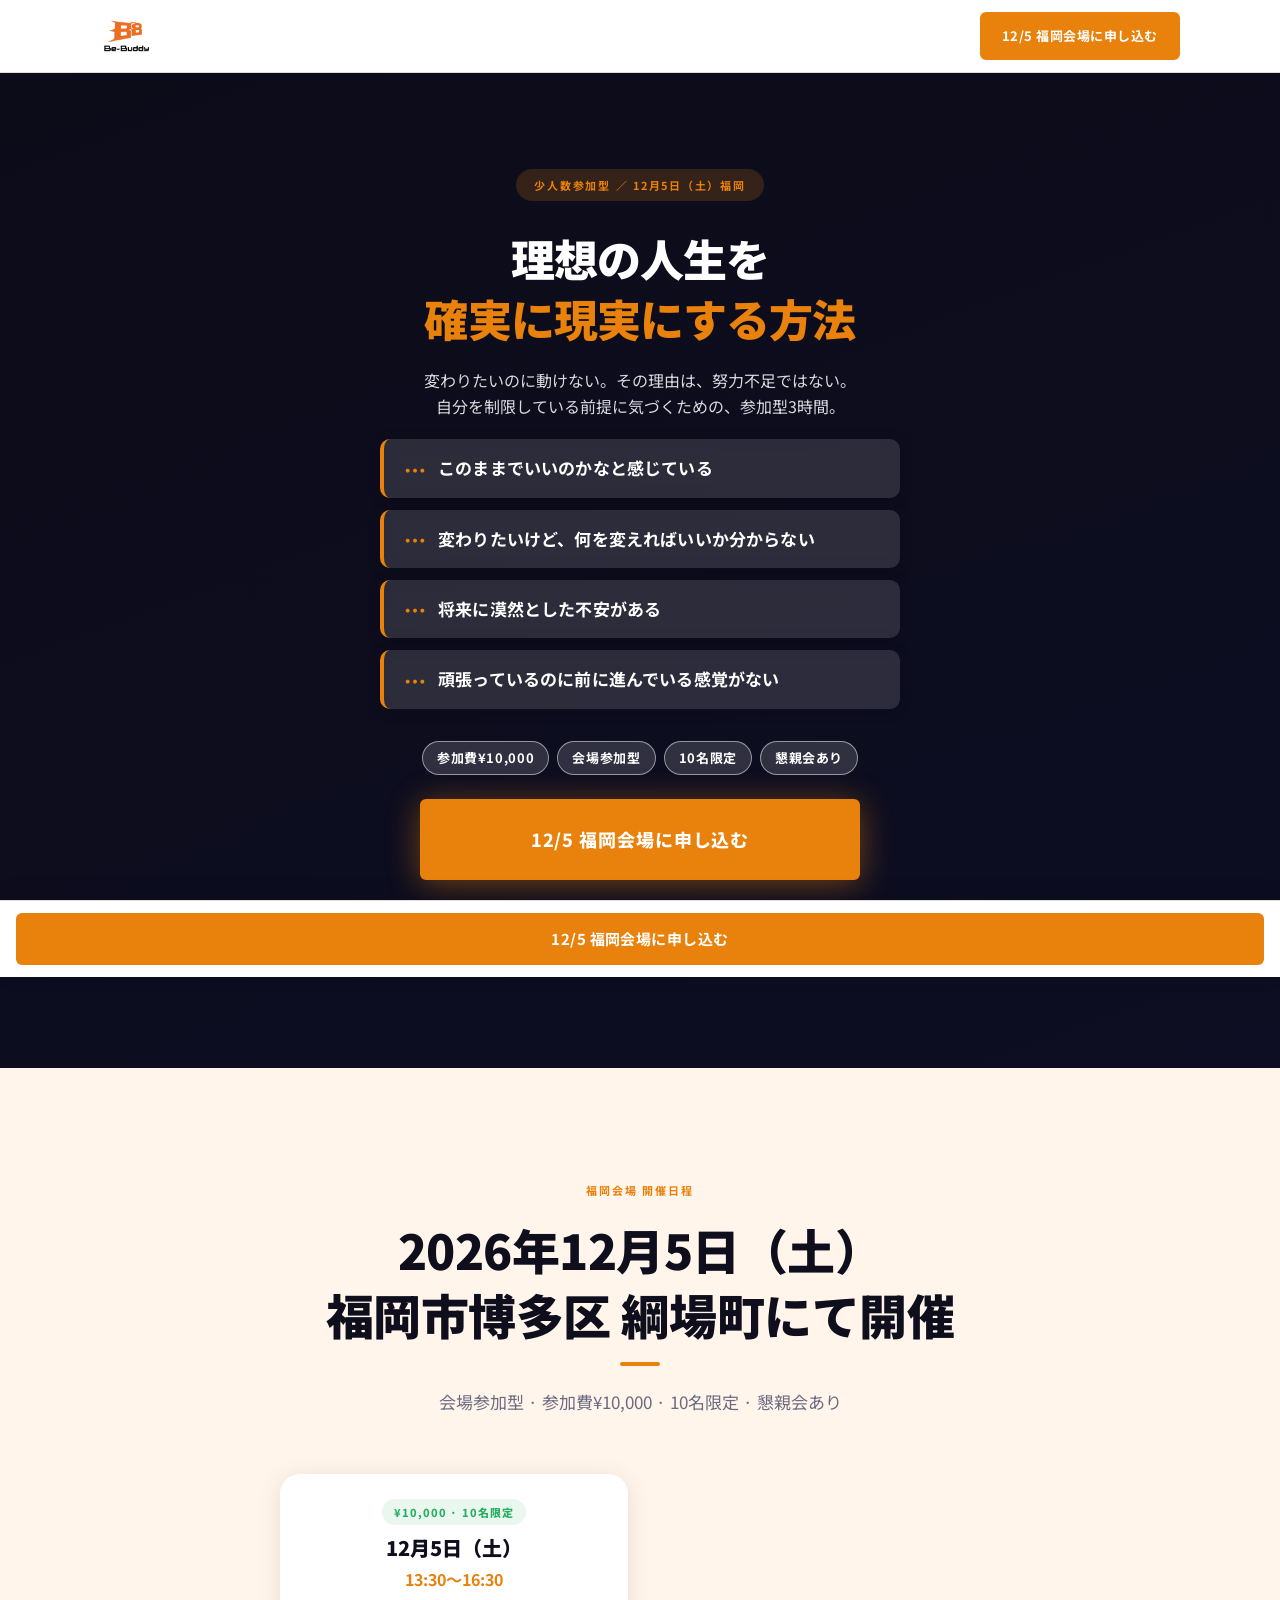
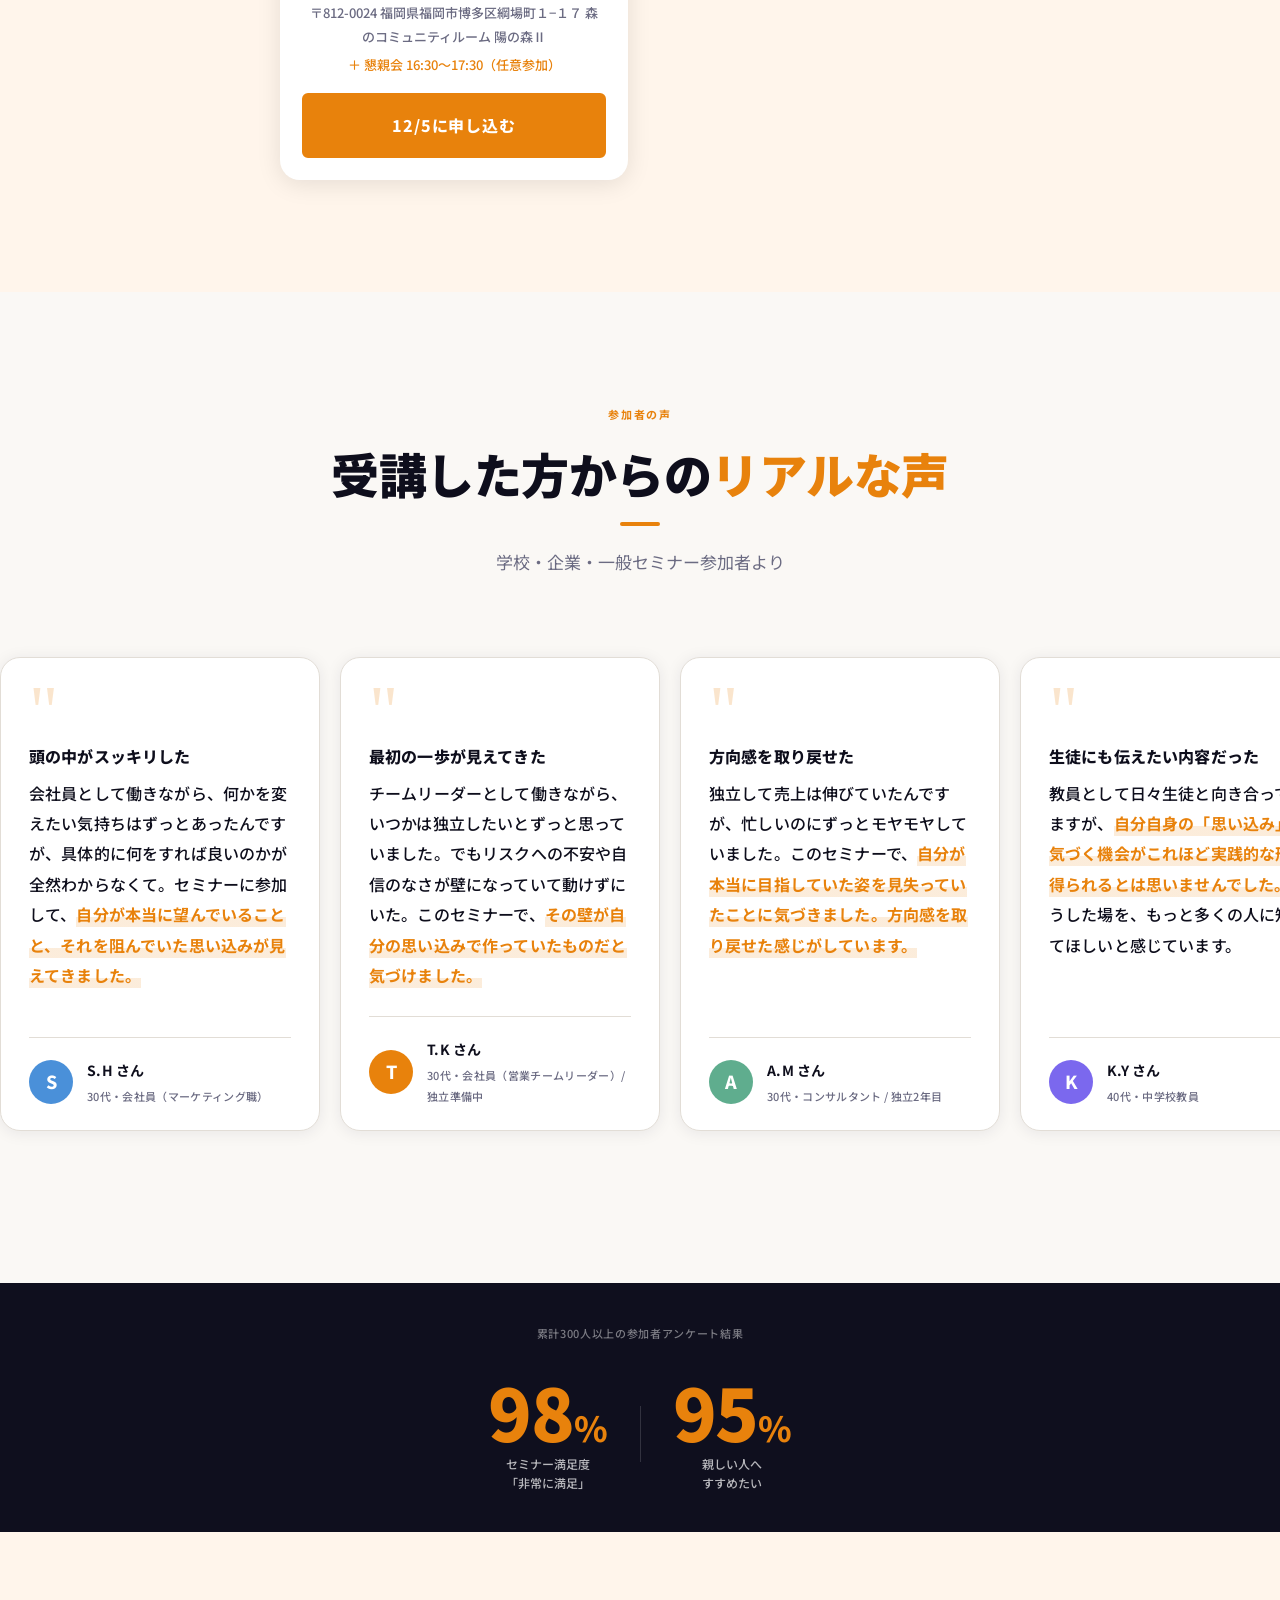
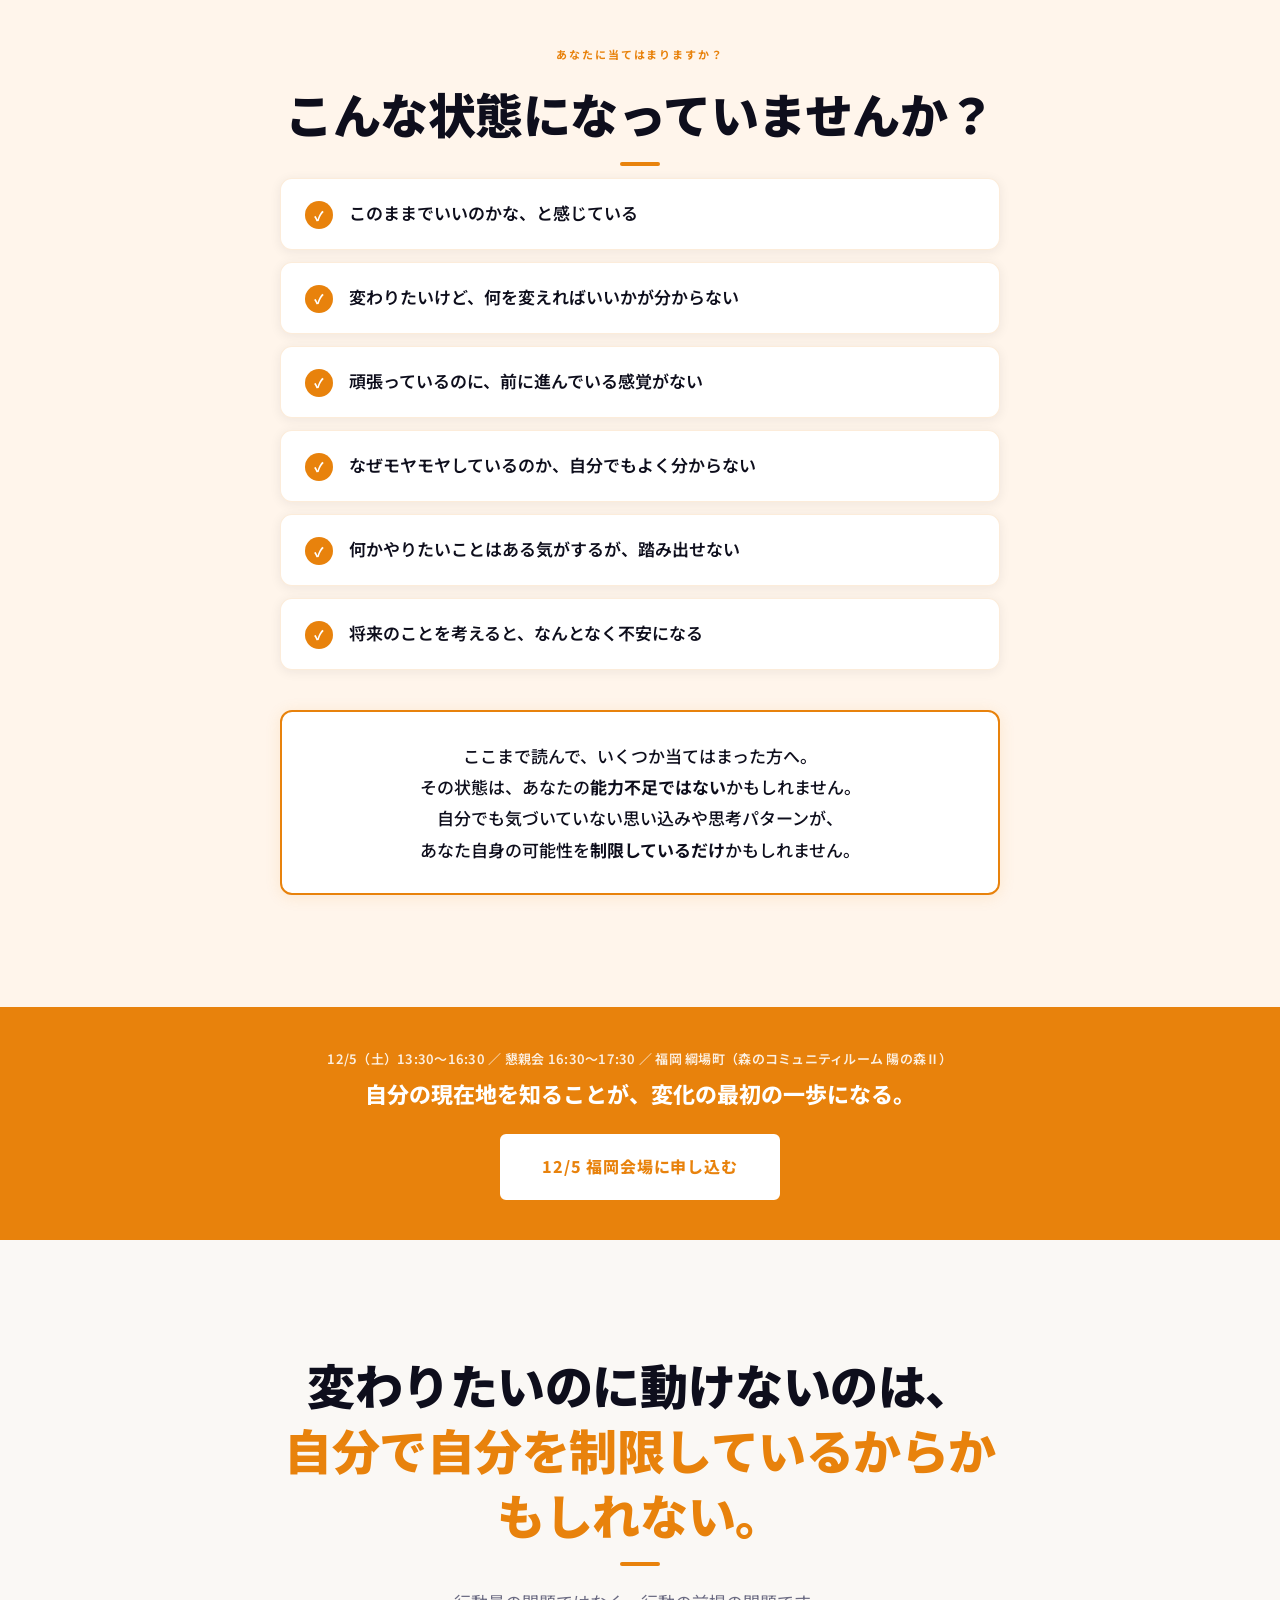
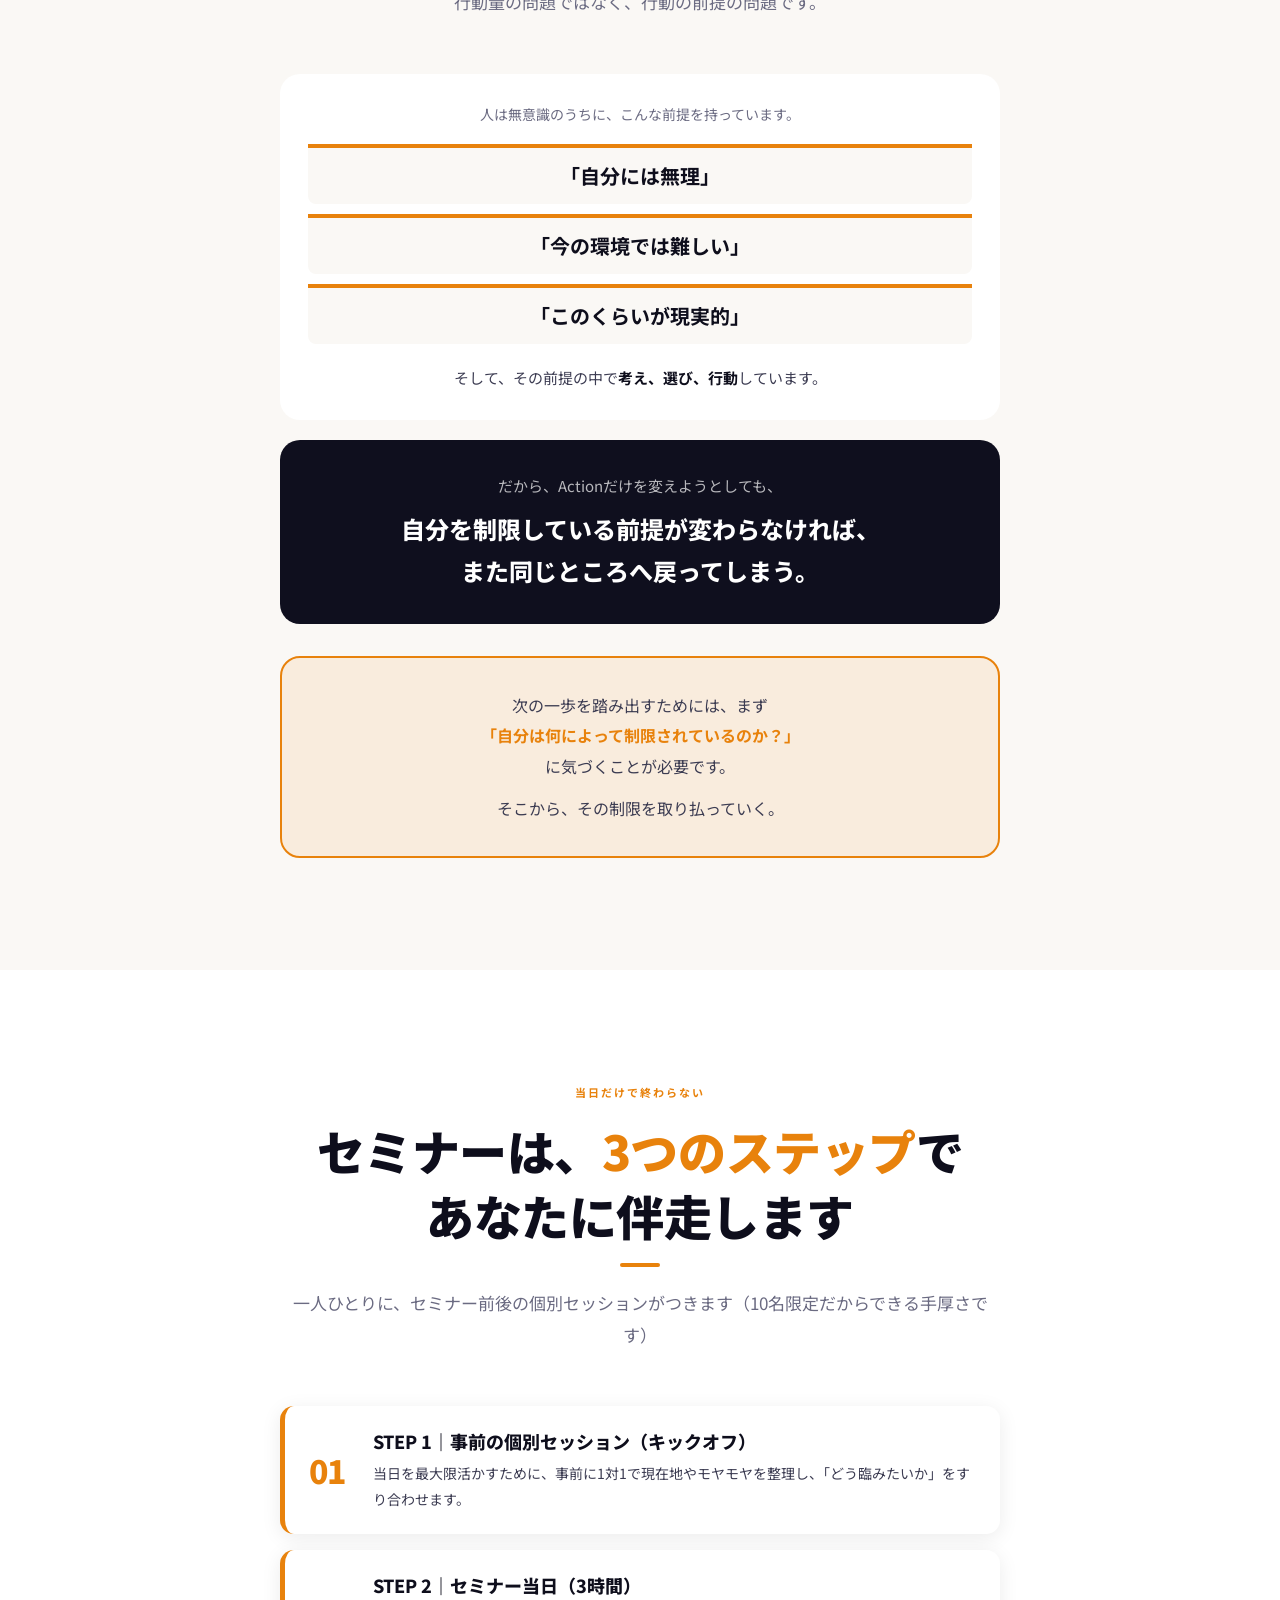
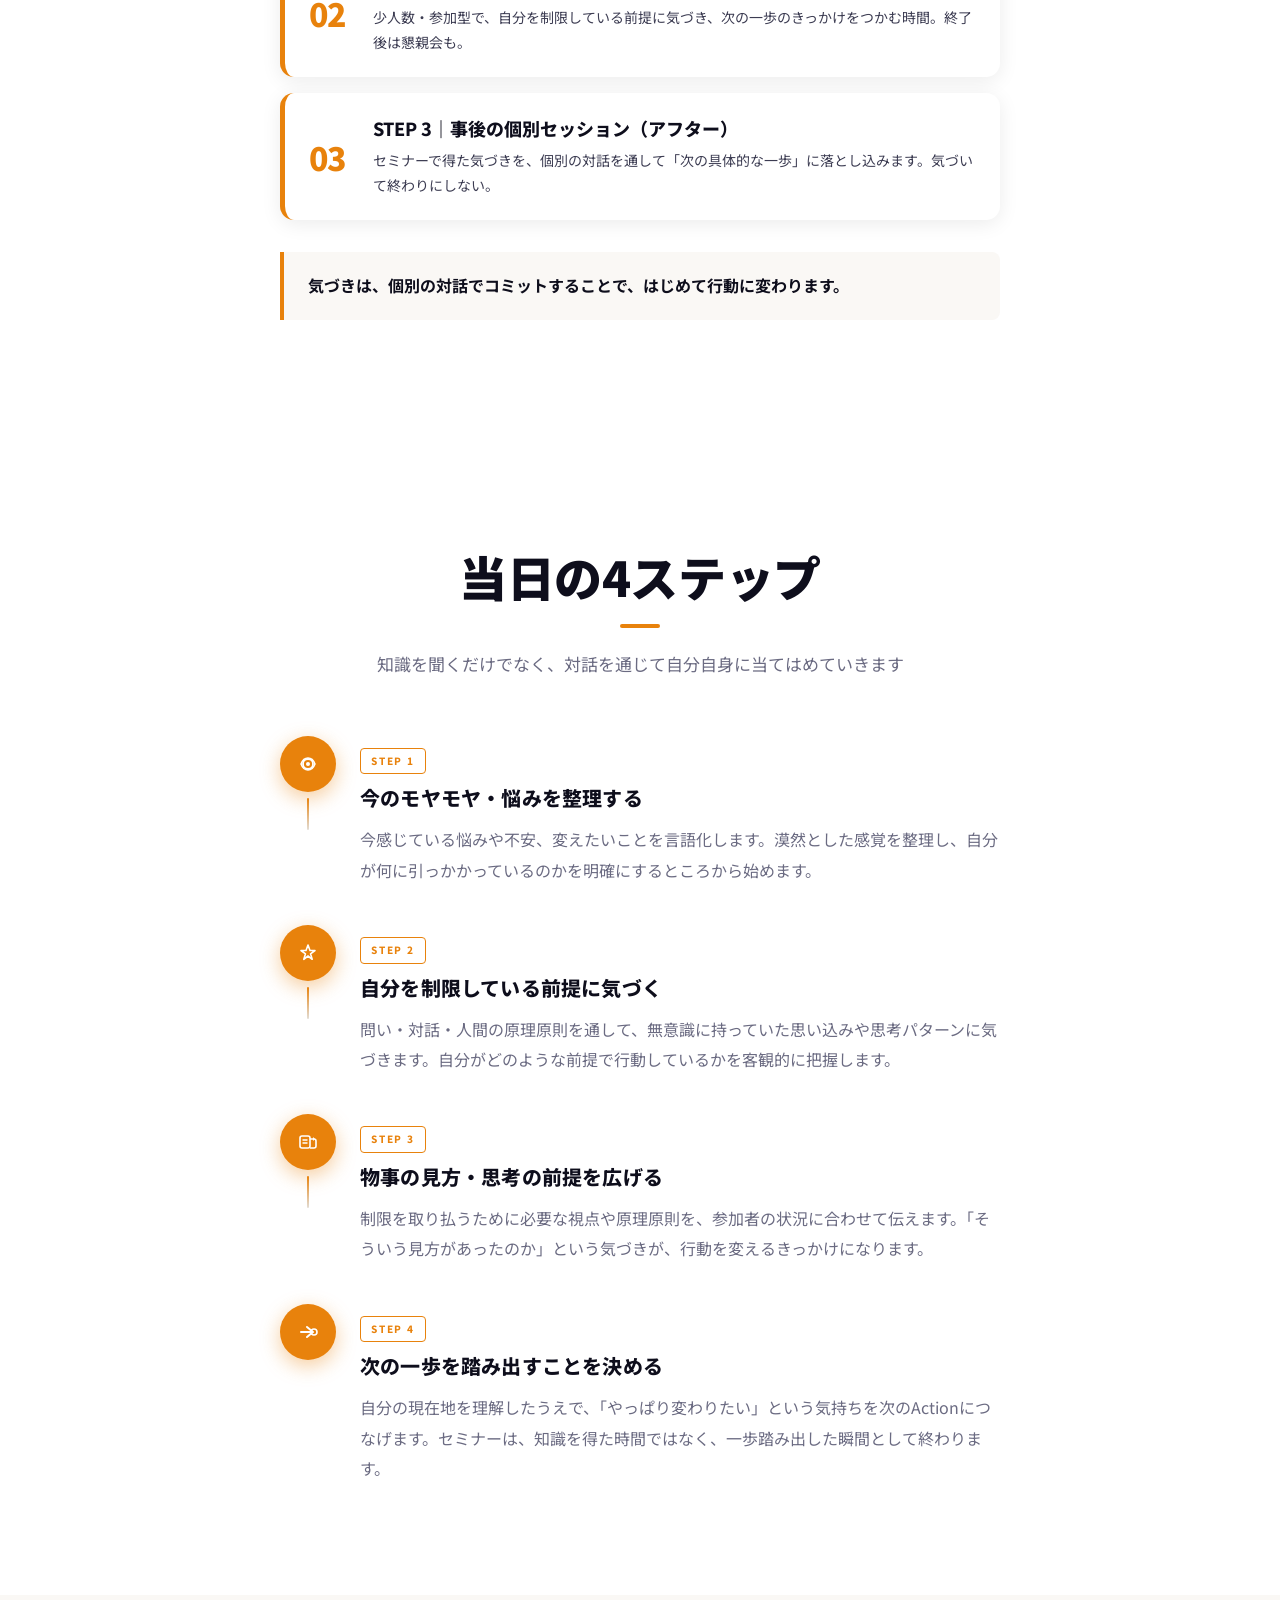
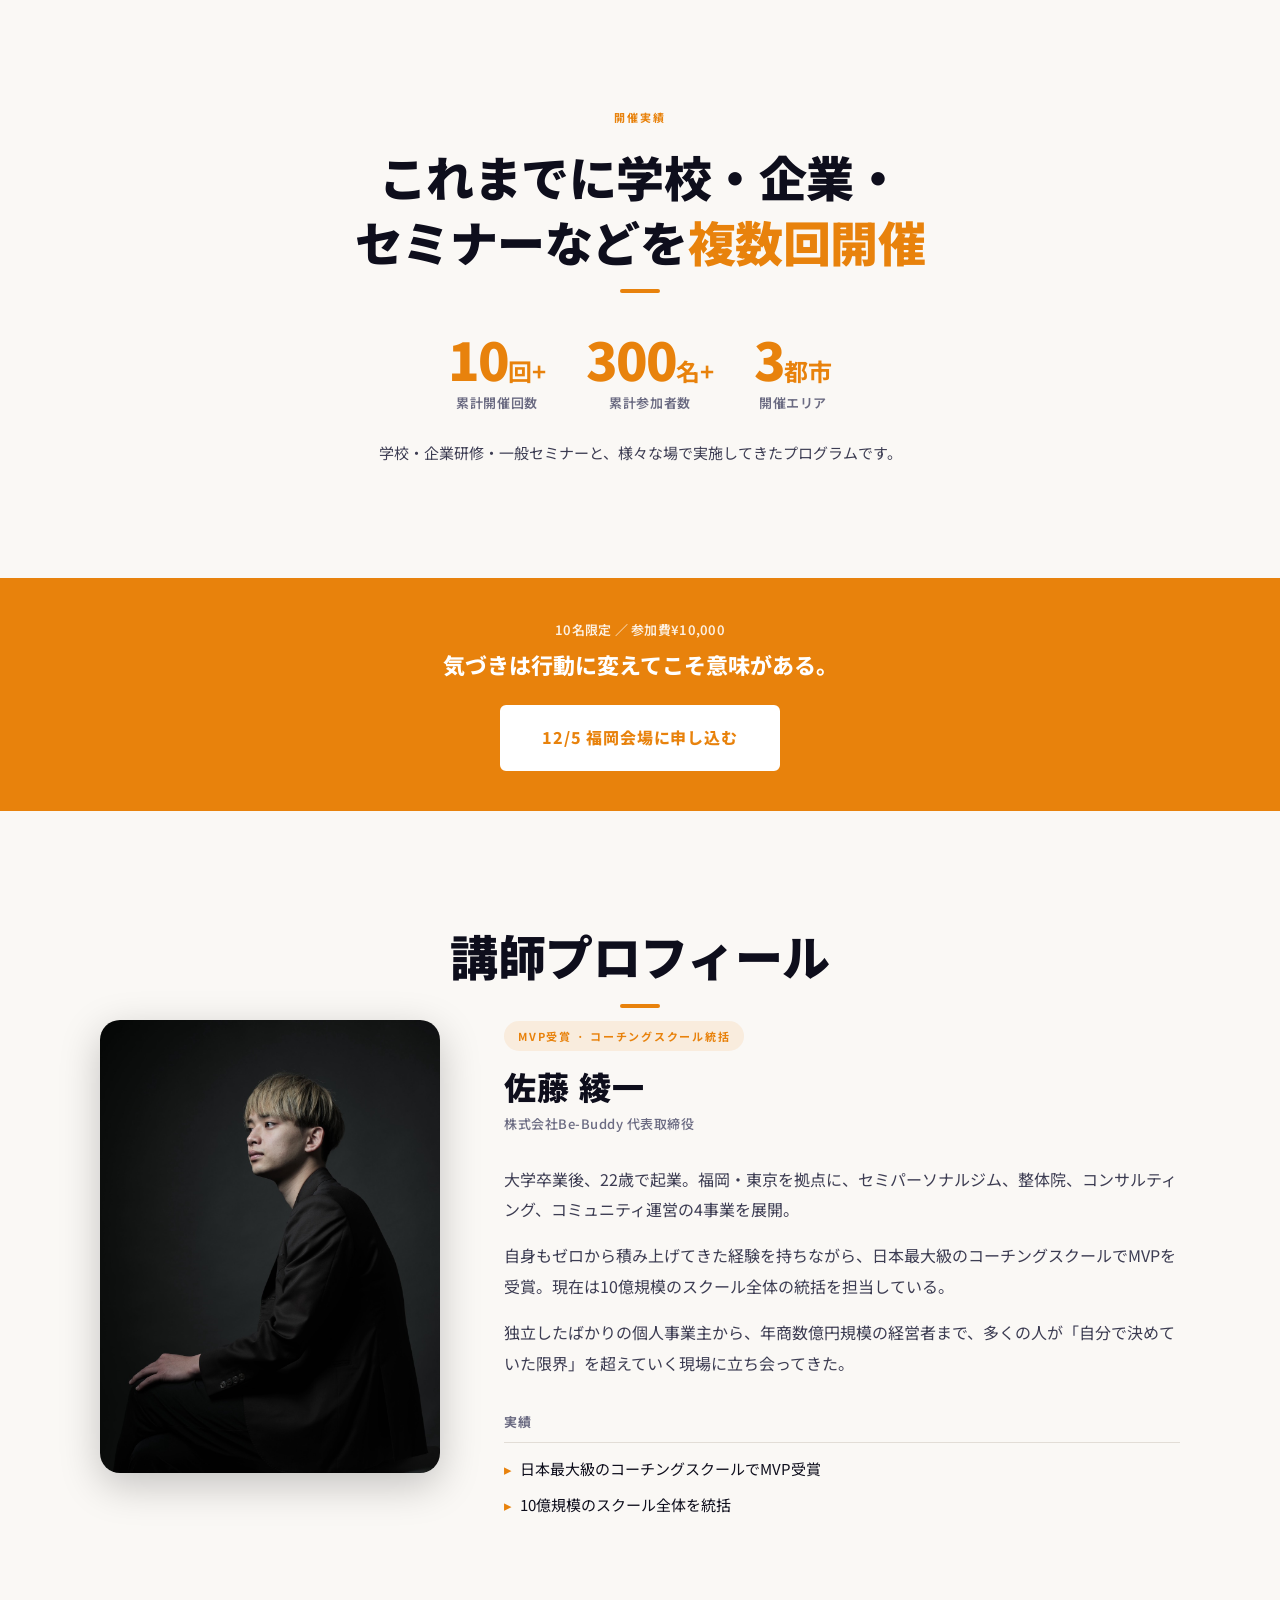
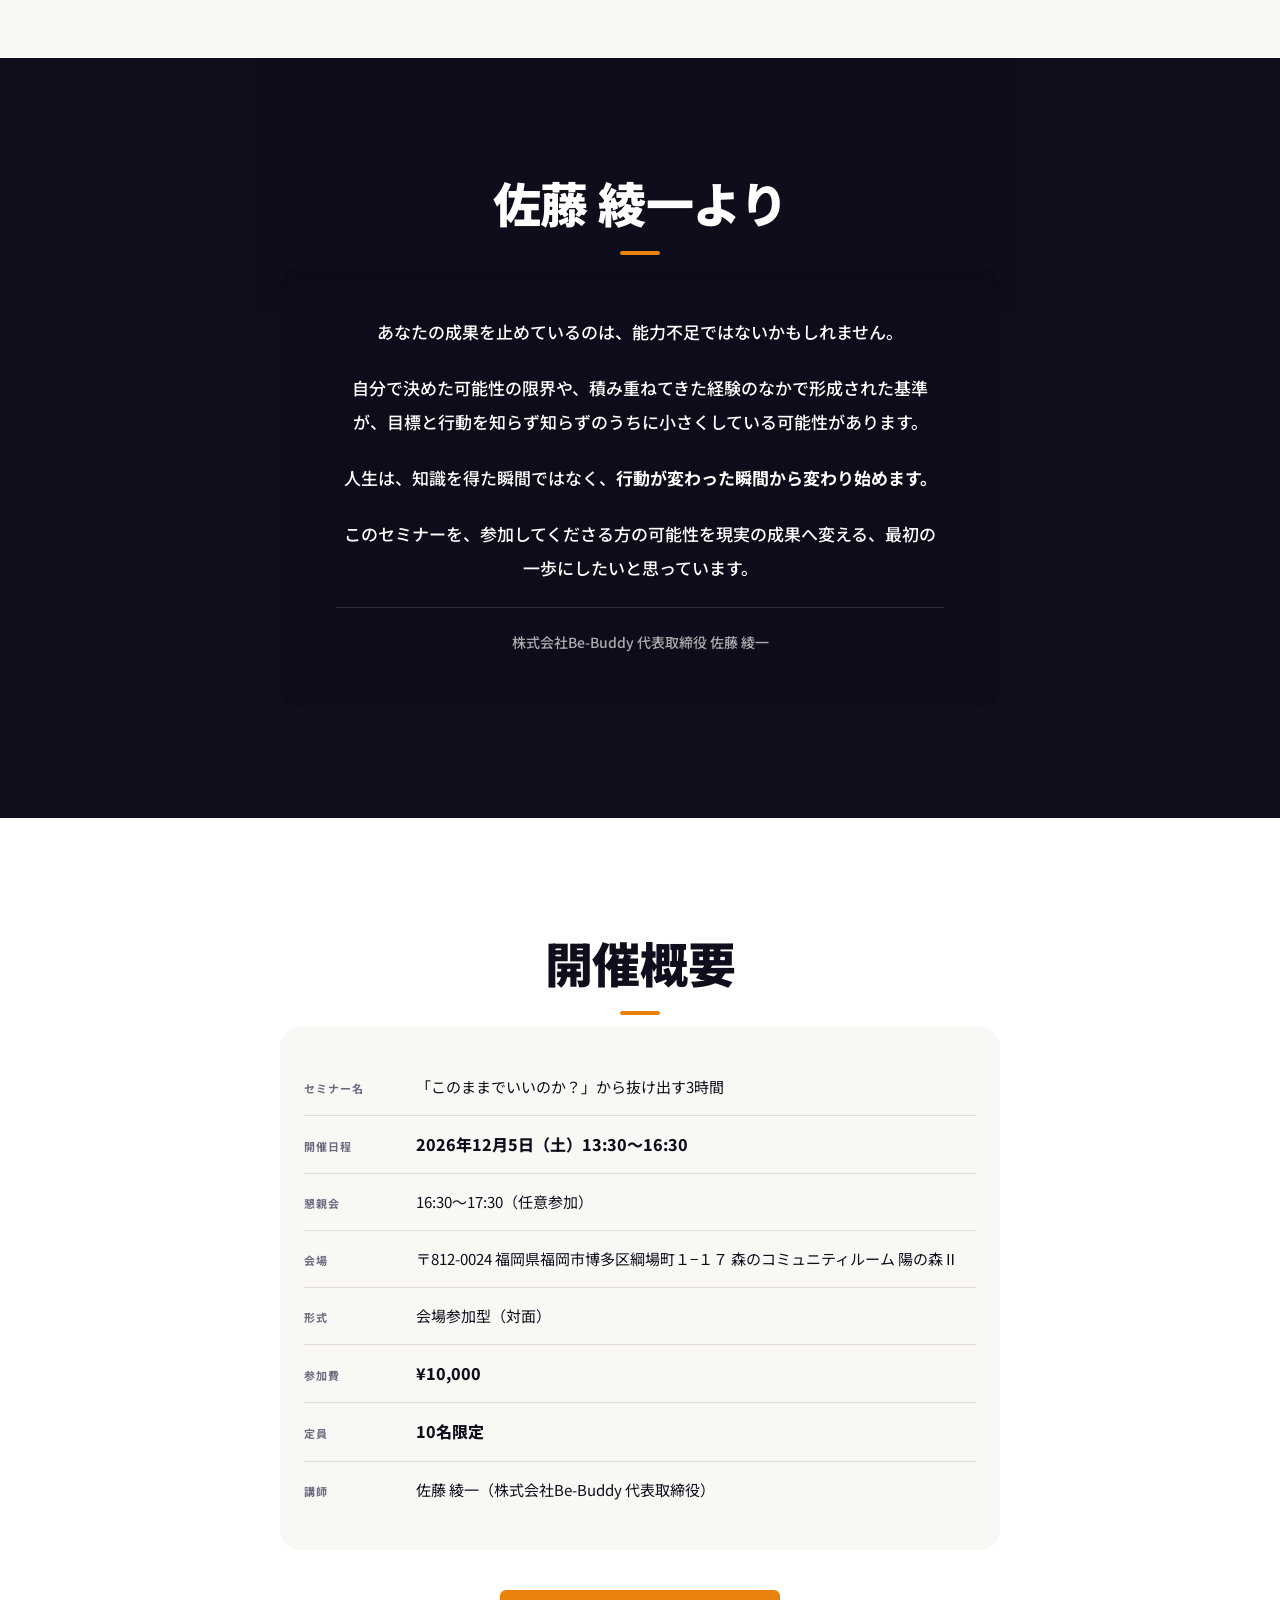
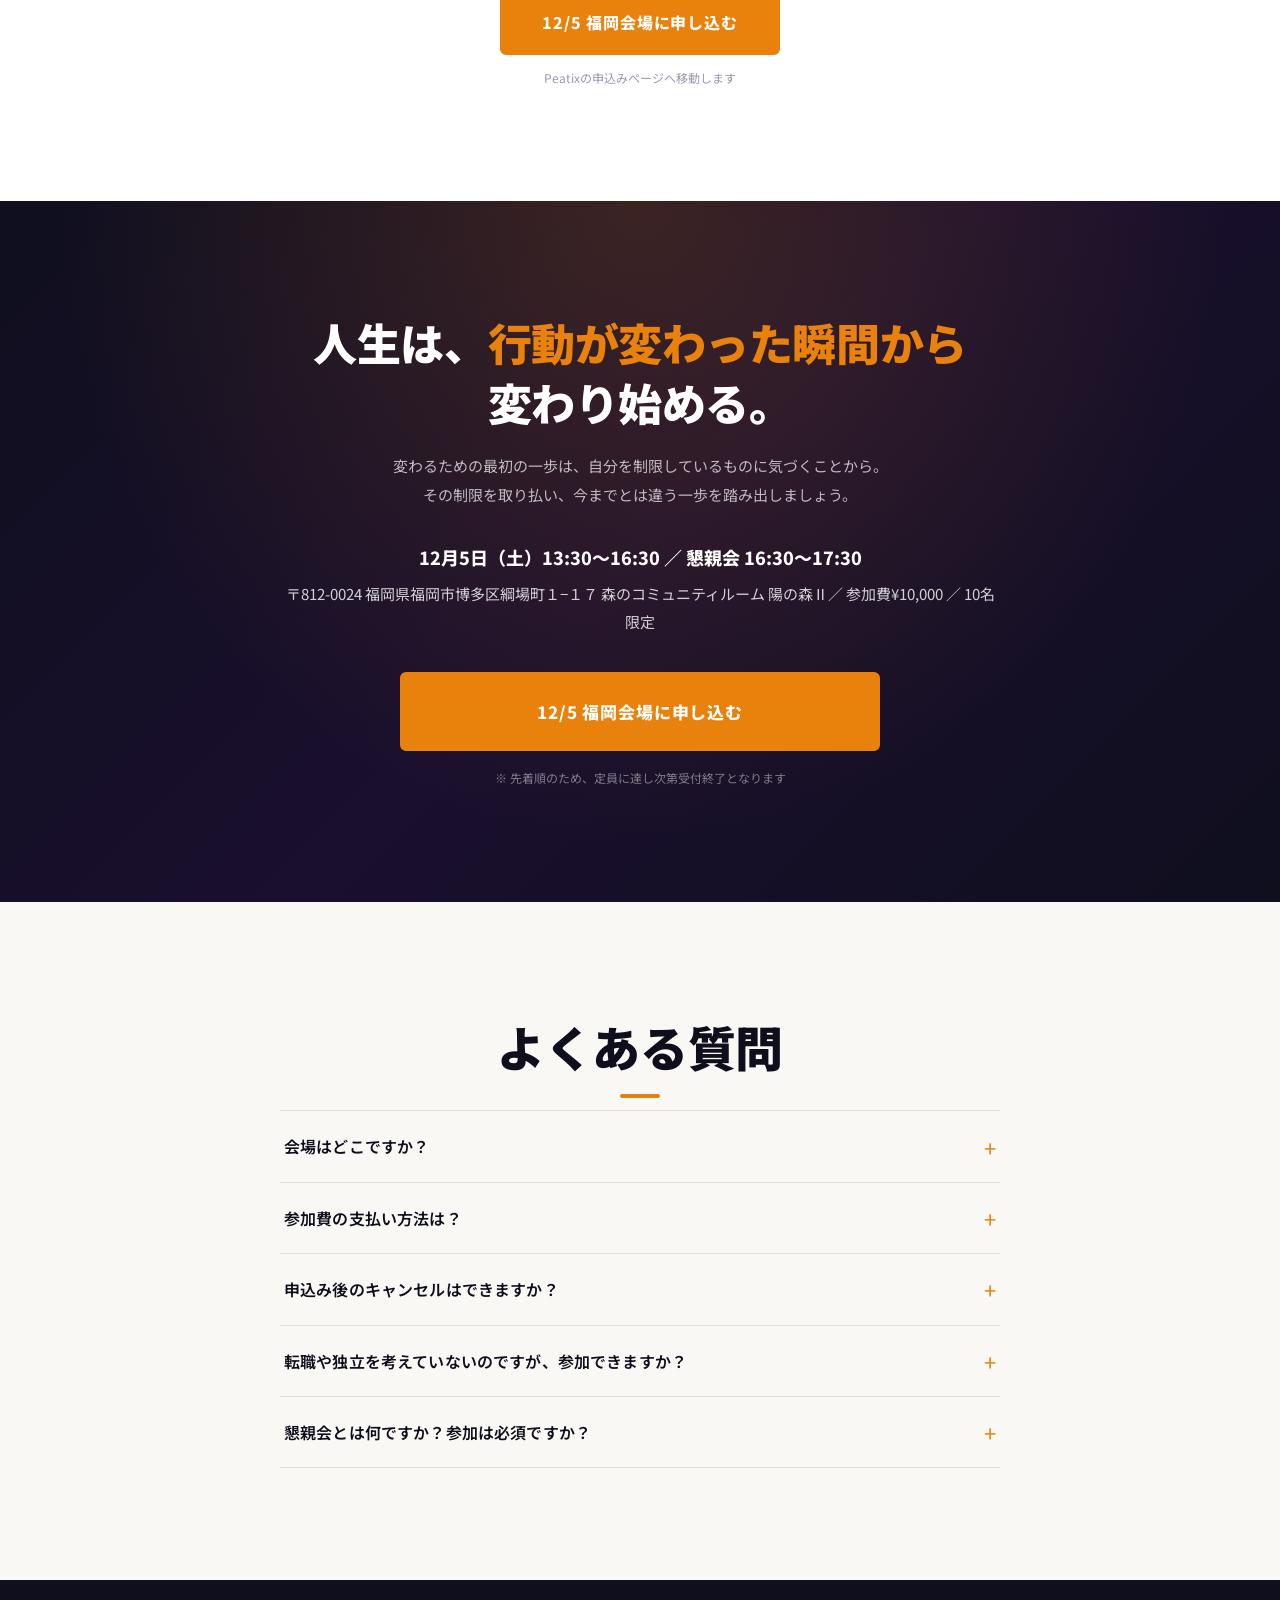
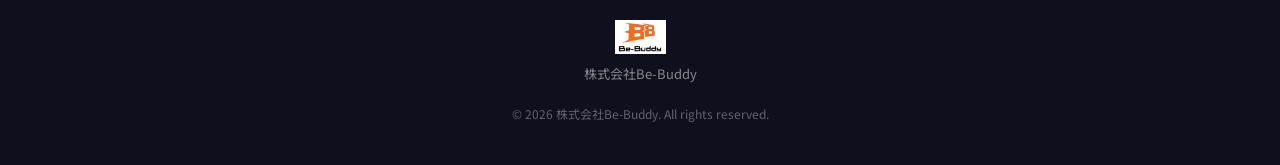
==== commit 7dd9d429: "オフラインLP大幅更新：セクション整理・デザイン統一・会場情報反映 - オンラインLPに合わせてセクション構成を整理（不要セクション削除） - 受講者の声・TRUSTストリップをEMPATHYセクショ" ====
--- a/offline.html
+++ b/offline.html
@@ -3,26 +3,26 @@
 <head>
   <meta charset="UTF-8">
   <meta name="viewport" content="width=device-width, initial-scale=1.0">
-  <title>理想の人生を確実に現実にする方法 | 福岡会場セミナー 2026年12月</title>
-  <meta name="description" content="漠然とした悩みや不安の正体に気づく、体験・参加型セミナー。自分を制限している思い込みや思考パターンに気づき、次の一歩を踏み出す時間。2026年12月5日（土）福岡会場開催。参加費¥10,000。10名限定。">
+  <title>「このままでいいのか？」から抜け出す3時間 | 少人数参加型セミナー 2026年12月5日 福岡</title>
+  <meta name="description" content="仕事と人生の現在地を知り、これからの一歩を決める少人数参加型セミナー。個人ワーク・対話・講師からの直接フィードバックで3時間を過ごします。2026年12月5日（土）福岡・博多開催。参加費¥10,000。10名限定。">
 
   <!-- OGP -->
-  <meta property="og:title" content="理想の人生を確実に現実にする方法">
-  <meta property="og:description" content="漠然とした悩みや不安の正体に気づく、体験・参加型セミナー。2026年12月5日（土）福岡会場開催。参加費¥10,000。10名限定。">
-  <meta property="og:image" content="https://be-buddy-seminar.vercel.app/assets/seminar-2026-10-15.png">
-  <meta property="og:url" content="https://seminar-lp-eight.vercel.app">
+  <meta property="og:title" content="「このままでいいのか？」から抜け出す3時間">
+  <meta property="og:description" content="仕事と人生の現在地を知り、これからの一歩を決める少人数参加型セミナー。2026年12月5日（土）福岡・博多開催。参加費¥10,000。10名限定。">
+  <meta property="og:image" content="https://be-buddy-seminar.vercel.app/assets/fukuoka-event.png">
+  <meta property="og:url" content="https://seminar-lp-eight.vercel.app/offline.html">
   <meta property="og:type" content="website">
   <meta property="og:locale" content="ja_JP">
   <meta property="og:site_name" content="Be-Buddy">
 
   <!-- Twitter Card -->
   <meta name="twitter:card" content="summary_large_image">
-  <meta name="twitter:title" content="理想の人生を確実に現実にする方法">
-  <meta name="twitter:description" content="漠然とした悩みや不安の正体に気づく、体験・参加型セミナー。2026年12月5日（土）福岡会場開催。参加費¥10,000。10名限定。">
-  <meta name="twitter:image" content="https://be-buddy-seminar.vercel.app/assets/seminar-2026-10-15.png">
+  <meta name="twitter:title" content="「このままでいいのか？」から抜け出す3時間">
+  <meta name="twitter:description" content="仕事と人生の現在地を知り、これからの一歩を決める少人数参加型セミナー。2026年12月5日（土）福岡・博多開催。10名限定。">
+  <meta name="twitter:image" content="https://be-buddy-seminar.vercel.app/assets/fukuoka-event.png">
 
   <!-- Canonical -->
-  <link rel="canonical" href="https://seminar-lp-eight.vercel.app">
+  <link rel="canonical" href="https://seminar-lp-eight.vercel.app/offline.html">
 
   <!-- Google Fonts -->
   <link rel="preconnect" href="https://fonts.googleapis.com">
@@ -36,17 +36,20 @@
   {
     "@context": "https://schema.org",
     "@type": "Event",
-    "name": "理想の人生を確実に現実にする方法（福岡会場 12/5）",
-    "startDate": "2026-12-05T13:00:00+09:00",
+    "name": "「このままでいいのか？」から抜け出す3時間（福岡会場 12/5）",
+    "startDate": "2026-12-05T13:30:00+09:00",
+    "endDate": "2026-12-05T17:30:00+09:00",
     "eventStatus": "https://schema.org/EventScheduled",
     "eventAttendanceMode": "https://schema.org/OfflineEventAttendanceMode",
     "location": {
       "@type": "Place",
-      "name": "福岡市博多区博多（博多駅前）",
+      "name": "森のコミュニティルーム 陽の森Ⅱ",
       "address": {
         "@type": "PostalAddress",
+        "streetAddress": "綱場町１−１７",
         "addressLocality": "福岡市博多区",
         "addressRegion": "福岡県",
+        "postalCode": "812-0024",
         "addressCountry": "JP"
       }
     },
@@ -90,14 +93,14 @@
       <div class="container">
         <div class="hero__inner">
 
-          <p class="hero__eyebrow">AI時代の参加型実践ワークショップ</p>
+          <p class="hero__eyebrow">少人数参加型 ／ 12月5日（土）福岡</p>
 
           <h1 class="hero__heading">
             <span class="hero__heading-line">理想の人生を</span>
             <span class="hero__heading-line text-accent">確実に現実にする方法</span>
           </h1>
 
-          <p class="hero__subtitle">漠然とした悩みや不安の正体に気づく、体験・参加型セミナー</p>
+          <p class="hero__subtitle">変わりたいのに動けない。<br class="br-sp">その理由は、努力不足ではない。<br>自分を制限している前提に<br class="br-sp">気づくための、参加型3時間。</p>
 
           <ul class="hero__pain-list" aria-label="こんな状態ではありませんか">
             <li>このままでいいのかなと感じている</li>
@@ -110,12 +113,13 @@
             <span class="hero__badge">参加費¥10,000</span>
             <span class="hero__badge">会場参加型</span>
             <span class="hero__badge">10名限定</span>
+            <span class="hero__badge">懇親会あり</span>
           </div>
 
           <a href="#" class="btn btn--primary btn--xl hero__cta" data-cta-location="hero" target="_blank" rel="noopener noreferrer">
             12/5 福岡会場に申し込む
           </a>
-          <p class="hero__event-line">12/5（土）13:00〜 ／ 福岡 博多駅前</p>
+          <p class="hero__event-line">12/5（土）13:30〜16:30 ／ 懇親会 16:30〜17:30 ／ 福岡 綱場町（森のコミュニティルーム 陽の森Ⅱ）</p>
           <p class="hero__capacity-note">※ 10名限定。定員に達し次第、受付終了となります。</p>
 
         </div>
@@ -127,18 +131,19 @@
     <section class="section schedule-banner" id="offline-schedule" aria-labelledby="schedule-banner-heading">
       <div class="container container--narrow">
         <p class="section-eyebrow">福岡会場 開催日程</p>
-        <h2 id="schedule-banner-heading" class="section-heading">2026年12月5日（土）<br>福岡 博多駅前にて開催</h2>
-        <p class="section-lead">会場参加型 · 参加費¥10,000 · 10名限定</p>
+        <h2 id="schedule-banner-heading" class="section-heading">2026年12月5日（土）<br>福岡市博多区 綱場町にて開催</h2>
+        <p class="section-lead">会場参加型 · 参加費¥10,000 · 10名限定 · 懇親会あり</p>
 
         <!-- 個別日程カード -->
         <div class="schedule-cards">
           <!-- 12/5 -->
-          <div class="schedule-card slide-in slide-in--up" style="max-width: 420px; margin: 0 auto;">
-            <div class="schedule-card__info">
+          <div class="schedule-card slide-in slide-in--up" style="max-width: 420px; margin: 0 auto; justify-self: center; width: 100%;">
+            <div class="schedule-card__info" style="text-align: center;">
               <span class="schedule-card__free-badge">¥10,000 · 10名限定</span>
               <p class="schedule-card__date">12月5日（土）</p>
-              <p class="schedule-card__time">13:00〜</p>
-              <p class="schedule-card__venue">福岡市博多区博多（博多駅前）</p>
+              <p class="schedule-card__time">13:30〜16:30</p>
+              <p class="schedule-card__venue">〒812-0024 福岡県福岡市博多区綱場町１−１７ 森のコミュニティルーム 陽の森Ⅱ</p>
+              <p class="schedule-card__venue" style="color: var(--color-primary); font-size: 13px; margin-top: 4px;">＋ 懇親会 16:30〜17:30（任意参加）</p>
             </div>
             <a href="#" class="btn btn--primary btn--lg schedule-card__cta" data-cta-location="schedule-banner" target="_blank" rel="noopener noreferrer">
               12/5に申し込む
@@ -203,7 +208,7 @@
           <blockquote class="voice-card">
             <div class="voice-card__quote" aria-hidden="true">"</div>
             <h4 class="voice-card__title">生徒にも伝えたい内容だった</h4>
-            <p class="voice-card__text">教員として日々生徒と向き合っていますが、<em class="voice-key">自分自身の「思い込み」に気づく機会がこれほど実践的な形で得られるとは思いませんでした。</em>AIを使ったワークも新鮮で、自分の言語化に役立ちました。</p>
+            <p class="voice-card__text">教員として日々生徒と向き合っていますが、<em class="voice-key">自分自身の「思い込み」に気づく機会がこれほど実践的な形で得られるとは思いませんでした。</em>こうした場を、もっと多くの人に知ってほしいと感じています。</p>
             <footer class="voice-card__footer">
               <div class="voice-card__avatar" aria-hidden="true" style="--avatar-color: #7B68EE;">K</div>
               <div class="voice-card__profile">
@@ -330,12 +335,12 @@
         </p>
         <div class="trust-strip__stats" role="list">
           <div class="trust-stat" role="listitem">
-            <span class="trust-stat__number">98<span class="trust-stat__pct">%</span></span>
+            <span class="trust-stat__number" data-countup="98"><span class="trust-stat__count">98</span><span class="trust-stat__pct">%</span></span>
             <span class="trust-stat__label">セミナー満足度<br>「非常に満足」</span>
           </div>
           <div class="trust-strip__divider" aria-hidden="true"></div>
           <div class="trust-stat" role="listitem">
-            <span class="trust-stat__number">95<span class="trust-stat__pct">%</span></span>
+            <span class="trust-stat__number" data-countup="95"><span class="trust-stat__count">95</span><span class="trust-stat__pct">%</span></span>
             <span class="trust-stat__label">親しい人へ<br>すすめたい</span>
           </div>
         </div>
@@ -395,8 +400,8 @@
       <div class="container">
         <div class="mid-cta__inner">
           <div class="mid-cta__copy">
-            <p class="mid-cta__date">12/5（土）13:00〜 ／ 福岡 博多駅前 ／ 参加費¥10,000</p>
-
+            <p class="mid-cta__date">12/5（土）13:30〜16:30 ／ 懇親会 16:30〜17:30 ／ 福岡 綱場町（森のコミュニティルーム 陽の森Ⅱ）</p>
+            <p class="mid-cta__catch">自分の現在地を知ることが、変化の最初の一歩になる。</p>
           </div>
           <div class="mid-cta__btns">
             <a href="#" class="btn btn--white btn--lg" data-cta-location="mid-cta-1" target="_blank" rel="noopener noreferrer">
@@ -417,39 +422,21 @@
         <p class="section-lead">行動量の問題ではなく、行動の前提の問題です。</p>
 
         <div class="limit-body">
-          <p>人は無意識のうちに、</p>
+          <p class="limit-body__intro">人は無意識のうちに、こんな前提を持っています。</p>
           <ul class="limit-quote-list">
             <li>「自分には無理」</li>
             <li>「今の環境では難しい」</li>
             <li>「このくらいが現実的」</li>
           </ul>
-          <p>といった<strong>前提</strong>を持っています。</p>
-          <p>そして、その前提の中で<strong>考え、選び、行動</strong>しています。</p>
-          <p>だから、Actionだけを変えようとしても、<br>自分を制限している前提が変わらなければ、<br>また同じところへ戻ってしまう。</p>
-        </div>
-
-        <figure class="premise-flow" aria-label="前提が結果を決める流れ">
-          <div class="premise-flow__items">
-            <div class="premise-flow__item premise-flow__item--highlight">
-              <div class="premise-flow__label">自分の前提</div>
-              <div class="premise-flow__sub">（思い込み・思考パターン）</div>
-            </div>
-            <div class="premise-flow__arrow" aria-hidden="true">↓</div>
-            <div class="premise-flow__item">
-              <div class="premise-flow__label">見える選択肢</div>
-            </div>
-            <div class="premise-flow__arrow" aria-hidden="true">↓</div>
-            <div class="premise-flow__item">
-              <div class="premise-flow__label">Action</div>
-            </div>
-            <div class="premise-flow__arrow" aria-hidden="true">↓</div>
-            <div class="premise-flow__item">
-              <div class="premise-flow__label">Result</div>
-            </div>
-          </div>
-        </figure>
-
-        <div class="limit-insight">
+          <p class="limit-body__bridge">そして、その前提の中で<strong>考え、選び、行動</strong>しています。</p>
+        </div>
+
+        <div class="limit-conclusion slide-in slide-in--up">
+          <p>だから、Actionだけを<br class="br-sp">変えようとしても、</p>
+          <p><strong>自分を制限している<br class="br-sp">前提が変わらなければ、<br>また同じところへ戻ってしまう。</strong></p>
+        </div>
+
+<div class="limit-insight">
           <p>
             次の一歩を踏み出すためには、まず<br>
             <strong>「自分は何によって制限されているのか？」</strong><br>
@@ -462,147 +449,40 @@
       </div>
     </section>
 
-    <!-- ===== EVENT OVERVIEW ===== -->
-    <section class="section overview-section" aria-labelledby="overview-heading">
-      <div class="container">
-
-        <div class="overview-layout">
-
-          <!-- Content + Apply -->
-          <div class="overview-body">
-
-            <h2 id="overview-heading" class="overview-heading">このセミナーで起こること</h2>
-
-            <ul class="overview-card-list">
-              <li class="overview-card slide-in slide-in--left">
-                <div class="overview-card__num" aria-hidden="true">01</div>
-                <div class="overview-card__body">
-                  <strong class="overview-card__title">モヤモヤの正体に気づく</strong>
-                  <p class="overview-card__desc">今感じている悩みや不安を整理し、自分が何に引っかかっているのかを見ていきます。</p>
-                </div>
-              </li>
-              <li class="overview-card slide-in slide-in--right">
-                <div class="overview-card__num" aria-hidden="true">02</div>
-                <div class="overview-card__body">
-                  <strong class="overview-card__title">自分を制限しているものに気づく</strong>
-                  <p class="overview-card__desc">問い・対話・人間の原理原則を通して、無意識に持っていた思い込みや思考パターンに気づきます。</p>
-                </div>
-              </li>
-              <li class="overview-card slide-in slide-in--left">
-                <div class="overview-card__num" aria-hidden="true">03</div>
-                <div class="overview-card__body">
-                  <strong class="overview-card__title">次の一歩を踏み出す</strong>
-                  <p class="overview-card__desc">自分の現在地を理解し、「やっぱり変わりたい」という気持ちを、次のActionにつなげます。</p>
-                </div>
-              </li>
-            </ul>
-
-            <div class="apply-box__cta">
-                <a href="#" class="btn btn--primary btn--lg" data-cta-location="overview" target="_blank" rel="noopener noreferrer">
-                  12/5 福岡会場に申し込む
-                </a>
-              </div>
-
-          </div>
-        </div>
-
-      </div>
-    </section>
-
-    <!-- ===== PARTICIPATORY SECTION ===== -->
-    <section class="section participatory-section" aria-labelledby="participatory-heading">
+    <!-- ===== JOURNEY (3 STEPS) ===== -->
+    <section class="section journey-section" aria-labelledby="journey-heading">
       <div class="container container--narrow">
-        <p class="section-eyebrow">参加型であること</p>
-        <h2 id="participatory-heading" class="section-heading">
-          あなたの悩みや質問から、<br>セミナーが始まります。
+        <p class="section-eyebrow">当日だけで終わらない</p>
+        <h2 id="journey-heading" class="section-heading">
+          セミナーは、<span class="text-accent">3つのステップ</span>で<br>あなたに伴走します
         </h2>
-        <p class="section-lead">一方的に講師の話を聞くだけのセミナーではありません。</p>
-
-        <div class="participatory-body">
-          <p>参加者から、</p>
-          <ul class="participatory-list">
-            <li>今悩んでいること</li>
-            <li>不安に感じていること</li>
-            <li>変えたいこと</li>
-            <li>聞いてみたいこと</li>
-          </ul>
-          <p>を聞きながら進めます。<br>その内容に対して、新しい観点・人間の原理原則・思考の仕組みなどを伝え、<br>自分自身に当てはめながら考えてもらう時間です。</p>
-        </div>
-
-        <div class="participatory-highlight slide-in slide-in--up">
-          <p>正解を一方的に聞く時間ではなく、</p>
-          <p><strong>「自分を制限していたもの」に気づき、<br>次の一歩につなげる時間。</strong></p>
-          <p class="participatory-capacity">一人ひとりの悩みや質問を扱うため、<strong>各回10名限定</strong>で開催しています。</p>
-        </div>
-      </div>
-    </section>
-
-    <!-- ===== BENEFITS ===== -->
-    <section class="section benefits-section" aria-labelledby="benefits-heading">
-      <div class="container">
-        <h2 id="benefits-heading" class="section-heading">
-          このセミナーで得られる<br>
-          <span class="text-accent">3つの変化</span>
-        </h2>
-        <p class="section-lead">気づいて終わりではなく、次の一歩まで一貫してつながります</p>
-        <div class="benefits-grid" role="list">
-
-          <div class="benefit-card slide-in slide-in--up" role="listitem" data-num="01">
-            <div class="benefit-card__icon" aria-hidden="true">
-              <svg width="40" height="40" viewBox="0 0 40 40" fill="none" xmlns="http://www.w3.org/2000/svg">
-                <circle cx="20" cy="20" r="18" stroke="currentColor" stroke-width="1.5" stroke-dasharray="4 3" opacity="0.3"/>
-                <path d="M20 10C13.4 10 8 15.4 8 22c0 4.2 2.2 7.8 5.5 9.9V33h13V32c3.3-2.1 5.5-5.7 5.5-9.9C32 15.4 26.6 10 20 10z" stroke="currentColor" stroke-width="2" stroke-linejoin="round"/>
-                <circle cx="20" cy="22" r="3" fill="currentColor"/>
-                <line x1="20" y1="7" x2="20" y2="10" stroke="currentColor" stroke-width="2" stroke-linecap="round"/>
-                <line x1="33" y1="22" x2="36" y2="22" stroke="currentColor" stroke-width="2" stroke-linecap="round"/>
-                <line x1="4" y1="22" x2="7" y2="22" stroke="currentColor" stroke-width="2" stroke-linecap="round"/>
-                <rect x="13" y="33" width="14" height="3" rx="1.5" stroke="currentColor" stroke-width="1.5"/>
-              </svg>
-            </div>
-            <div class="benefit-card__num" aria-hidden="true">01</div>
-            <h3 class="benefit-card__title">モヤモヤの<br>正体が見えてくる</h3>
-            <p class="benefit-card__body">
-              何となく感じていた悩みや不安が、具体的に言語化できるようになります。
-            </p>
-          </div>
-
-          <div class="benefit-card slide-in slide-in--up" role="listitem" data-num="02">
-            <div class="benefit-card__icon" aria-hidden="true">
-              <svg width="40" height="40" viewBox="0 0 40 40" fill="none" xmlns="http://www.w3.org/2000/svg">
-                <circle cx="20" cy="20" r="17" stroke="currentColor" stroke-width="2"/>
-                <circle cx="20" cy="20" r="9" stroke="currentColor" stroke-width="2"/>
-                <circle cx="20" cy="20" r="3" fill="currentColor"/>
-                <line x1="20" y1="3" x2="20" y2="9" stroke="currentColor" stroke-width="2" stroke-linecap="round"/>
-                <line x1="20" y1="31" x2="20" y2="37" stroke="currentColor" stroke-width="2" stroke-linecap="round"/>
-                <line x1="3" y1="20" x2="9" y2="20" stroke="currentColor" stroke-width="2" stroke-linecap="round"/>
-                <line x1="31" y1="20" x2="37" y2="20" stroke="currentColor" stroke-width="2" stroke-linecap="round"/>
-              </svg>
-            </div>
-            <div class="benefit-card__num" aria-hidden="true">02</div>
-            <h3 class="benefit-card__title">自分を制限していた<br>思考パターンに気づく</h3>
-            <p class="benefit-card__body">
-              無意識の思い込みや前提に気づくことで、今まで見えていなかった選択肢が見え始めます。
-            </p>
-          </div>
-
-          <div class="benefit-card slide-in slide-in--up" role="listitem" data-num="03">
-            <div class="benefit-card__icon" aria-hidden="true">
-              <svg width="40" height="40" viewBox="0 0 40 40" fill="none" xmlns="http://www.w3.org/2000/svg">
-                <path d="M6 20h24" stroke="currentColor" stroke-width="2.5" stroke-linecap="round"/>
-                <path d="M22 10l10 10-10 10" stroke="currentColor" stroke-width="2.5" stroke-linecap="round" stroke-linejoin="round"/>
-                <circle cx="34" cy="20" r="4" fill="currentColor" opacity="0.15"/>
-                <circle cx="34" cy="20" r="4" stroke="currentColor" stroke-width="2"/>
-                <path d="M11 14l-5 6 5 6" stroke="currentColor" stroke-width="1.5" stroke-linecap="round" stroke-linejoin="round" opacity="0.4"/>
-              </svg>
-            </div>
-            <div class="benefit-card__num" aria-hidden="true">03</div>
-            <h3 class="benefit-card__title">次の一歩を踏み出す<br>きっかけが生まれる</h3>
-            <p class="benefit-card__body">
-              気づきをActionに変えるための最初の一歩が、セミナーの中で明確になります。
-            </p>
-          </div>
-
-        </div>
+        <p class="section-lead">一人ひとりに、セミナー前後の個別セッションがつきます（10名限定だからできる手厚さです）</p>
+
+        <ul class="overview-card-list">
+          <li class="overview-card slide-in slide-in--left">
+            <div class="overview-card__num" aria-hidden="true">01</div>
+            <div class="overview-card__body">
+              <strong class="overview-card__title">STEP 1｜事前の個別セッション（キックオフ）</strong>
+              <p class="overview-card__desc">当日を最大限活かすために、事前に1対1で現在地やモヤモヤを整理し、「どう臨みたいか」をすり合わせます。</p>
+            </div>
+          </li>
+          <li class="overview-card slide-in slide-in--right">
+            <div class="overview-card__num" aria-hidden="true">02</div>
+            <div class="overview-card__body">
+              <strong class="overview-card__title">STEP 2｜セミナー当日（3時間）</strong>
+              <p class="overview-card__desc">少人数・参加型で、自分を制限している前提に気づき、次の一歩のきっかけをつかむ時間。終了後は懇親会も。</p>
+            </div>
+          </li>
+          <li class="overview-card slide-in slide-in--left">
+            <div class="overview-card__num" aria-hidden="true">03</div>
+            <div class="overview-card__body">
+              <strong class="overview-card__title">STEP 3｜事後の個別セッション（アフター）</strong>
+              <p class="overview-card__desc">セミナーで得た気づきを、個別の対話を通して「次の具体的な一歩」に落とし込みます。気づいて終わりにしない。</p>
+            </div>
+          </li>
+        </ul>
+
+        <p class="journey-commit slide-in slide-in--up">気づきは、個別の対話で<br class="br-sp">コミットすることで、<br class="br-sp">はじめて行動に変わります。</p>
       </div>
     </section>
 
@@ -693,16 +573,6 @@
           </li>
 
         </ol>
-      </div>
-    </section>
-
-    <!-- ===== AI NOTE SECTION ===== -->
-    <section class="section ai-note-section" aria-labelledby="ai-note-heading">
-      <div class="container container--narrow">
-        <div class="ai-note">
-          <h2 id="ai-note-heading" class="ai-note__heading">AI時代だからこそ、<br>「自分はどうしたいのか」が問われる。</h2>
-          <p class="ai-note__body">外部環境の変化が速いAI時代には、ツールの使い方よりも先に、「自分は何に制限されているのか」「本当は何をしたいのか」に気づくことが重要です。このセミナーはAIツールの使い方を学ぶ場ではなく、自分の前提に気づき、次の一歩を踏み出すための場です。</p>
-        </div>
       </div>
     </section>
 
@@ -826,15 +696,19 @@
           <dl class="event-detail-dl">
             <div class="event-detail-row">
               <dt>セミナー名</dt>
-              <dd>理想の人生を確実に現実にする方法</dd>
+              <dd>「このままでいいのか？」から抜け出す3時間</dd>
             </div>
             <div class="event-detail-row">
               <dt>開催日程</dt>
-              <dd><strong>2026年12月5日（土）13:00〜</strong></dd>
+              <dd><strong>2026年12月5日（土）13:30〜16:30</strong></dd>
+            </div>
+            <div class="event-detail-row">
+              <dt>懇親会</dt>
+              <dd>16:30〜17:30（任意参加）</dd>
             </div>
             <div class="event-detail-row">
               <dt>会場</dt>
-              <dd>福岡市博多区博多（博多駅前）</dd>
+              <dd>〒812-0024 福岡県福岡市博多区綱場町１−１７ 森のコミュニティルーム 陽の森Ⅱ</dd>
             </div>
             <div class="event-detail-row">
               <dt>形式</dt>
@@ -875,8 +749,8 @@
           その制限を取り払い、今までとは違う一歩を踏み出しましょう。
         </p>
         <div class="final-cta-meta">
-          <p><strong>12月5日（土）13:00〜</strong></p>
-          <p>福岡市博多区博多（博多駅前）／ 参加費¥10,000 ／ 10名限定</p>
+          <p><strong>12月5日（土）13:30〜16:30 ／ 懇親会 16:30〜17:30</strong></p>
+          <p>〒812-0024 福岡県福岡市博多区綱場町１−１７ 森のコミュニティルーム 陽の森Ⅱ／ 参加費¥10,000 ／ 10名限定</p>
         </div>
         <a href="#" class="btn btn--primary btn--xl" data-cta-location="final-cta" target="_blank" rel="noopener noreferrer">
           12/5 福岡会場に申し込む
@@ -894,7 +768,7 @@
           <details class="faq-item">
             <summary class="faq-question">会場はどこですか？</summary>
             <div class="faq-answer">
-              <p>福岡市博多区博多（博多駅前）での開催です。詳細な会場住所は申込み後にお知らせします。</p>
+              <p>〒812-0024 福岡県福岡市博多区綱場町１−１７「森のコミュニティルーム 陽の森Ⅱ」での開催です。</p>
             </div>
           </details>
           <details class="faq-item">
@@ -910,9 +784,15 @@
             </div>
           </details>
           <details class="faq-item">
-            <summary class="faq-question">AIを使ったことがなくても参加できますか？</summary>
+            <summary class="faq-question">転職や独立を考えていないのですが、参加できますか？</summary>
             <div class="faq-answer">
-              <p>はい、参加できます。このセミナーはAIの操作方法を学ぶ場ではなく、自分を制限しているものに気づき、次の一歩を踏み出す参加型セミナーです。AIの事前知識は不要です。</p>
+              <p>はい、参加できます。転職・独立を目指している方だけでなく、今の仕事とどう向き合うか整理したい方、自分自身についてじっくり考えたい方も参加されています。「今の自分を見直したい」「何かモヤモヤしている」という方に向けたセミナーです。</p>
+            </div>
+          </details>
+          <details class="faq-item">
+            <summary class="faq-question">懇親会とは何ですか？参加は必須ですか？</summary>
+            <div class="faq-answer">
+              <p>セミナー終了後（16:30〜17:30）に、参加者同士や講師と交流できる懇親会を設けています。参加は任意で、追加費用はありません。他の参加者の話を聞いたり、セミナーの内容を深めたりするよい機会ですが、都合が合わない場合はセミナーのみの参加でも問題ありません。</p>
             </div>
           </details>
         </div>
--- a/styles.css
+++ b/styles.css
@@ -3,9 +3,9 @@
    ========================================================================== */
 :root {
   /* Colors */
-  --color-primary: #D97706;
-  --color-primary-dark: #B45309;
-  --color-primary-light: rgba(217, 119, 6, 0.10);
+  --color-primary: #E8820C;
+  --color-primary-dark: #C96D00;
+  --color-primary-light: rgba(232, 130, 12, 0.10);
   --color-bg: #FFFFFF;
   --color-bg-sub: #FAF8F5;
   --color-bg-dark: #0F0F1E;
@@ -14,7 +14,7 @@
   --color-text-sub: #6B6B82;
   --color-text-light: #9999B0;
   --color-border: #E2DDD6;
-  --color-accent: #D97706;
+  --color-accent: #E8820C;
 
   /* Typography */
   --font-base: 'Noto Sans JP', 'Hiragino Sans', 'Yu Gothic', sans-serif;
@@ -1581,10 +1581,6 @@
   letter-spacing: 0.01em;
 }
 
-.photo-section {
-  background: var(--color-bg);
-}
-
 .event-photo-wrap { text-align: center; }
 
 .event-photo {
@@ -1600,12 +1596,6 @@
   margin-top: 12px;
   font-size: 12px;
   color: var(--color-text-light);
-}
-
-@media (max-width: 640px) {
-  .event-photo {
-    object-position: center 30%;
-  }
 }
 
 /* ==========================================================================
@@ -1790,11 +1780,7 @@
 }
 
 /* Survey originals */
-.survey-originals {
-  text-align: center;
-  margin-top: 40px;
-  padding-bottom: 8px;
-}
+.survey-originals { text-align: center; }
 
 .survey-originals__label {
   font-size: 12px;
@@ -2120,7 +2106,7 @@
   backdrop-filter: blur(6px);
   -webkit-backdrop-filter: blur(6px);
   border-radius: var(--radius-lg);
-  border-left: 4px solid var(--color-primary);
+  text-align: center;
 }
 
 .message-body strong { color: #fff; }
@@ -2795,6 +2781,7 @@
 .schedule-card__info {
   padding: 20px 24px 16px;
   flex: 1;
+  text-align: center;
 }
 
 .schedule-card__free-badge {
@@ -3246,25 +3233,58 @@
 .limit-body {
   background: var(--color-bg);
   border-radius: var(--radius-lg);
-  padding: 28px 28px;
-  margin: 32px 0;
-  line-height: 2;
-}
-.limit-body p { margin: 0 0 12px; }
-.limit-body p:last-child { margin-bottom: 0; }
+  padding: 28px;
+  margin: 32px 0 20px;
+  text-align: center;
+}
+.limit-body__intro {
+  font-size: 14px;
+  color: var(--color-text-sub);
+  margin: 0 0 16px;
+}
+.limit-body__bridge {
+  font-size: 15px;
+  line-height: 1.9;
+  color: var(--color-text-body);
+  margin: 0;
+}
 .limit-quote-list {
   list-style: none;
   padding: 0;
-  margin: 8px 0 16px 16px;
+  margin: 0 0 20px;
+  display: flex;
+  flex-direction: column;
+  gap: 10px;
 }
 .limit-quote-list li {
-  padding: 4px 0;
-  color: var(--color-accent);
-  font-weight: 600;
-  font-size: 15px;
-}
-.limit-quote-list li::before { content: '\201C'; }
-.limit-quote-list li::after { content: '\201D'; }
+  padding: 14px 20px;
+  background: var(--color-bg-sub);
+  border-top: 4px solid var(--color-primary);
+  border-radius: 0 0 8px 8px;
+  font-size: clamp(17px, 4vw, 20px);
+  font-weight: 700;
+  color: var(--color-text);
+  line-height: 1.4;
+  text-align: center;
+}
+.limit-conclusion {
+  background: var(--color-bg-dark);
+  color: #fff;
+  border-radius: var(--radius-lg);
+  padding: 32px 28px;
+  margin: 0 0 32px;
+  line-height: 1.85;
+  text-align: center;
+}
+.limit-conclusion p { margin: 0 0 8px; font-size: 15px; color: rgba(255,255,255,0.7); }
+.limit-conclusion p:last-child { margin: 0; }
+.limit-conclusion strong {
+  display: block;
+  font-size: clamp(18px, 4.5vw, 24px);
+  font-weight: 800;
+  color: #fff;
+  line-height: 1.75;
+}
 
 .premise-flow {
   margin: 32px auto;
@@ -3298,16 +3318,17 @@
 }
 
 .limit-insight {
-  background: var(--color-text);
-  color: #fff;
+  background: var(--color-primary-light);
+  border: 2px solid var(--color-primary);
   border-radius: var(--radius-lg);
-  padding: 28px 28px;
+  padding: 32px 28px;
   margin-top: 32px;
   line-height: 1.9;
-}
-.limit-insight p { margin: 0 0 12px; }
+  text-align: center;
+}
+.limit-insight p { margin: 0 0 12px; color: var(--color-text-body); }
 .limit-insight p:last-child { margin-bottom: 0; }
-.limit-insight strong { color: #FFB347; }
+.limit-insight strong { color: var(--color-primary); }
 
 /* ==========================================================================
    Participatory section
@@ -3317,27 +3338,37 @@
 .participatory-body {
   background: var(--color-bg-sub);
   border-radius: var(--radius-lg);
-  padding: 28px;
+  padding: 28px 28px 24px;
   margin: 28px 0;
-  line-height: 1.9;
-}
-.participatory-body p { margin: 0 0 12px; }
-.participatory-body p:last-child { margin-bottom: 0; }
-.participatory-list {
+}
+.participatory-body__lead {
+  font-size: 14px;
+  color: var(--color-text-sub);
+  margin: 0 0 14px;
+}
+.participatory-tags {
   list-style: none;
   padding: 0;
-  margin: 8px 0 16px 8px;
-}
-.participatory-list li {
-  padding: 4px 0 4px 20px;
-  position: relative;
-  font-weight: 500;
-}
-.participatory-list li::before {
-  content: '\30FB';
-  position: absolute;
-  left: 0;
-  color: var(--color-accent);
+  margin: 0 0 20px;
+  display: flex;
+  flex-wrap: wrap;
+  gap: 10px;
+}
+.participatory-tag {
+  padding: 8px 18px;
+  background: #fff;
+  border: 1.5px solid var(--color-primary);
+  border-radius: 40px;
+  font-size: 14px;
+  font-weight: 600;
+  color: var(--color-primary);
+  line-height: 1;
+}
+.participatory-body__desc {
+  font-size: 15px;
+  line-height: 1.9;
+  color: var(--color-text-body);
+  margin: 0;
 }
 .participatory-highlight {
   background: #FFF5EB;
@@ -3421,3 +3452,92 @@
   max-width: 560px;
   margin: 0 auto;
 }
+
+/* ==========================================================================
+   Day Schedule — 当日の流れ
+   ========================================================================== */
+.day-schedule-section { background: var(--color-bg-sub); }
+
+.day-flow-list {
+  display: flex;
+  flex-direction: column;
+  margin-block: 40px 8px;
+  border: 1px solid var(--color-border);
+  border-radius: var(--radius-md);
+  overflow: hidden;
+  background: var(--color-bg);
+}
+
+.day-flow-item {
+  display: flex;
+  align-items: center;
+  gap: 20px;
+  padding: 16px 24px;
+  border-bottom: 1px solid var(--color-border);
+}
+
+.day-flow-item:last-child {
+  border-bottom: none;
+}
+
+.day-flow-item__label {
+  flex-shrink: 0;
+  white-space: nowrap;
+  font-size: 11px;
+  font-weight: 800;
+  letter-spacing: 0.08em;
+  color: var(--color-text-sub);
+  border: 1.5px solid var(--color-border);
+  border-radius: 4px;
+  padding: 4px 10px;
+  text-align: center;
+}
+
+.day-flow-item__label--step {
+  color: var(--color-primary);
+  border-color: var(--color-primary);
+}
+
+.day-flow-item--break {
+  background: var(--color-bg-sub);
+}
+
+.day-flow-item--break .day-flow-item__label {
+  border-style: dashed;
+}
+
+.day-flow-item--break .day-flow-item__text {
+  color: var(--color-text-sub);
+}
+
+.day-flow-item__text {
+  font-size: 16px;
+  font-weight: 600;
+  color: var(--color-text);
+  line-height: 1.5;
+}
+
+.day-schedule-note {
+  font-size: 13px;
+  color: var(--color-text-sub);
+  text-align: center;
+  margin-top: 16px;
+}
+
+@media (max-width: 480px) {
+  .day-flow-item { gap: 10px; padding: 14px 14px; }
+  .day-flow-item__label { font-size: 10px; padding: 4px 8px; letter-spacing: 0.04em; }
+  .day-flow-item__text { font-size: 14px; }
+}
+
+.journey-commit {
+  margin-top: 32px;
+  padding: 20px 24px;
+  border-left: 4px solid var(--color-primary);
+  background: var(--color-bg-sub);
+  font-size: 16px;
+  font-weight: 700;
+  line-height: 1.7;
+  color: var(--color-text);
+  border-radius: 0 8px 8px 0;
+}
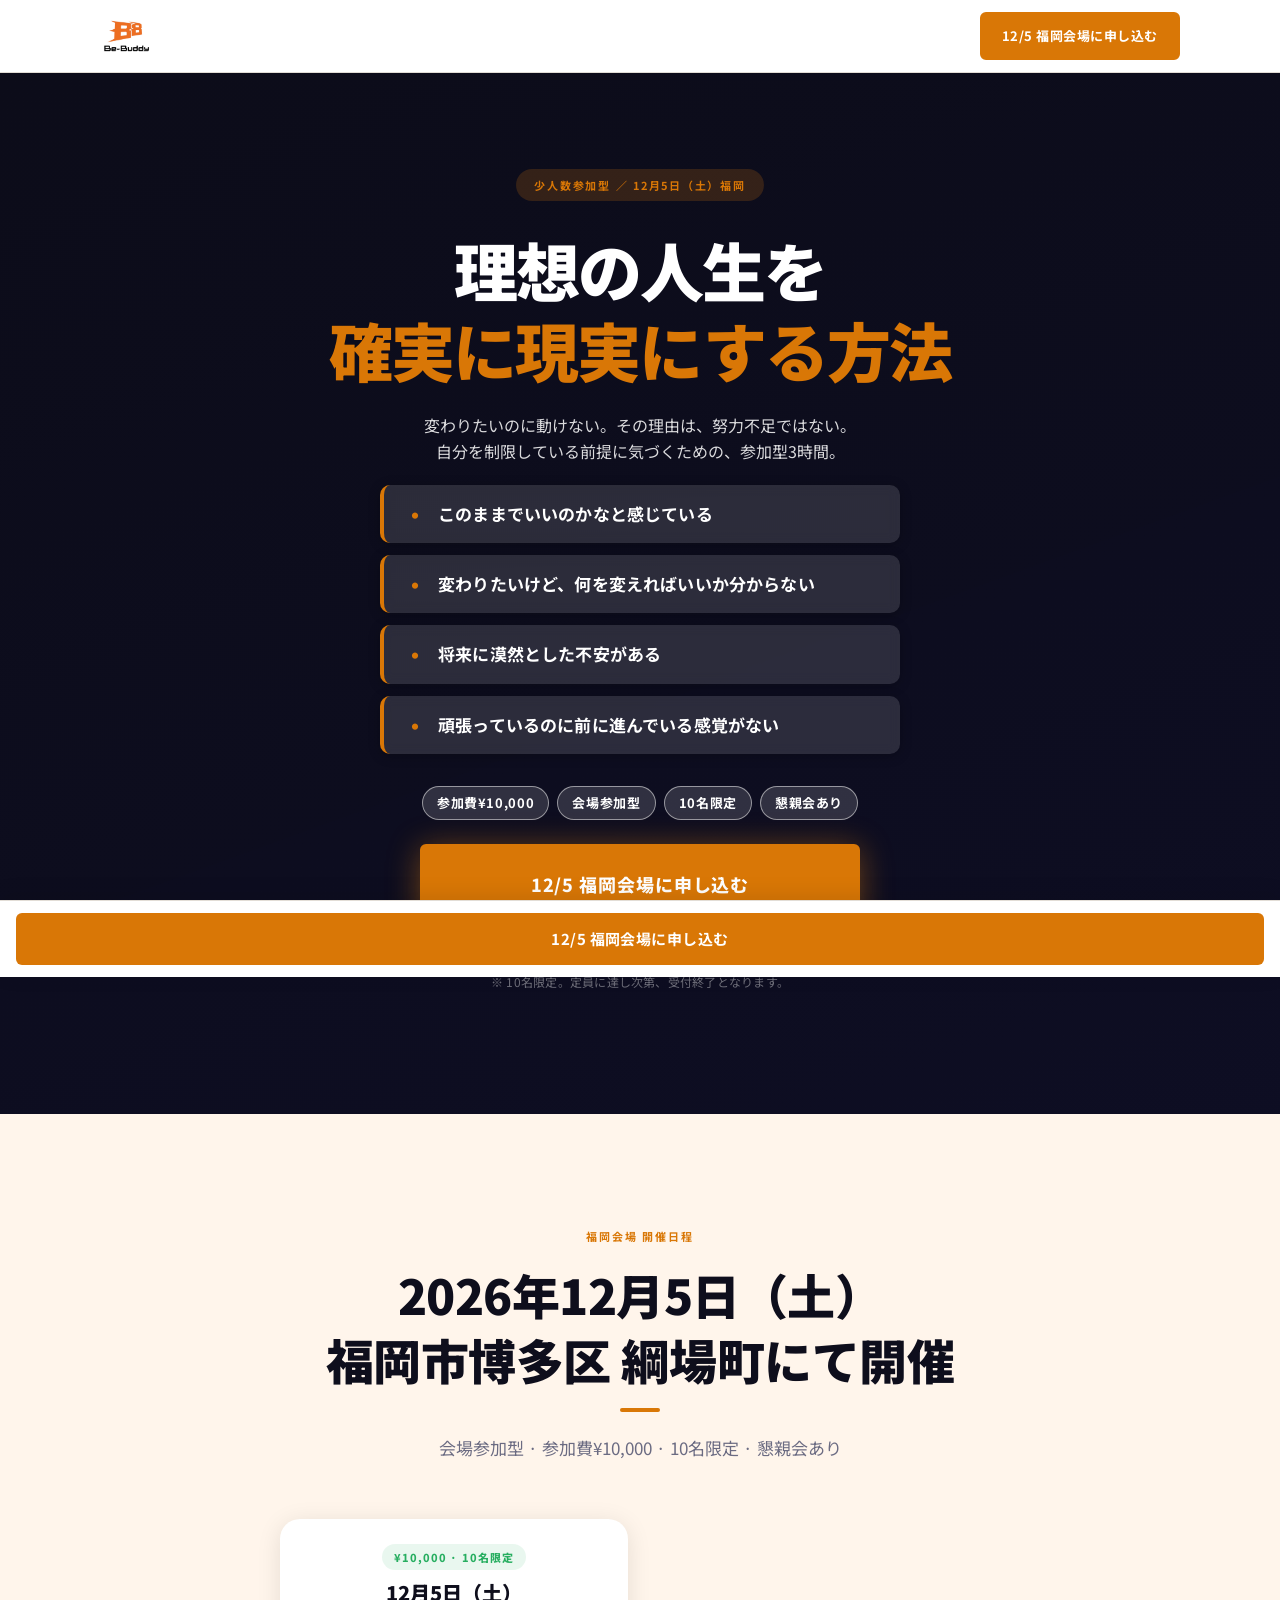
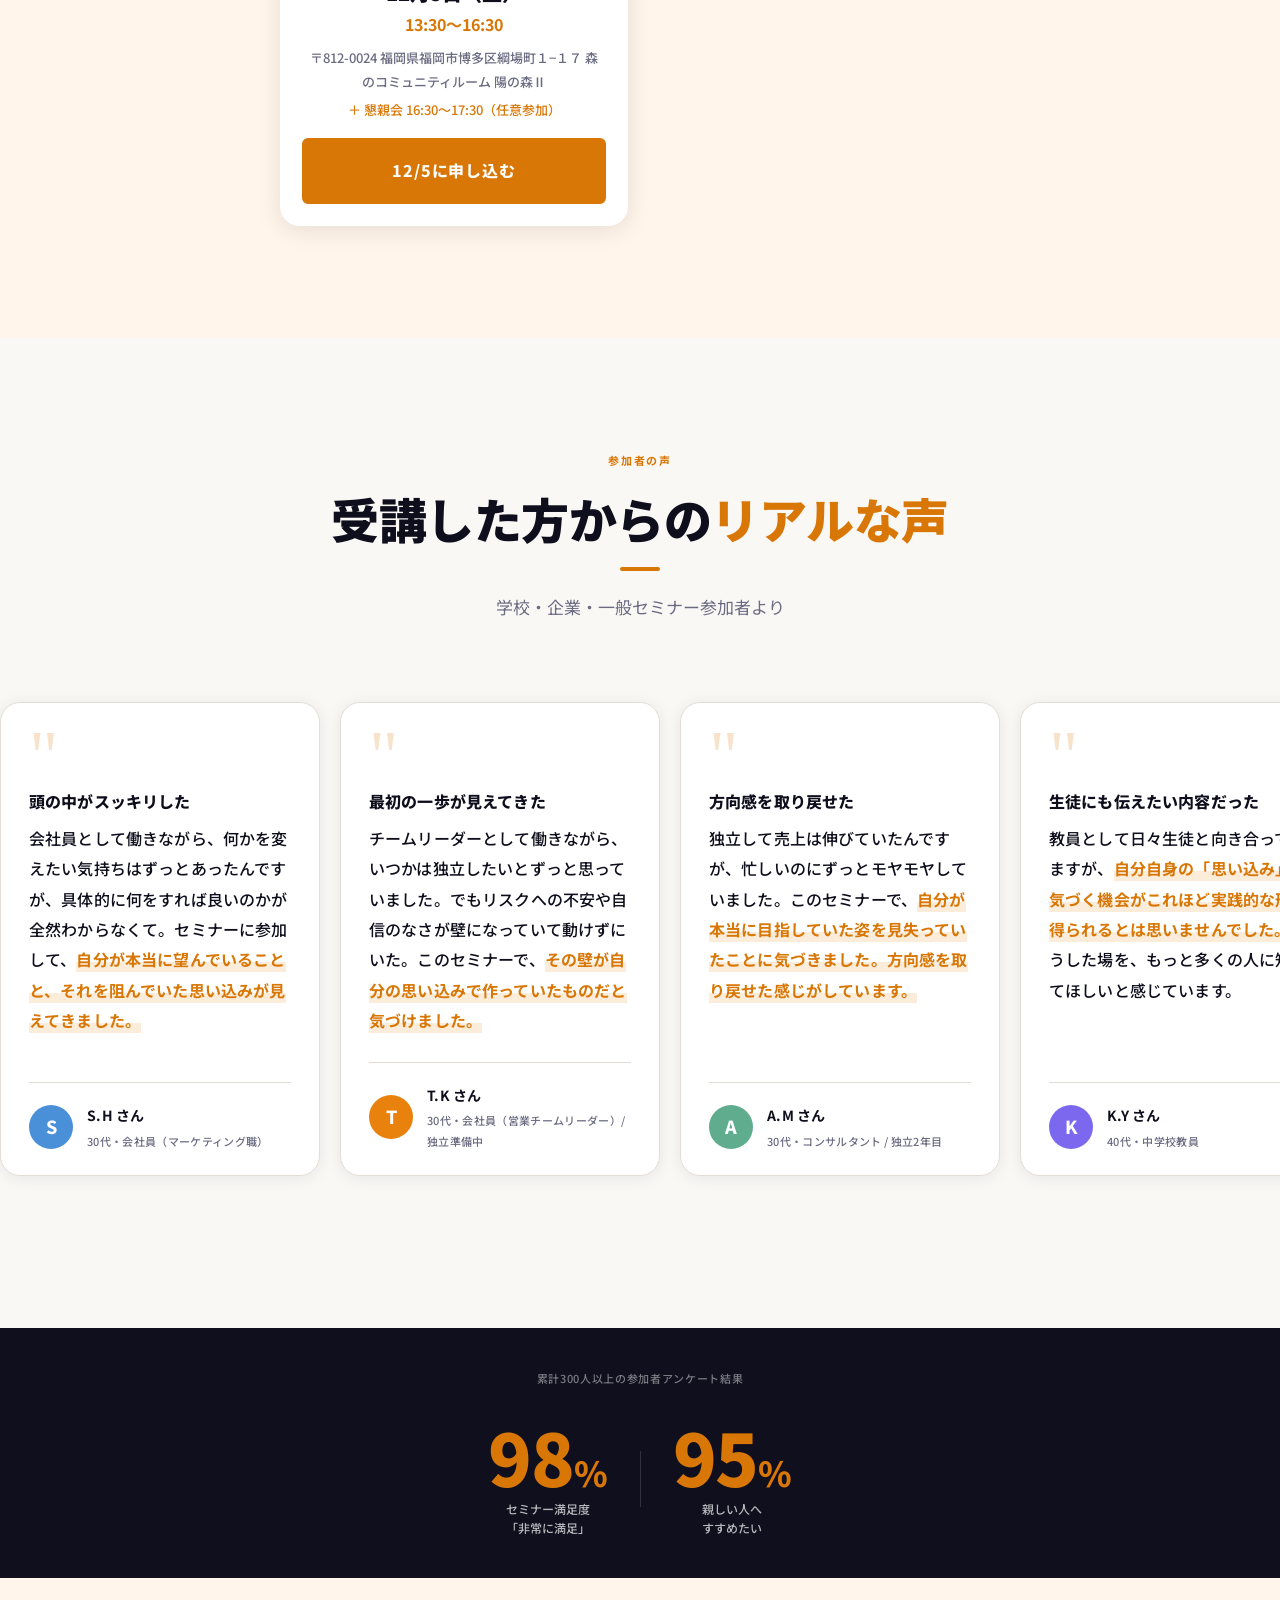
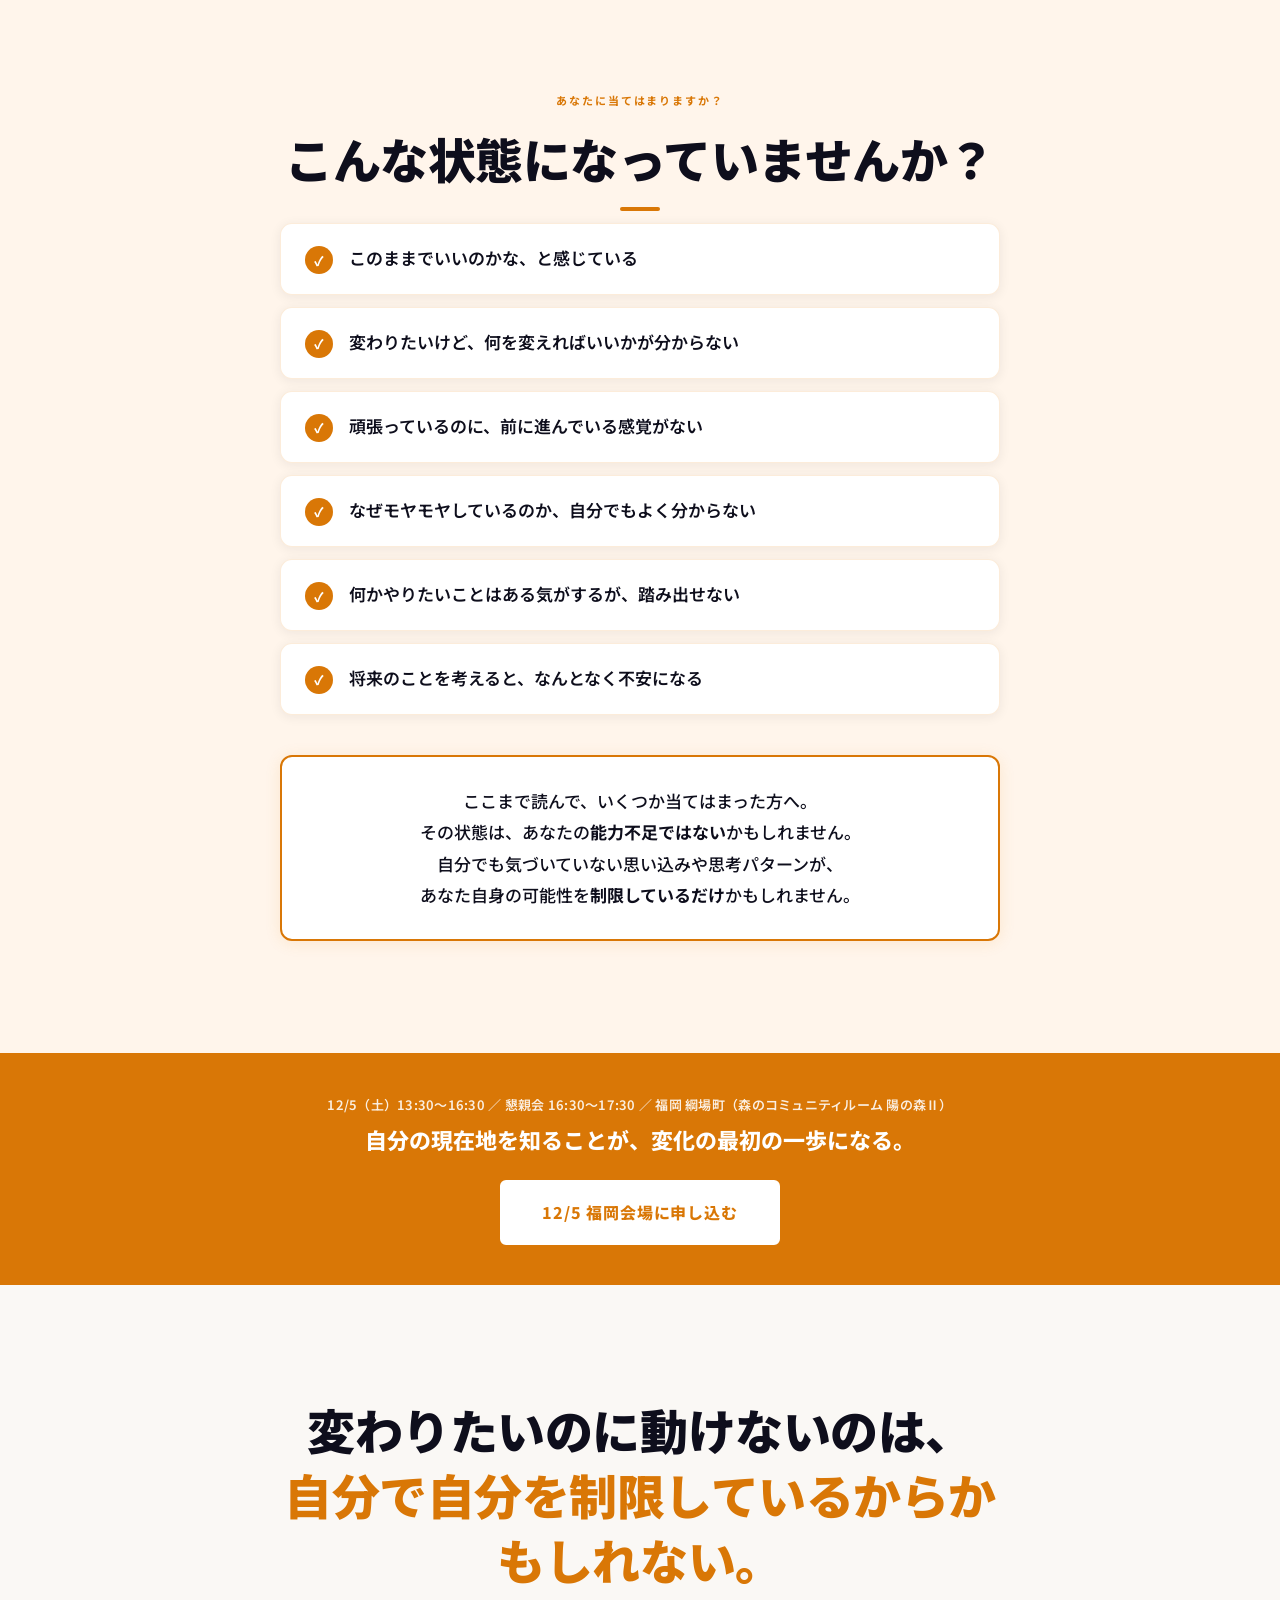
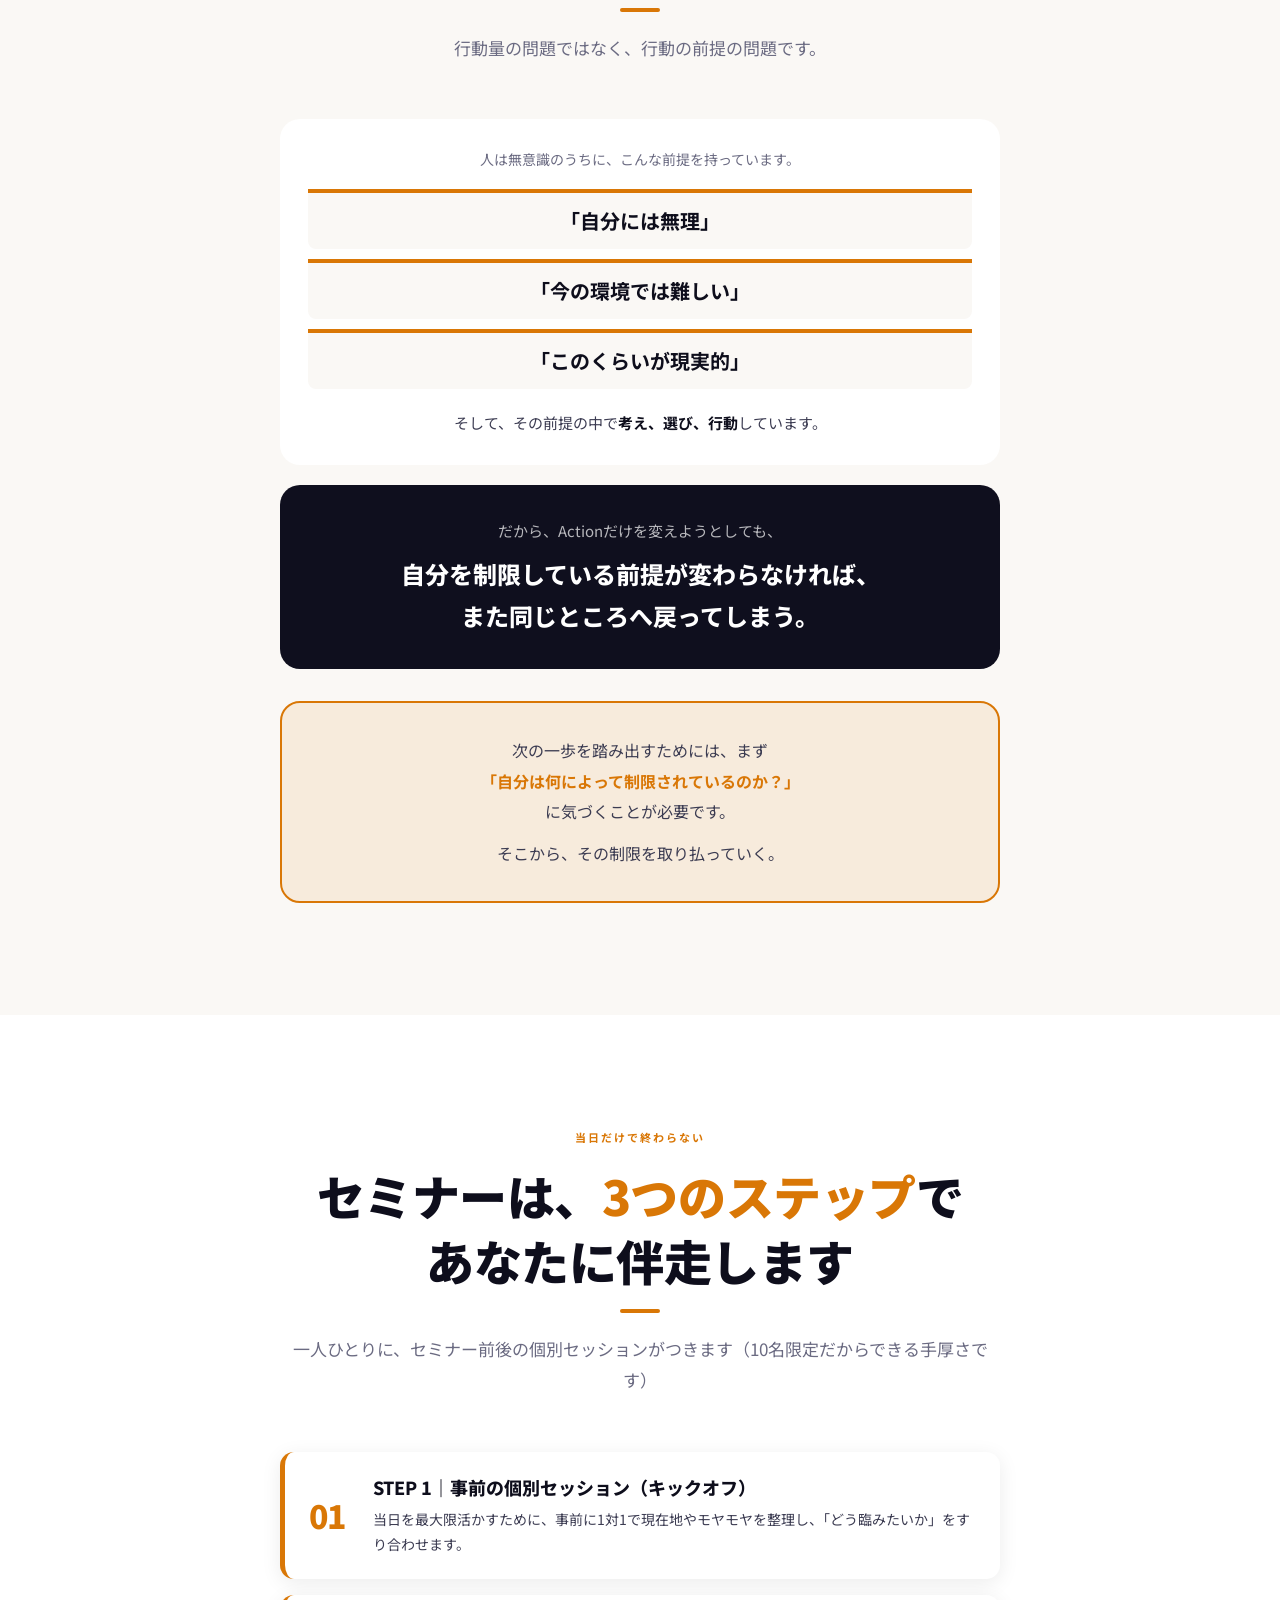
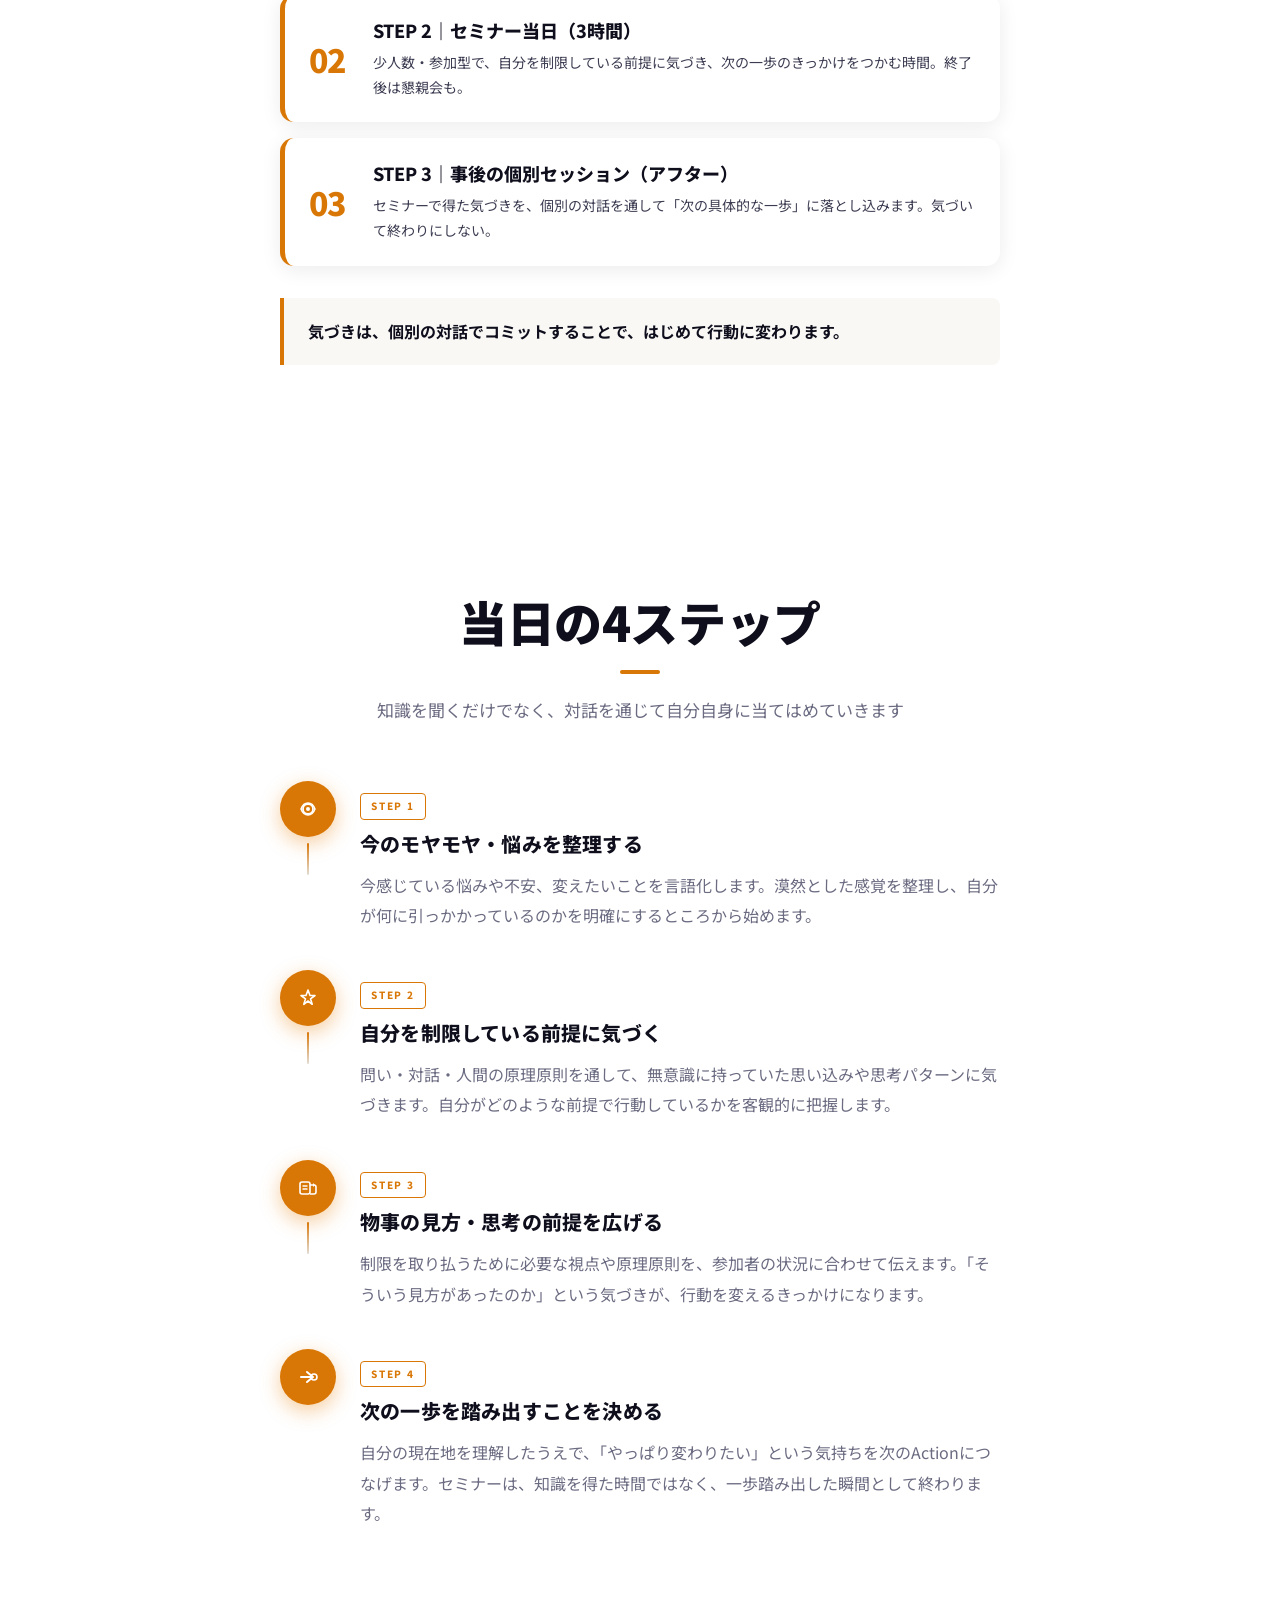
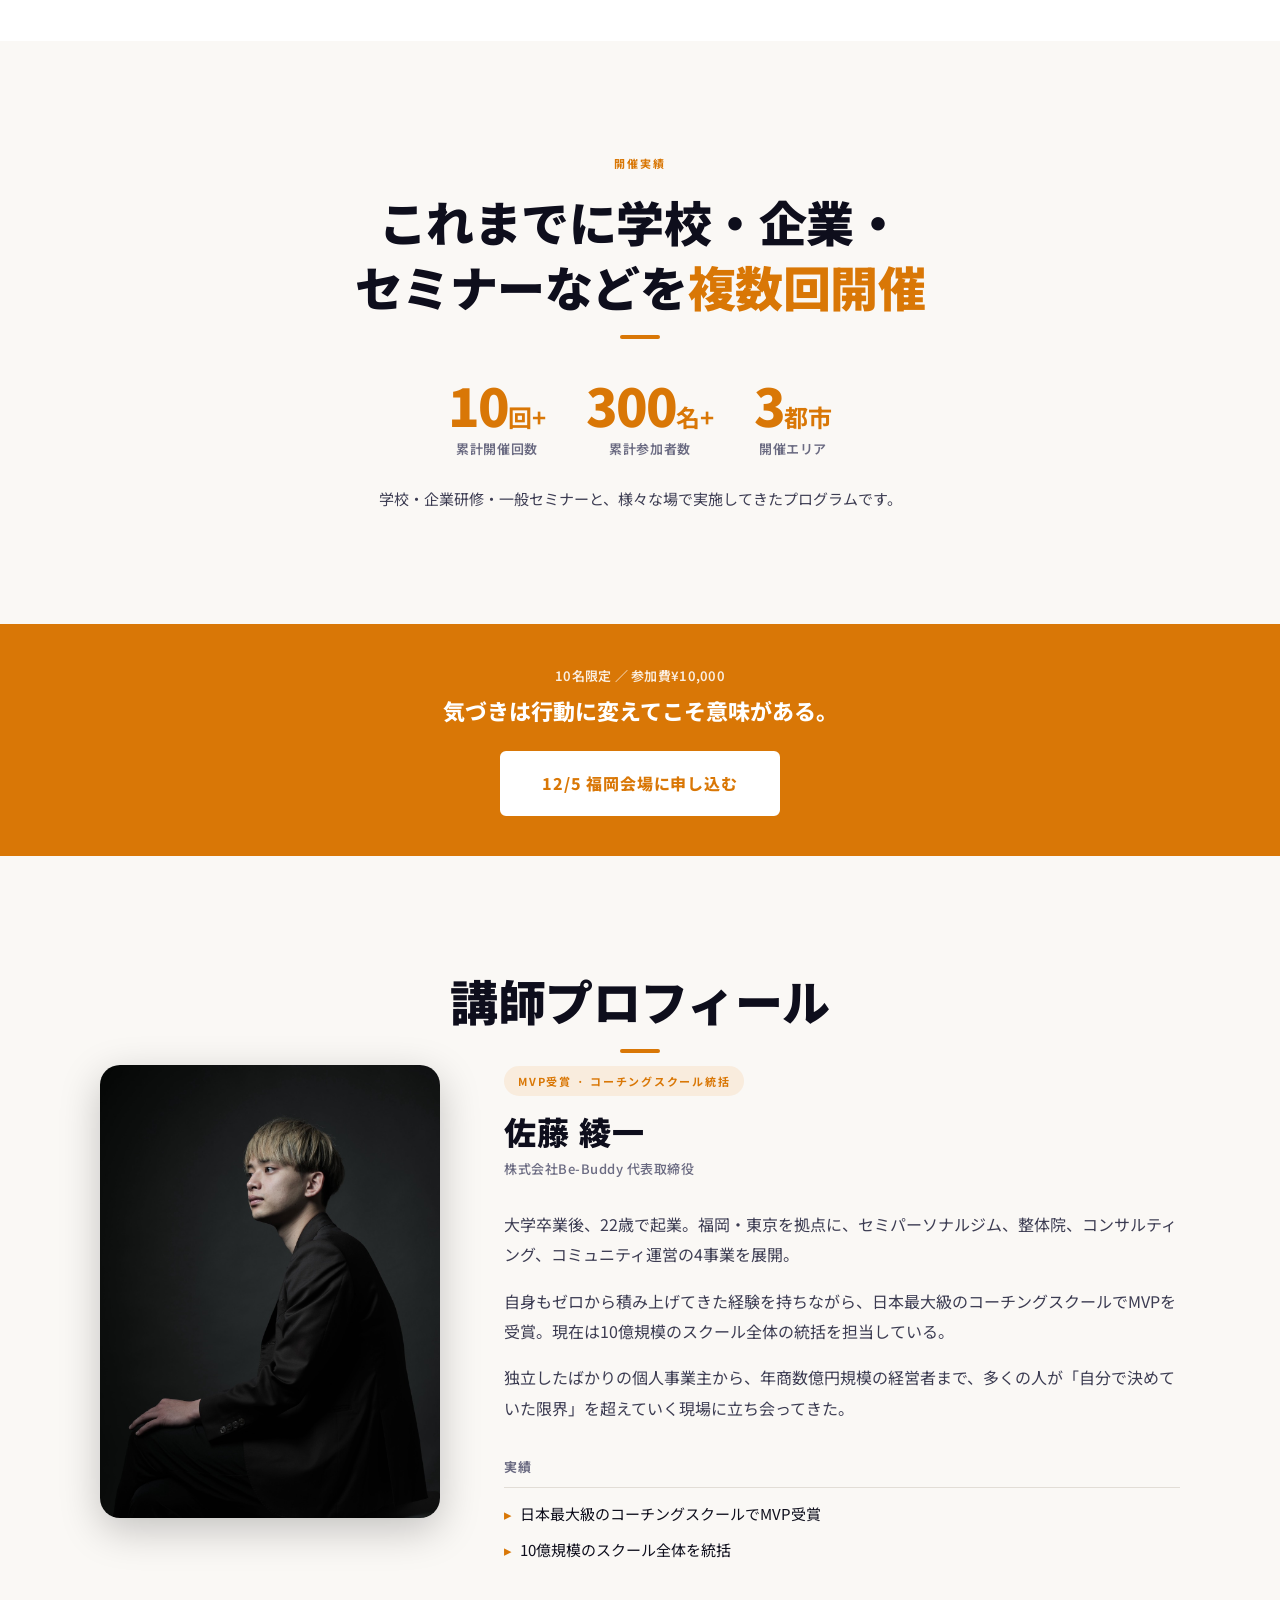
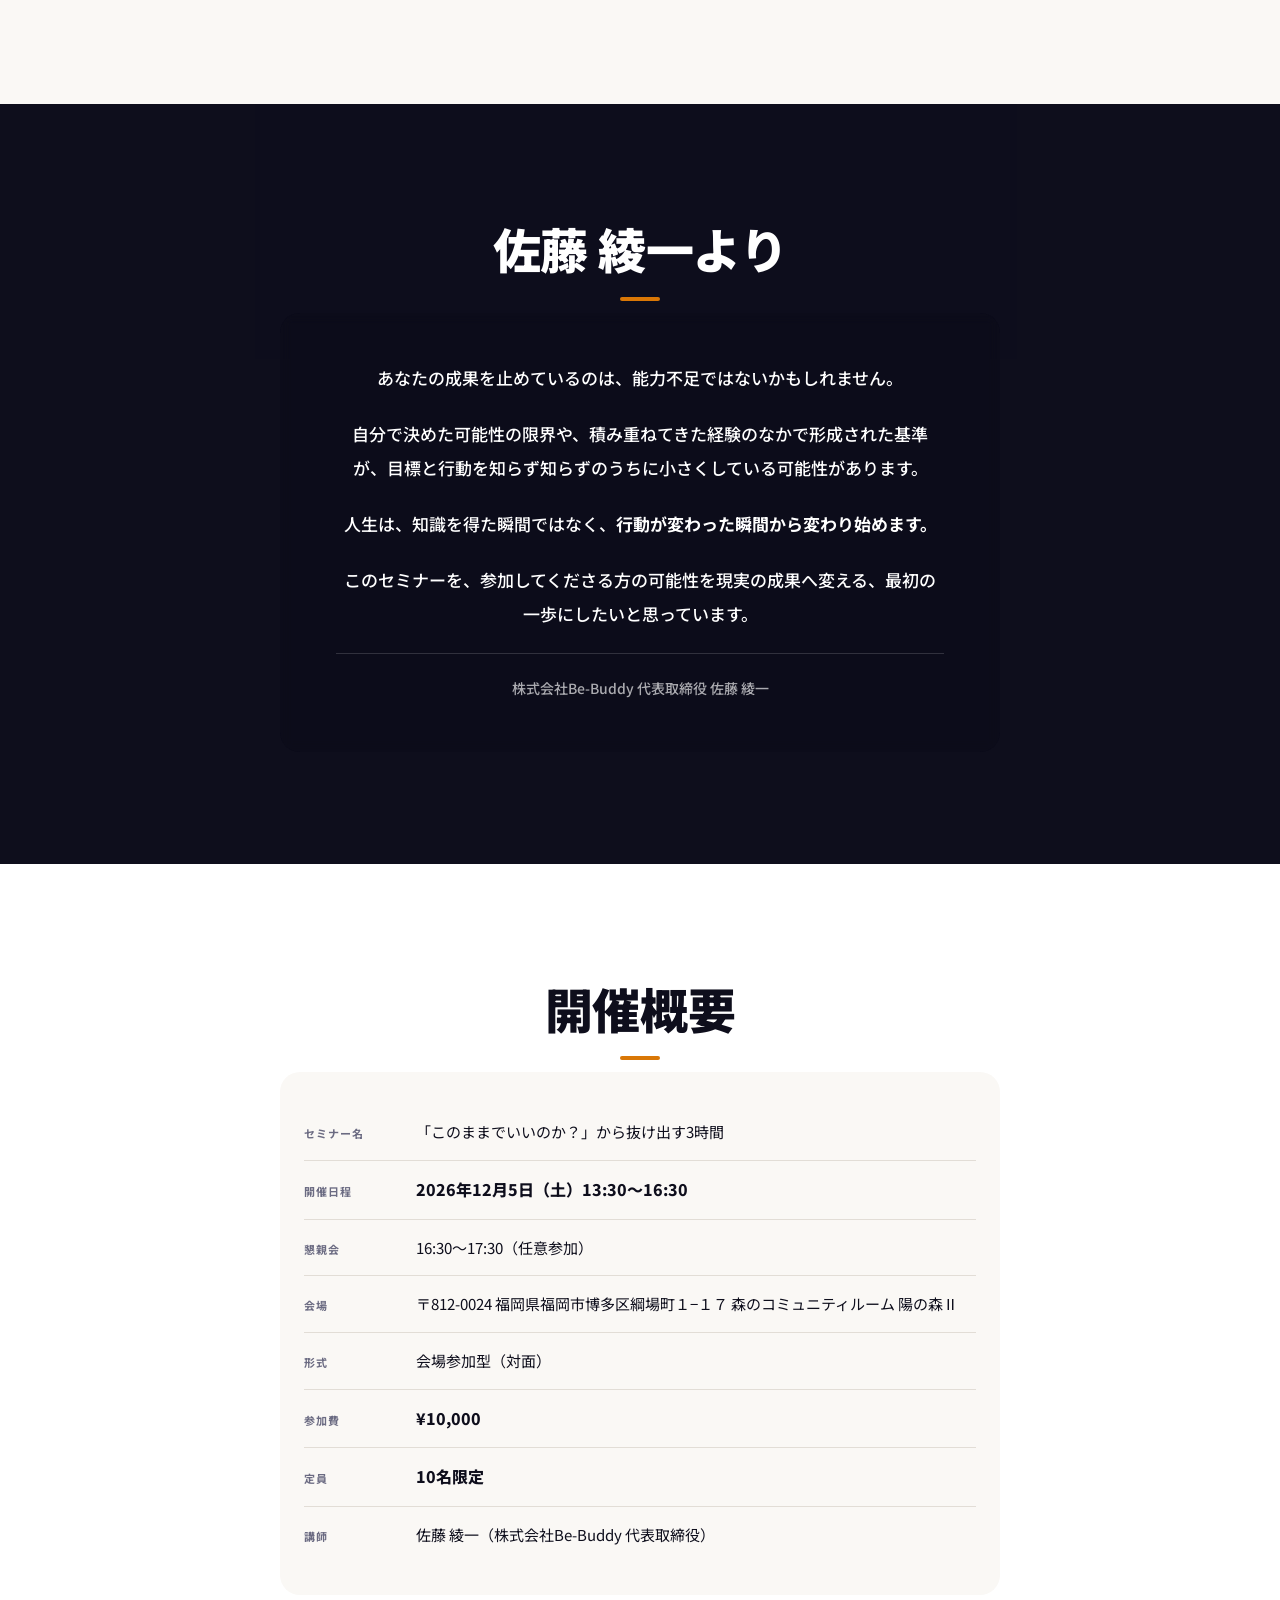
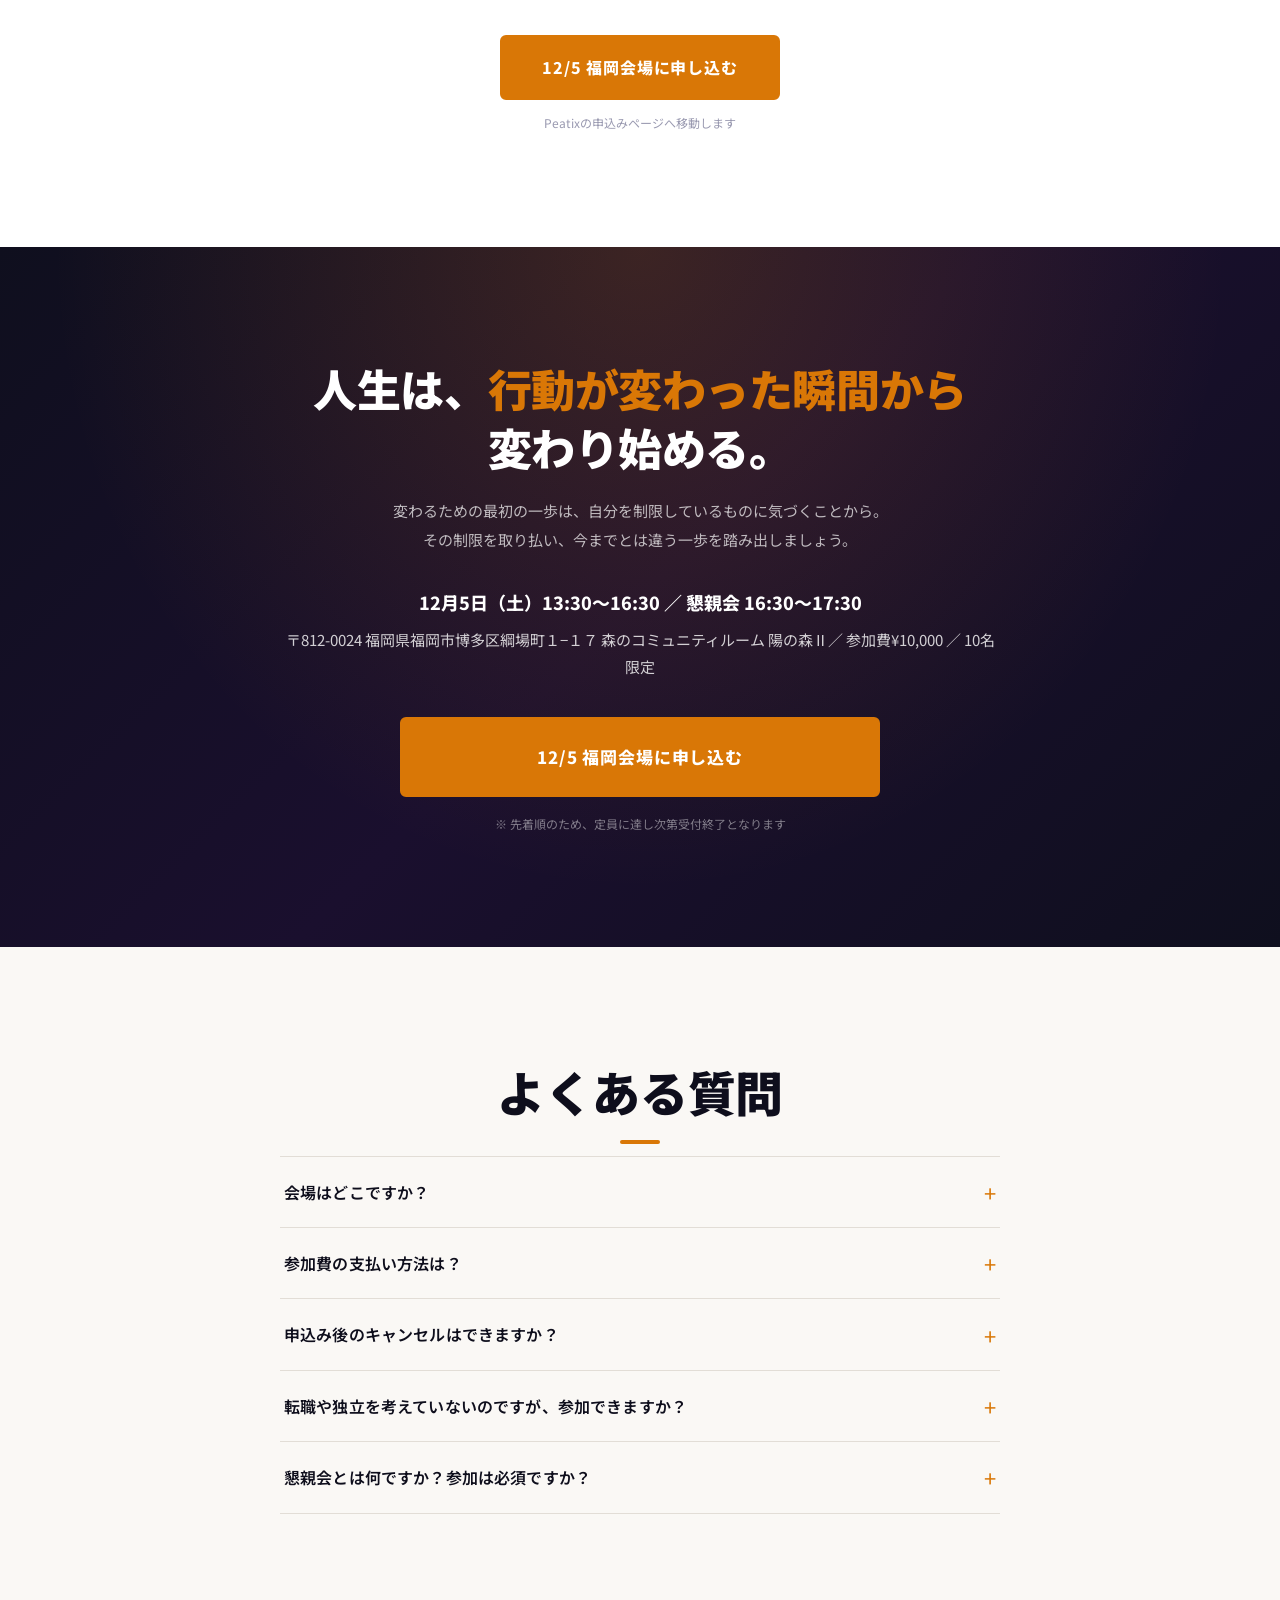
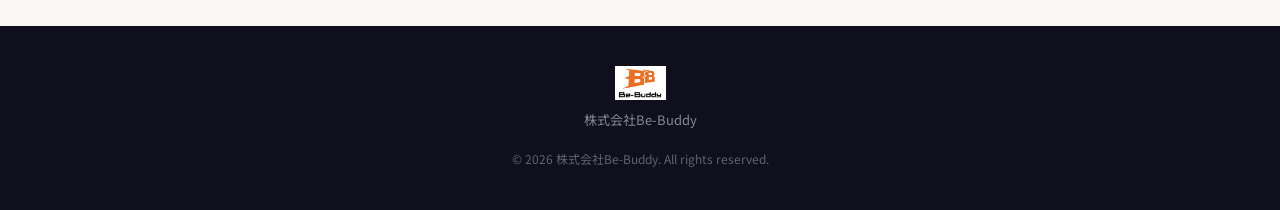
==== commit 59669460: "OGP画像URLを正しいドメインに修正（seminar-lp-eight.vercel.app） Co-Authored-By: Claude Sonnet 4.6 <noreply@anthropi" ====
--- a/offline.html
+++ b/offline.html
@@ -9,7 +9,7 @@
   <!-- OGP -->
   <meta property="og:title" content="「このままでいいのか？」から抜け出す3時間">
   <meta property="og:description" content="仕事と人生の現在地を知り、これからの一歩を決める少人数参加型セミナー。2026年12月5日（土）福岡・博多開催。参加費¥10,000。10名限定。">
-  <meta property="og:image" content="https://be-buddy-seminar.vercel.app/assets/fukuoka-event.png">
+  <meta property="og:image" content="https://seminar-lp-eight.vercel.app/assets/fukuoka-event.png">
   <meta property="og:url" content="https://seminar-lp-eight.vercel.app/offline.html">
   <meta property="og:type" content="website">
   <meta property="og:locale" content="ja_JP">
@@ -19,7 +19,7 @@
   <meta name="twitter:card" content="summary_large_image">
   <meta name="twitter:title" content="「このままでいいのか？」から抜け出す3時間">
   <meta name="twitter:description" content="仕事と人生の現在地を知り、これからの一歩を決める少人数参加型セミナー。2026年12月5日（土）福岡・博多開催。10名限定。">
-  <meta name="twitter:image" content="https://be-buddy-seminar.vercel.app/assets/fukuoka-event.png">
+  <meta name="twitter:image" content="https://seminar-lp-eight.vercel.app/assets/fukuoka-event.png">
 
   <!-- Canonical -->
   <link rel="canonical" href="https://seminar-lp-eight.vercel.app/offline.html">
--- a/styles.css
+++ b/styles.css
@@ -3,9 +3,9 @@
    ========================================================================== */
 :root {
   /* Colors */
-  --color-primary: #E8820C;
-  --color-primary-dark: #C96D00;
-  --color-primary-light: rgba(232, 130, 12, 0.10);
+  --color-primary: #D97706;
+  --color-primary-dark: #B45309;
+  --color-primary-light: rgba(217, 119, 6, 0.10);
   --color-bg: #FFFFFF;
   --color-bg-sub: #FAF8F5;
   --color-bg-dark: #0F0F1E;
@@ -14,7 +14,7 @@
   --color-text-sub: #6B6B82;
   --color-text-light: #9999B0;
   --color-border: #E2DDD6;
-  --color-accent: #E8820C;
+  --color-accent: #D97706;
 
   /* Typography */
   --font-base: 'Noto Sans JP', 'Hiragino Sans', 'Yu Gothic', sans-serif;
@@ -363,12 +363,12 @@
 }
 
 .hero__heading {
-  font-size: clamp(22px, 5.8vw, 44px);
+  font-size: clamp(32px, 8vw, 64px);
   font-weight: 900;
-  line-height: 1.35;
-  letter-spacing: -0.02em;
+  line-height: 1.25;
+  letter-spacing: -0.03em;
   color: #fff;
-  margin-bottom: 20px;
+  margin-bottom: 24px;
 }
 
 .hero__heading-line {
@@ -498,7 +498,7 @@
 .hero__pain-list li:nth-child(3) { animation-delay: 0.8s; }
 
 .hero__pain-list li::before {
-  content: '…';
+  content: '・';
   color: var(--color-primary);
   font-weight: 900;
   font-size: 22px;
@@ -1581,6 +1581,10 @@
   letter-spacing: 0.01em;
 }
 
+.photo-section {
+  background: var(--color-bg);
+}
+
 .event-photo-wrap { text-align: center; }
 
 .event-photo {
@@ -1596,6 +1600,12 @@
   margin-top: 12px;
   font-size: 12px;
   color: var(--color-text-light);
+}
+
+@media (max-width: 640px) {
+  .event-photo {
+    object-position: center 30%;
+  }
 }
 
 /* ==========================================================================
@@ -1780,7 +1790,11 @@
 }
 
 /* Survey originals */
-.survey-originals { text-align: center; }
+.survey-originals {
+  text-align: center;
+  margin-top: 40px;
+  padding-bottom: 8px;
+}
 
 .survey-originals__label {
   font-size: 12px;
@@ -3211,6 +3225,7 @@
   display: flex;
   gap: 8px;
   flex-wrap: wrap;
+  justify-content: center;
   margin-bottom: 24px;
 }
 .hero__badge {
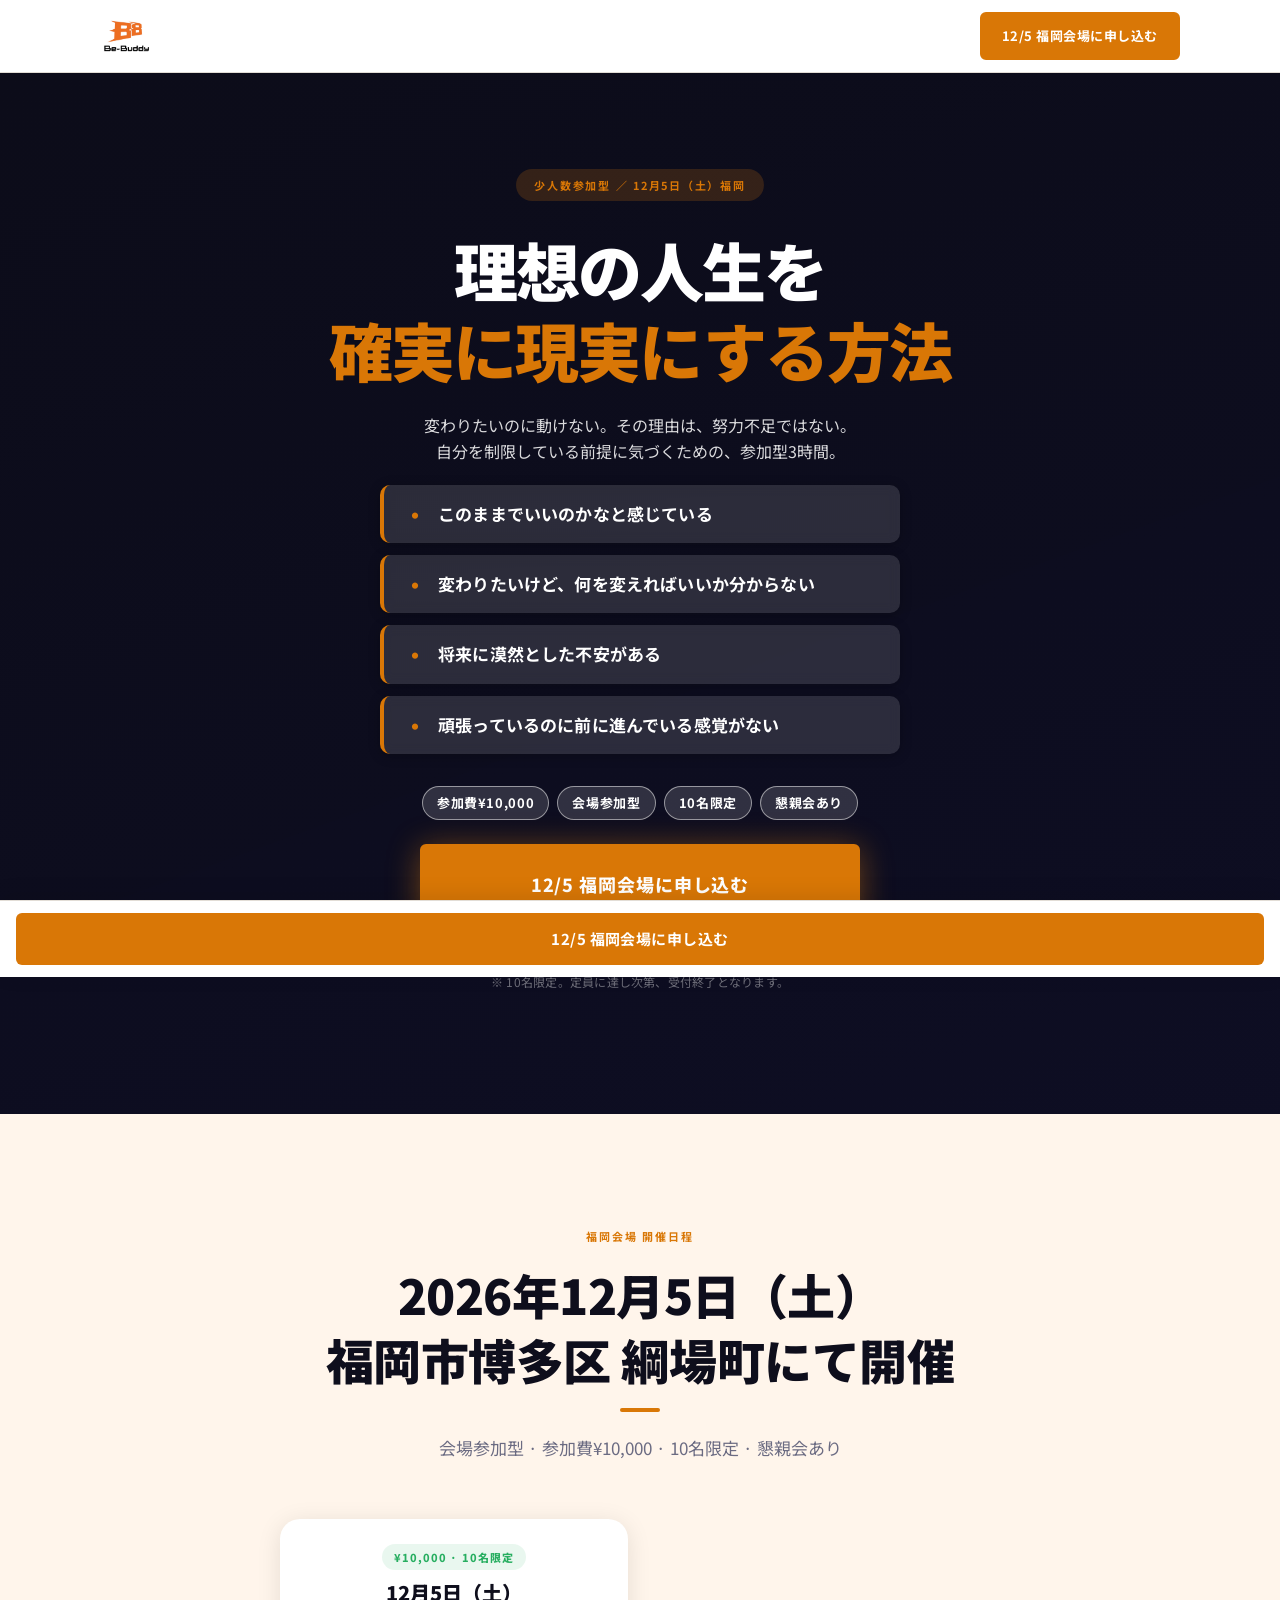
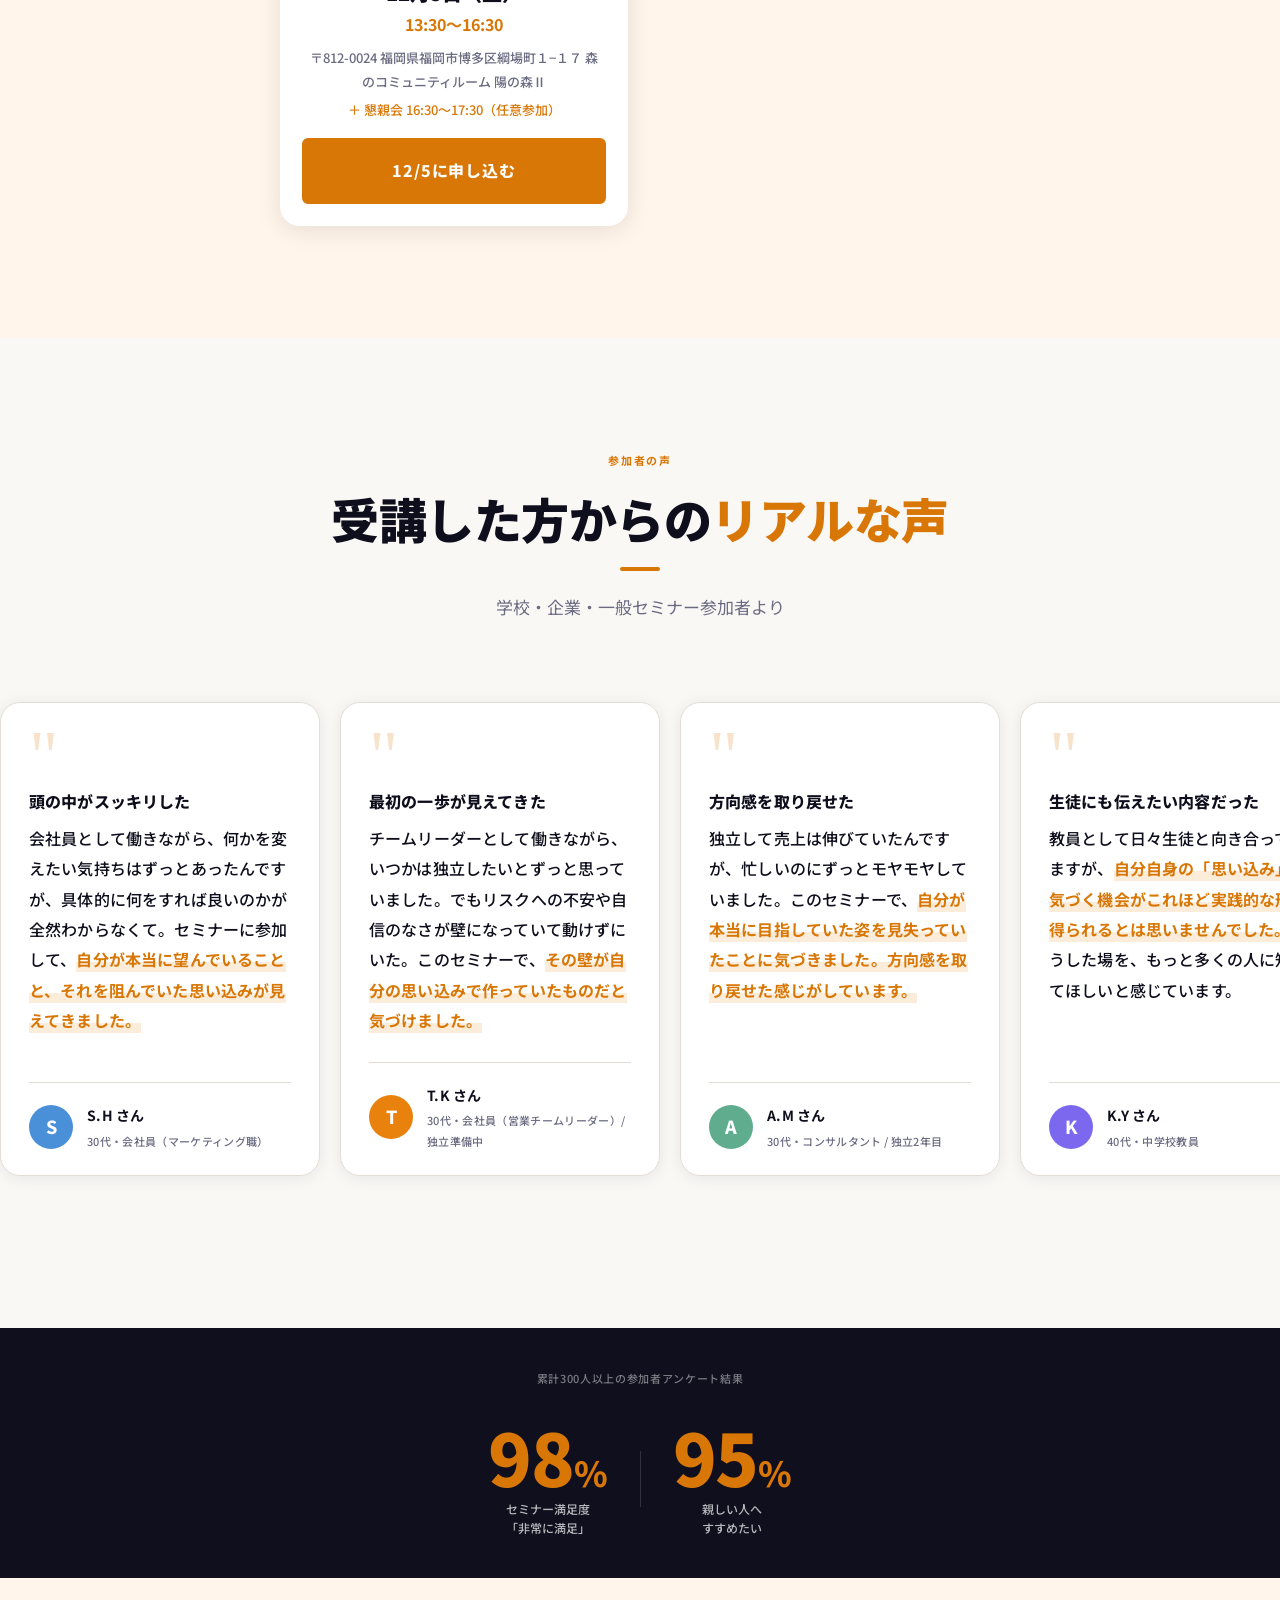
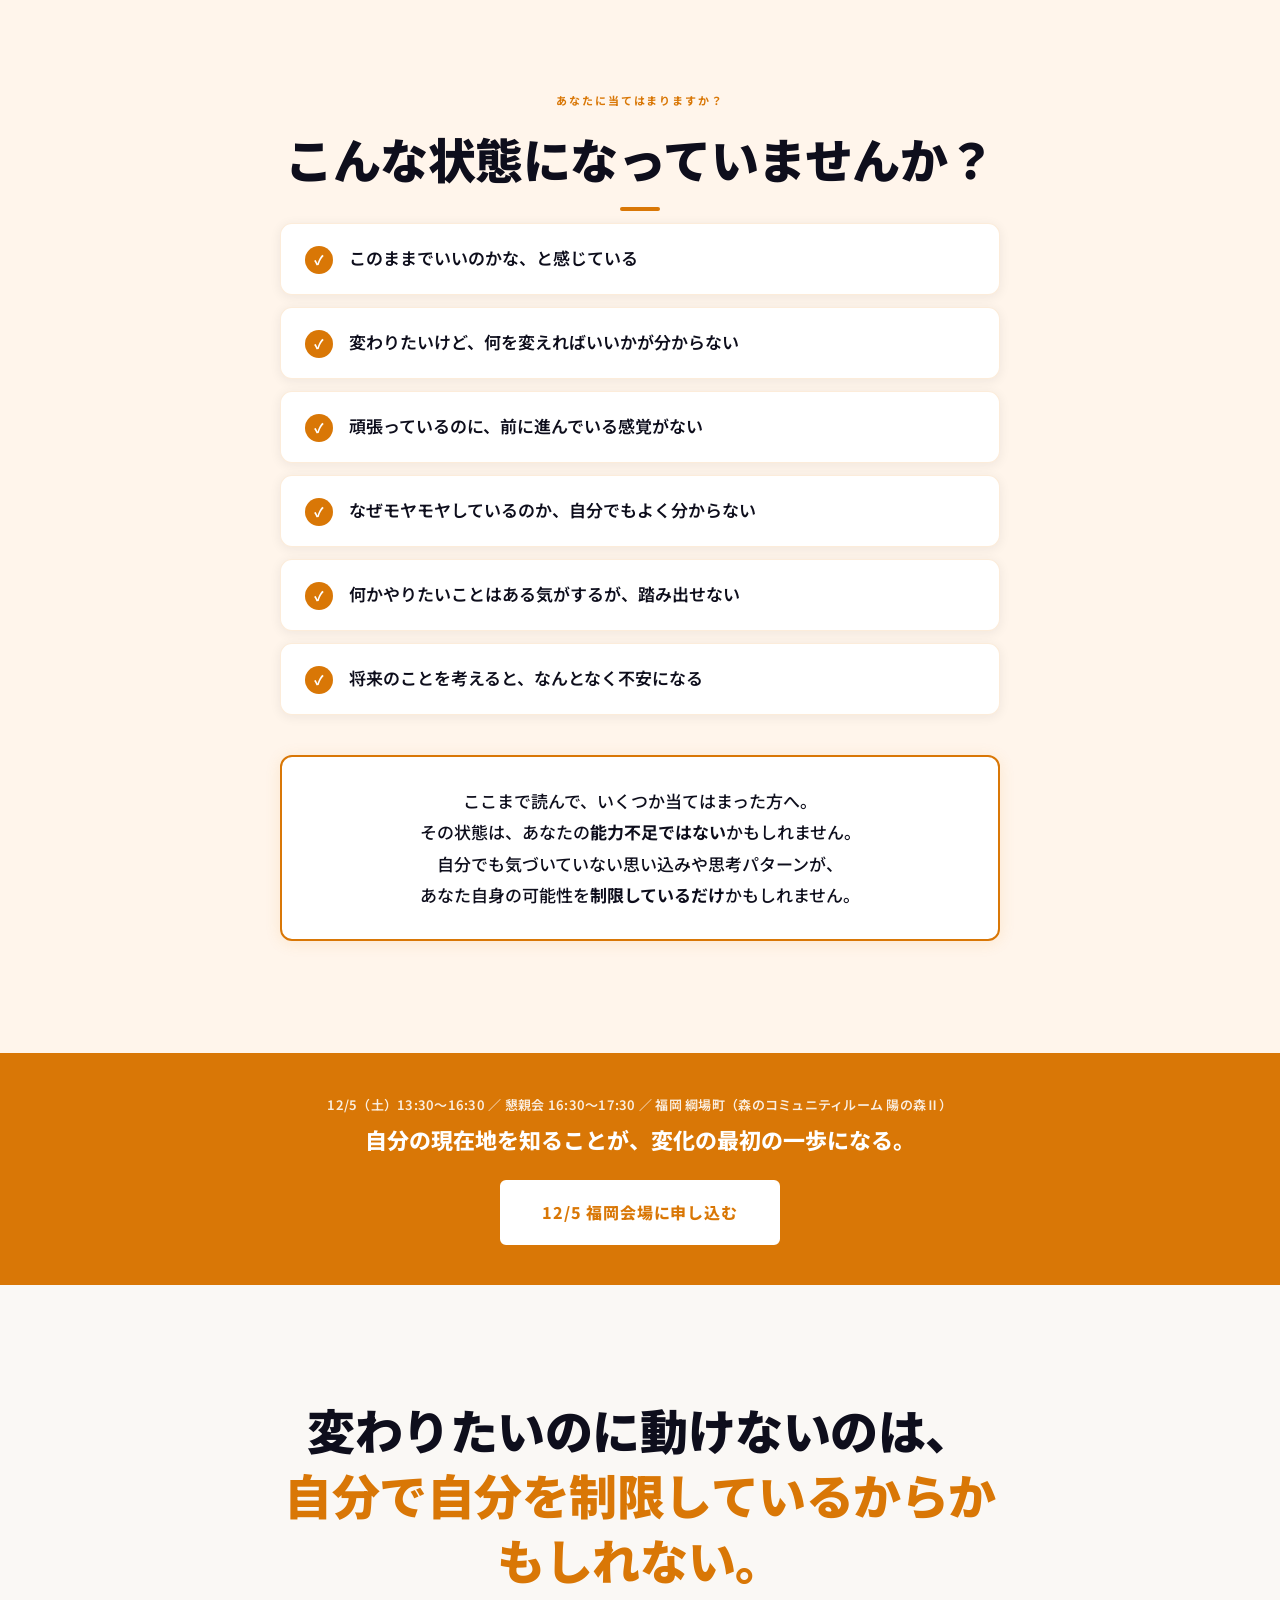
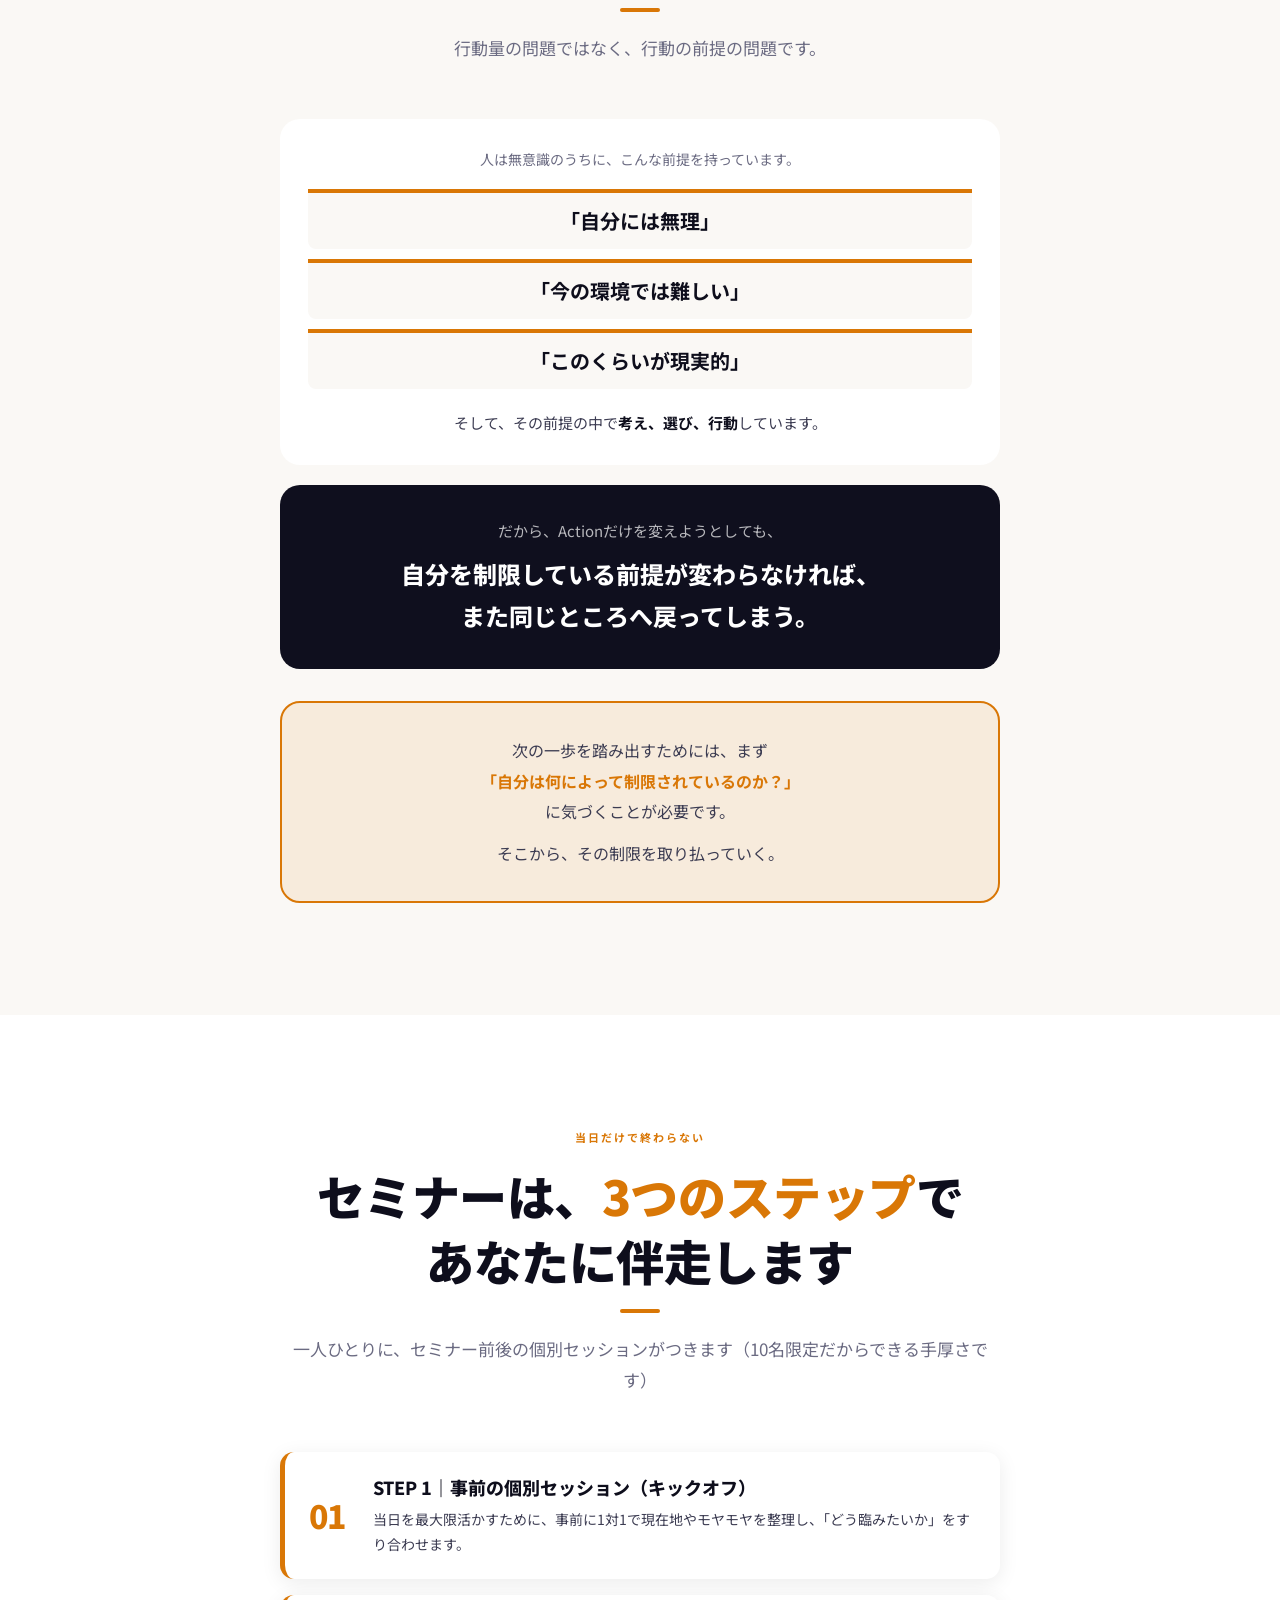
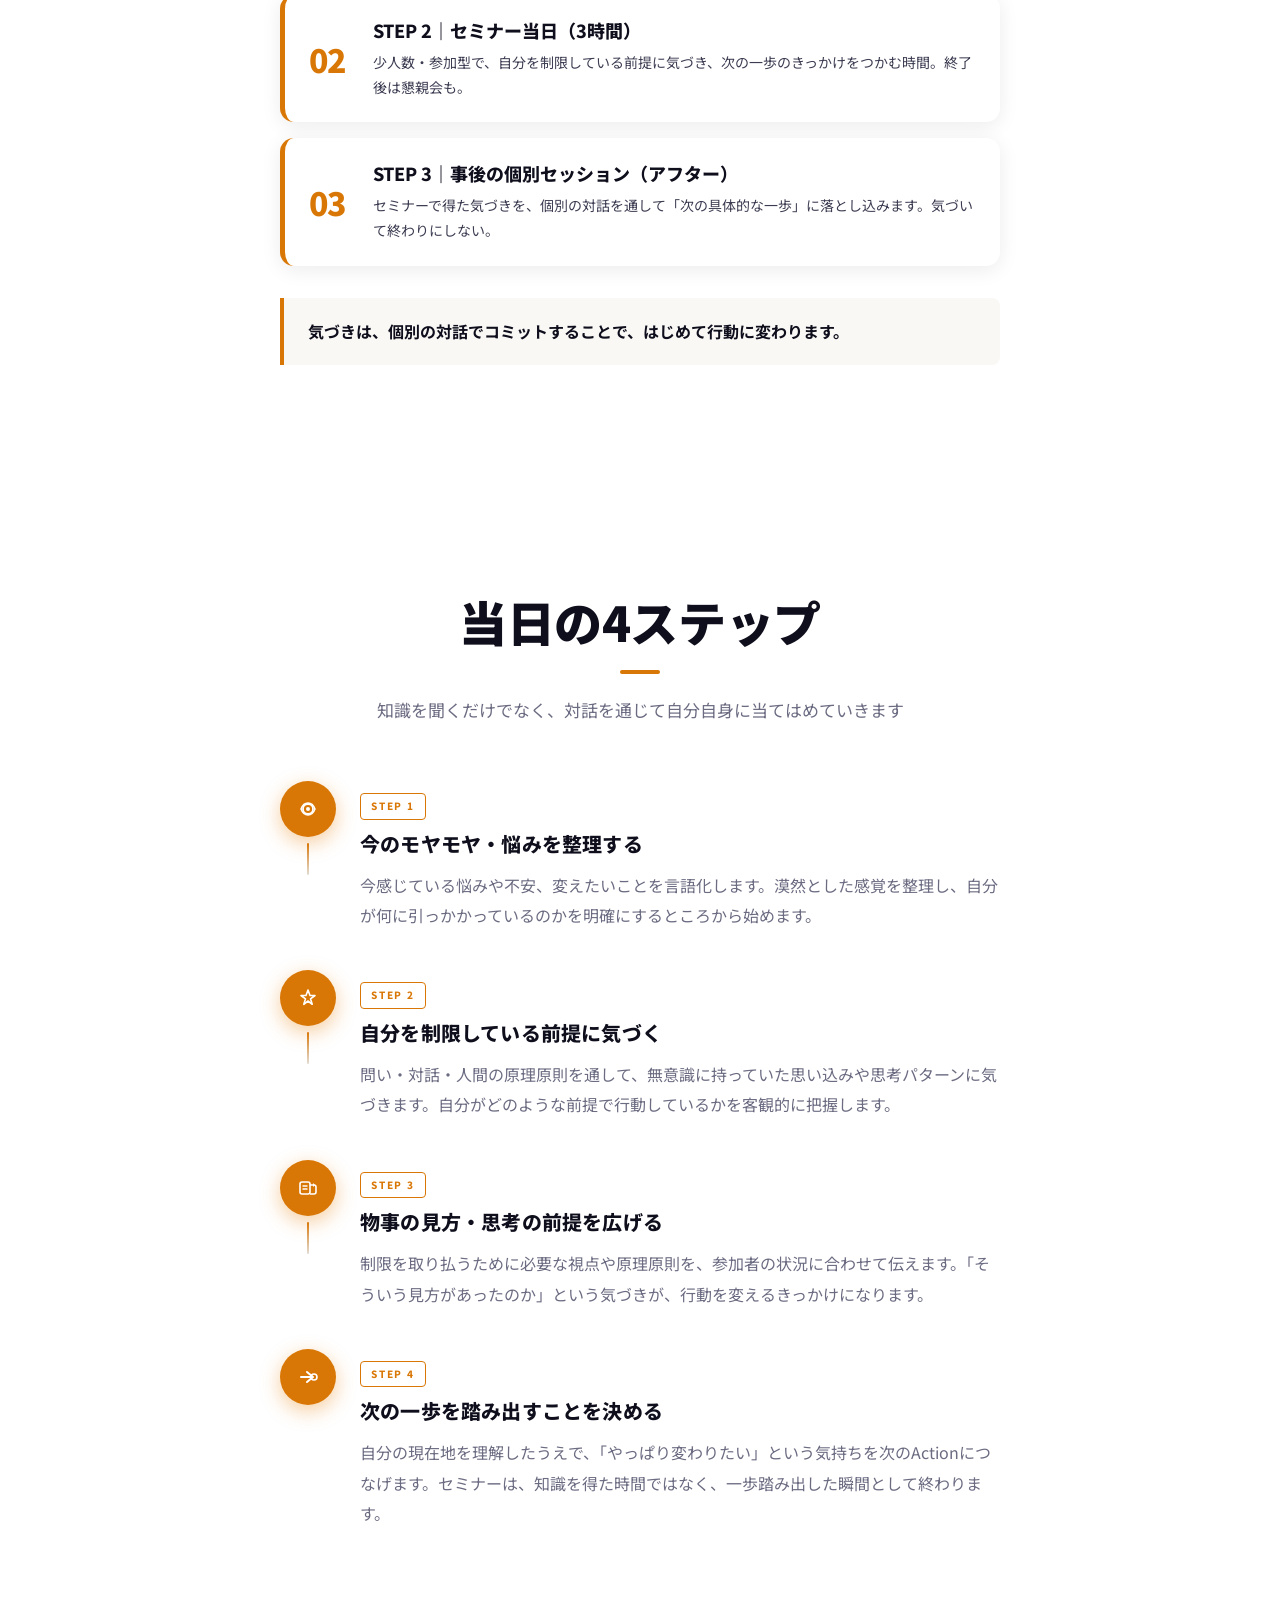
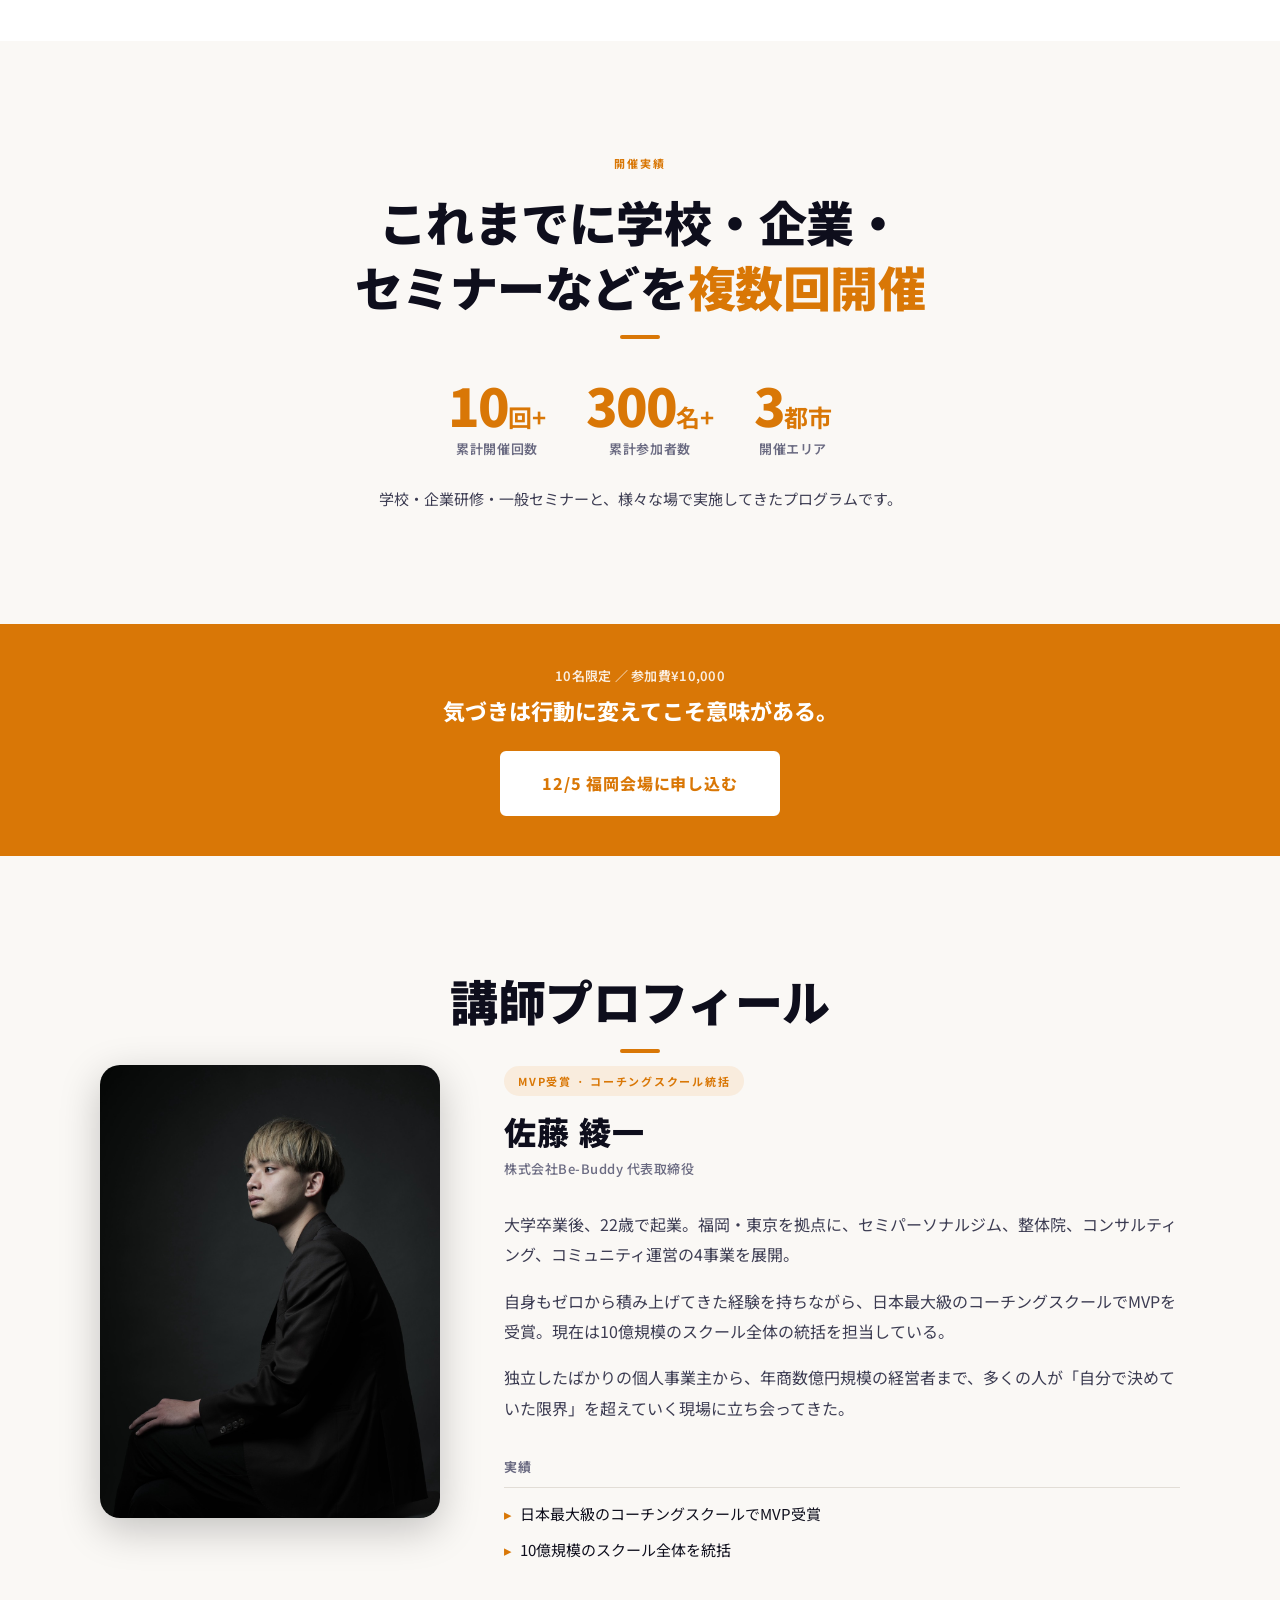
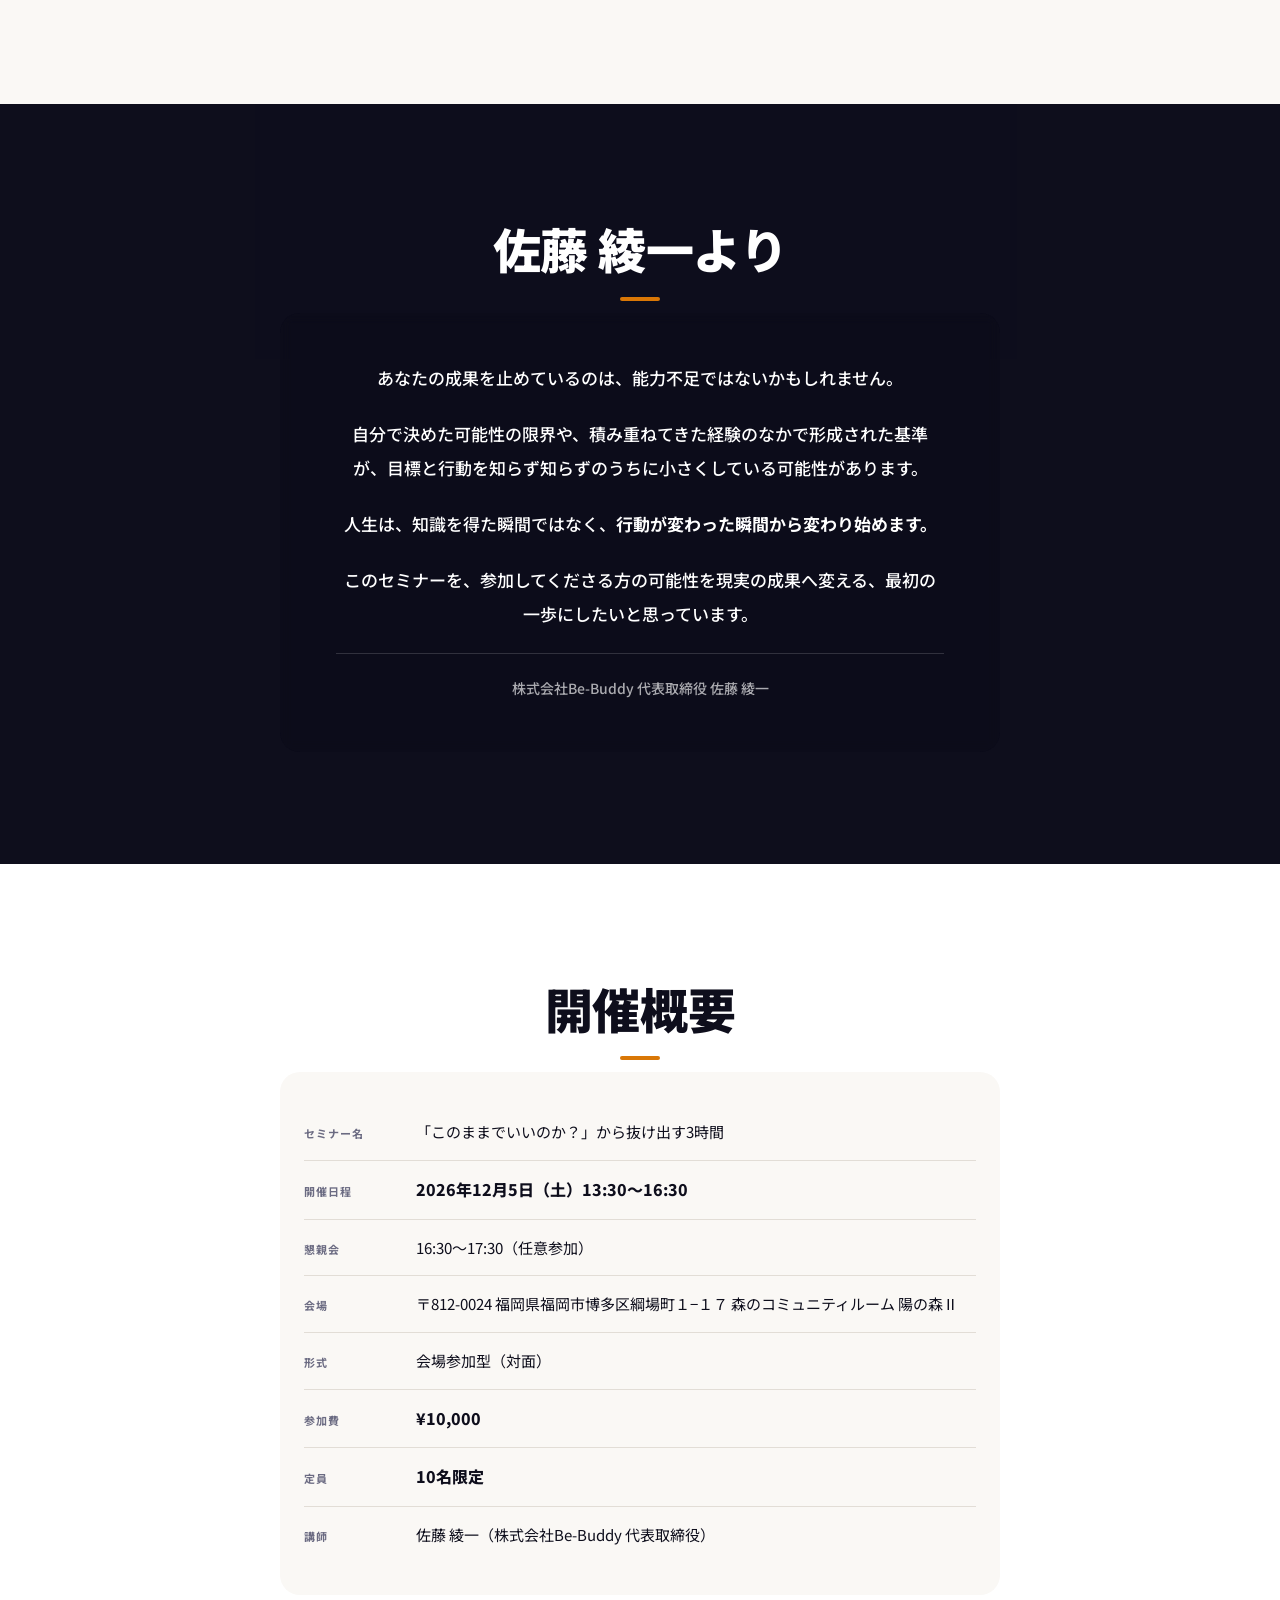
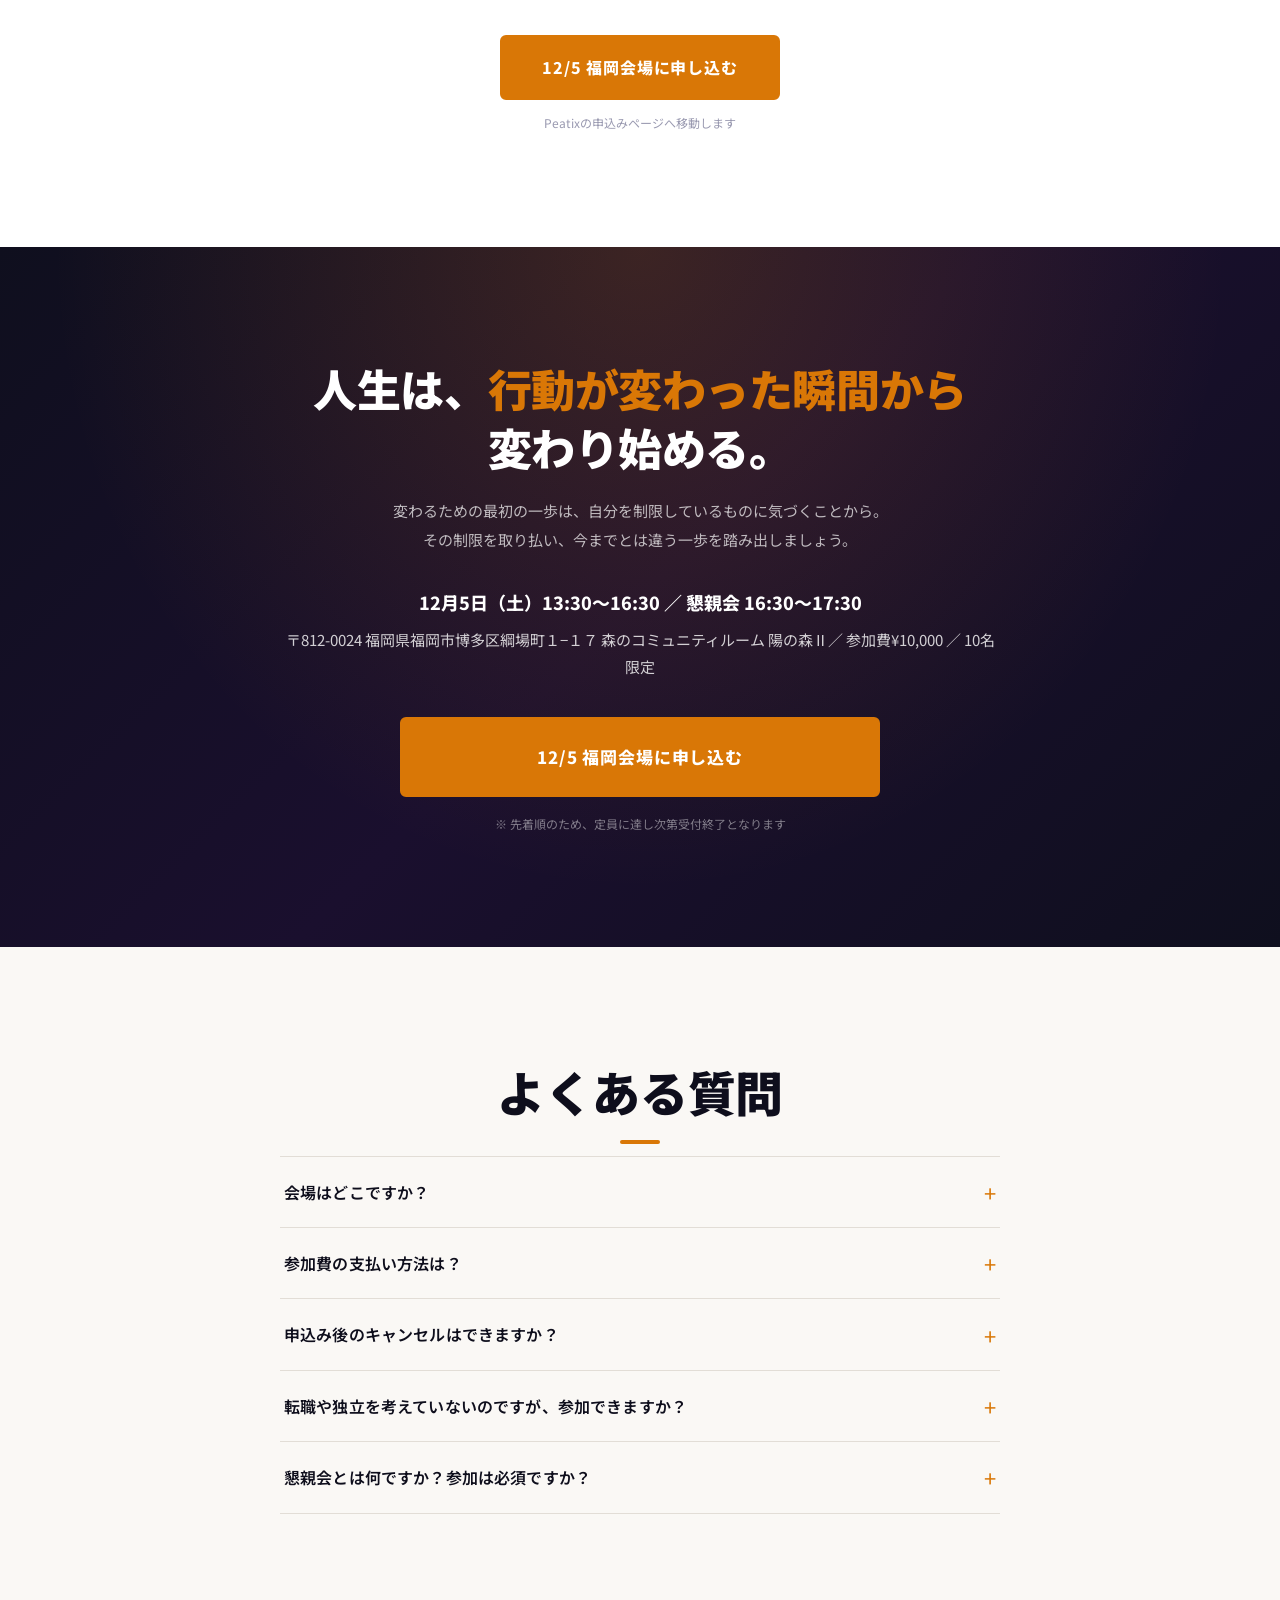
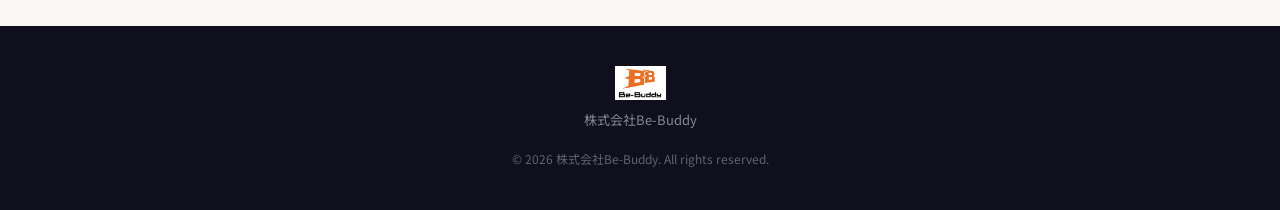
==== commit c8f75ad4: "offline.html OGP画像を統一（ogp-online.png） Co-Authored-By: Claude Sonnet 4.6 <noreply@anthropic.com>" ====
--- a/offline.html
+++ b/offline.html
@@ -9,7 +9,7 @@
   <!-- OGP -->
   <meta property="og:title" content="「このままでいいのか？」から抜け出す3時間">
   <meta property="og:description" content="仕事と人生の現在地を知り、これからの一歩を決める少人数参加型セミナー。2026年12月5日（土）福岡・博多開催。参加費¥10,000。10名限定。">
-  <meta property="og:image" content="https://seminar-lp-eight.vercel.app/assets/fukuoka-event.png">
+  <meta property="og:image" content="https://seminar-lp-eight.vercel.app/assets/ogp-online.png">
   <meta property="og:url" content="https://seminar-lp-eight.vercel.app/offline.html">
   <meta property="og:type" content="website">
   <meta property="og:locale" content="ja_JP">
@@ -19,7 +19,7 @@
   <meta name="twitter:card" content="summary_large_image">
   <meta name="twitter:title" content="「このままでいいのか？」から抜け出す3時間">
   <meta name="twitter:description" content="仕事と人生の現在地を知り、これからの一歩を決める少人数参加型セミナー。2026年12月5日（土）福岡・博多開催。10名限定。">
-  <meta name="twitter:image" content="https://seminar-lp-eight.vercel.app/assets/fukuoka-event.png">
+  <meta name="twitter:image" content="https://seminar-lp-eight.vercel.app/assets/ogp-online.png">
 
   <!-- Canonical -->
   <link rel="canonical" href="https://seminar-lp-eight.vercel.app/offline.html">
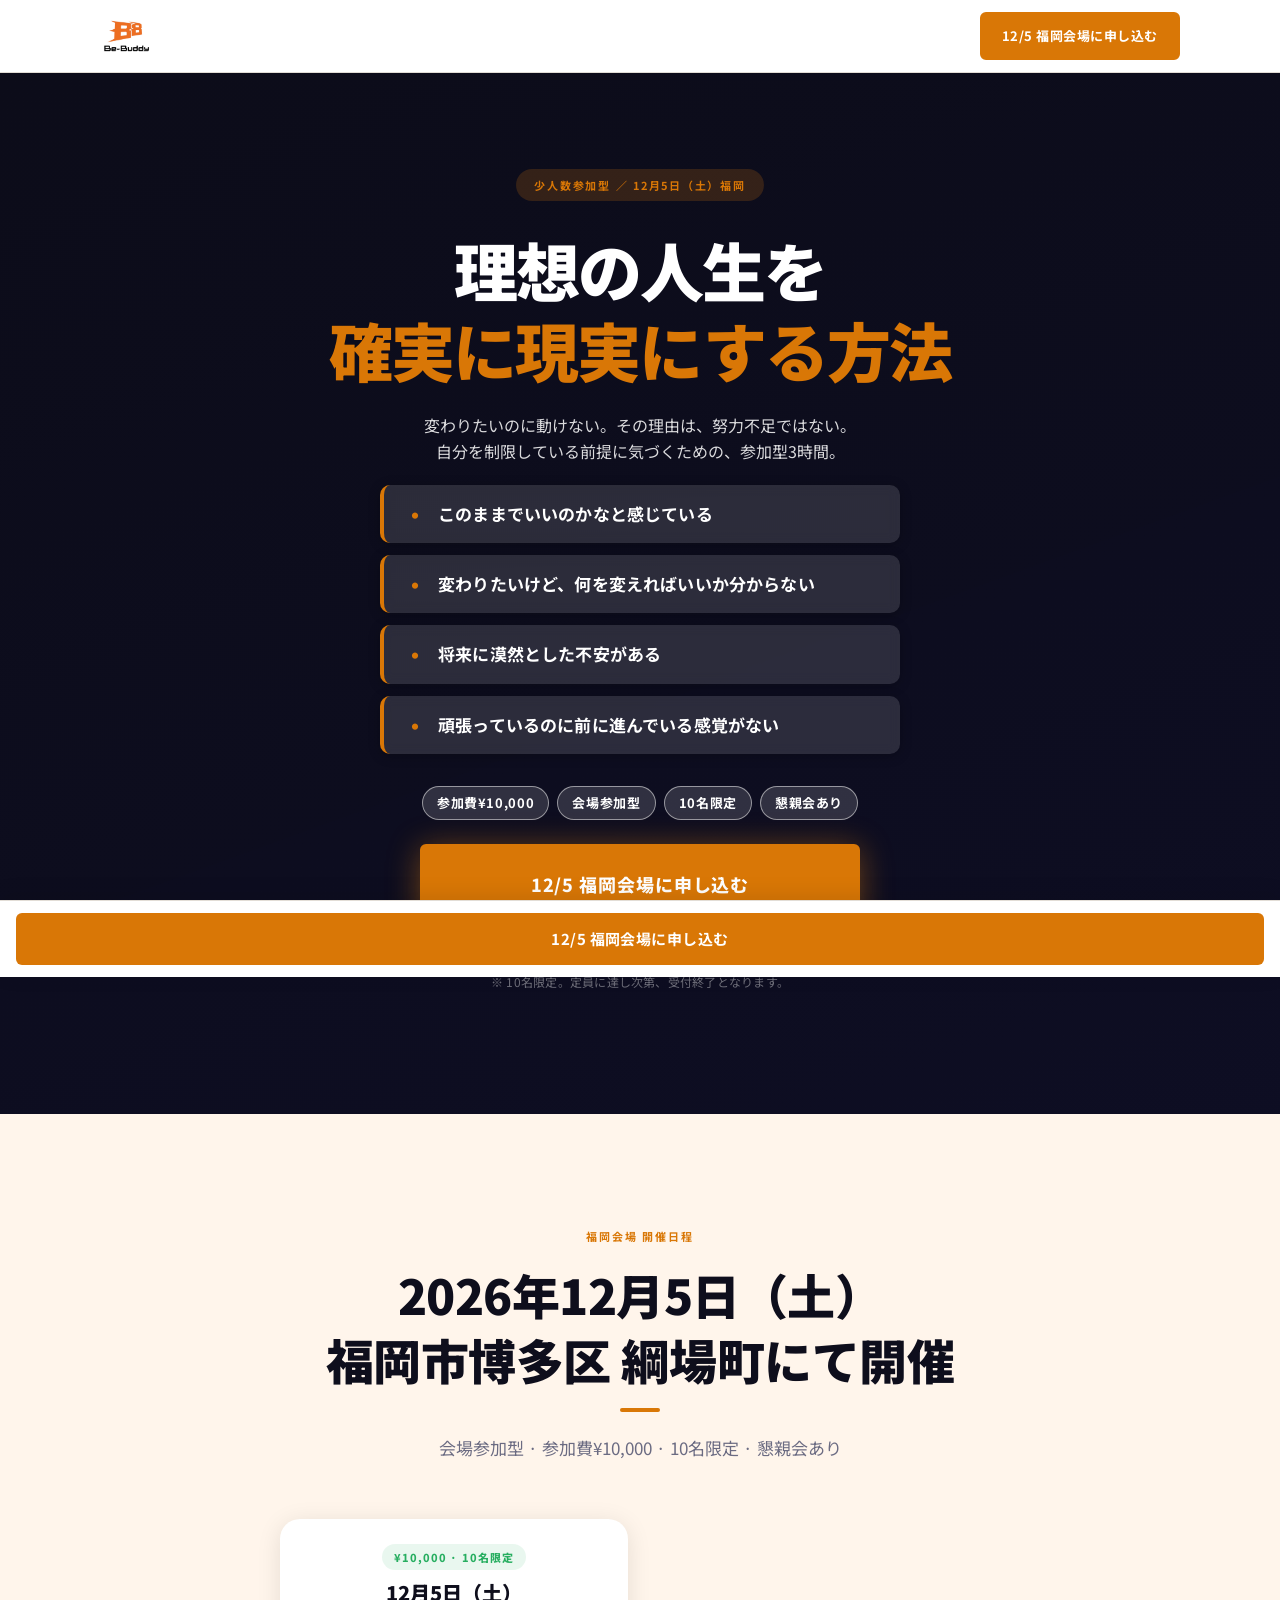
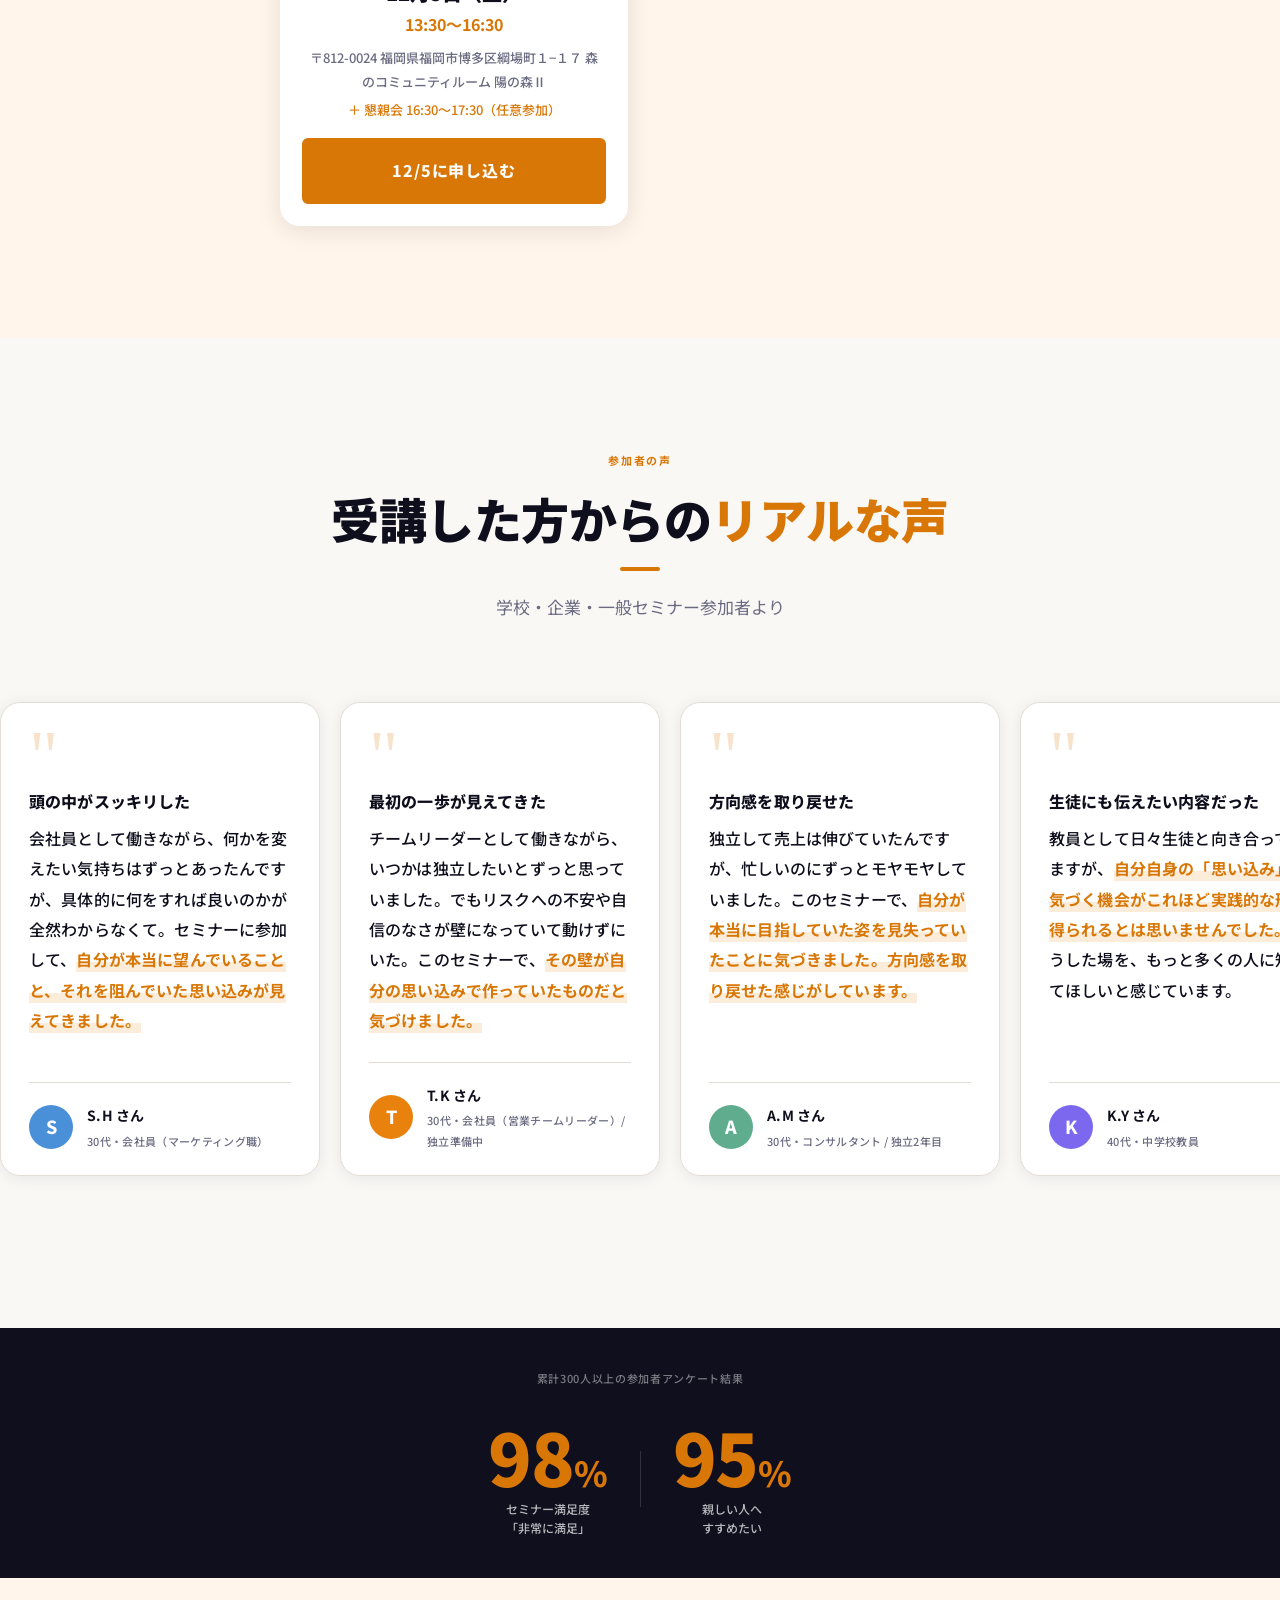
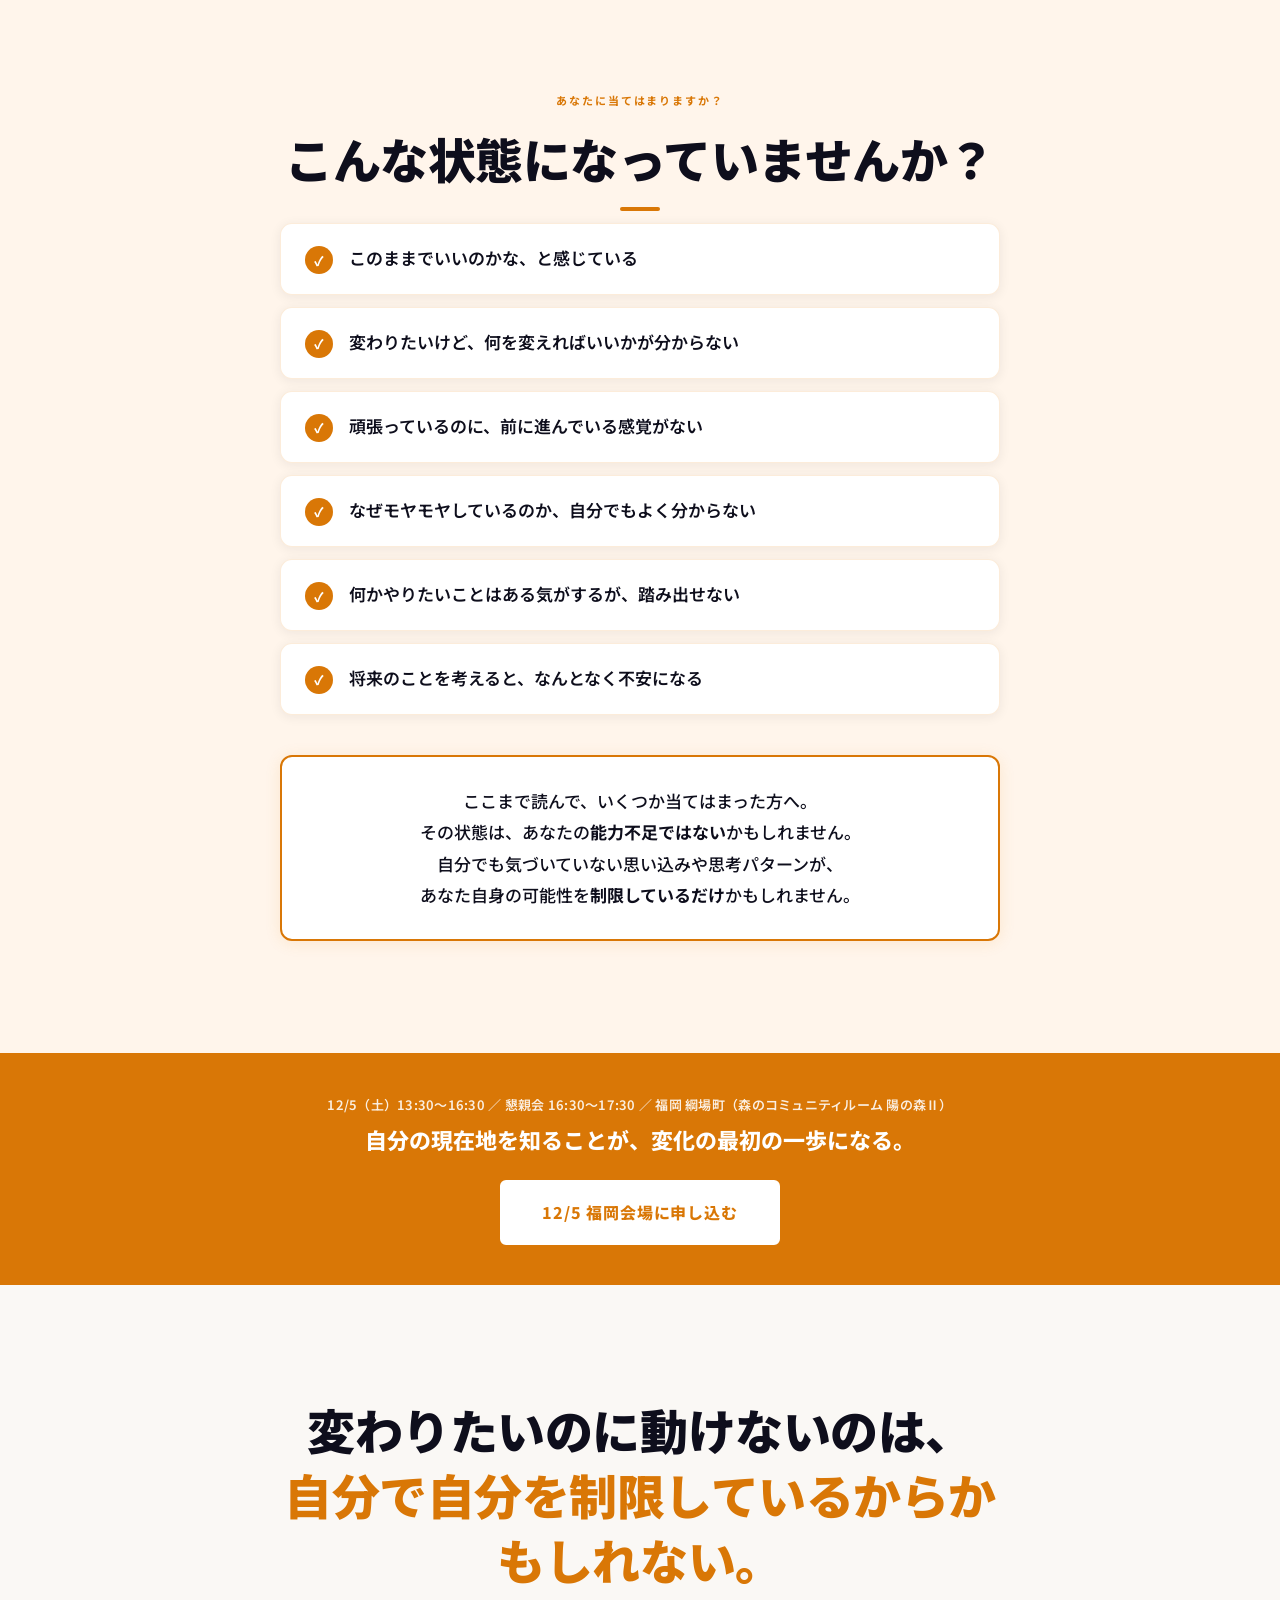
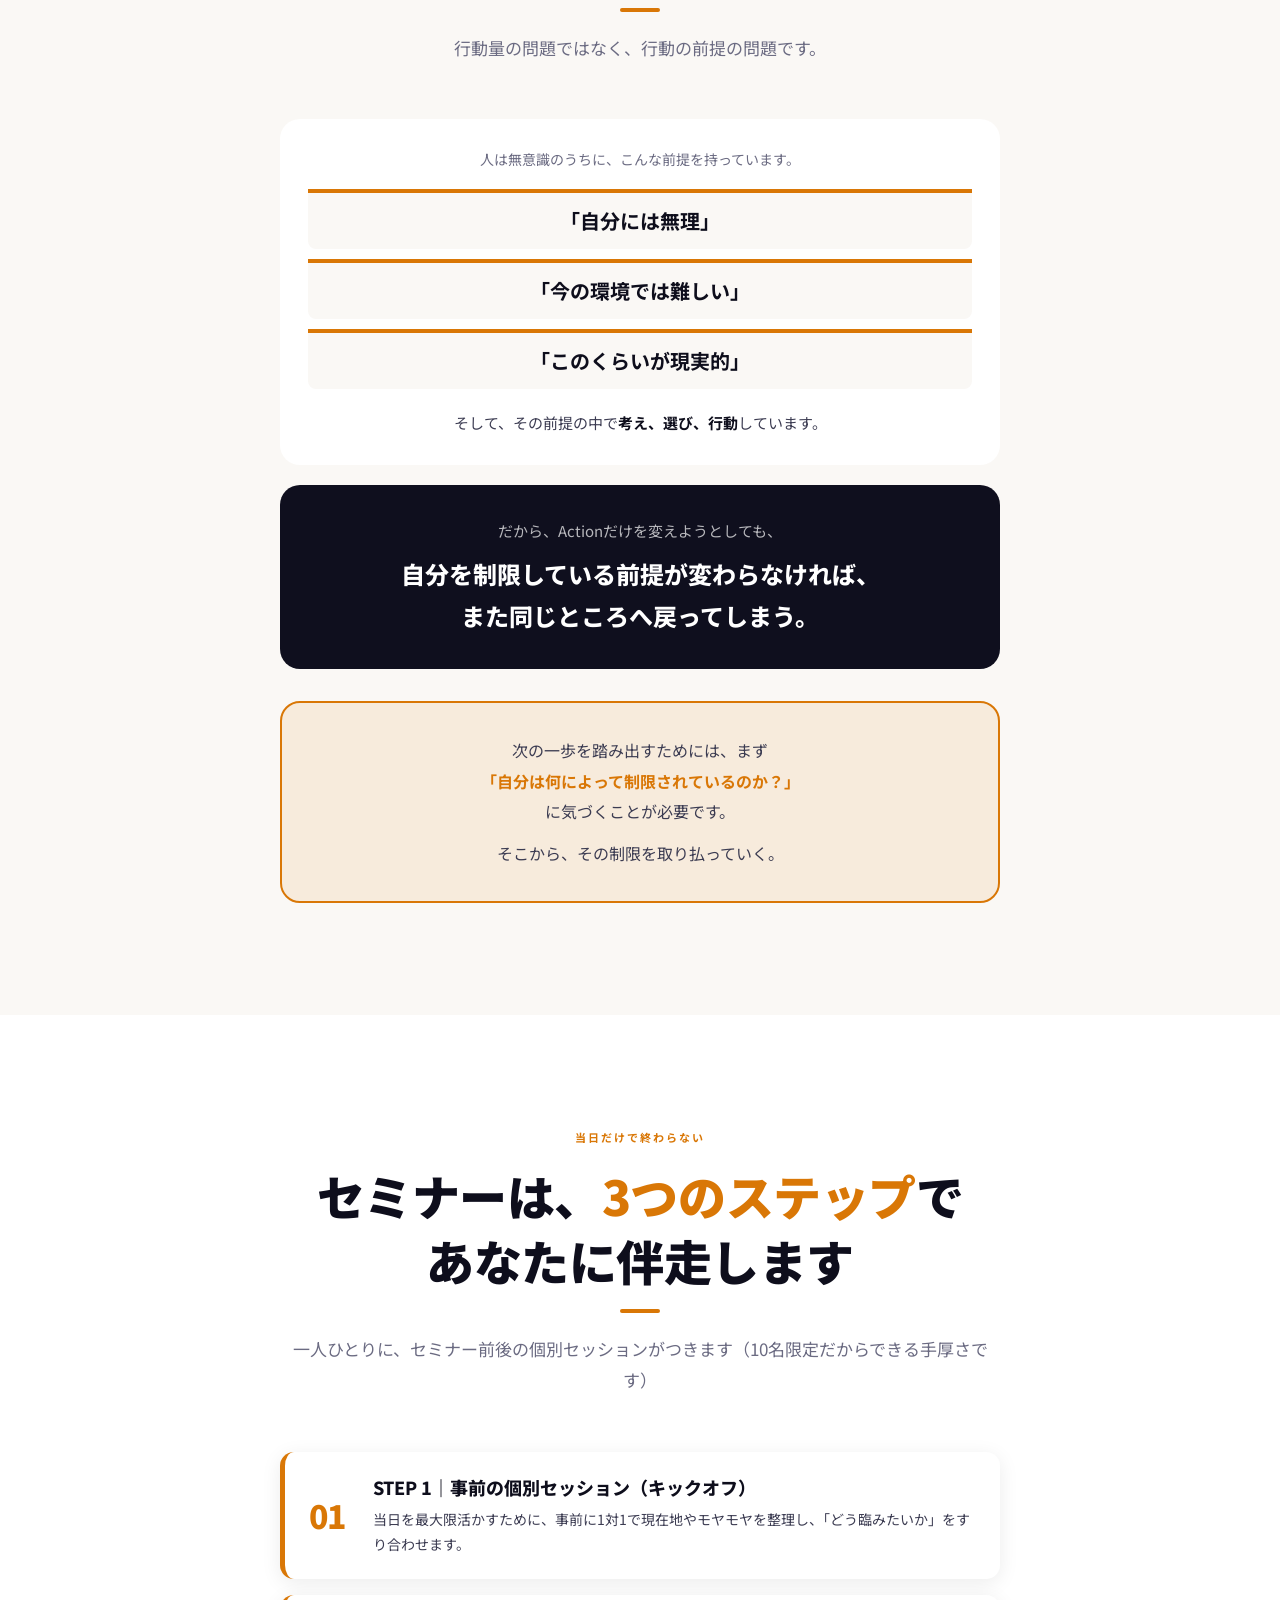
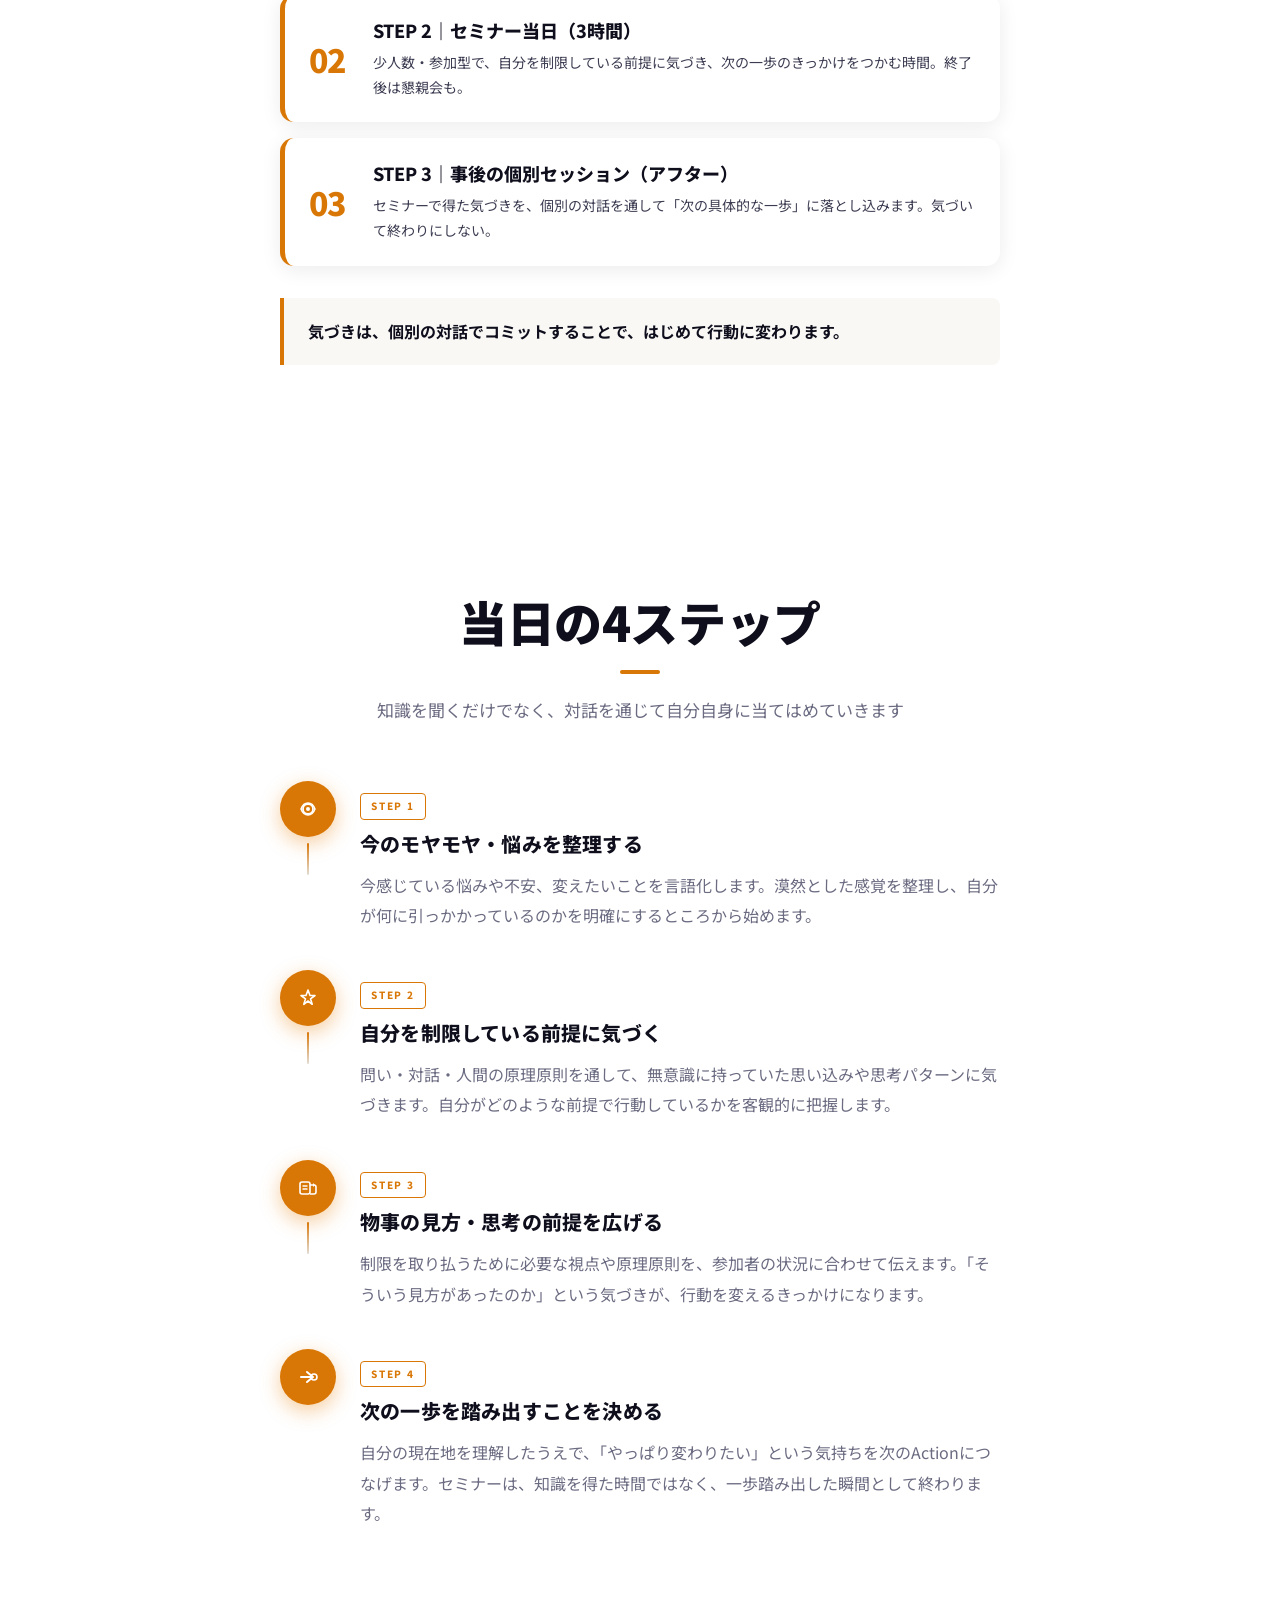
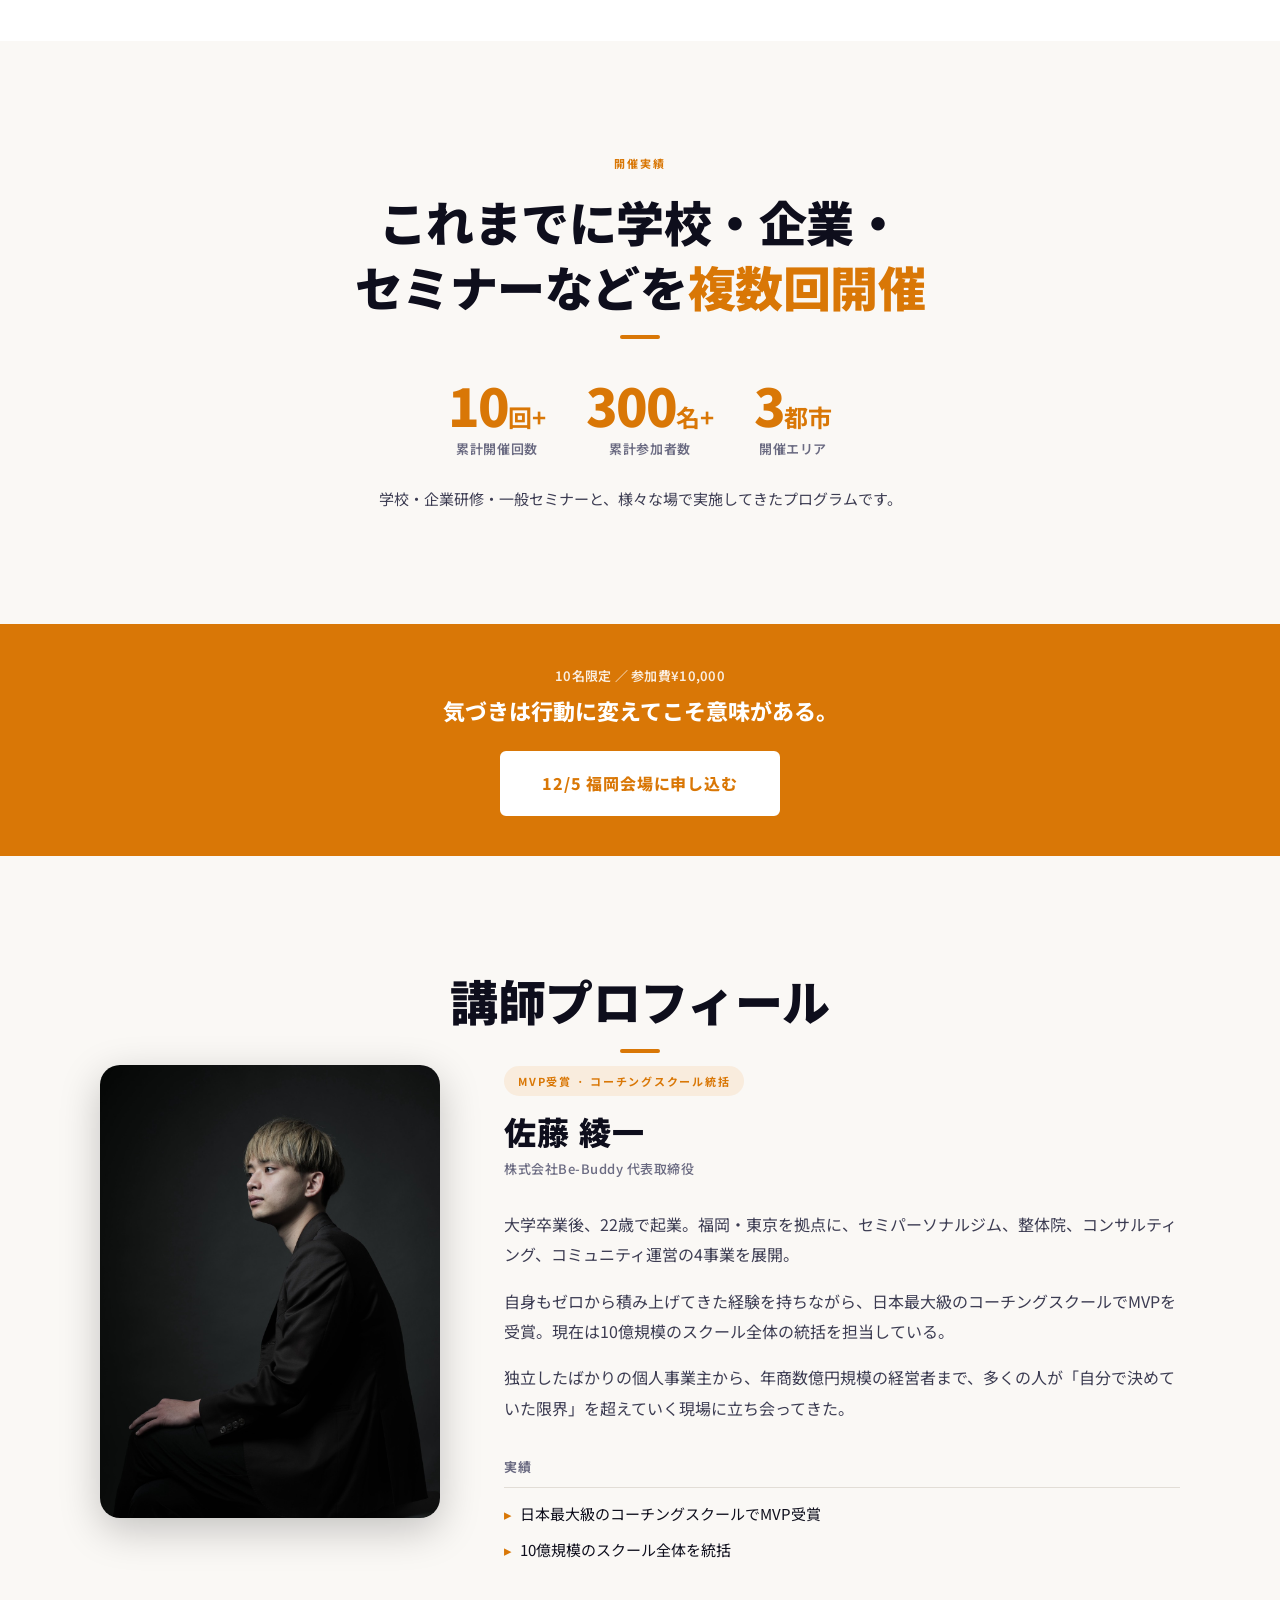
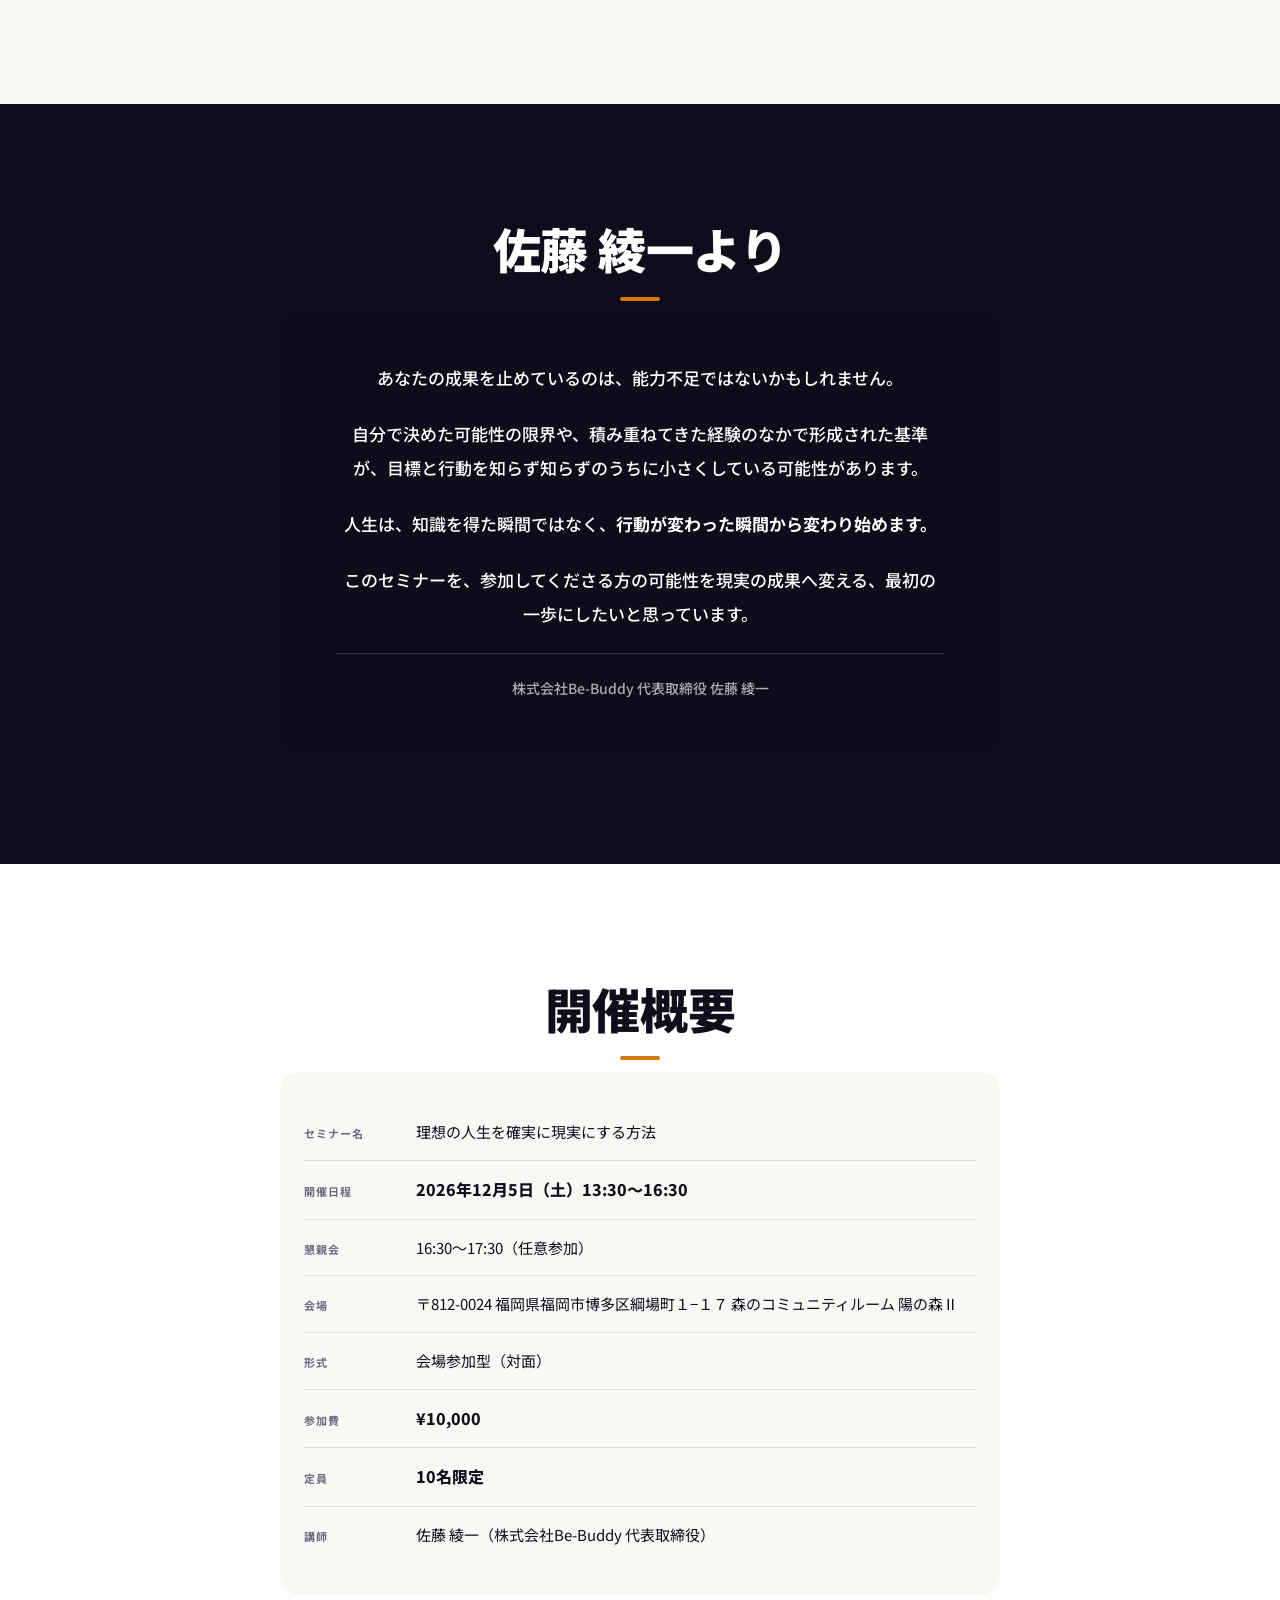
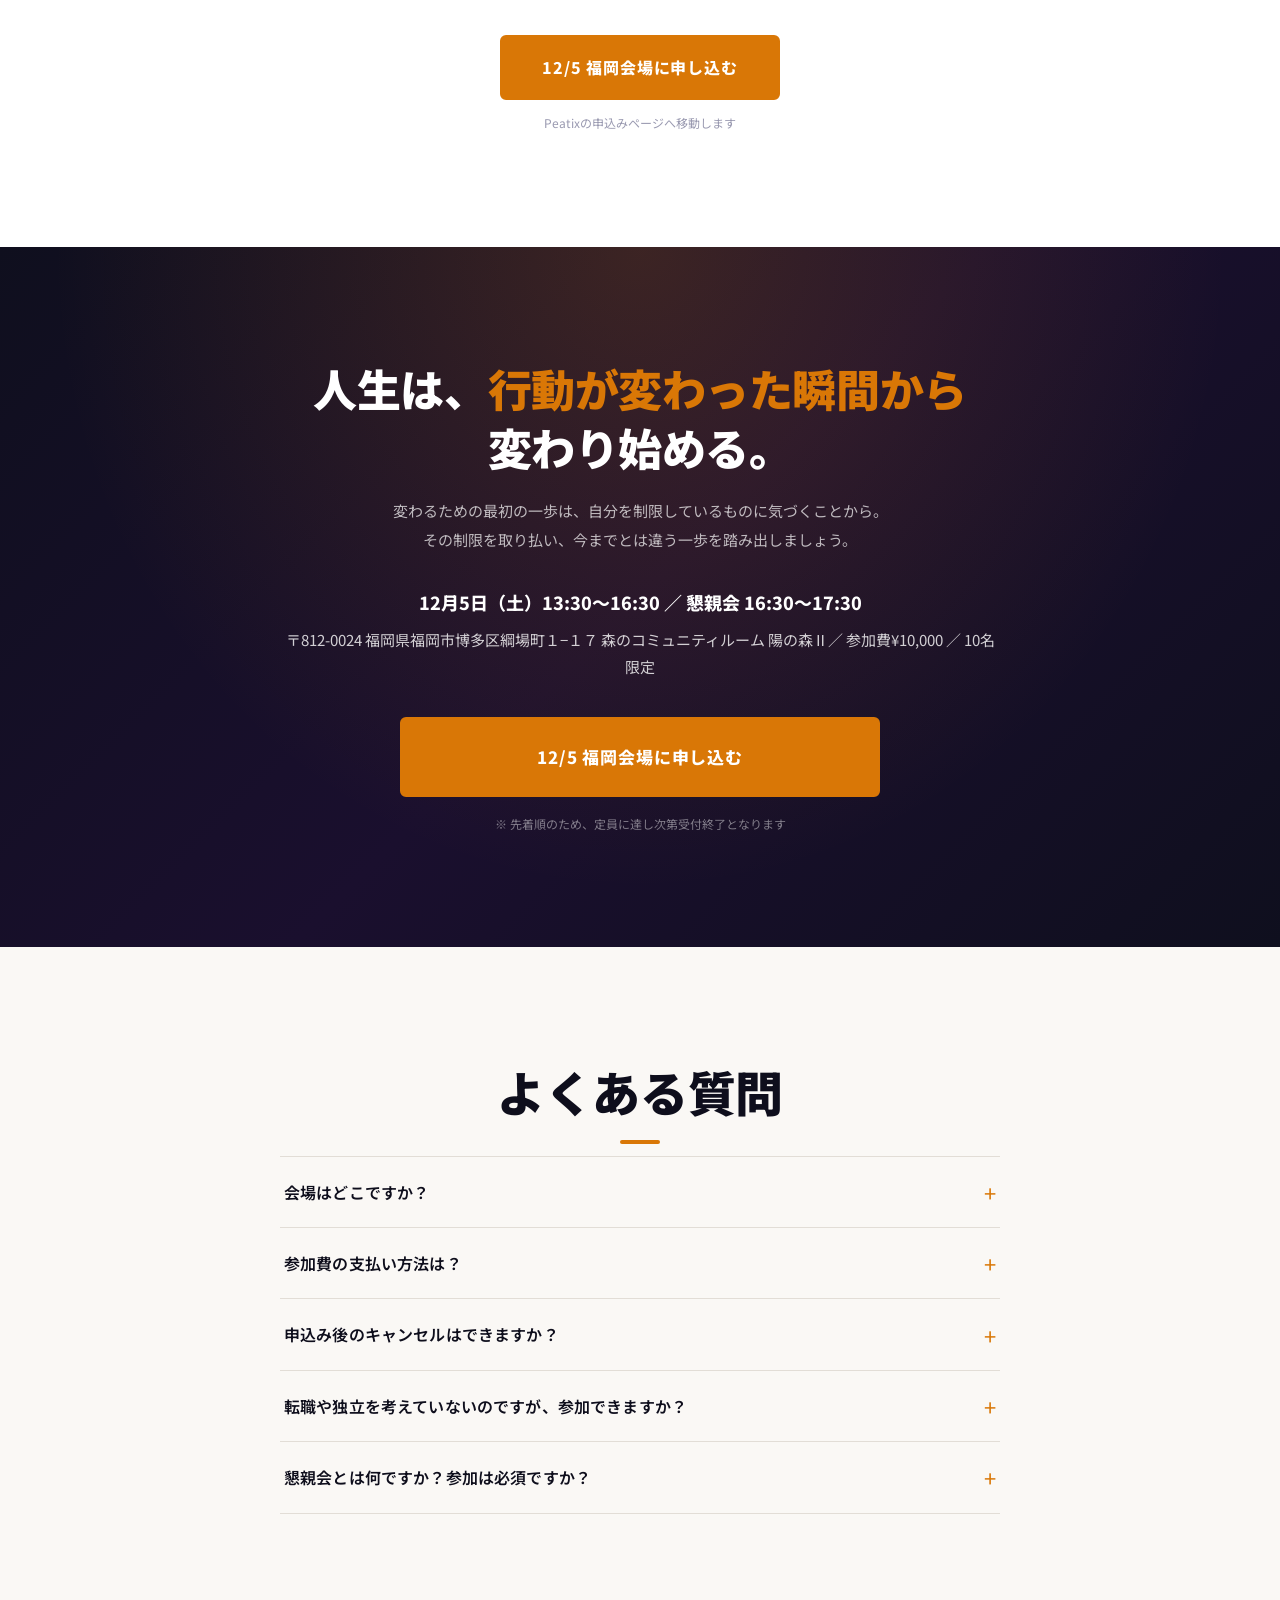
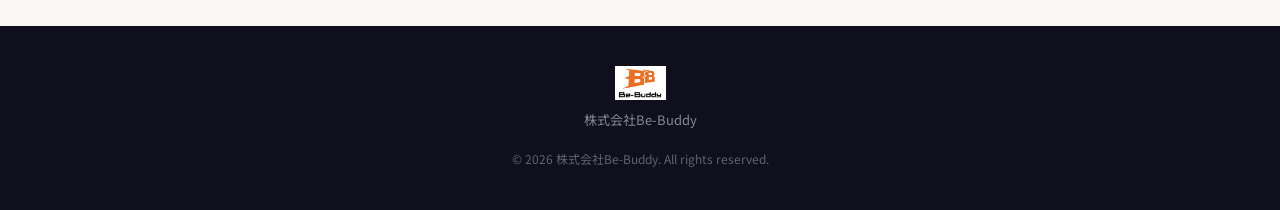
==== commit f440fb6c: "タイトルを「理想の人生を確実に現実にする方法」に統一（title/OGP/イベント詳細）" ====
--- a/offline.html
+++ b/offline.html
@@ -3,11 +3,11 @@
 <head>
   <meta charset="UTF-8">
   <meta name="viewport" content="width=device-width, initial-scale=1.0">
-  <title>「このままでいいのか？」から抜け出す3時間 | 少人数参加型セミナー 2026年12月5日 福岡</title>
+  <title>理想の人生を確実に現実にする方法 | 少人数参加型セミナー 2026年12月5日 福岡</title>
   <meta name="description" content="仕事と人生の現在地を知り、これからの一歩を決める少人数参加型セミナー。個人ワーク・対話・講師からの直接フィードバックで3時間を過ごします。2026年12月5日（土）福岡・博多開催。参加費¥10,000。10名限定。">
 
   <!-- OGP -->
-  <meta property="og:title" content="「このままでいいのか？」から抜け出す3時間">
+  <meta property="og:title" content="理想の人生を確実に現実にする方法">
   <meta property="og:description" content="仕事と人生の現在地を知り、これからの一歩を決める少人数参加型セミナー。2026年12月5日（土）福岡・博多開催。参加費¥10,000。10名限定。">
   <meta property="og:image" content="https://seminar-lp-eight.vercel.app/assets/ogp-online.png">
   <meta property="og:url" content="https://seminar-lp-eight.vercel.app/offline.html">
@@ -17,7 +17,7 @@
 
   <!-- Twitter Card -->
   <meta name="twitter:card" content="summary_large_image">
-  <meta name="twitter:title" content="「このままでいいのか？」から抜け出す3時間">
+  <meta name="twitter:title" content="理想の人生を確実に現実にする方法">
   <meta name="twitter:description" content="仕事と人生の現在地を知り、これからの一歩を決める少人数参加型セミナー。2026年12月5日（土）福岡・博多開催。10名限定。">
   <meta name="twitter:image" content="https://seminar-lp-eight.vercel.app/assets/ogp-online.png">
 
@@ -36,7 +36,7 @@
   {
     "@context": "https://schema.org",
     "@type": "Event",
-    "name": "「このままでいいのか？」から抜け出す3時間（福岡会場 12/5）",
+    "name": "理想の人生を確実に現実にする方法（福岡会場 12/5）",
     "startDate": "2026-12-05T13:30:00+09:00",
     "endDate": "2026-12-05T17:30:00+09:00",
     "eventStatus": "https://schema.org/EventScheduled",
@@ -696,7 +696,7 @@
           <dl class="event-detail-dl">
             <div class="event-detail-row">
               <dt>セミナー名</dt>
-              <dd>「このままでいいのか？」から抜け出す3時間</dd>
+              <dd>理想の人生を確実に現実にする方法</dd>
             </div>
             <div class="event-detail-row">
               <dt>開催日程</dt>
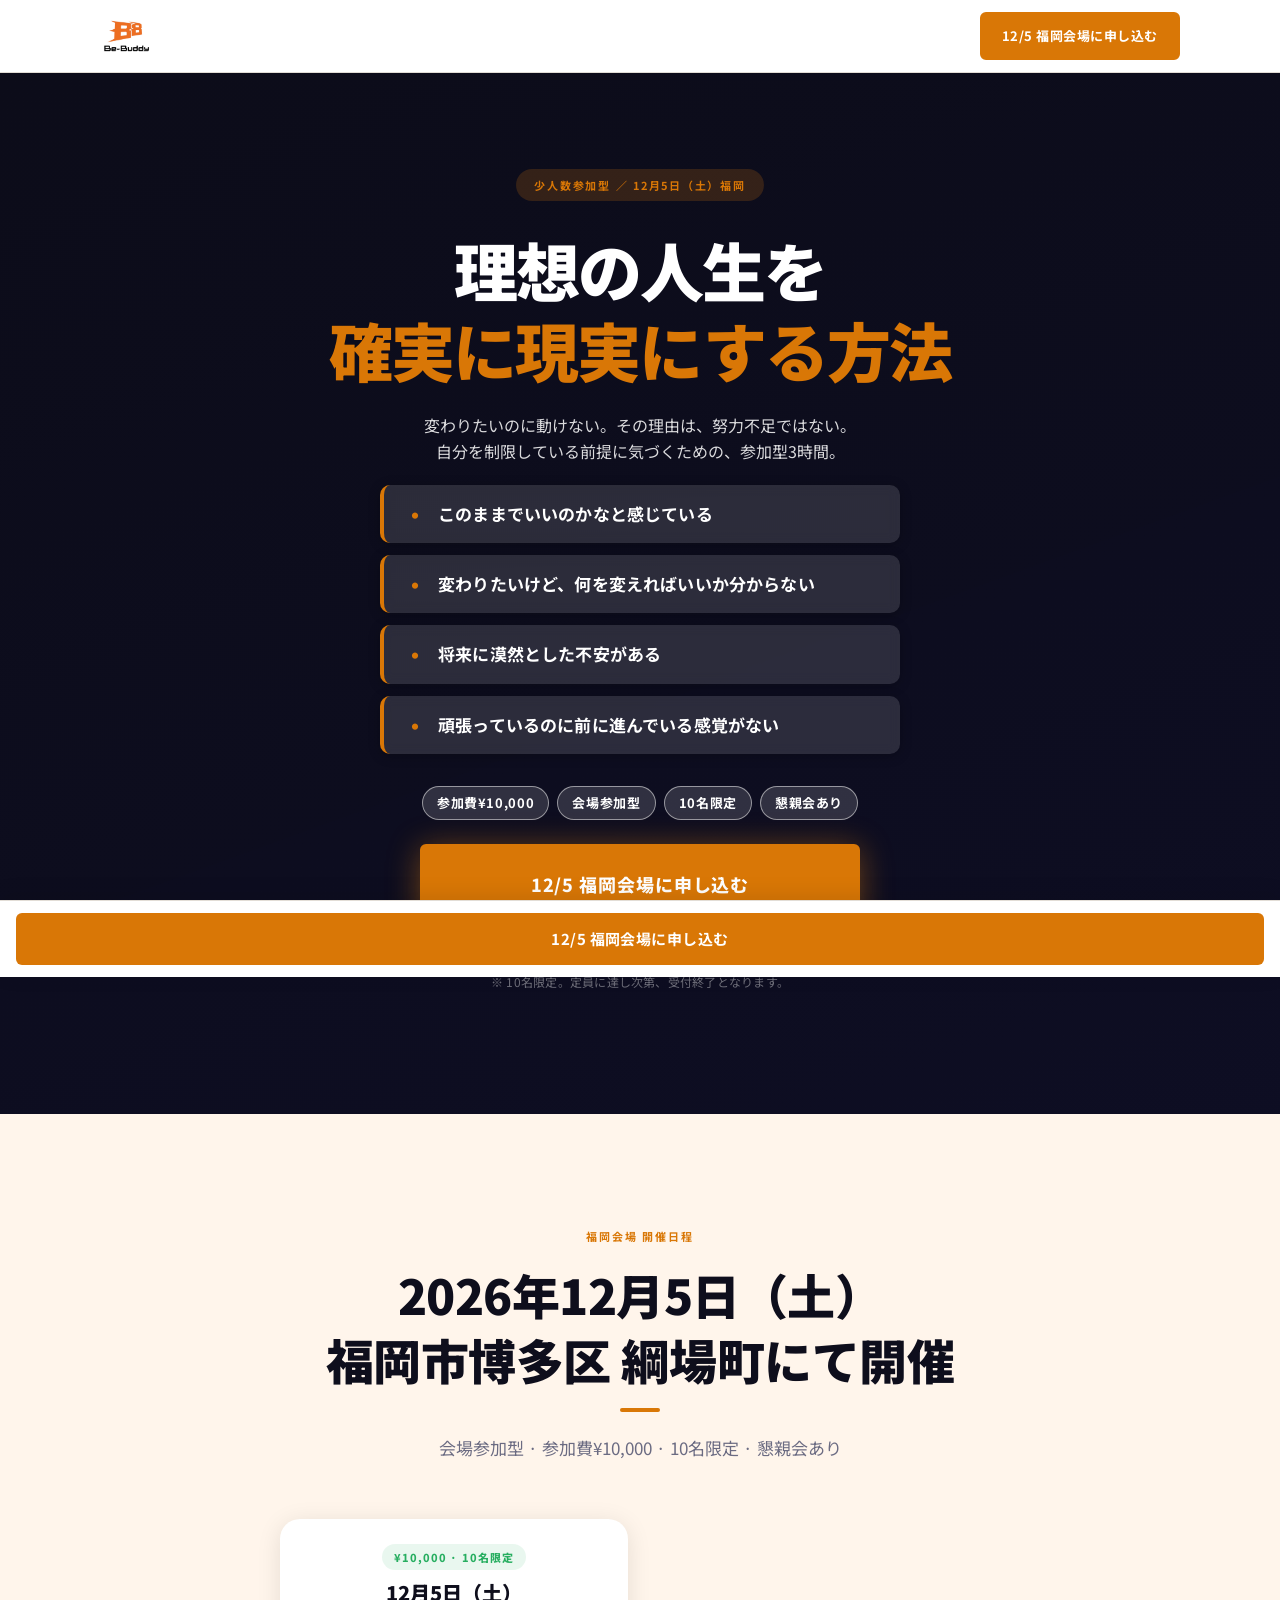
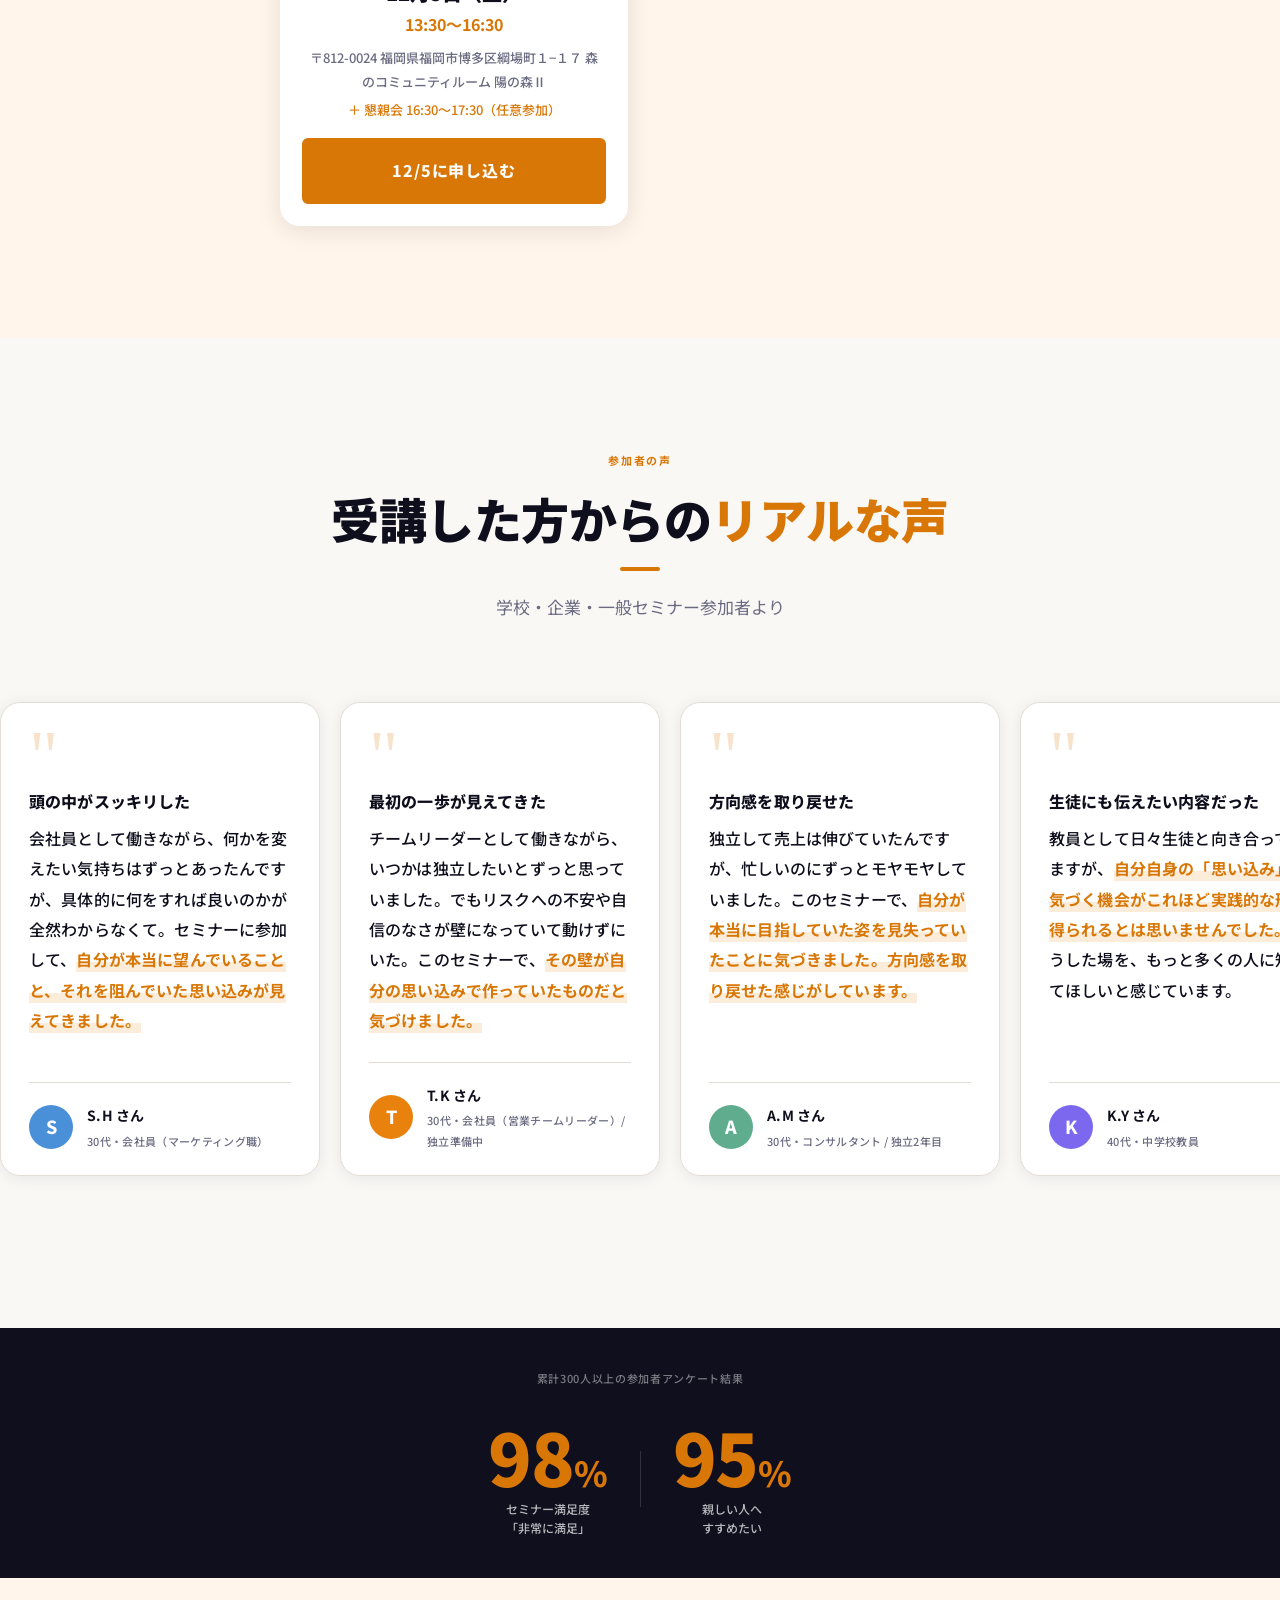
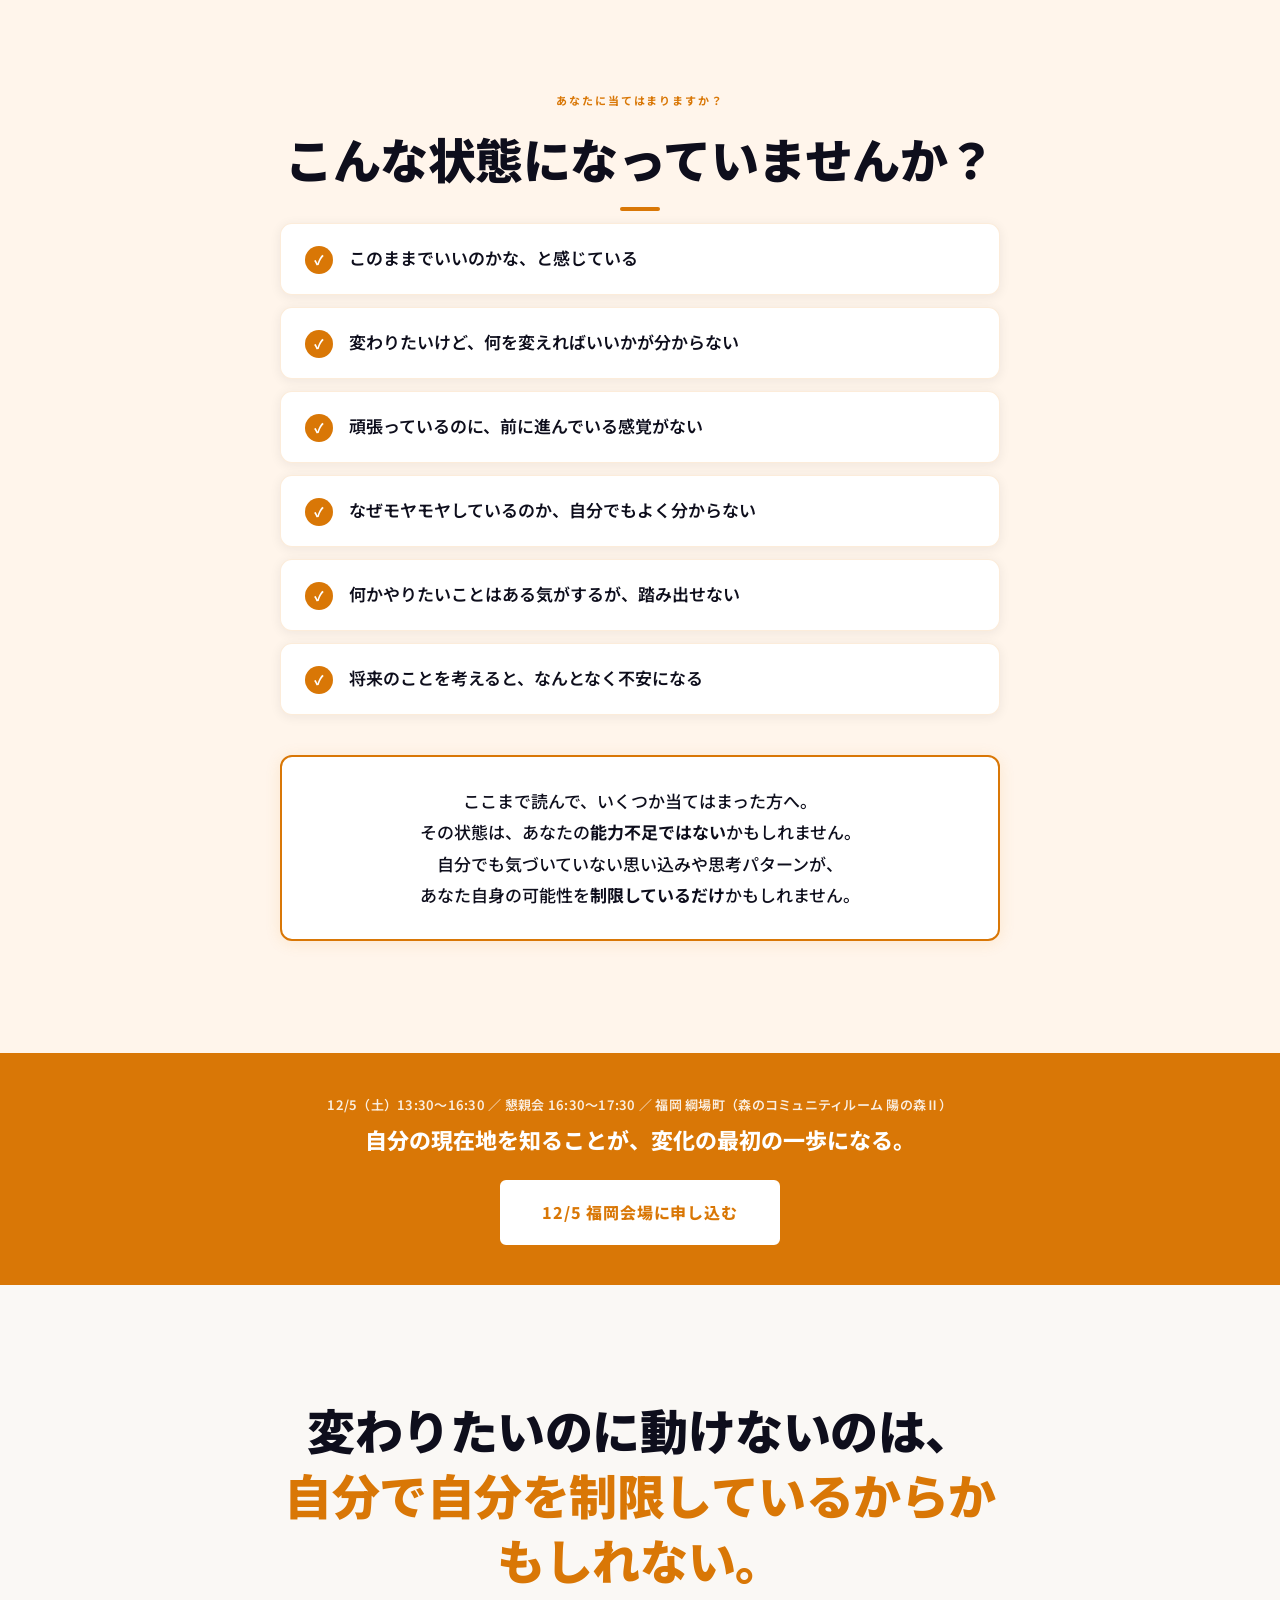
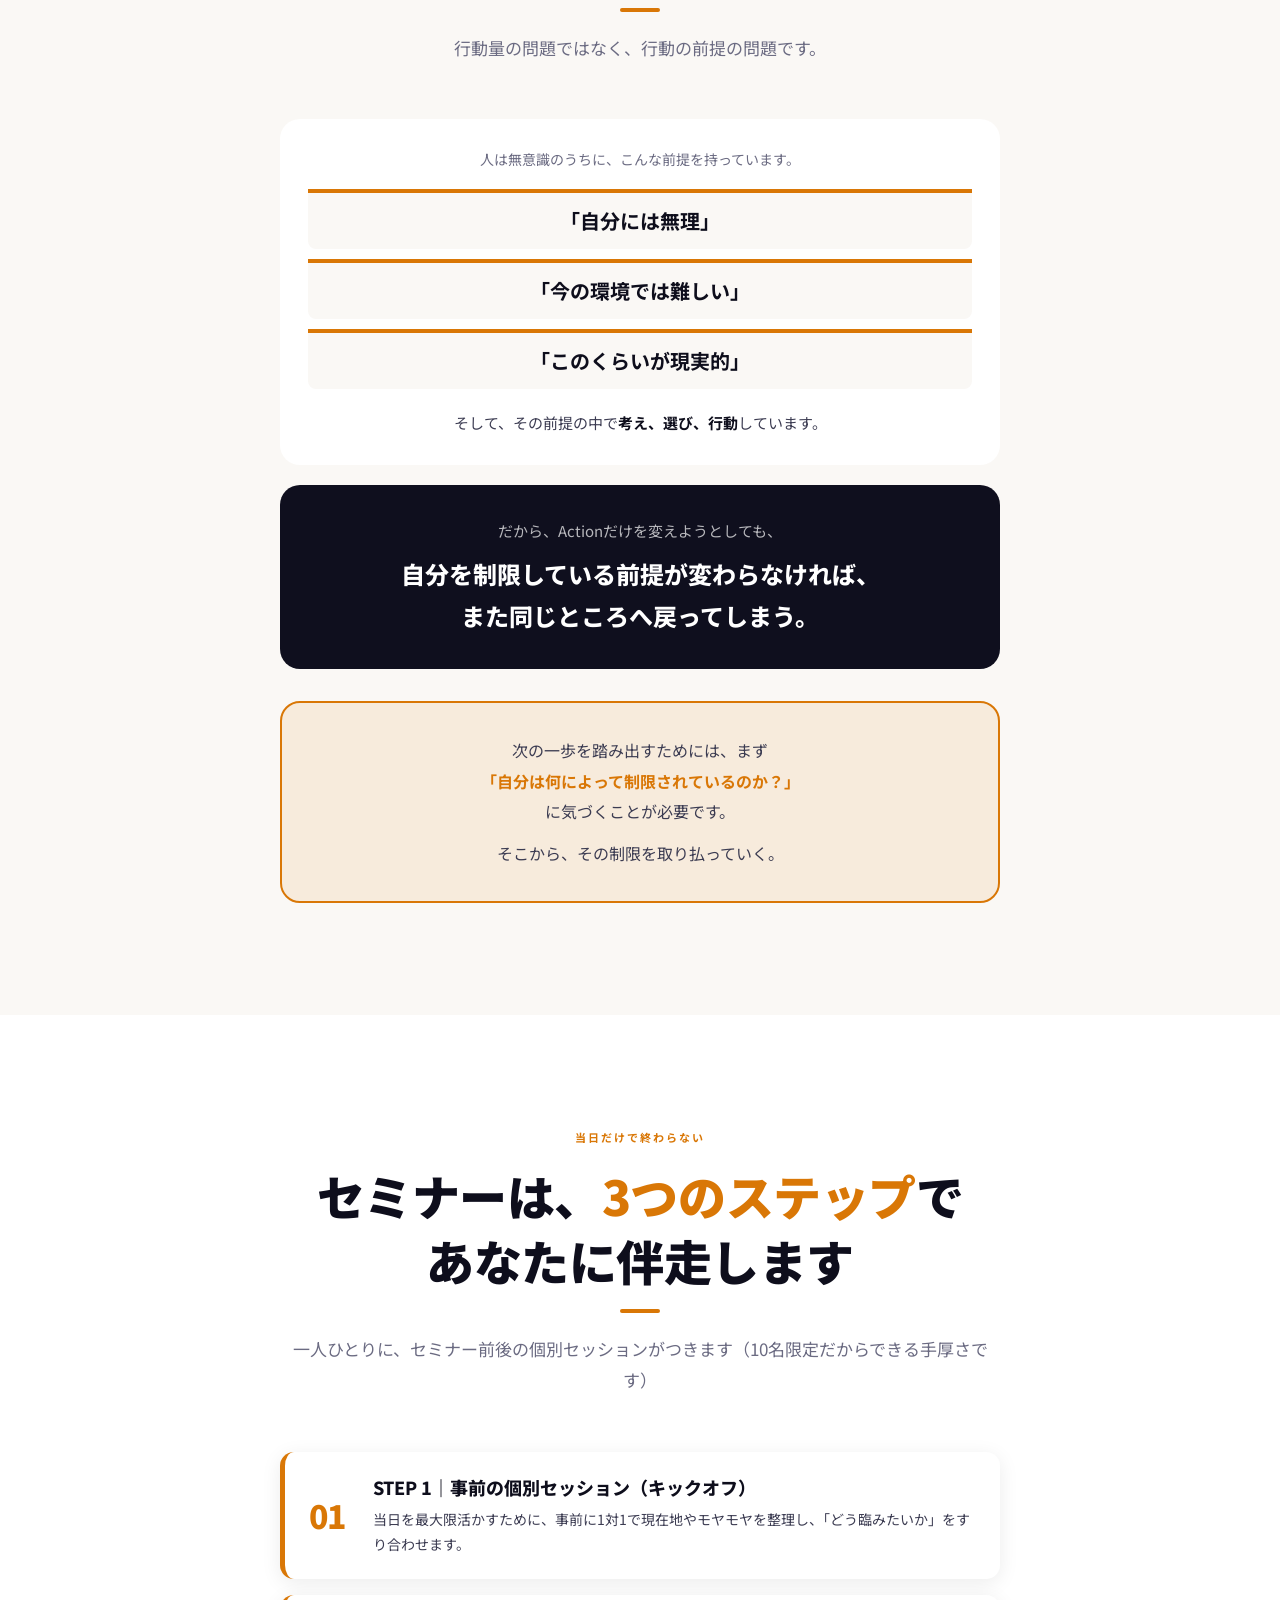
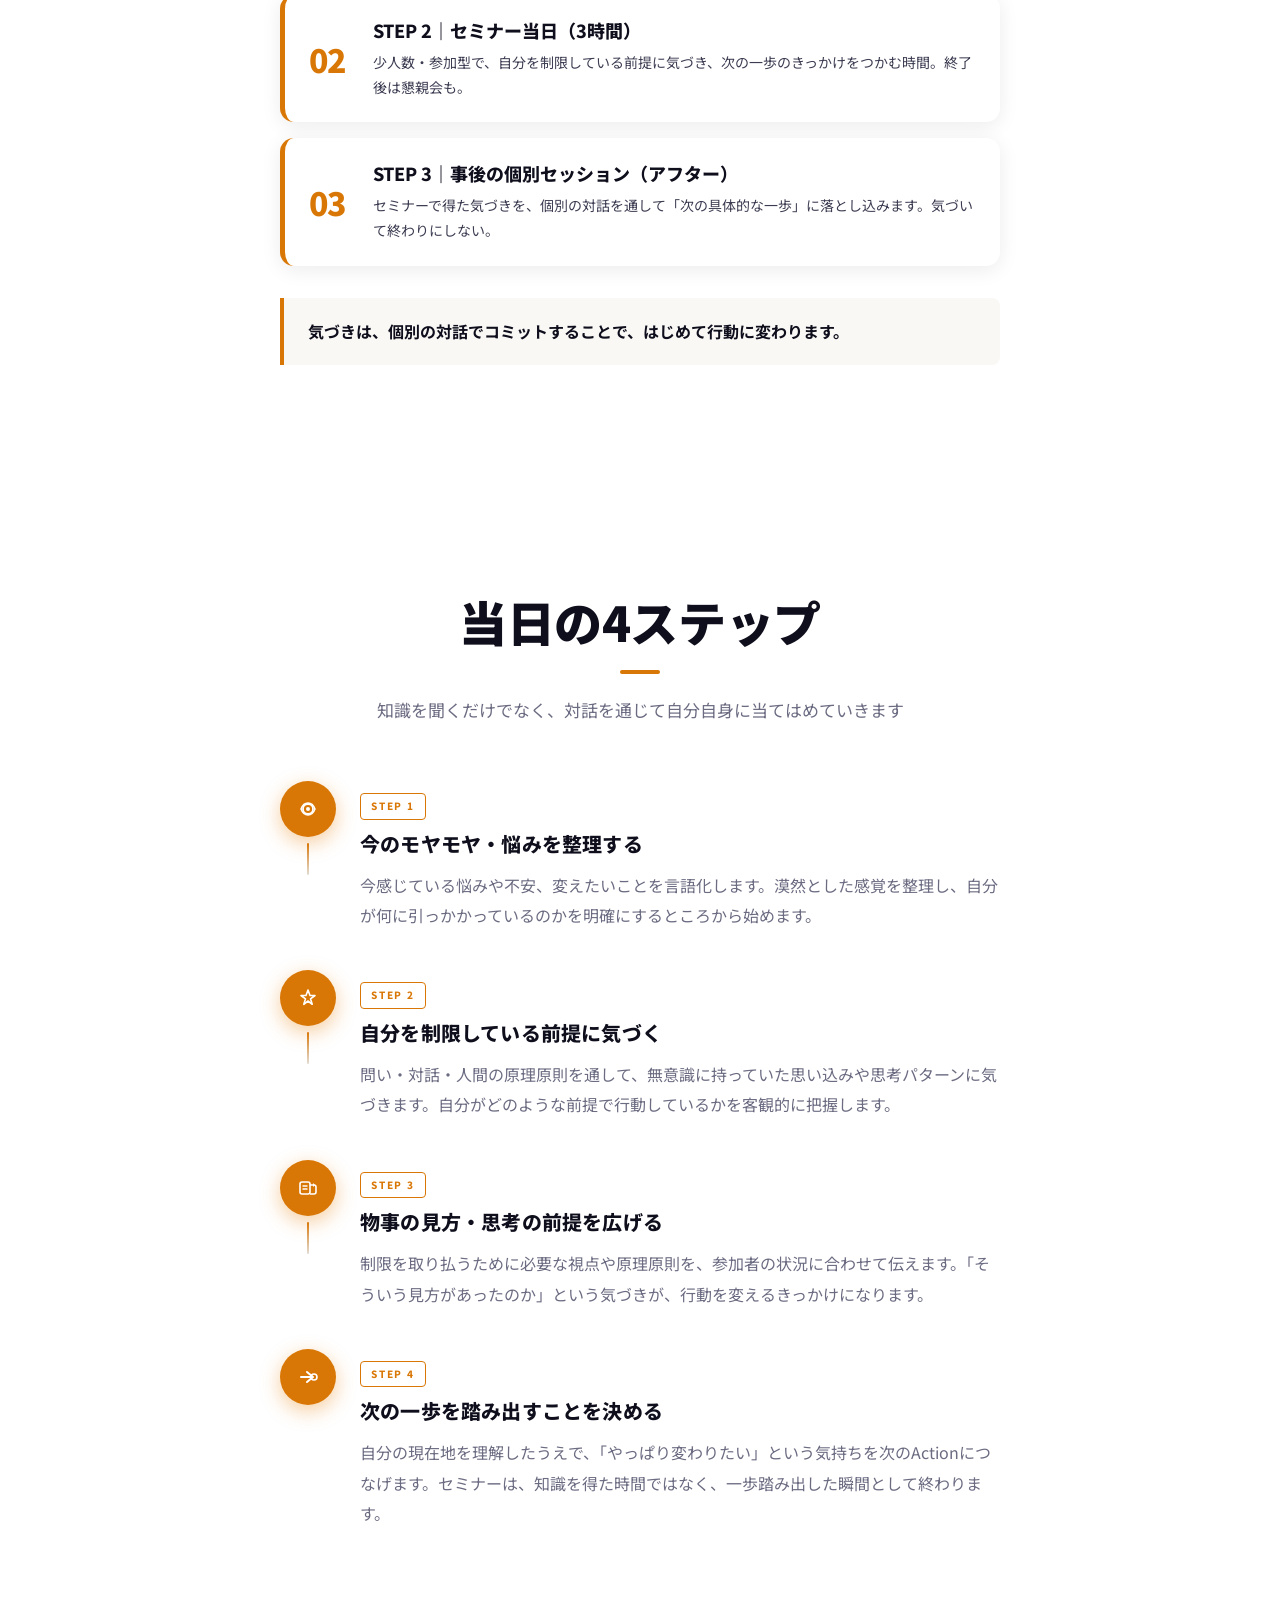
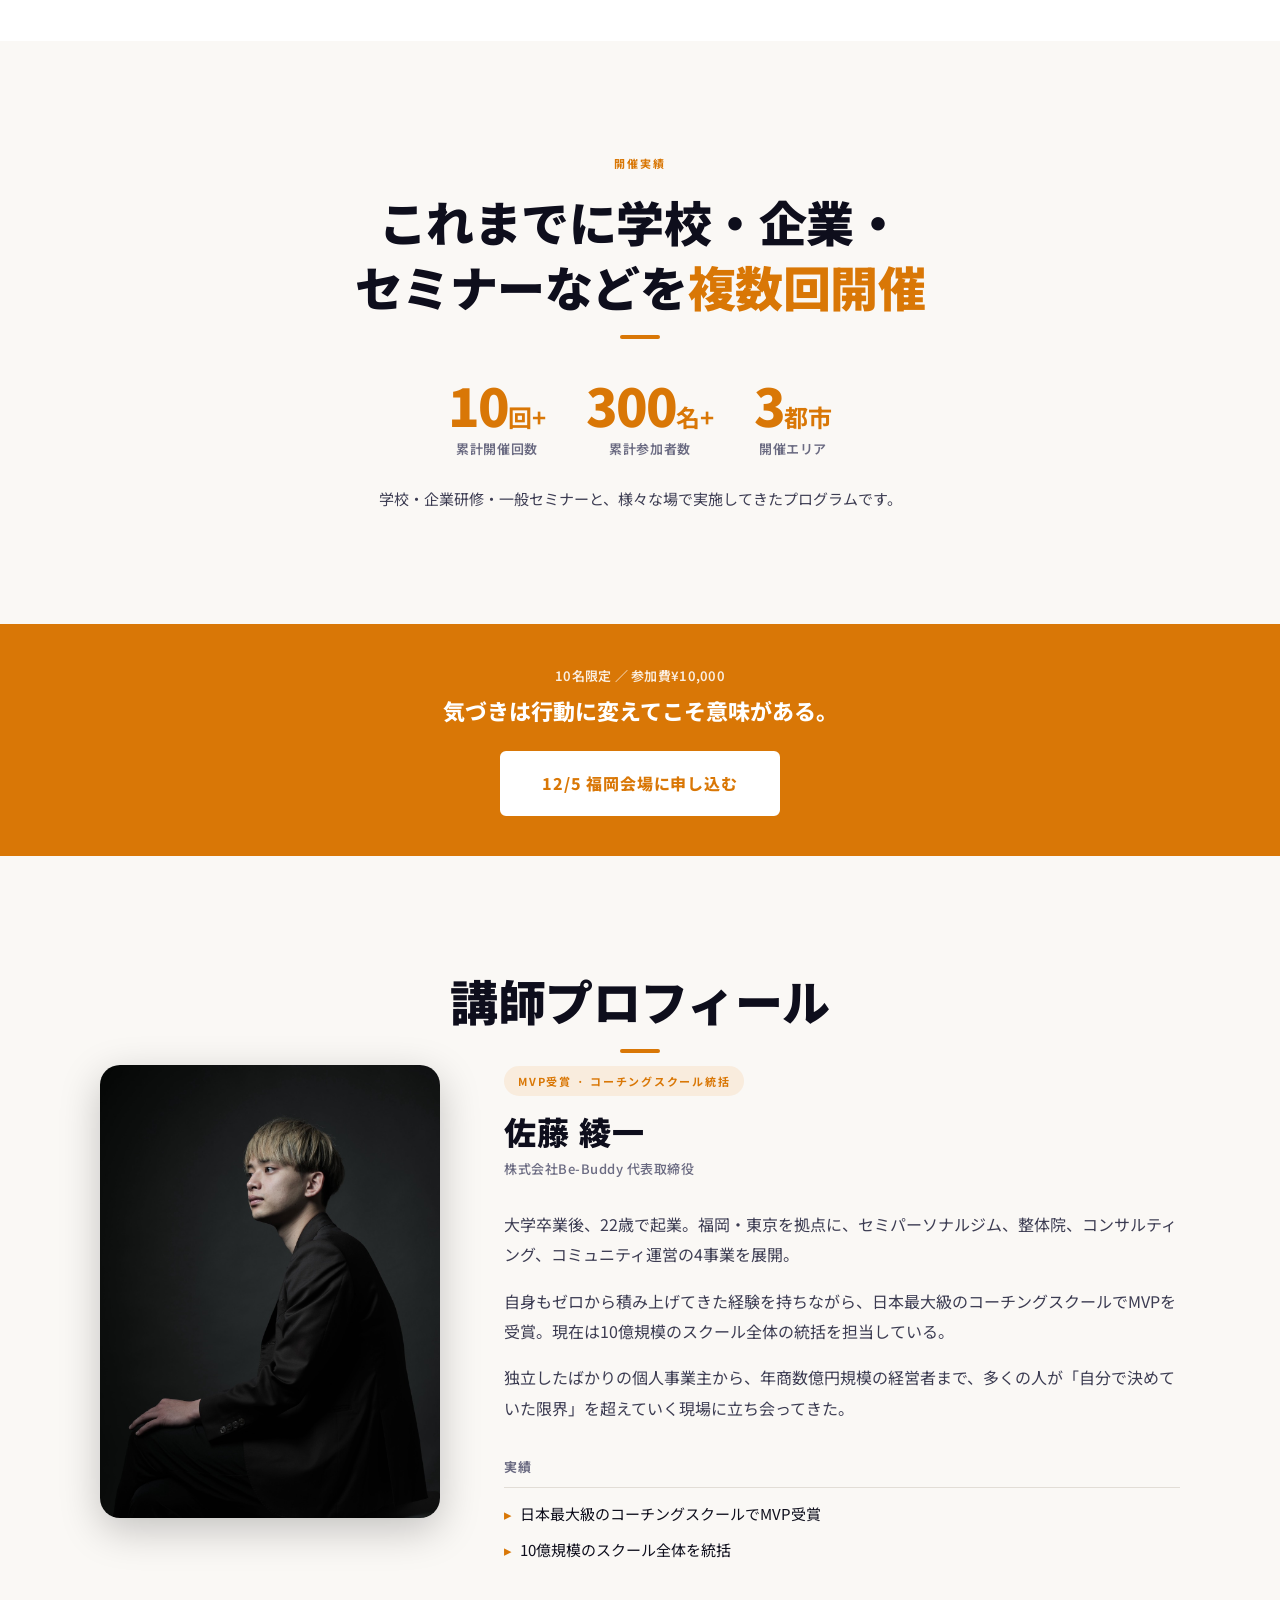
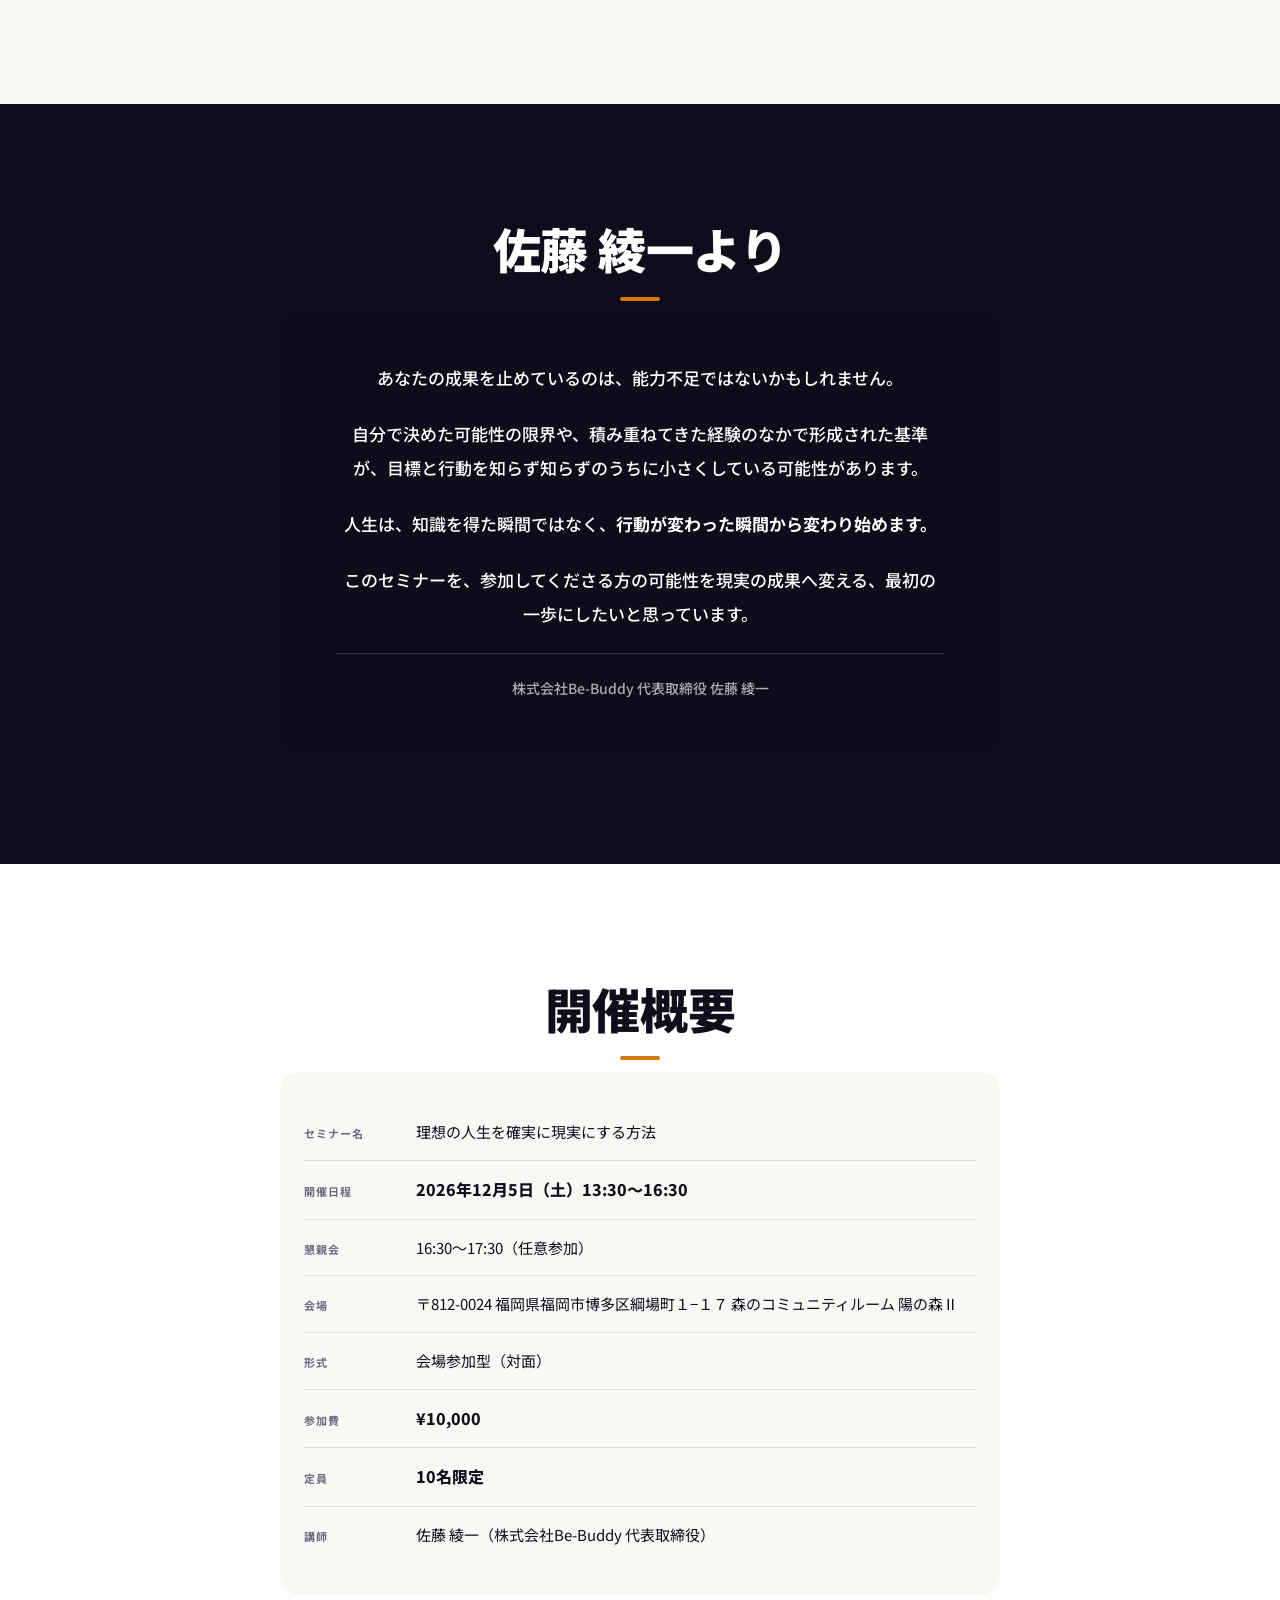
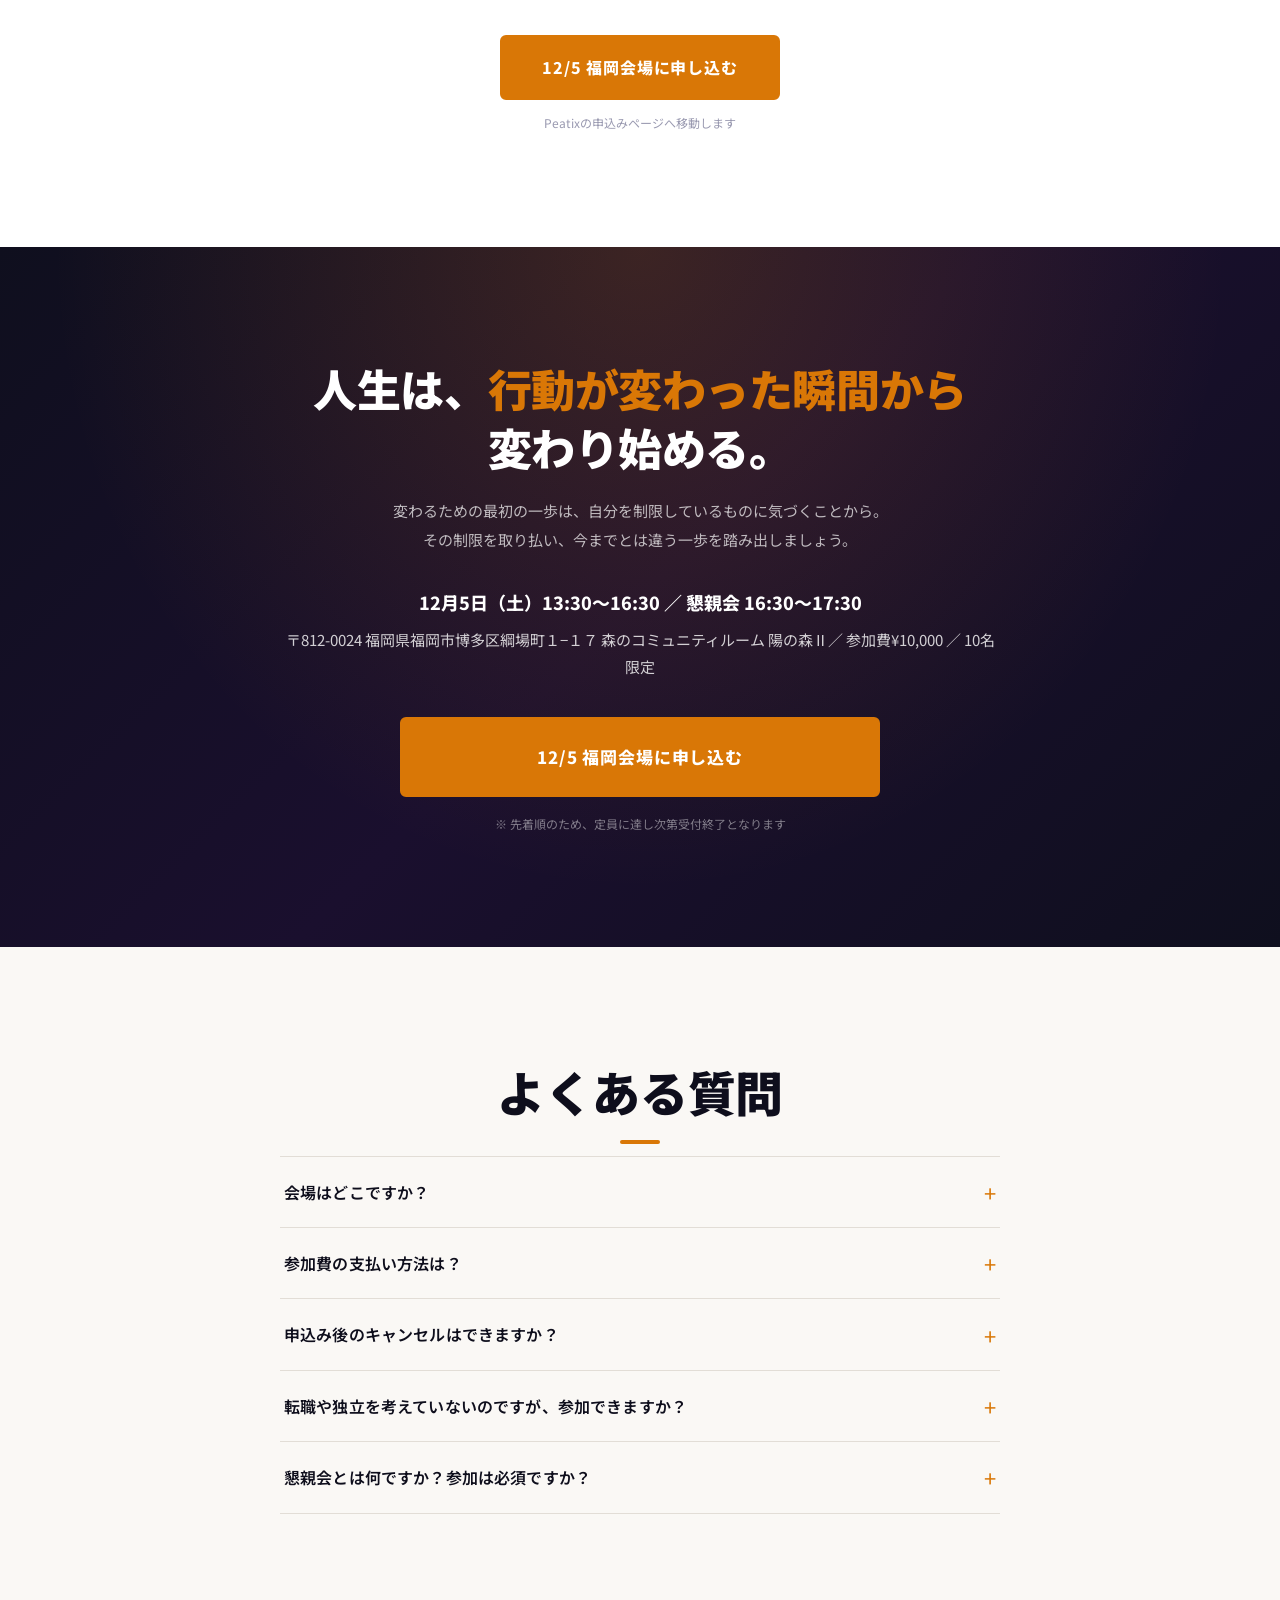
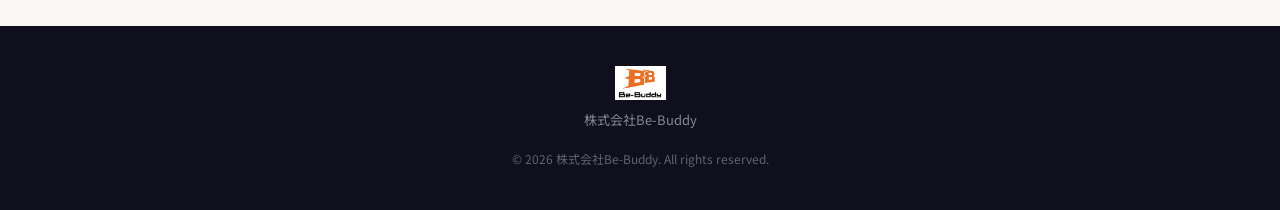
==== commit 0ddcc348: "OGPタイトルを統一：理想の人生を確実に現実にする方法｜12月5日 福岡開催" ====
--- a/offline.html
+++ b/offline.html
@@ -3,11 +3,11 @@
 <head>
   <meta charset="UTF-8">
   <meta name="viewport" content="width=device-width, initial-scale=1.0">
-  <title>理想の人生を確実に現実にする方法 | 少人数参加型セミナー 2026年12月5日 福岡</title>
+  <title>理想の人生を確実に現実にする方法｜12月5日 福岡開催</title>
   <meta name="description" content="仕事と人生の現在地を知り、これからの一歩を決める少人数参加型セミナー。個人ワーク・対話・講師からの直接フィードバックで3時間を過ごします。2026年12月5日（土）福岡・博多開催。参加費¥10,000。10名限定。">
 
   <!-- OGP -->
-  <meta property="og:title" content="理想の人生を確実に現実にする方法">
+  <meta property="og:title" content="理想の人生を確実に現実にする方法｜12月5日 福岡開催">
   <meta property="og:description" content="仕事と人生の現在地を知り、これからの一歩を決める少人数参加型セミナー。2026年12月5日（土）福岡・博多開催。参加費¥10,000。10名限定。">
   <meta property="og:image" content="https://seminar-lp-eight.vercel.app/assets/ogp-online.png">
   <meta property="og:url" content="https://seminar-lp-eight.vercel.app/offline.html">
@@ -17,7 +17,7 @@
 
   <!-- Twitter Card -->
   <meta name="twitter:card" content="summary_large_image">
-  <meta name="twitter:title" content="理想の人生を確実に現実にする方法">
+  <meta name="twitter:title" content="理想の人生を確実に現実にする方法｜12月5日 福岡開催">
   <meta name="twitter:description" content="仕事と人生の現在地を知り、これからの一歩を決める少人数参加型セミナー。2026年12月5日（土）福岡・博多開催。10名限定。">
   <meta name="twitter:image" content="https://seminar-lp-eight.vercel.app/assets/ogp-online.png">
 
